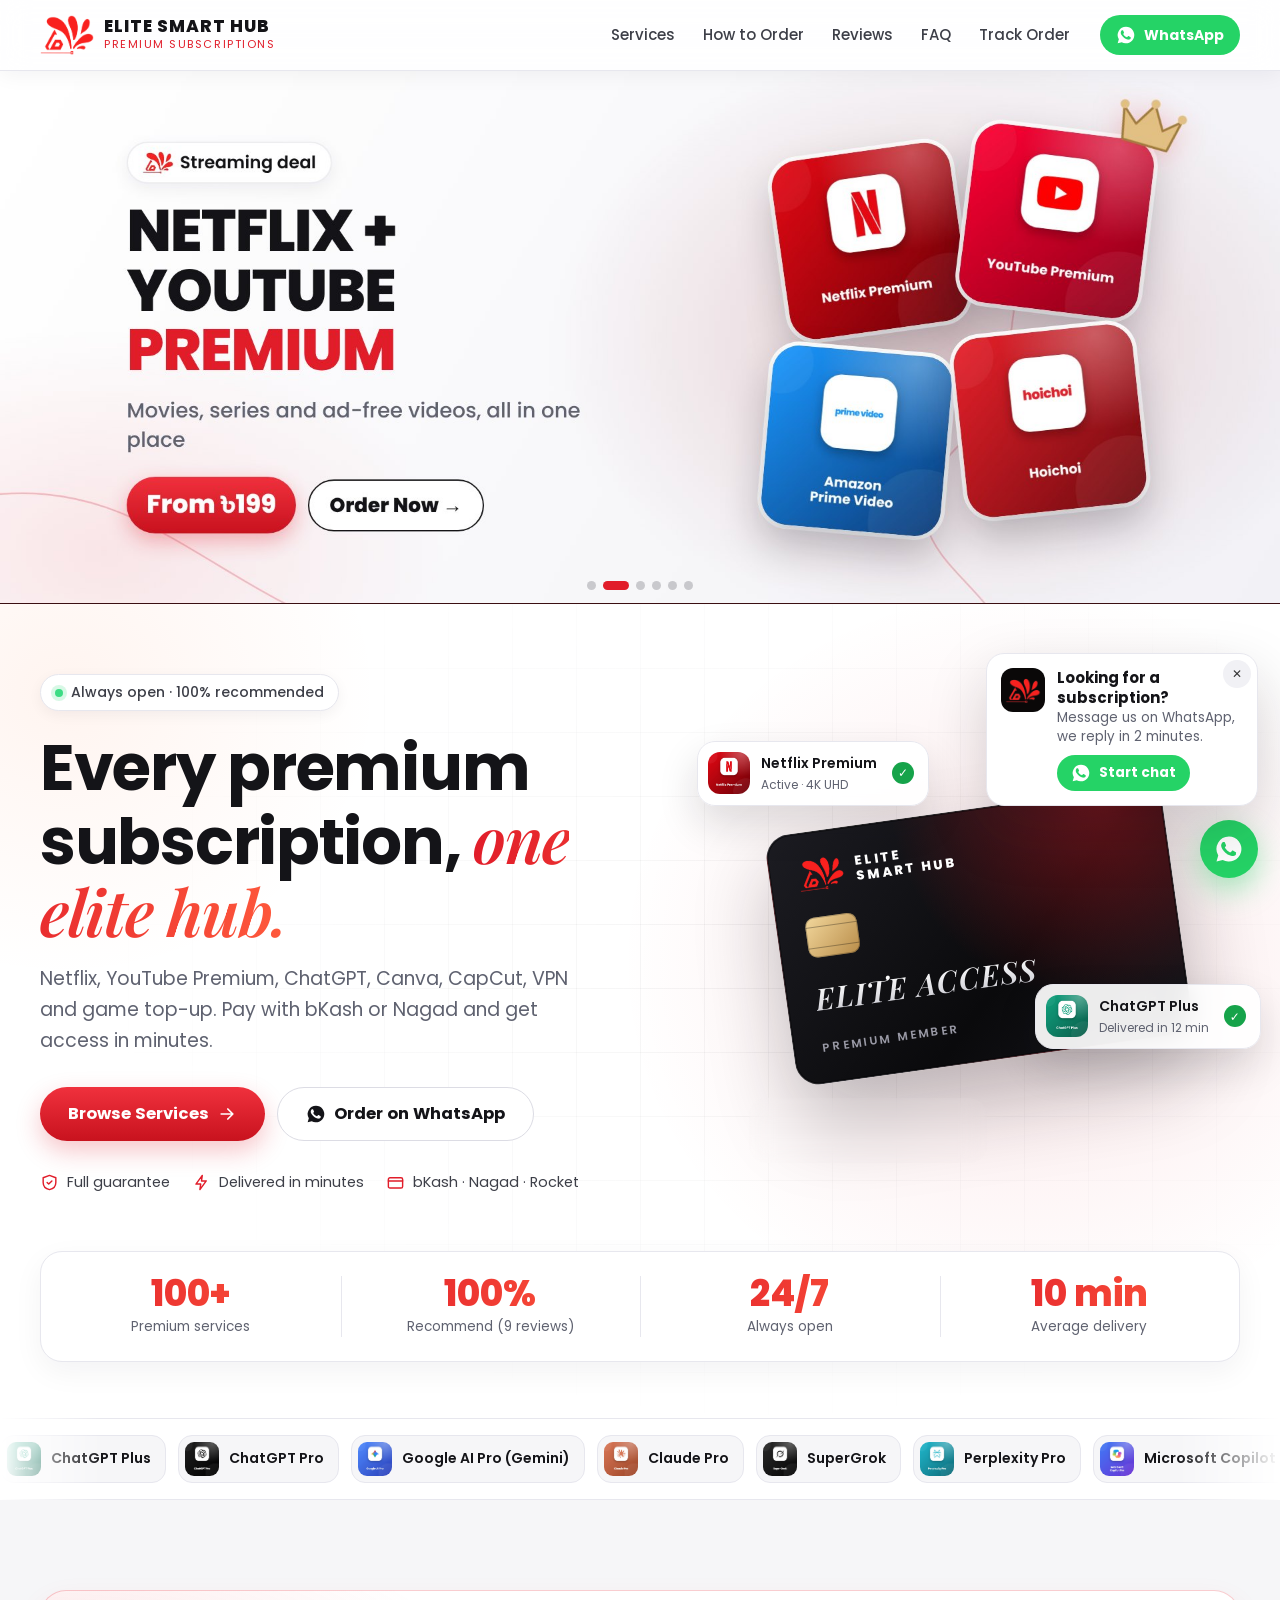
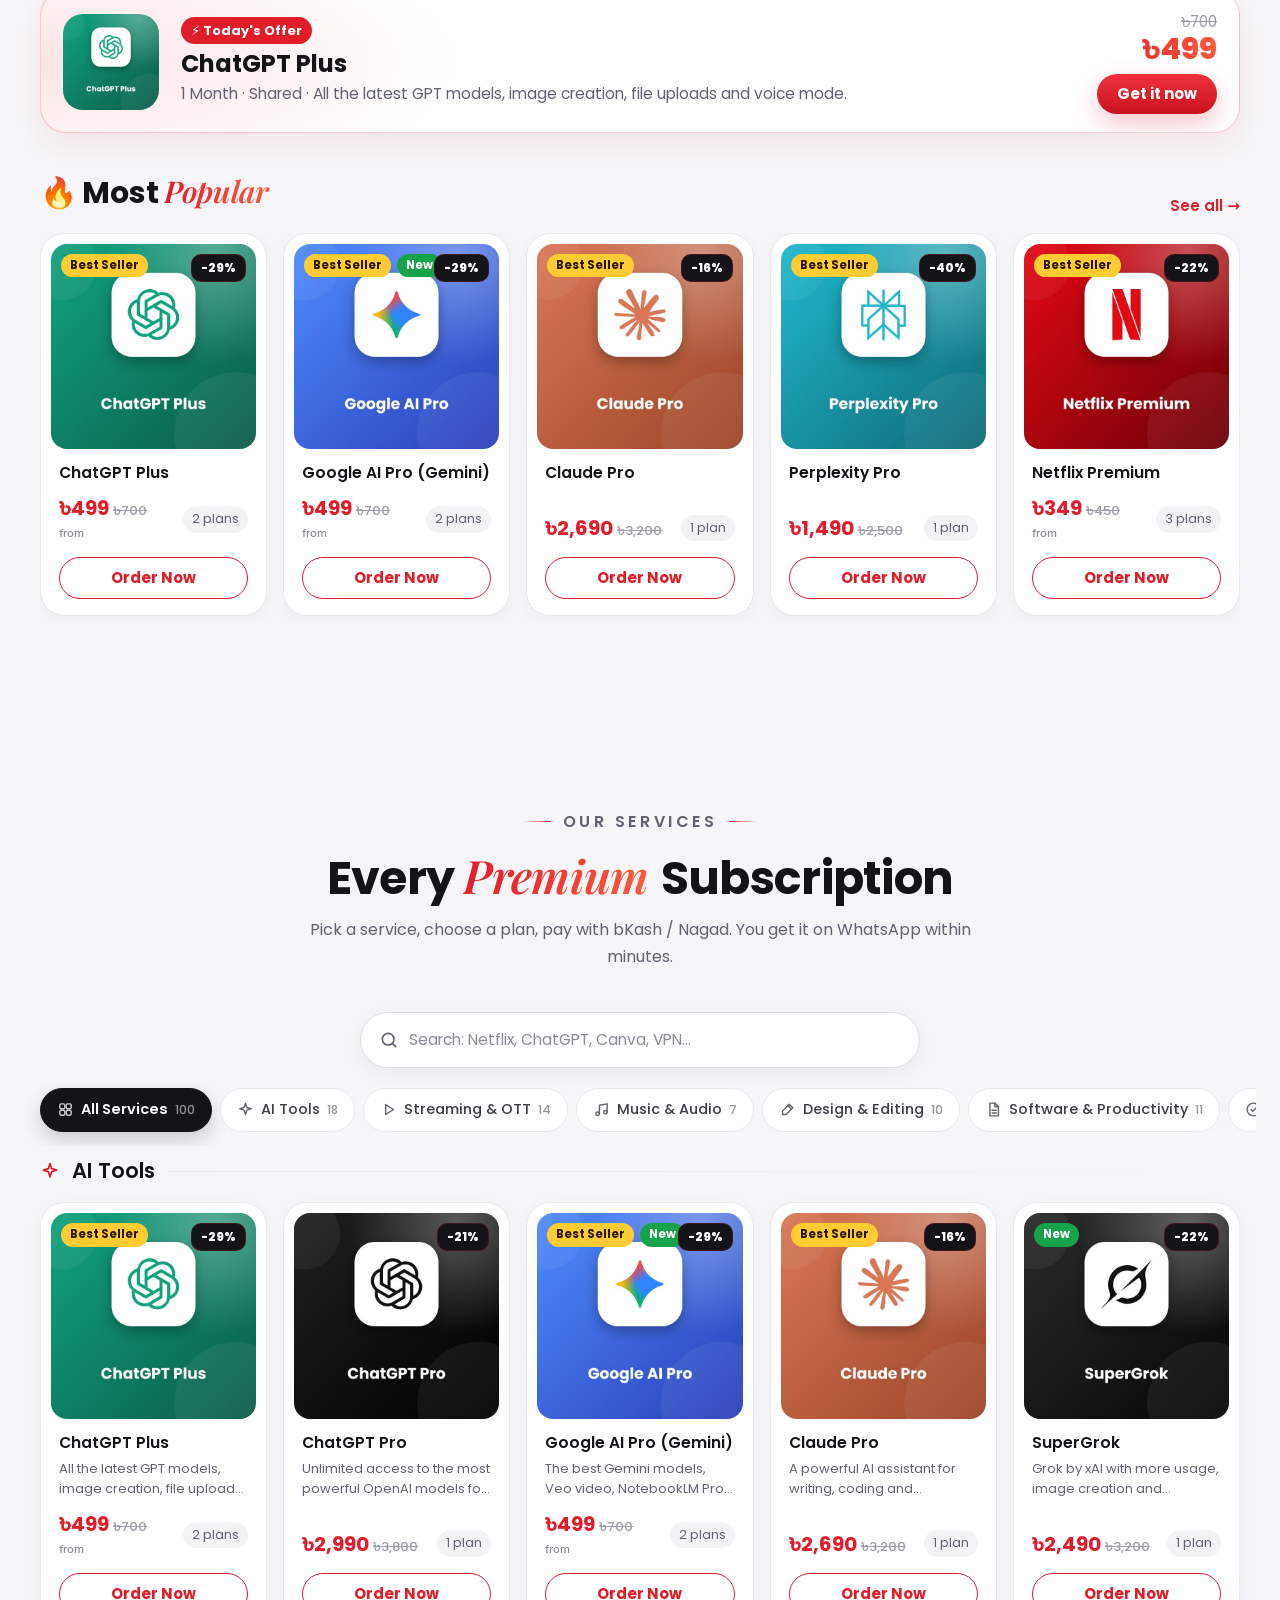
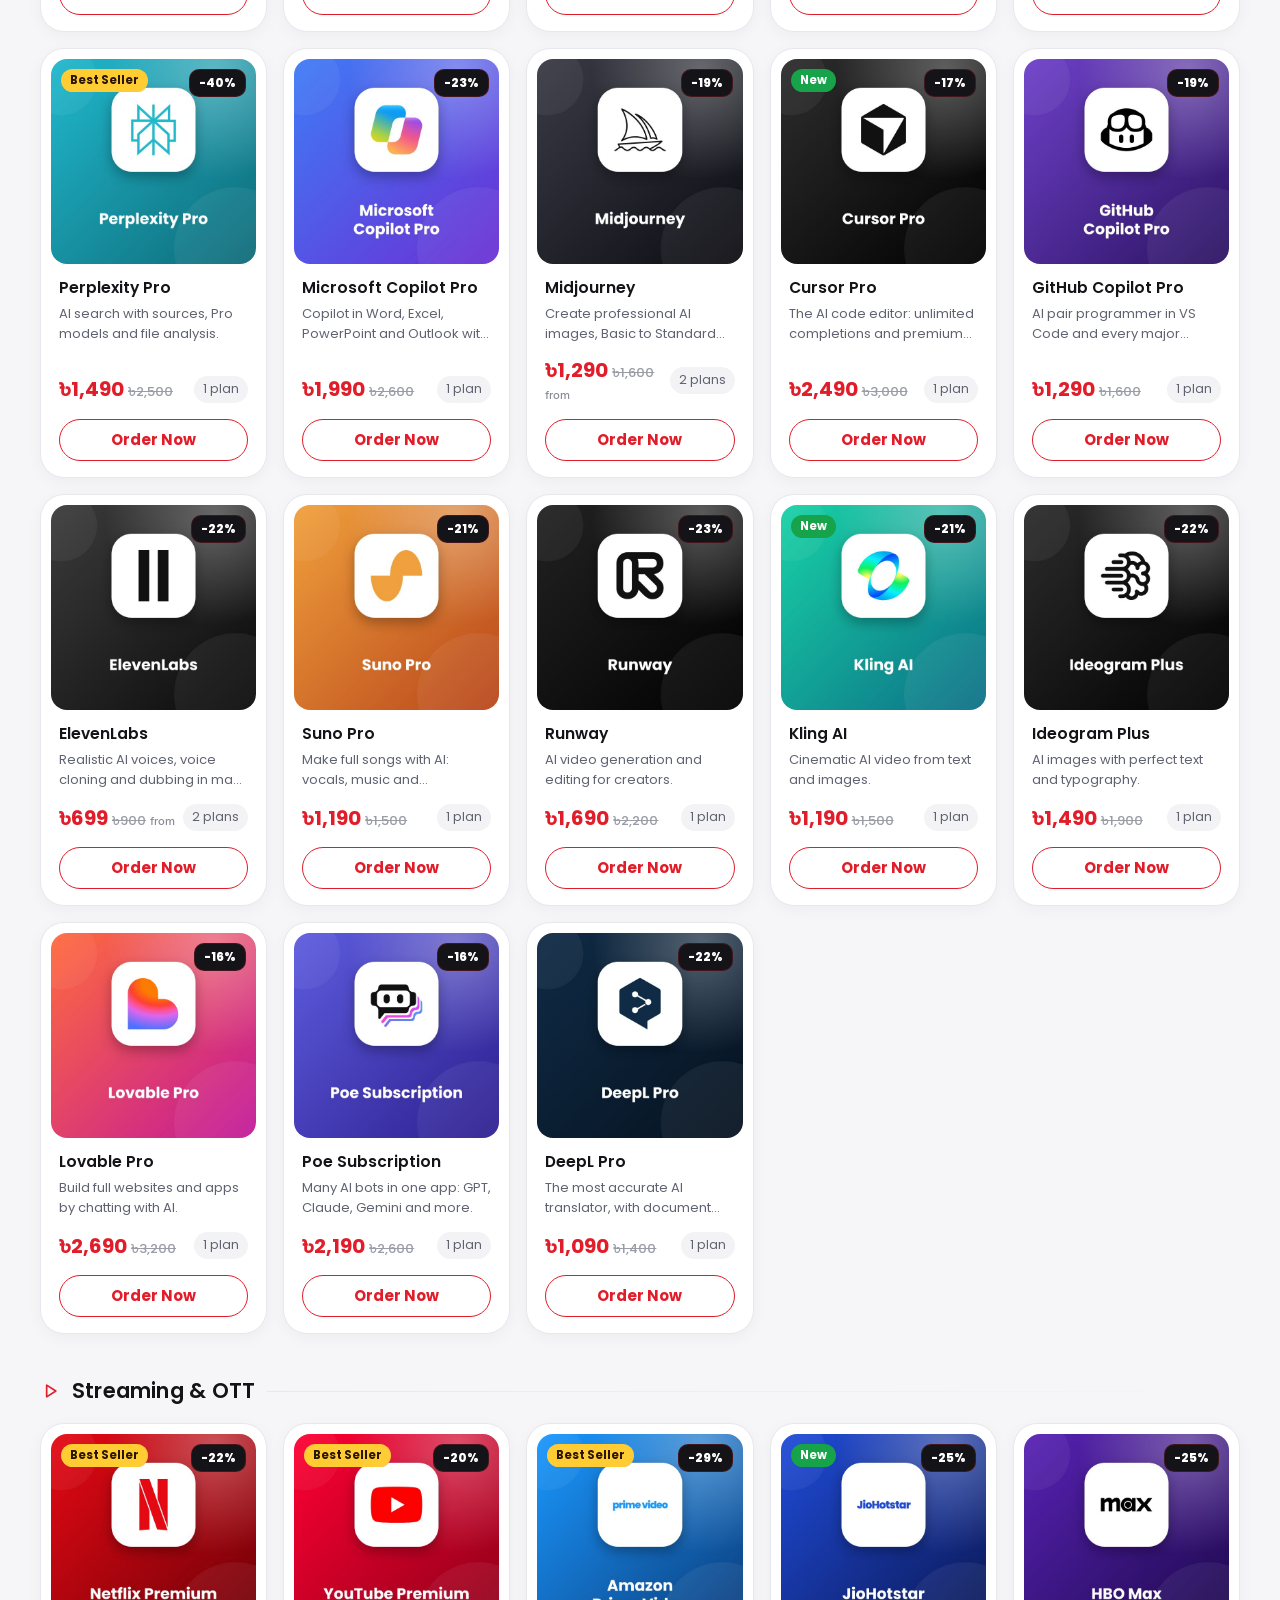
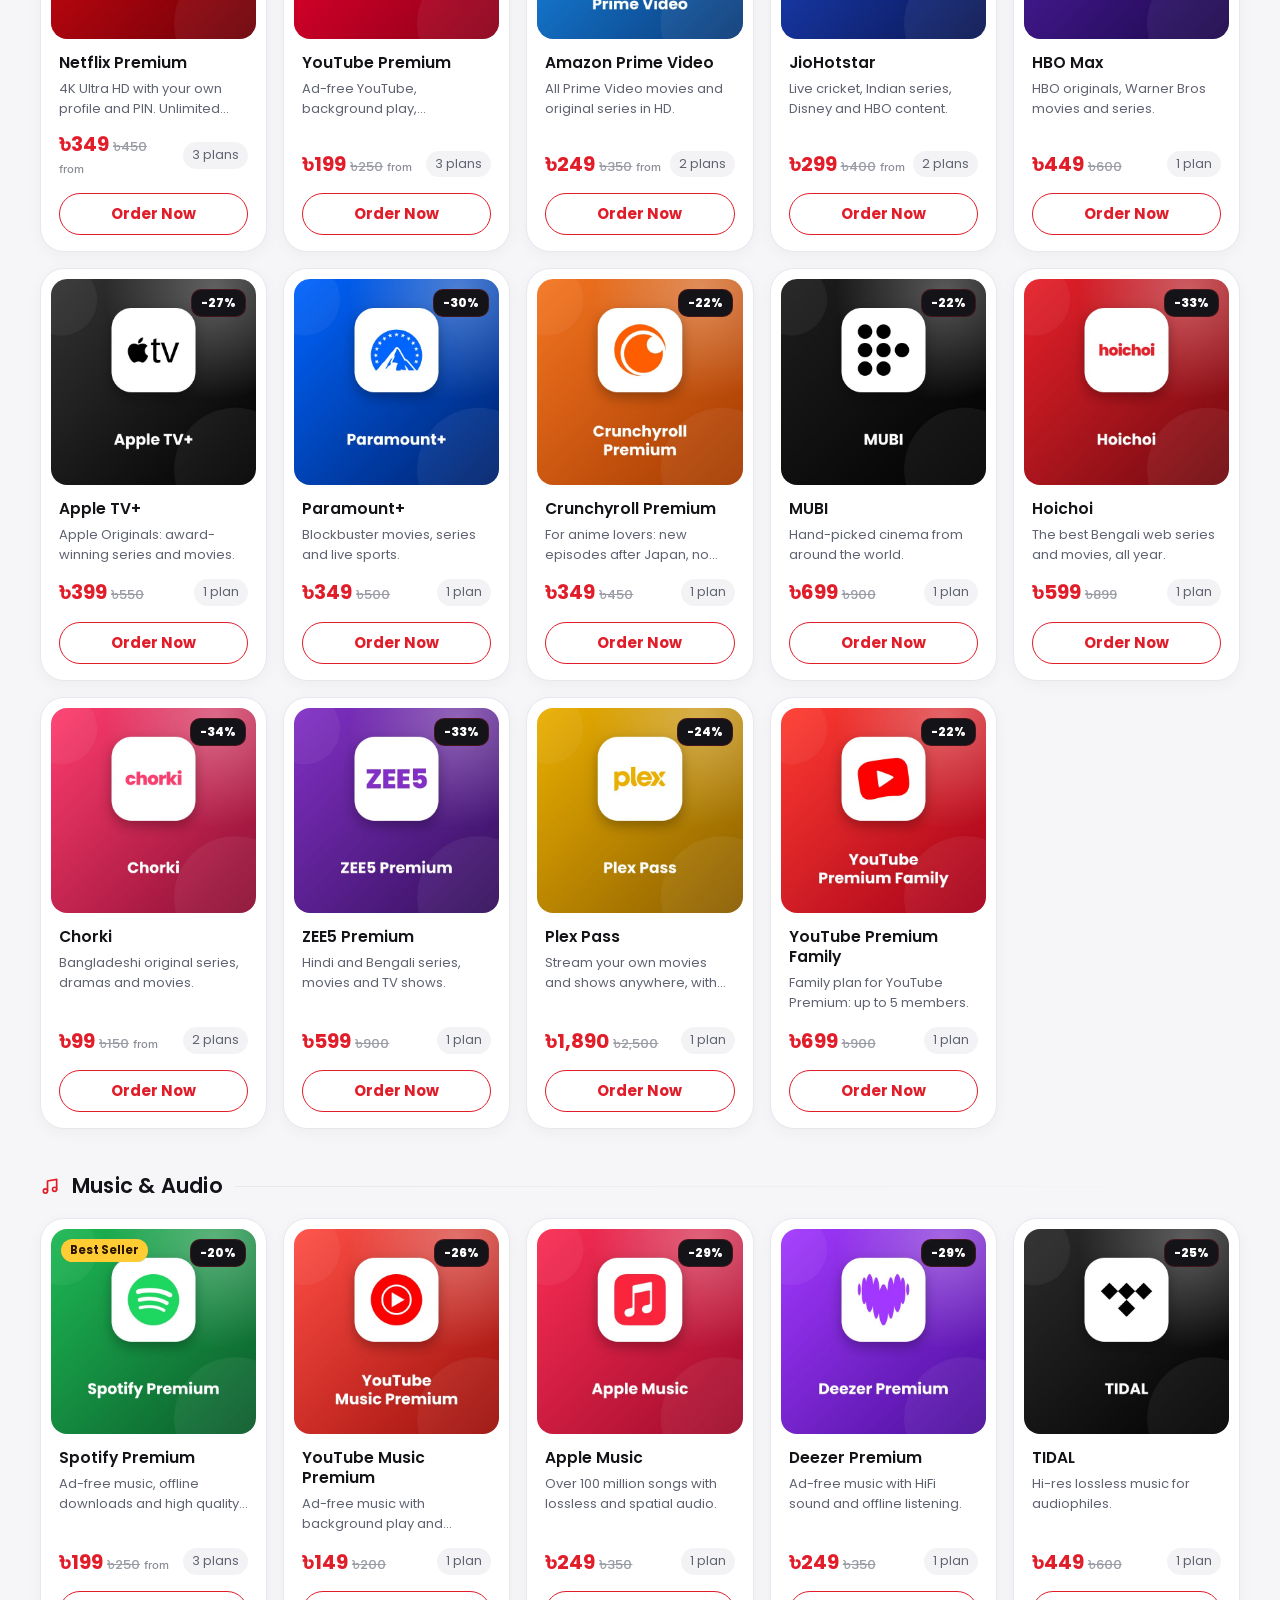
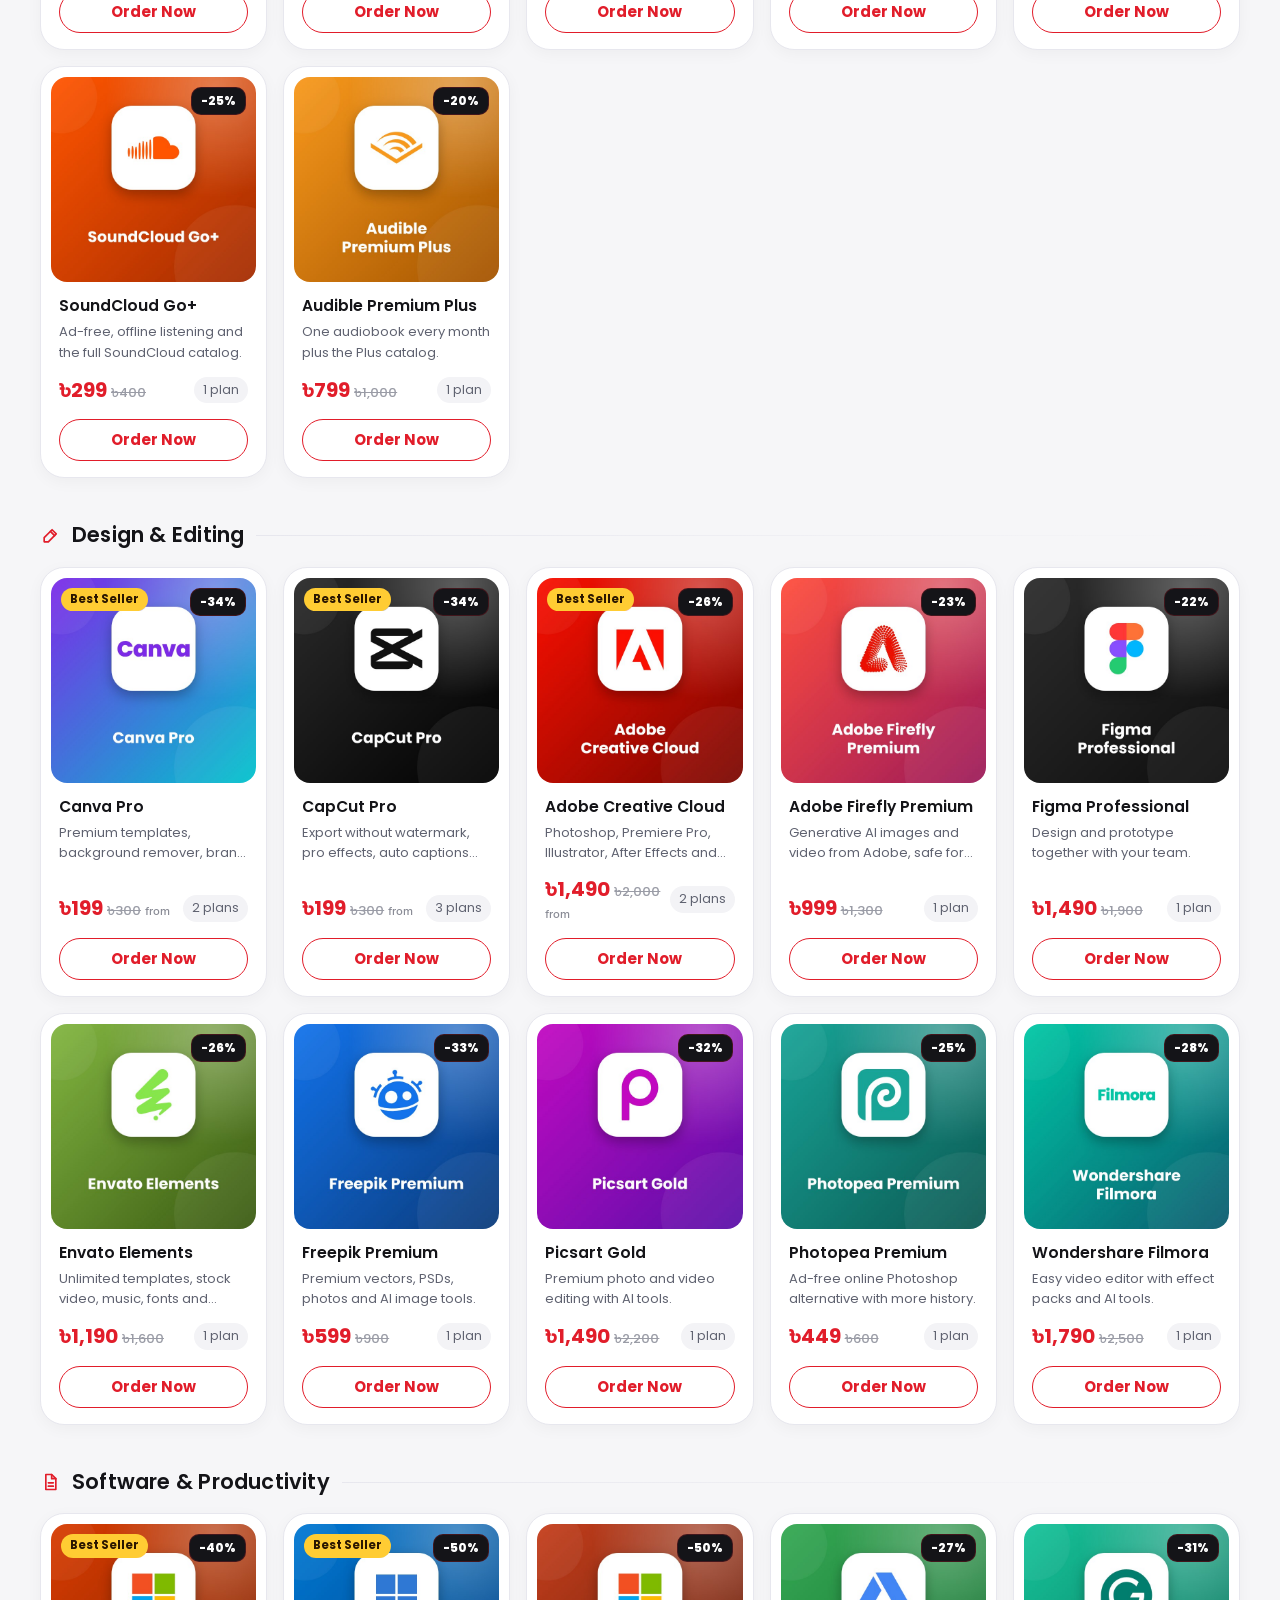
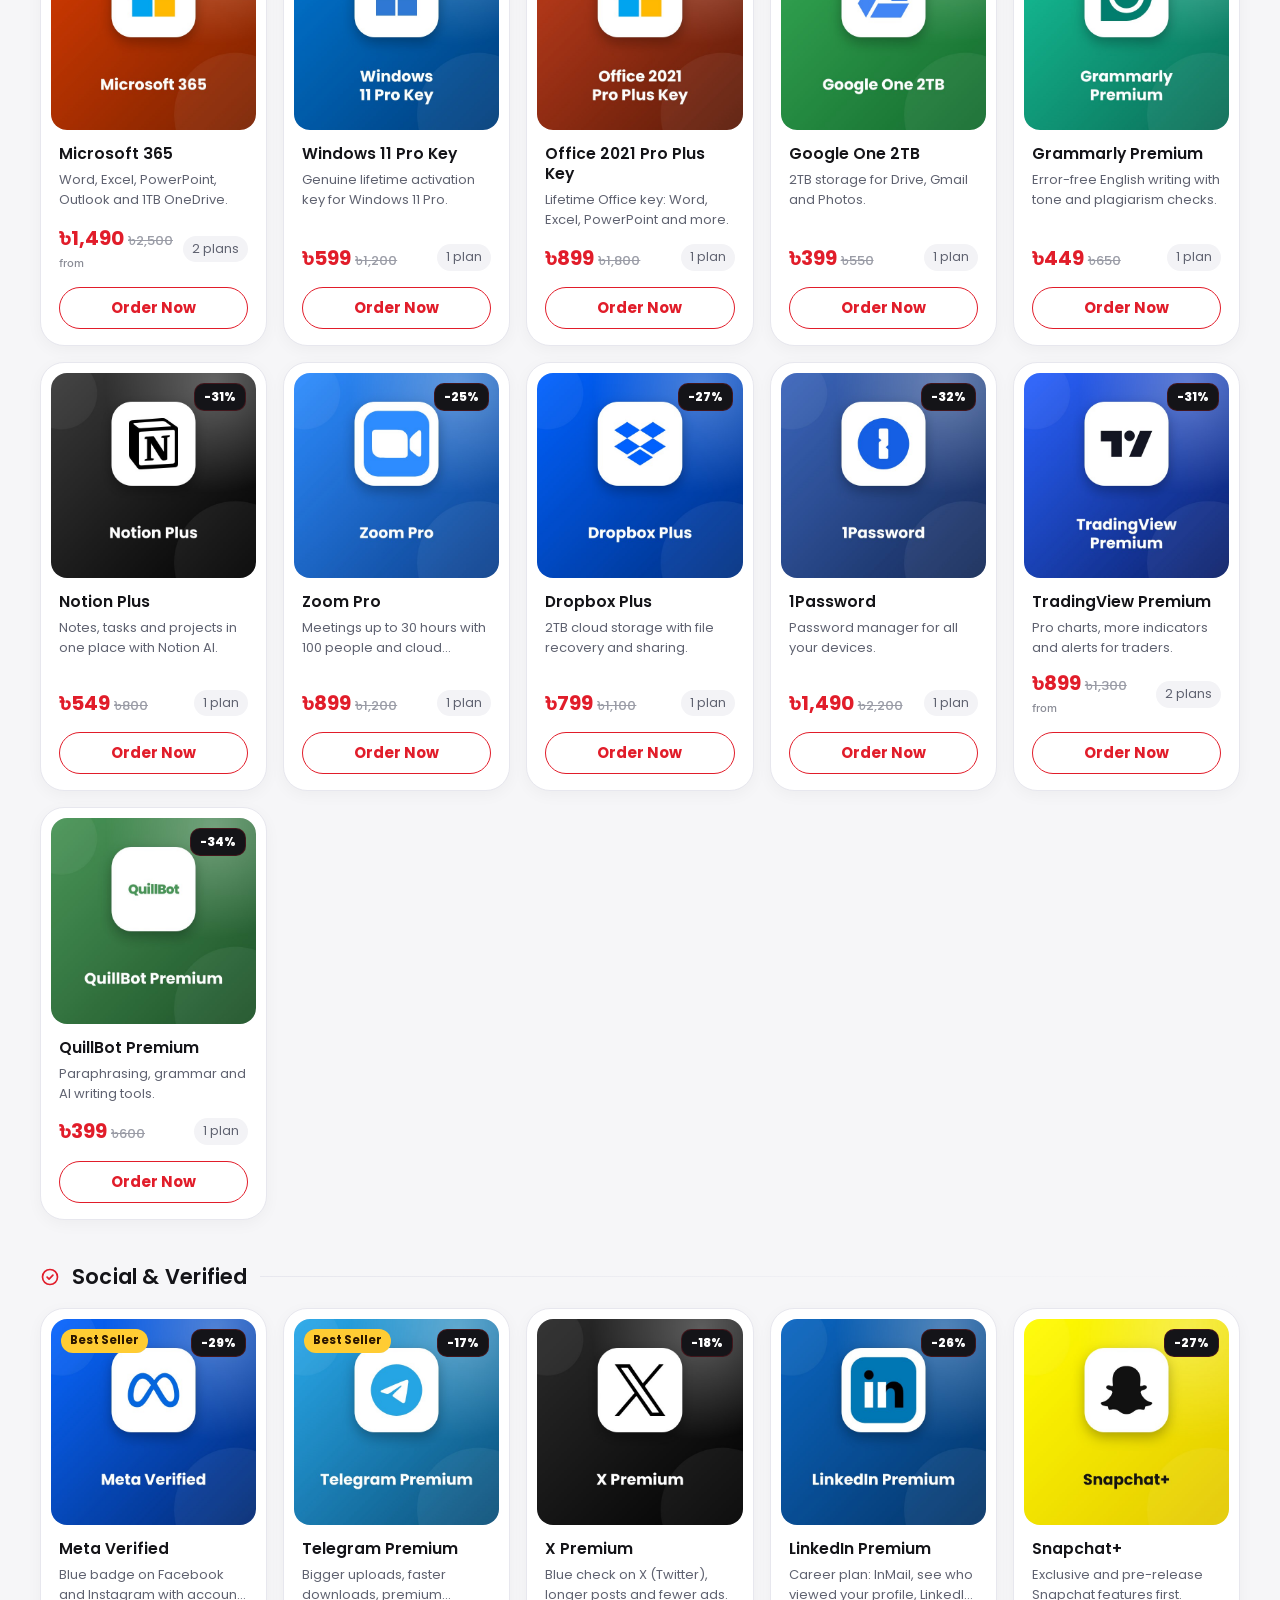
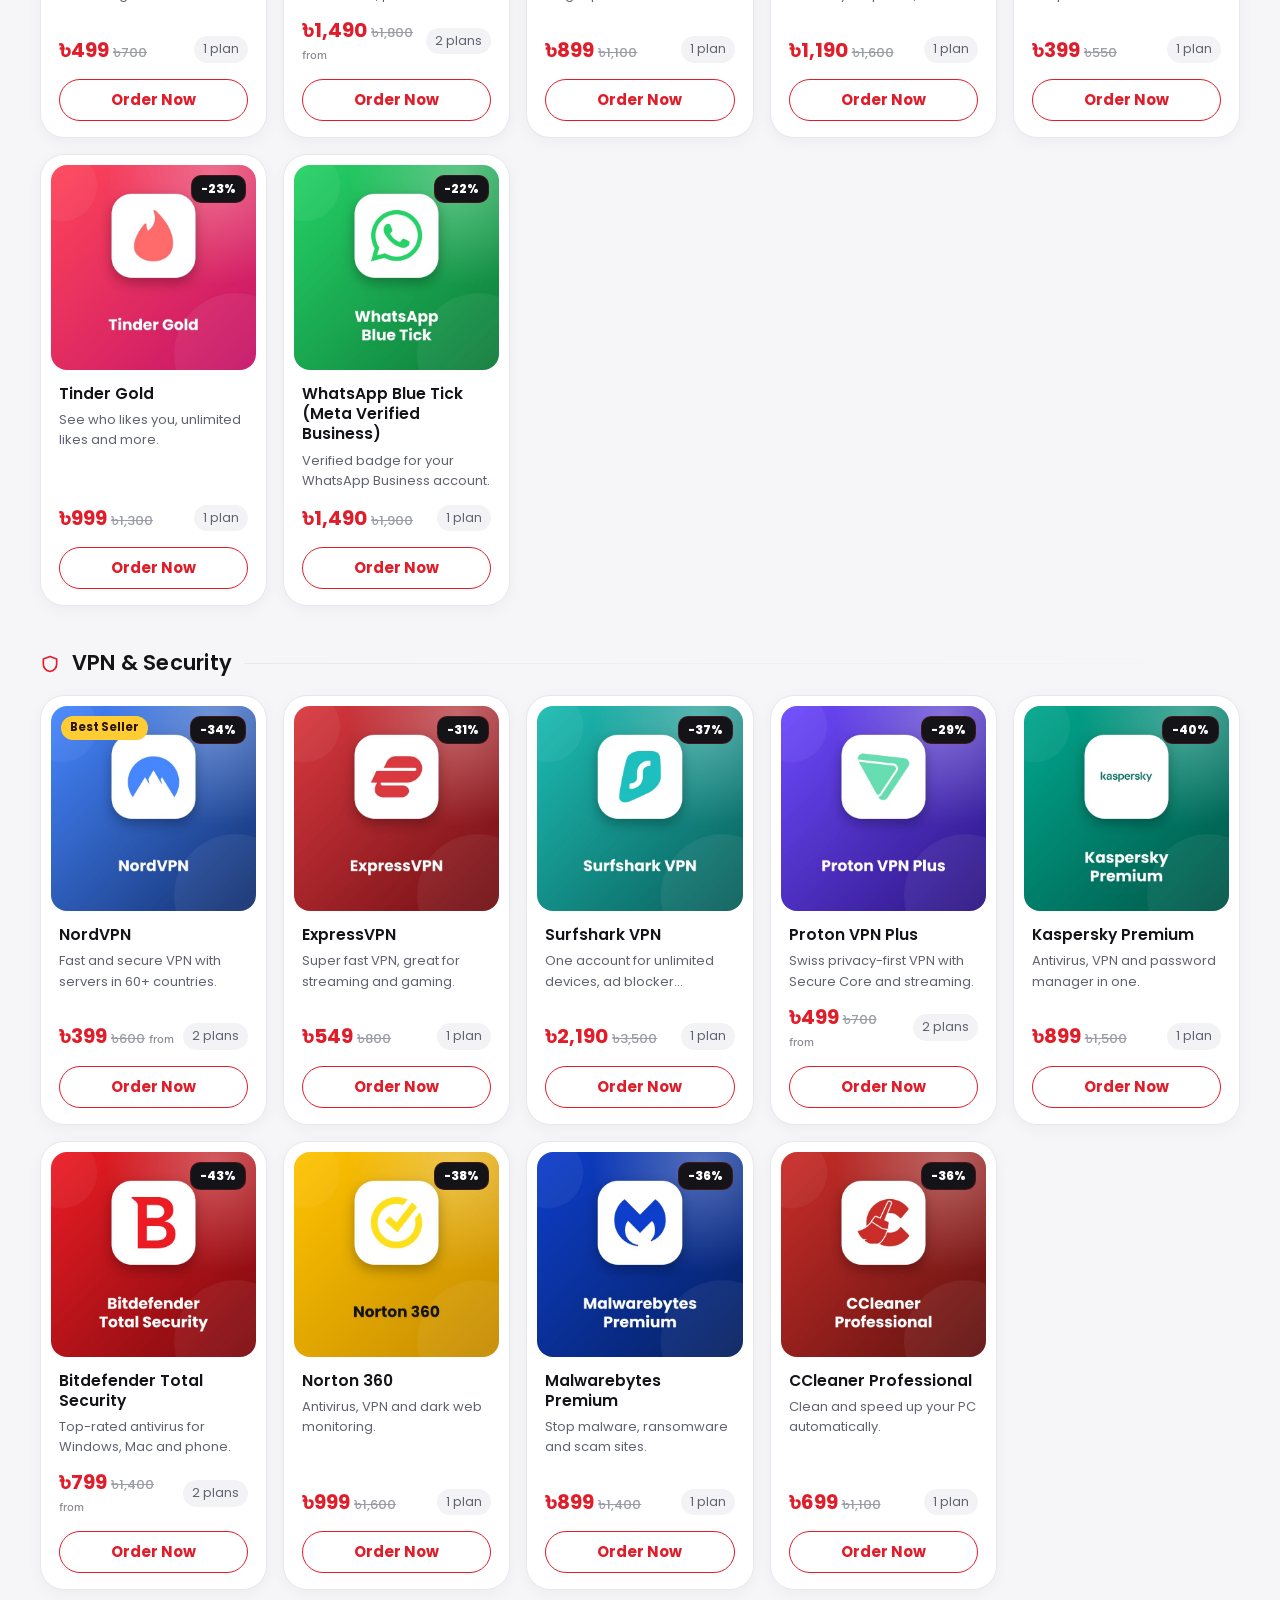
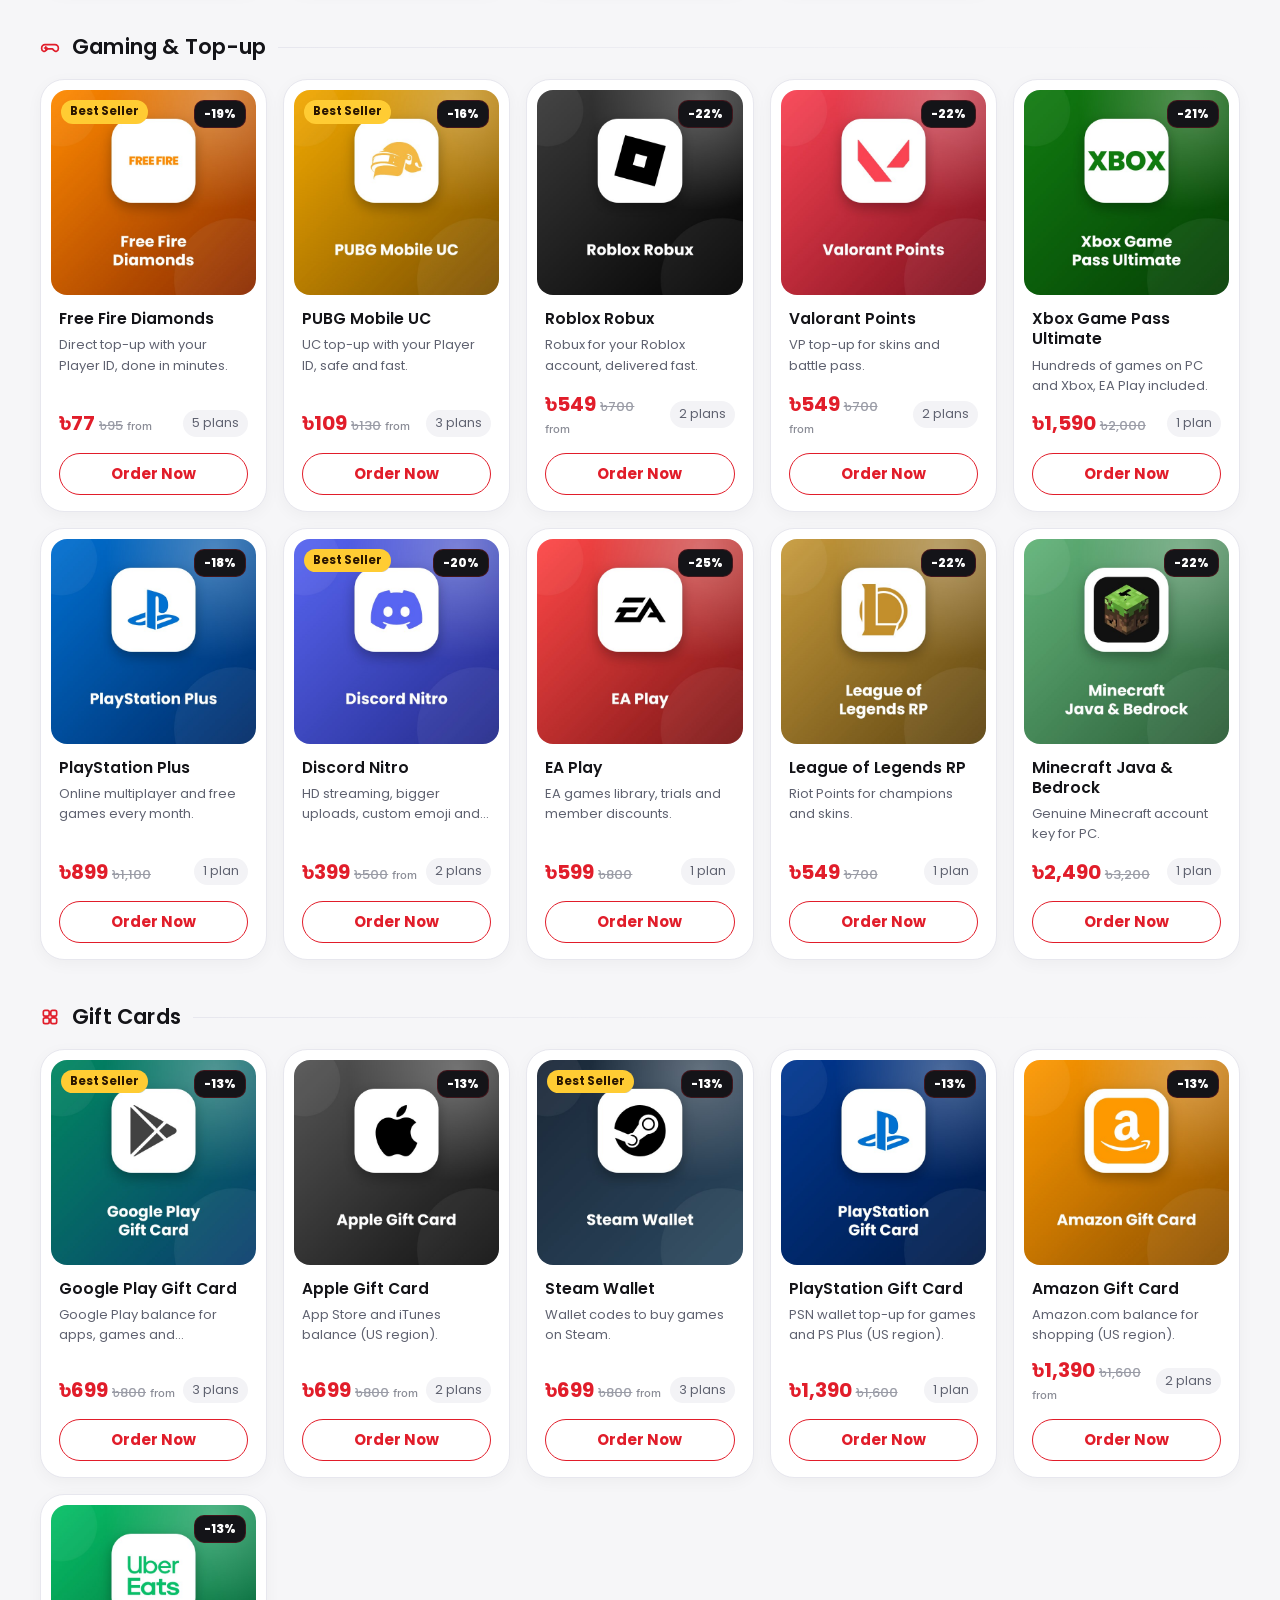
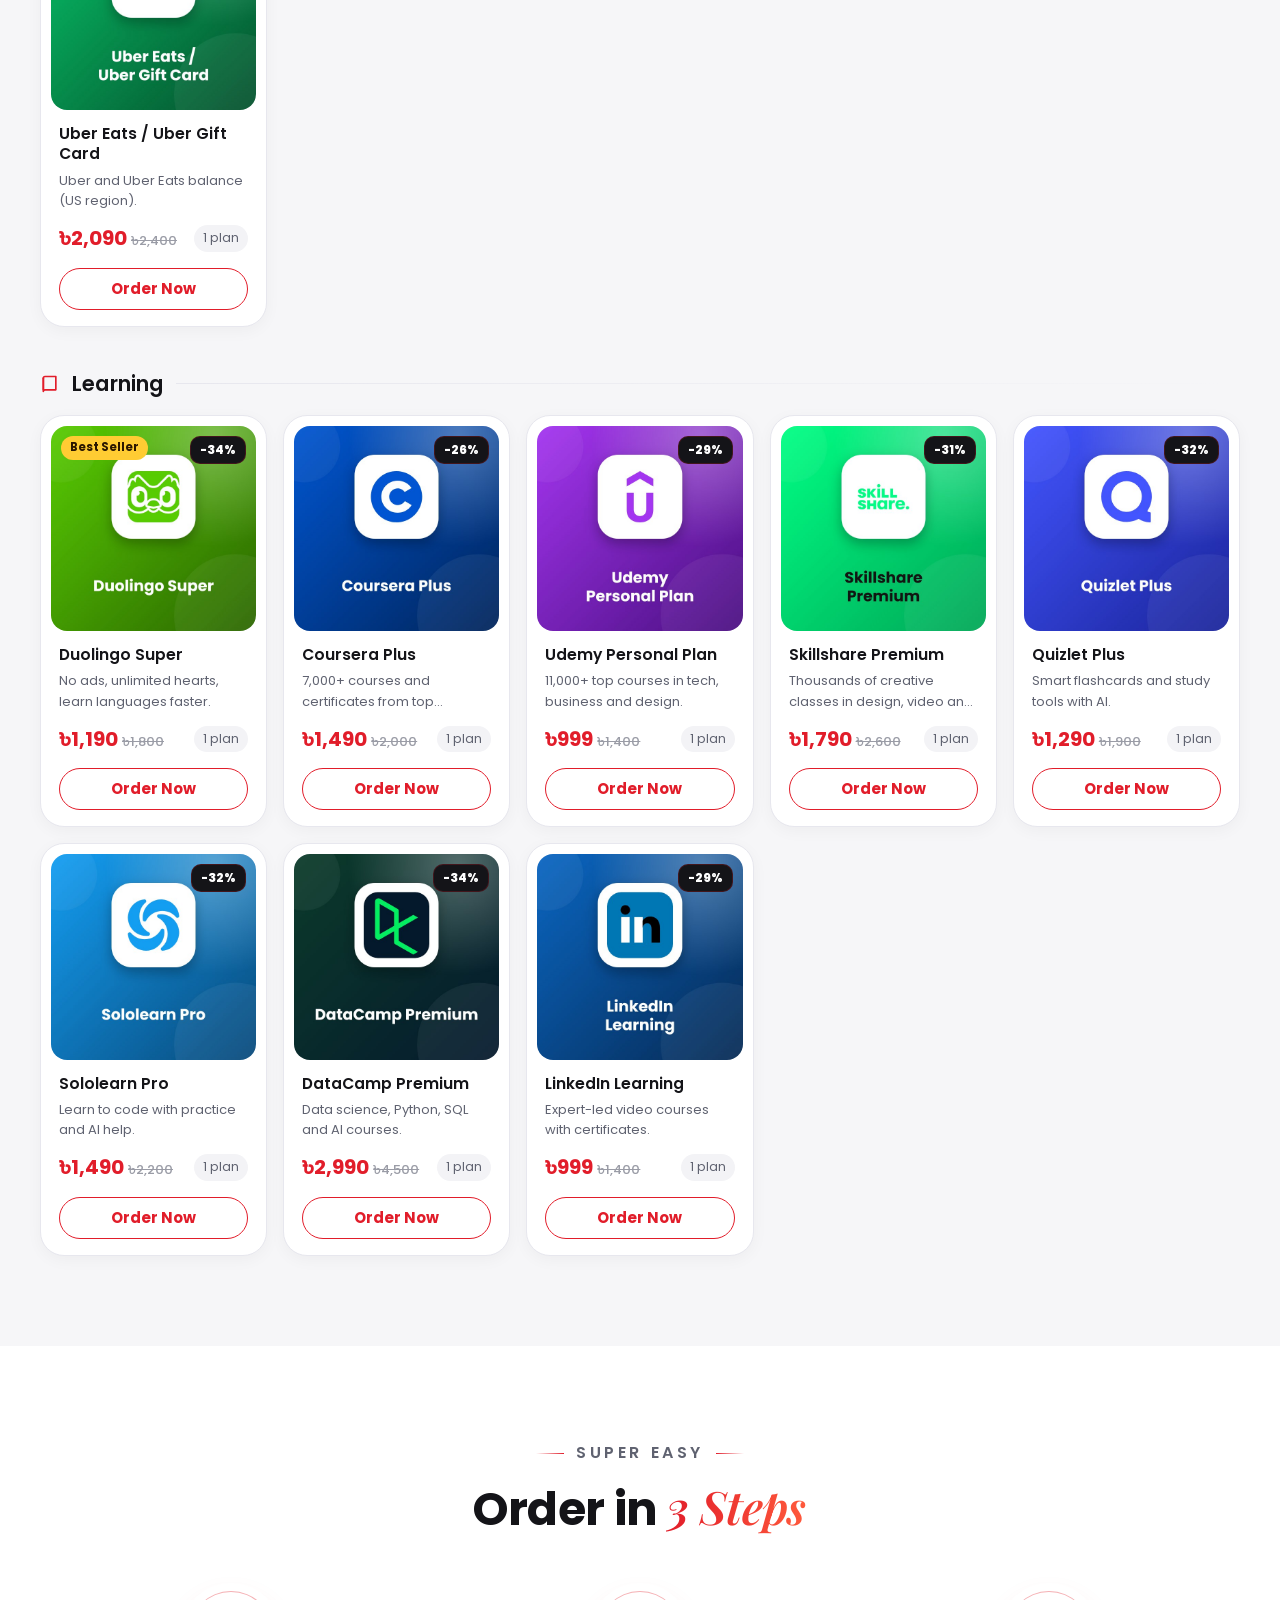
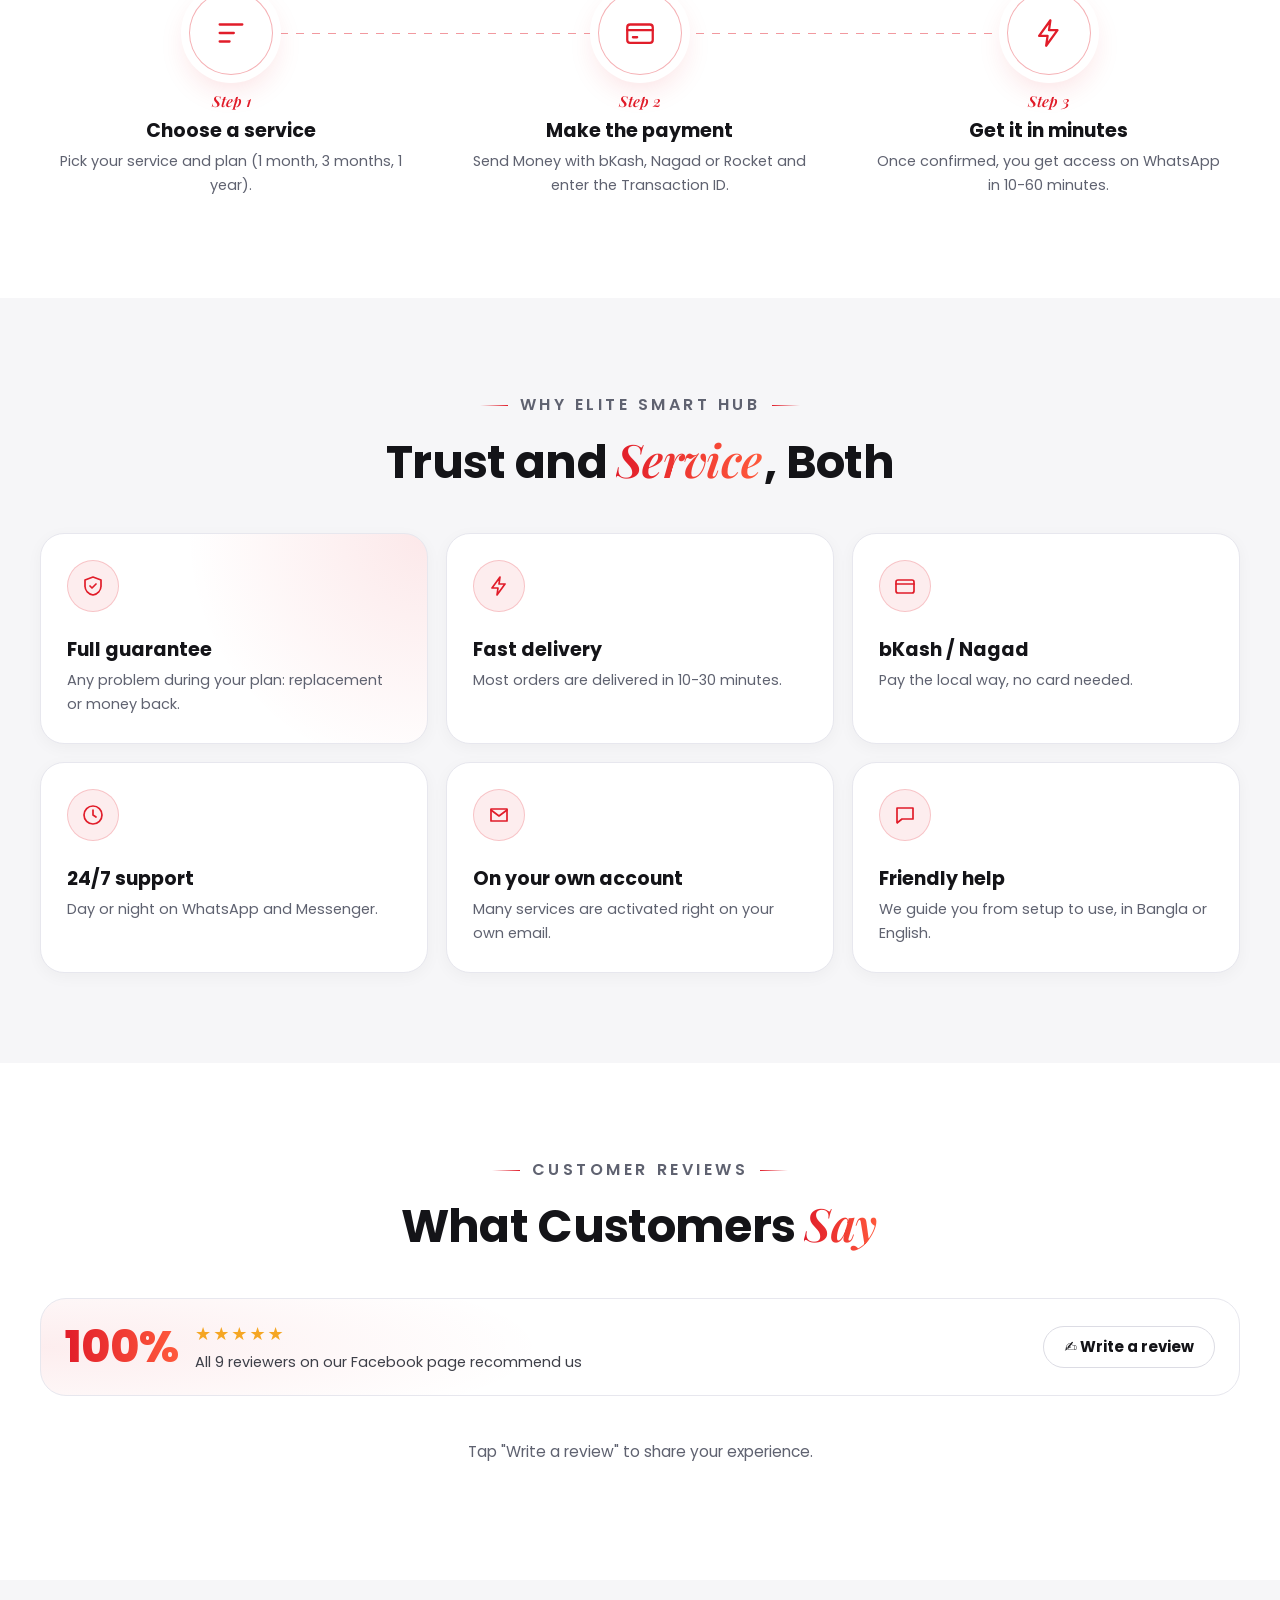
==== index.html @ 91096d70 "Cleaner logo edges on light background" ====
<!doctype html>
<html lang="en">
<head>
<meta charset="utf-8">
<meta name="viewport" content="width=device-width,initial-scale=1,viewport-fit=cover">
<title>Elite Smart Hub | Premium Subscriptions in Bangladesh</title>
<meta name="description" content="Netflix, YouTube Premium, Spotify, ChatGPT Plus, Canva Pro, CapCut Pro, VPN and game top-up in Bangladesh. Pay with bKash / Nagad, get it in minutes. Elite Smart Hub.">
<meta name="theme-color" content="#ffffff">
<link rel="canonical" href="./">
<meta property="og:type" content="website">
<meta property="og:title" content="Elite Smart Hub | Elite Access, Premium Experience">
<meta property="og:description" content="All premium subscriptions in one place. Pay with bKash / Nagad, delivered in minutes.">
<meta property="og:image" content="img/og.jpg">
<link rel="icon" href="favicon.png">
<link rel="apple-touch-icon" href="img/icon-192.png">
<link rel="manifest" href="manifest.json">
<link rel="preconnect" href="https://fonts.googleapis.com"><link rel="preconnect" href="https://fonts.gstatic.com" crossorigin>
<link href="https://fonts.googleapis.com/css2?family=Hind+Siliguri:wght@400;500;600;700&family=Lilita+One&family=Playfair+Display:ital,wght@1,600;1,700&family=Poppins:wght@400;500;600;700;800&display=swap" rel="stylesheet">
<link rel="stylesheet" href="assets/site.css?v=3.1">
<script type="application/ld+json">{"@context":"https://schema.org","@type":"Store","name":"Elite Smart Hub","image":"img/icon-512.png","email":"elitesmarthub@gmail.com","address":{"@type":"PostalAddress","addressLocality":"Dhaka","addressCountry":"BD"},"openingHours":"Mo-Su 00:00-23:59","priceRange":"৳৳"}</script>
</head>
<body>
<a class="skip" href="#services">Skip to services</a>

<header class="hd" id="top">
 <div class="wrap hd-in">
  <a class="logo" href="#top" aria-label="Elite Smart Hub"><img src="img/logo-mark.webp" alt="" width="54" height="39"><span><b>ELITE SMART HUB</b><small>Premium Subscriptions</small></span></a>
  <nav class="nav" aria-label="Menu"><a href="#services">Services</a><a href="#how">How to Order</a><a href="#reviews">Reviews</a><a href="#faq">FAQ</a><a href="#track">Track Order</a></nav>
  <button class="hd-search" type="button" aria-label="Search" onclick="focusSearch()"><svg viewBox="0 0 24 24"><circle cx="11" cy="11" r="7"/><path d="M20 20l-4-4"/></svg></button>
  <a class="btn wa hd-wa" data-wa="Hello Elite Smart Hub, I want to buy a subscription." target="_blank" rel="noopener"><svg viewBox="0 0 24 24" class="f"><use href="#i-wa"/></svg><span>WhatsApp</span></a>
 </div>
</header>

<main>
<section class="slider" id="slider" aria-roledescription="carousel" aria-label="Offers">
 <div class="wrap sl-wrap"><div class="sl-track" id="slTrack"><a class="sl" href="#services"><img src="img/slide-1.jpg" alt="Elite Access Premium Experience" width="1920" height="800" fetchpriority="high"></a></div>
  <button class="sl-btn prev" type="button" aria-label="Previous banner" onclick="slGo(-1)"><svg viewBox="0 0 24 24"><path d="M15 6l-6 6 6 6"/></svg></button><button class="sl-btn next" type="button" aria-label="Next banner" onclick="slGo(1)"><svg viewBox="0 0 24 24"><path d="M9 6l6 6-6 6"/></svg></button>
  <div class="sl-dots" id="slDots"></div></div>
</section>
<section class="hero">
 <div class="wrap hero-in">
  <div class="hero-txt">
   <p class="eyebrow"><span class="dot"></span> Always open · 100% recommended</p>
   <h1 class="h1b">Every premium subscription, <em>one elite hub.</em></h1>
   <p class="lead">Netflix, YouTube Premium, ChatGPT, Canva, CapCut, VPN and game top-up. Pay with bKash or Nagad and get access in minutes.</p>
   <div class="hero-cta"><a class="btn gold lg" href="#services">Browse Services <svg viewBox="0 0 24 24"><path d="M5 12h14M13 6l6 6-6 6"/></svg></a><a class="btn ghost lg" data-wa="Hello Elite Smart Hub, I want to buy a subscription." target="_blank" rel="noopener"><svg viewBox="0 0 24 24" class="f"><use href="#i-wa"/></svg> Order on WhatsApp</a></div>
   <ul class="h-trust"><li><svg viewBox="0 0 24 24"><path d="M12 3l8 3v6c0 4.5-3.4 8-8 9-4.6-1-8-4.5-8-9V6z"/><path d="M9 12l2 2 4-4"/></svg>Full guarantee</li><li><svg viewBox="0 0 24 24"><path d="M13 3L5 14h6l-1 7 8-11h-6z"/></svg>Delivered in minutes</li><li><svg viewBox="0 0 24 24"><rect x="3" y="6" width="18" height="13" rx="2"/><path d="M3 10h18"/></svg>bKash · Nagad · Rocket</li></ul>
  </div>
  <div class="hero-art" aria-hidden="true">
   <div class="ecard"><div class="ec-top"><img src="img/logo-mark.webp" alt="" width="54" height="39"><span>ELITE<br>SMART HUB</span></div><div class="ec-chip"></div><div class="ec-name">ELITE ACCESS</div><div class="ec-bot"><span>PREMIUM MEMBER</span><span>24/7</span></div></div>
   <div class="hchip c1"><img src="img/p/netflix.jpg" alt=""><span><b>Netflix Premium</b><small>Active · 4K UHD</small></span><i>✓</i></div>
   <div class="hchip c2"><img src="img/p/chatgpt.jpg" alt=""><span><b>ChatGPT Plus</b><small>Delivered in 12 min</small></span><i>✓</i></div>
   <div class="hchip c3"><img src="img/p/spotify.jpg" alt=""><span><b>Spotify Premium</b><small>On your own email</small></span><i>✓</i></div>
  </div>
 </div>
 <div class="wrap"><ul class="stats"><li><b id="stN">45+</b><span>Premium services</span></li><li><b>100%</b><span>Recommend (9 reviews)</span></li><li><b>24/7</b><span>Always open</span></li><li><b>10 min</b><span>Average delivery</span></li></ul></div>
 <div class="marq" aria-hidden="true"><div class="marq-t" id="marq"></div></div>
</section>

<section class="sec pop-sec" id="popular">
 <div class="wrap">
  <div class="deal" id="deal" hidden></div>
  <div class="row-h"><h2>🔥 Most <em>Popular</em></h2><a href="#services">See all →</a></div>
  <div class="hrow" id="popRow"></div>
 </div>
</section>

<section class="sec" id="services">
 <div class="wrap">
  <div class="sec-h"><p class="kick">Our Services</p><h2>Every <em>Premium</em> Subscription</h2><p>Pick a service, choose a plan, pay with bKash / Nagad. You get it on WhatsApp within minutes.</p></div>
  <div class="tools">
   <label class="search"><svg viewBox="0 0 24 24"><circle cx="11" cy="11" r="7"/><path d="M20 20l-4-4"/></svg><input id="q" type="search" placeholder="Search: Netflix, ChatGPT, Canva, VPN…" autocomplete="off"></label>
  </div>
  <div class="tabs" id="tabs" role="tablist"></div>
  <div id="grid"></div>
  <p class="empty" id="empty" hidden>Nothing found. <a data-wa="Hello, I am looking for this service:" target="_blank" rel="noopener">Ask us on WhatsApp</a> and we will arrange it.</p>
 </div>
</section>

<section class="sec alt" id="how">
 <div class="wrap">
  <div class="sec-h"><p class="kick">Super Easy</p><h2>Order in <em>3 Steps</em></h2></div>
  <ol class="steps">
   <li><i>1</i><svg viewBox="0 0 24 24"><path d="M4 6h16M4 12h10M4 18h7"/></svg><h3>Choose a service</h3><p>Pick your service and plan (1 month, 3 months, 1 year).</p></li>
   <li><i>2</i><svg viewBox="0 0 24 24"><rect x="3" y="6" width="18" height="13" rx="2"/><path d="M3 10h18M7 15h3"/></svg><h3>Make the payment</h3><p>Send Money with bKash, Nagad or Rocket and enter the Transaction ID.</p></li>
   <li><i>3</i><svg viewBox="0 0 24 24"><path d="M13 3L5 14h6l-1 7 8-11h-6z"/></svg><h3>Get it in minutes</h3><p>Once confirmed, you get access on WhatsApp in 10-60 minutes.</p></li>
  </ol>
 </div>
</section>

<section class="sec" id="why">
 <div class="wrap">
  <div class="sec-h"><p class="kick">Why Elite Smart Hub</p><h2>Trust and <em>Service</em>, Both</h2></div>
  <div class="why">
   <div><svg viewBox="0 0 24 24"><path d="M12 3l8 3v6c0 4.5-3.4 8-8 9-4.6-1-8-4.5-8-9V6z"/><path d="M9 12l2 2 4-4"/></svg><h3>Full guarantee</h3><p>Any problem during your plan: replacement or money back.</p></div>
   <div><svg viewBox="0 0 24 24"><path d="M13 3L5 14h6l-1 7 8-11h-6z"/></svg><h3>Fast delivery</h3><p>Most orders are delivered in 10-30 minutes.</p></div>
   <div><svg viewBox="0 0 24 24"><rect x="3" y="6" width="18" height="13" rx="2"/><path d="M3 10h18"/></svg><h3>bKash / Nagad</h3><p>Pay the local way, no card needed.</p></div>
   <div><svg viewBox="0 0 24 24"><circle cx="12" cy="12" r="9"/><path d="M12 7v5l3 2"/></svg><h3>24/7 support</h3><p>Day or night on WhatsApp and Messenger.</p></div>
   <div><svg viewBox="0 0 24 24"><path d="M4 6h16v12H4z"/><path d="M4 7l8 6 8-6"/></svg><h3>On your own account</h3><p>Many services are activated right on your own email.</p></div>
   <div><svg viewBox="0 0 24 24"><path d="M4 5h16v11H9l-5 4z"/></svg><h3>Friendly help</h3><p>We guide you from setup to use, in Bangla or English.</p></div>
  </div>
 </div>
</section>

<section class="sec alt" id="reviews">
 <div class="wrap">
  <div class="sec-h"><p class="kick">Customer Reviews</p><h2>What Customers <em>Say</em></h2></div>
  <div class="rv-top">
   <div class="rv-score"><b>100%</b><div><span class="stars">★★★★★</span><p>All 9 reviewers on our Facebook page recommend us</p><a class="fb-link" id="fbLink" target="_blank" rel="noopener" hidden>See reviews on Facebook →</a></div></div>
   <button class="btn ghost" type="button" onclick="openReview()">✍ Write a review</button>
  </div>
  <div class="rv-list" id="rvList"></div>
 </div>
</section>

<section class="sec" id="faq">
 <div class="wrap narrow">
  <div class="sec-h"><p class="kick">FAQ</p><h2>Common <em>Questions</em></h2></div>
  <div class="faq">
   <details open><summary>How soon will I get it after ordering?</summary><p>After your payment is verified we usually send access on WhatsApp in 10-30 minutes, at most within 1-2 hours. Game top-ups take 5-15 minutes.</p></details>
   <details><summary>How do I pay?</summary><p>Send Money to our bKash, Nagad or Rocket number and write the Transaction ID in the order form. You can also chat with us on WhatsApp first and pay after.</p></details>
   <details><summary>What if something goes wrong during my plan?</summary><p>You get full support for the whole plan. If there is a problem we fix it or give a replacement. If it cannot be fixed, we refund the remaining days.</p></details>
   <details><summary>Is it on my own email or a shared account?</summary><p>Each plan says it in its name. YouTube Premium, Spotify, Canva, ChatGPT Personal and others are usually activated on your own email. Some plans are on a shared account, where you get your own profile.</p></details>
   <details><summary>Can I get a service that is not listed?</summary><p>Yes, we sell almost every kind of subscription. If it is not listed, just ask us on WhatsApp or Messenger.</p></details>
  </div>
 </div>
</section>

<section class="sec alt" id="track">
 <div class="wrap narrow">
  <div class="sec-h"><p class="kick">Track Order</p><h2>Where Is My <em>Order</em>?</h2></div>
  <form class="track" id="trackForm"><input name="no" placeholder="Order number (e.g. ESH-A1B2C3)" required><input name="phone" inputmode="numeric" placeholder="Mobile number" required><button class="btn red">Track</button></form>
  <div class="track-res" id="trackRes" hidden></div>
 </div>
</section>

<section class="sec" id="contact">
 <div class="wrap">
  <div class="contact">
   <div><p class="kick">Contact</p><h2>Message Us <em>Anytime</em></h2><p class="mu">Orders, questions or help: we are here 24 hours a day.</p></div>
   <div class="c-list">
    <a data-wa="Hello Elite Smart Hub" target="_blank" rel="noopener"><svg viewBox="0 0 24 24" class="f"><use href="#i-wa"/></svg><span><b>WhatsApp</b><small id="cWa">Send a message</small></span></a>
    <a id="cMs" target="_blank" rel="noopener"><svg viewBox="0 0 24 24" class="f"><use href="#i-ms"/></svg><span><b>Messenger</b><small>Elite Smart Hub</small></span></a>
    <a id="cMail" href="mailto:elitesmarthub@gmail.com"><svg viewBox="0 0 24 24"><path d="M4 6h16v12H4z"/><path d="M4 7l8 6 8-6"/></svg><span><b>Email</b><small id="cMailT">elitesmarthub@gmail.com</small></span></a>
    <div><svg viewBox="0 0 24 24"><path d="M12 21s-7-6.2-7-11a7 7 0 0 1 14 0c0 4.8-7 11-7 11z"/><circle cx="12" cy="10" r="2.5"/></svg><span><b>Location</b><small id="cAddr">Dhaka, Bangladesh</small></span></div>
   </div>
  </div>
 </div>
</section>
</main>

<footer class="ft">
 <div class="wrap ft-in">
  <div class="ft-brand"><img src="img/logo-full.webp" alt="Elite Smart Hub" width="170" height="127" loading="lazy"><p>Your trusted place for premium digital subscriptions in Bangladesh. Elite Access, Premium Experience.</p></div>
  <div><h4>Services</h4><ul id="ftCats"></ul></div>
  <div><h4>Help</h4><ul><li><a href="#how">How to order</a></li><li><a href="#track">Track order</a></li><li><a href="#faq">FAQ</a></li><li><a href="#reviews">Reviews</a></li></ul></div>
  <div><h4>Payment</h4><div class="pays"><span class="pay bk">bKash</span><span class="pay ng">Nagad</span><span class="pay rk">Rocket</span></div><p class="mu sm" style="margin-top:10px">Always open · 24/7</p></div>
 </div>
 <div class="wrap disc"><p>Netflix, YouTube, Spotify, ChatGPT, Canva, CapCut and all other names and trademarks belong to their owners. Elite Smart Hub is an independent reseller and not an official partner of any brand.</p></div>
 <div class="wrap ft-bot"><span class="copy">© <span id="yr"></span> Elite Smart Hub. All rights reserved.</span><span class="sig"><span>Designed &amp; developed by</span><a href="https://www.linkedin.com/in/abid-islam-a926ab2b5/" target="_blank" rel="noopener author"><span class="sg-i sg-li"><svg width="9" height="9" viewBox="0 0 24 24" fill="currentColor" aria-hidden="true"><path d="M4.98 3.5a2.5 2.5 0 1 1 0 5 2.5 2.5 0 0 1 0-5zM3 9.5h4V21H3zM9.5 9.5h3.8v1.6h.06c.53-1 1.83-2.06 3.77-2.06 4.03 0 4.77 2.65 4.77 6.1V21h-4v-5.1c0-1.22-.02-2.78-1.7-2.78-1.7 0-1.96 1.33-1.96 2.7V21h-4z"/></svg></span>Abid Islam</a></span></div>
</footer>

<nav class="tabbar" aria-label="Bottom menu">
 <a href="#top"><svg viewBox="0 0 24 24"><path d="M4 11l8-7 8 7v9h-5v-6H9v6H4z"/></svg><span>Home</span></a>
 <a href="#services"><svg viewBox="0 0 24 24"><rect x="4" y="4" width="7" height="7" rx="2"/><rect x="13" y="4" width="7" height="7" rx="2"/><rect x="4" y="13" width="7" height="7" rx="2"/><rect x="13" y="13" width="7" height="7" rx="2"/></svg><span>Services</span></a>
 <a href="#track"><svg viewBox="0 0 24 24"><path d="M3 7l9-4 9 4-9 4z"/><path d="M3 7v10l9 4 9-4V7M12 11v10"/></svg><span>Track</span></a>
 <a class="tb-wa" data-wa="Hello Elite Smart Hub, I want to buy a subscription." target="_blank" rel="noopener"><svg viewBox="0 0 24 24" class="f"><use href="#i-wa"/></svg><span>WhatsApp</span></a>
</nav>

<a class="fwa" data-wa="Hello Elite Smart Hub, I want to buy a subscription." aria-label="WhatsApp"><svg viewBox="0 0 24 24" class="f"><use href="#i-wa"/></svg></a>
<div class="wapop" id="wapop" hidden><button class="x" type="button" aria-label="Close" onclick="closeWaPop()">✕</button><img src="img/icon-192.png" alt="" width="44" height="44"><div><b>Looking for a subscription?</b><p>Message us on WhatsApp, we reply in 2 minutes.</p><a class="btn wa" data-wa="Hello Elite Smart Hub, I want to buy a subscription." onclick="closeWaPop()"><svg viewBox="0 0 24 24" class="f"><use href="#i-wa"/></svg> Start chat</a></div></div>
<div class="sheet" id="sheet" hidden><div class="sheet-bg" onclick="closeSheet()"></div><div class="sheet-box" role="dialog" aria-modal="true" aria-labelledby="shTitle" id="sheetBox"></div></div>
<div class="toast" id="toast" role="status"></div>

<svg width="0" height="0" style="position:absolute" aria-hidden="true">
 <symbol id="i-wa" viewBox="0 0 24 24"><path d="M12 2a10 10 0 0 0-8.6 15.1L2 22l5-1.3A10 10 0 1 0 12 2zm5.6 14.1c-.2.7-1.4 1.3-2 1.4-.5.1-1.2.1-1.9-.1-.4-.1-1-.3-1.7-.6-3-1.3-4.9-4.3-5.1-4.5-.1-.2-1.2-1.6-1.2-3.1s.8-2.2 1-2.5c.3-.3.6-.4.8-.4h.6c.2 0 .4 0 .6.5l.9 2.1c.1.2.1.3 0 .5l-.3.5-.4.5c-.1.1-.3.3-.1.6.2.3.8 1.3 1.7 2.1 1.2 1 2.1 1.3 2.4 1.5.3.1.5.1.6-.1l.9-1.1c.2-.3.4-.2.7-.1l2 1c.3.1.5.2.5.3.1.1.1.7-.1 1.4z"/></symbol>
 <symbol id="i-ms" viewBox="0 0 24 24"><path d="M12 2C6.4 2 2 6.1 2 11.7c0 2.9 1.2 5.5 3.2 7.2V22l3-1.6c1.2.3 2.4.5 3.8.5 5.6 0 10-4.1 10-9.7S17.6 2 12 2zm1 13l-2.5-2.7L5.6 15l5.4-5.8 2.6 2.7L18.4 9z"/></symbol>
 <symbol id="i-crown" viewBox="0 0 64 48"><path d="M6 14l14 12L32 6l12 20 14-12-6 28H12z" fill="#e2c084" stroke="#a37c3c" stroke-width="2" stroke-linejoin="round"/><circle cx="6" cy="12" r="4" fill="#e2c084"/><circle cx="32" cy="5" r="4" fill="#e2c084"/><circle cx="58" cy="12" r="4" fill="#e2c084"/></symbol>
</svg>
<script src="assets/site.js?v=3.0"></script>
</body>
</html>
---- assets/site.css ----
/* Elite Smart Hub storefront */
[hidden]{display:none!important}
:root{--bg:#070707;--bg2:#0e0e0d;--card:#121110;--card2:#191714;--line:rgba(255,255,255,.08);--line2:rgba(226,192,132,.22);--ink:#f5f1ea;--mu:#aaa396;--red:#e2c084;--red2:#f3dcaa;--deep:#2a2214;--gold:#e2c084;--gold2:#c9a25c;--wa:#25D366;--r:20px;--fb:"Poppins","Hind Siliguri",system-ui,sans-serif;--fd:"Lilita One","Hind Siliguri",Impact,sans-serif}
*{box-sizing:border-box}html{scroll-behavior:smooth;scroll-padding-top:84px;-webkit-text-size-adjust:100%}
body{margin:0;background:var(--bg);color:var(--ink);font:15.5px/1.65 var(--fb);overflow-x:hidden}
body{font-family:"Poppins","Hind Siliguri",system-ui,sans-serif}
.en,.logo b,.price{font-family:var(--fb)}
a{color:inherit}img{max-width:100%;display:block}
svg{width:20px;height:20px;fill:none;stroke:currentColor;stroke-width:2;stroke-linecap:round;stroke-linejoin:round;flex:none}svg.f{fill:currentColor;stroke:none}
button,input,select,textarea{font:inherit;color:inherit}
.wrap{width:min(1200px,100% - 32px);margin:0 auto}.narrow{width:min(820px,100% - 32px)}
.skip{position:absolute;left:-999px}.skip:focus{left:12px;top:12px;z-index:99;background:#fff;color:#000;padding:8px 12px;border-radius:8px}
.mu{color:var(--mu)}.sm{font-size:13px}
/* buttons */
.btn{display:inline-flex;align-items:center;justify-content:center;gap:8px;border:0;border-radius:999px;padding:11px 20px;font-weight:700;font-size:15px;text-decoration:none;cursor:pointer;transition:transform .15s,box-shadow .2s,background .2s;white-space:nowrap;line-height:1.2}
.btn:active{transform:scale(.97)}.btn.lg{padding:15px 26px;font-size:16.5px}
.btn.gold{background:linear-gradient(180deg,#f3dcaa,#c9a25c);color:#2a1600;box-shadow:0 10px 30px rgba(201,162,92,.28)}.btn.gold:hover{box-shadow:0 14px 36px rgba(201,162,92,.42)}
.btn.red{background:linear-gradient(180deg,#f3dcaa,#c9a25c);color:#1a1206;box-shadow:0 10px 26px rgba(201,162,92,.3)}.btn.red:hover{box-shadow:0 14px 34px rgba(201,162,92,.45)}
.btn.ghost{background:rgba(255,255,255,.06);color:#fff;border:1px solid rgba(255,255,255,.16)}.btn.ghost:hover{background:rgba(255,255,255,.12)}
.btn.wa{background:var(--wa);color:#fff}.btn.wa:hover{background:#1fbe5b}
.btn[disabled]{opacity:.6;pointer-events:none}
/* header (stays still, no hide on scroll) */
.hd{position:sticky;top:0;z-index:50;background:rgba(10,6,6,.86);backdrop-filter:saturate(1.4) blur(14px);-webkit-backdrop-filter:saturate(1.4) blur(14px);border-bottom:1px solid var(--line)}
.hd-in{display:flex;align-items:center;gap:18px;height:70px}
.logo{display:flex;align-items:center;gap:10px;text-decoration:none;margin-right:auto}.logo img{width:54px;height:auto}
.logo b{display:block;font-weight:800;font-size:17px;letter-spacing:.06em;line-height:1.1}.logo small{display:block;color:var(--gold);font-size:11px;letter-spacing:.14em;text-transform:uppercase;font-family:var(--fb)}
.nav{display:flex;gap:4px}.nav a{text-decoration:none;color:#ddd6ca;font-weight:600;padding:8px 12px;border-radius:999px;font-size:15px}.nav a:hover,.nav a.on{color:#fff;background:rgba(255,255,255,.07)}
.hd-search{display:none;border:0;background:rgba(255,255,255,.07);width:42px;height:42px;border-radius:50%;place-items:center;cursor:pointer}
.hd-wa{padding:10px 16px;font-size:14px}
/* hero */
.hero{position:relative;overflow:hidden;background:radial-gradient(ellipse 70% 80% at 50% 30%,#8d0f12 0%,#4c0607 45%,#160404 80%,var(--bg) 100%);isolation:isolate}
.hero:after{content:"";position:absolute;inset:0;background:radial-gradient(circle at 50% 0,rgba(226,192,132,.12),transparent 40%);z-index:-1}
.hero-curves{position:absolute;inset:0;width:100%;height:100%;z-index:-1}.hero-curves path{fill:none;stroke:url(#none);stroke:#d4a017;stroke-width:3;opacity:.7;filter:drop-shadow(0 0 6px rgba(226,192,132,.6))}
.crown{position:absolute;width:clamp(48px,7vw,96px);height:auto;filter:drop-shadow(0 6px 18px rgba(226,192,132,.35));animation:bob 5s ease-in-out infinite}.crown.c1{left:7%;top:60px;transform:rotate(-18deg)}.crown.c2{right:7%;top:60px;transform:rotate(18deg);animation-delay:-2.5s}
@keyframes bob{50%{translate:0 -8px}}
.hero-in{text-align:center;position:relative}
.eyebrow{display:inline-flex;align-items:center;gap:8px;margin:0 0 18px;padding:6px 14px;border-radius:999px;background:rgba(0,0,0,.35);border:1px solid var(--line2);color:#f1dcb0;font-size:14px;font-weight:600}
.dot{width:8px;height:8px;border-radius:50%;background:#3ddc84;box-shadow:0 0 0 4px rgba(61,220,132,.2)}
.disp{font-family:var(--fd);font-weight:400;margin:0;line-height:.98;color:var(--gold);text-shadow:0 4px 0 #8a5a00,0 12px 40px rgba(0,0,0,.45);letter-spacing:.01em}
.disp span{display:block;font-size:clamp(40px,8.4vw,108px)}.disp span+span{font-size:clamp(32px,6.6vw,86px)}
.lead{margin:22px auto 0;max-width:680px;font-size:clamp(17px,2.2vw,21px);color:#fff;font-weight:500}.lead small{display:block;color:#ddd3c0;font-size:.78em;font-family:var(--fb);font-weight:400;margin-top:4px}
.hero-cta{display:flex;gap:12px;justify-content:center;flex-wrap:wrap;margin-top:28px}
.stats{list-style:none;padding:0;margin:40px auto 0;display:grid;grid-template-columns:repeat(4,1fr);gap:12px;max-width:860px}
.stats li{background:rgba(0,0,0,.32);border:1px solid var(--line2);border-radius:18px;padding:14px 10px;backdrop-filter:blur(6px)}
.stats b{display:block;font-size:24px;color:var(--gold);line-height:1.2;font-family:"Hind Siliguri",var(--fb)}.stats span{font-size:13.5px;color:#e2dccf}
.marq{margin-top:44px;padding:16px 0;overflow:hidden;background:rgba(0,0,0,.35);border-top:1px solid var(--line);mask-image:linear-gradient(90deg,transparent,#000 8%,#000 92%,transparent)}
.marq-t{display:flex;gap:12px;width:max-content;animation:mq 60s linear infinite}.marq:hover .marq-t{animation-play-state:paused}
.marq-t a{display:flex;align-items:center;gap:10px;padding:6px 14px 6px 6px;border-radius:14px;background:rgba(255,255,255,.05);border:1px solid var(--line);text-decoration:none;font-weight:600;font-size:14px;white-space:nowrap;font-family:var(--fb)}
.marq-t img{width:34px;height:34px;border-radius:9px}
@keyframes mq{to{transform:translateX(-50%)}}
@media (prefers-reduced-motion:reduce){.marq-t,.crown{animation:none}}
/* offers (admin banners) */
.offers{padding:34px 0 0}.ofs{display:grid;grid-auto-flow:column;grid-auto-columns:min(100%,720px);gap:14px;overflow-x:auto;scroll-snap-type:x mandatory;scrollbar-width:none}.ofs::-webkit-scrollbar{display:none}
.ofs a{scroll-snap-align:start;border-radius:var(--r);overflow:hidden;border:1px solid var(--line2);aspect-ratio:16/7;background:var(--card)}.ofs img{width:100%;height:100%;object-fit:cover}
/* sections */
.sec{padding:76px 0}.sec.alt{background:linear-gradient(180deg,var(--bg2),var(--bg))}
.sec-h{text-align:center;max-width:720px;margin:0 auto 34px}.sec-h h2,.contact h2{margin:4px 0 8px;font-size:clamp(26px,4vw,40px);line-height:1.25;font-weight:700}
.sec-h h2 em,.contact h2 em{font-style:normal;color:var(--gold)}.sec-h p{margin:0;color:var(--mu)}
.kick{margin:0;color:var(--red2);font-weight:700;font-size:14.5px}
/* tools + tabs */
.tools{display:flex;justify-content:center;margin-bottom:16px}
.search{display:flex;align-items:center;gap:10px;width:min(560px,100%);background:var(--card);border:1px solid var(--line);border-radius:999px;padding:0 18px;transition:.2s}.search:focus-within{border-color:var(--gold);box-shadow:0 0 0 4px rgba(226,192,132,.12)}
.search svg{color:var(--mu)}.search input{flex:1;border:0;background:none;outline:none;padding:14px 0;min-width:0}.search input::placeholder{color:#8d8679}
.tabs{display:flex;gap:8px;overflow-x:auto;padding:4px 2px 14px;scrollbar-width:none;justify-content:safe center;position:sticky;top:70px;z-index:20;background:linear-gradient(var(--bg) 80%,transparent);margin:0 -16px;padding-left:16px;padding-right:16px}.tabs::-webkit-scrollbar{display:none}
.tab{display:flex;align-items:center;gap:7px;border:1px solid var(--line);background:var(--card);border-radius:999px;padding:9px 16px;cursor:pointer;white-space:nowrap;font-weight:600;font-size:14.5px;color:#ddd6ca;transition:.15s;font-family:var(--fb)}
.tab svg{width:17px;height:17px}.tab small{opacity:.6;font-weight:500}.tab:hover{border-color:rgba(255,255,255,.2)}
.tab.on{background:linear-gradient(180deg,#f3dcaa,#c9a25c);border-color:transparent;color:#1a1206;box-shadow:0 8px 20px rgba(201,162,92,.3)}
/* grid + cards */
.cat-h{display:flex;align-items:center;gap:12px;margin:30px 0 14px;font-size:21px;font-weight:700;font-family:var(--fb)}.cat-h:first-child{margin-top:8px}.cat-h i{flex:1;height:1px;background:linear-gradient(90deg,var(--line2),transparent)}
.cat-h svg{color:var(--gold)}
.grid{display:grid;grid-template-columns:repeat(4,1fr);gap:18px}
.card{position:relative;display:flex;flex-direction:column;background:linear-gradient(180deg,var(--card2),var(--card));border:1px solid var(--line);border-radius:var(--r);overflow:hidden;transition:transform .2s,border-color .2s,box-shadow .2s;cursor:pointer}
.card:hover{transform:translateY(-4px);border-color:var(--line2);box-shadow:0 18px 40px rgba(0,0,0,.45)}
.card .art{position:relative;aspect-ratio:1/1;overflow:hidden;background:#000}.card .art img{width:100%;height:100%;object-fit:cover;transition:transform .4s}.card:hover .art img{transform:scale(1.04)}
.bdg{position:absolute;top:10px;left:10px;display:flex;gap:6px;flex-wrap:wrap}.bdg span{font:700 11.5px/1 var(--fb);padding:6px 9px;border-radius:999px;background:rgba(0,0,0,.6);backdrop-filter:blur(6px);color:#fff}
.bdg .bs{background:linear-gradient(180deg,#f3dcaa,#c9a25c);color:#2a1600}.bdg .nw{background:#16a34a}
.off{position:absolute;top:10px;right:10px;font:800 12px/1 var(--fb);padding:7px 9px;border-radius:10px;background:var(--red);color:#fff}
.card .bd{display:flex;flex-direction:column;gap:6px;padding:14px 16px 16px;flex:1}
.card h3{margin:0;font:700 17px/1.3 var(--fb)}
.card .sd{margin:0;color:var(--mu);font-size:14px;line-height:1.55;display:-webkit-box;-webkit-line-clamp:2;-webkit-box-orient:vertical;overflow:hidden}
.card .meta{display:flex;align-items:center;justify-content:space-between;gap:8px;margin-top:auto;padding-top:8px}
.price{font-weight:800;font-size:20px;color:var(--gold);line-height:1.1}.price small{font-size:12px;color:var(--mu);font-weight:500;font-family:"Hind Siliguri",var(--fb)}.price s{color:#857f73;font-size:13px;font-weight:500;margin-left:4px}
.plans{font-size:12.5px;color:#ddd6ca;background:rgba(255,255,255,.06);border:1px solid var(--line);padding:3px 9px;border-radius:999px;white-space:nowrap}
.card .btn{width:100%;margin-top:10px;padding:11px 14px}
.empty{text-align:center;color:var(--mu);padding:30px 0}.empty a{color:var(--gold);cursor:pointer}
/* steps / why */
.steps{list-style:none;padding:0;margin:0;display:grid;grid-template-columns:repeat(3,1fr);gap:18px;counter-reset:s}
.steps li{position:relative;background:var(--card);border:1px solid var(--line);border-radius:var(--r);padding:26px 22px}
.steps i{position:absolute;top:16px;right:18px;font:normal 44px/1 var(--fd);color:rgba(226,192,132,.16)}
.steps svg,.why svg{width:46px;height:46px;padding:11px;border-radius:14px;background:linear-gradient(180deg,#f3dcaa,#a37c3c);color:#1a1206;box-shadow:0 10px 24px rgba(201,162,92,.28)}
.steps h3,.why h3{margin:14px 0 4px;font-size:19px}.steps p,.why p{margin:0;color:var(--mu);font-size:14.5px}
.why{display:grid;grid-template-columns:repeat(3,1fr);gap:18px}.why>div{background:var(--card);border:1px solid var(--line);border-radius:var(--r);padding:22px}
.why svg{background:rgba(226,192,132,.1);color:var(--gold);box-shadow:none;border:1px solid var(--line2)}
/* reviews */
.rv-top{display:flex;align-items:center;justify-content:space-between;gap:16px;flex-wrap:wrap;background:linear-gradient(120deg,#1d1810,#0f0d09);border:1px solid var(--line2);border-radius:var(--r);padding:20px 24px;margin-bottom:18px}
.rv-score{display:flex;align-items:center;gap:16px}.rv-score>b{font:800 44px/1 var(--fb);color:var(--gold)}.rv-score p{margin:2px 0 0;color:#e2dccf;font-size:14.5px}
.stars{color:var(--gold);letter-spacing:2px;font-size:18px}.fb-link{color:#7fb2ff;font-size:14px;text-decoration:none;font-weight:600}
.rv-list{display:grid;grid-template-columns:repeat(3,1fr);gap:16px}
.rv{background:var(--card);border:1px solid var(--line);border-radius:var(--r);padding:20px}.rv p{margin:8px 0 12px;color:#e2dccf}.rv b{display:block}.rv small{color:var(--mu)}
.rv-empty{grid-column:1/-1;text-align:center;color:var(--mu);padding:10px}
/* faq */
.faq details{background:var(--card);border:1px solid var(--line);border-radius:16px;margin-bottom:10px;overflow:hidden}
.faq summary{cursor:pointer;list-style:none;padding:16px 20px;font-weight:600;font-size:16.5px;display:flex;justify-content:space-between;gap:12px}.faq summary::-webkit-details-marker{display:none}
.faq summary:after{content:"+";color:var(--gold);font:700 22px/1 var(--fb);transition:.2s}.faq details[open] summary:after{transform:rotate(45deg)}
.faq details p{margin:0;padding:0 20px 18px;color:var(--mu)}
/* track */
.track{display:grid;grid-template-columns:1fr 1fr auto;gap:10px}
.track input,.f input,.f select,.f textarea{width:100%;background:var(--card);border:1px solid var(--line);border-radius:14px;padding:13px 15px;outline:none;transition:.15s}
.track input:focus,.f input:focus,.f select:focus,.f textarea:focus{border-color:var(--gold);box-shadow:0 0 0 4px rgba(226,192,132,.1)}
.track-res{margin-top:14px;background:var(--card);border:1px solid var(--line2);border-radius:16px;padding:18px 20px}
.track-res .st{display:inline-block;padding:3px 10px;border-radius:999px;background:var(--gold);color:#2a1600;font-weight:700;font-size:13.5px}
/* contact */
.contact{display:grid;grid-template-columns:1fr 1.3fr;gap:30px;align-items:center;background:radial-gradient(circle at 0 0,#4a0809,var(--card) 60%);border:1px solid var(--line2);border-radius:28px;padding:36px}
.c-list{display:grid;grid-template-columns:1fr 1fr;gap:12px}
.c-list>*{display:flex;align-items:center;gap:12px;padding:14px;border-radius:16px;background:rgba(0,0,0,.3);border:1px solid var(--line);text-decoration:none;cursor:pointer;min-width:0}
.c-list svg{width:42px;height:42px;padding:10px;border-radius:12px;background:rgba(255,255,255,.07);flex:none}.c-list a:first-child svg{background:var(--wa);color:#fff}.c-list a:nth-child(2) svg{background:linear-gradient(135deg,#0a7cff,#a334fa);color:#fff}
.c-list span{min-width:0}.c-list b{display:block;font-size:15px}.c-list small{display:block;color:var(--mu);font-size:13px;overflow:hidden;text-overflow:ellipsis;white-space:nowrap}
/* footer */
.ft{background:#060303;border-top:1px solid var(--line);padding:56px 0 20px;margin-top:20px}
.ft-in{display:grid;grid-template-columns:1.5fr 1fr 1fr 1fr;gap:30px}.ft-brand img{width:170px;height:auto;margin-bottom:8px}.ft-brand p{color:var(--mu);font-size:14px;margin:0;max-width:330px}
.ft h4{margin:6px 0 12px;font-size:16px;color:var(--gold)}.ft ul{list-style:none;margin:0;padding:0;display:grid;gap:7px}.ft ul a{color:#d6cfc2;text-decoration:none;font-size:14.5px}.ft ul a:hover{color:#fff}
.pays{display:flex;gap:6px;flex-wrap:wrap}.pay{font:700 12.5px/1 var(--fb);padding:8px 11px;border-radius:9px;color:#fff}.pay.bk{background:#e2136e}.pay.ng{background:#f6921e}.pay.rk{background:#8c3494}
.disc{margin-top:30px;padding-top:18px;border-top:1px solid var(--line)}.disc p{margin:0;color:#8d8679;font-size:12.5px}
.ft-bot{display:flex;justify-content:space-between;gap:10px;flex-wrap:wrap;margin-top:12px;color:#8d8679;font-size:13px;font-family:var(--fb)}.ft-bot a{color:#d6cfc2}
/* phone tab bar */
.tabbar{display:none}
/* order sheet */
.sheet{position:fixed;inset:0;z-index:80;display:grid;place-items:center;padding:20px}
.sheet-bg{position:absolute;inset:0;background:rgba(0,0,0,.66);backdrop-filter:blur(4px);animation:fi .2s}
.sheet-box{position:relative;width:min(560px,100%);max-height:calc(100vh - 40px);overflow:auto;background:linear-gradient(180deg,#15130f,#0e0e0d);border:1px solid var(--line2);border-radius:26px;box-shadow:0 40px 90px rgba(0,0,0,.6);animation:up .25s cubic-bezier(.2,.8,.2,1);overscroll-behavior:contain}
@keyframes fi{from{opacity:0}}@keyframes up{from{transform:translateY(24px);opacity:0}}
.sh-h{display:flex;gap:14px;align-items:center;padding:18px 20px;border-bottom:1px solid var(--line);position:sticky;top:0;background:#1b0f0f;z-index:2}
.sh-h img{width:62px;height:62px;border-radius:14px}.sh-h h3{margin:0;font:700 19px/1.25 var(--fb)}.sh-h p{margin:2px 0 0;color:var(--mu);font-size:13.5px}
.x{margin-left:auto;align-self:flex-start;border:0;background:rgba(255,255,255,.07);width:38px;height:38px;border-radius:50%;cursor:pointer;display:grid;place-items:center;flex:none}
.sh-b{padding:18px 20px 22px;display:grid;gap:16px}
.lbl{font-weight:700;font-size:15px;margin:0 0 8px;display:block}
.pl{display:grid;gap:8px}
.pl label{display:flex;align-items:center;gap:12px;padding:12px 14px;border-radius:14px;border:1px solid var(--line);background:rgba(255,255,255,.03);cursor:pointer;transition:.15s}
.pl input{accent-color:var(--red);width:18px;height:18px;flex:none}.pl label:has(input:checked){border-color:var(--gold);background:rgba(226,192,132,.08)}
.pl span{flex:1;font-weight:600;min-width:0}.pl b{color:var(--gold);font-family:var(--fb);white-space:nowrap}.pl s{color:#857f73;font-size:12.5px;font-family:var(--fb);margin-right:6px}
.info{background:rgba(255,255,255,.03);border:1px solid var(--line);border-radius:14px;padding:12px 14px;font-size:14px;color:#ddd6ca;white-space:pre-line}
.f{display:grid;gap:12px}.f .r2{display:grid;grid-template-columns:1fr 1fr;gap:12px}.f label{display:grid;gap:5px;font-size:14px;font-weight:600}.f label i{font-style:normal;color:var(--mu);font-weight:400}
.f textarea{min-height:70px;resize:vertical}
.pm{display:grid;grid-template-columns:repeat(auto-fit,minmax(110px,1fr));gap:8px}
.pm label{display:flex;align-items:center;justify-content:center;gap:8px;padding:12px 8px;border:1px solid var(--line);border-radius:14px;cursor:pointer;font-weight:700;font-family:var(--fb);font-size:14px;background:rgba(255,255,255,.03);text-align:center}
.pm input{position:absolute;opacity:0;pointer-events:none}.pm label:has(input:checked){border-color:var(--gold);background:rgba(226,192,132,.1);color:var(--gold)}
.pm .c{width:10px;height:10px;border-radius:50%}
.paybox{background:linear-gradient(120deg,#1d1810,#0f0d09);border:1px solid var(--line2);border-radius:16px;padding:14px 16px;display:grid;gap:8px;font-size:14.5px}
.paybox .num{display:flex;align-items:center;gap:10px;font:800 20px/1 var(--fb);color:#fff;flex-wrap:wrap}.paybox .num button{font:600 13px/1 "Hind Siliguri",var(--fb);border:1px solid var(--line2);background:rgba(255,255,255,.06);border-radius:999px;padding:7px 12px;cursor:pointer;color:var(--gold)}
.tot{display:flex;justify-content:space-between;align-items:center;padding:14px 16px;border-radius:14px;background:rgba(226,192,132,.08);border:1px solid var(--line2);font-weight:700}.tot b{font:800 24px/1 var(--fb);color:var(--gold)}
.err{color:#ff7b74;font-size:14px;min-height:0;margin:0}
.ok{text-align:center;padding:26px 22px 28px;display:grid;gap:12px;justify-items:center}.ok .tick{width:72px;height:72px;border-radius:50%;background:linear-gradient(180deg,#3ddc84,#16a34a);display:grid;place-items:center;box-shadow:0 14px 34px rgba(22,163,74,.35)}.ok .tick svg{width:36px;height:36px;color:#fff;stroke-width:3}
.ok h3{margin:4px 0 0;font-size:22px}.ok p{margin:0;color:var(--mu)}.ok .no{font:800 22px/1 var(--fb);color:var(--gold);background:rgba(226,192,132,.08);border:1px dashed var(--line2);padding:10px 16px;border-radius:12px}
.hp{position:absolute;left:-9999px}
.toast{position:fixed;left:50%;bottom:90px;transform:translate(-50%,20px);background:#fff;color:#111;padding:10px 18px;border-radius:999px;font-weight:600;opacity:0;pointer-events:none;transition:.25s;z-index:99;font-size:14.5px;box-shadow:0 10px 30px rgba(0,0,0,.4)}.toast.on{opacity:1;transform:translate(-50%,0)}
/* entrance */
.rv-in{opacity:0;transform:translateY(16px);transition:opacity .6s,transform .6s}.rv-in.vis{opacity:1;transform:none}
/* responsive */
@media (max-width:1080px){.grid{grid-template-columns:repeat(3,1fr)}.nav a{padding:8px 9px;font-size:14.5px}}
@media (max-width:900px){.nav{display:none}.hd-search{display:grid}.ft-in{grid-template-columns:1fr 1fr}.contact{grid-template-columns:1fr;padding:26px}.rv-list{grid-template-columns:1fr 1fr}.why{grid-template-columns:1fr 1fr}}
@media (max-width:720px){
 body{padding-bottom:calc(66px + env(safe-area-inset-bottom))}
 .hd-in{height:62px;gap:10px}.logo img{width:44px}.logo b{font-size:14.5px}.logo small{font-size:9.5px}
 .hd-wa span{display:none}.hd-wa{width:42px;height:42px;padding:0}
 html{scroll-padding-top:70px}.tabs{top:62px;justify-content:flex-start}
 .crown.c1{left:3%;top:22px}.crown.c2{right:3%;top:22px}.hero-curves{opacity:.6}
 .stats{grid-template-columns:1fr 1fr;gap:8px;margin-top:30px}.stats b{font-size:20px}.stats li{padding:11px 8px}
 .hero-cta .btn{flex:1;min-width:0;padding:14px 14px;font-size:15.5px}
 .marq{margin-top:32px}
 .sec{padding:56px 0}.sec-h{margin-bottom:24px}
 .grid{grid-template-columns:1fr 1fr;gap:12px}
 .card .bd{padding:11px 12px 12px;gap:4px}.card h3{font-size:15px}.card .sd{display:none}.price{font-size:17px}.price s{display:none}
 .card .meta{flex-direction:column;align-items:flex-start;gap:4px}.plans{font-size:11.5px;padding:2px 8px}.card .btn{font-size:14px;padding:10px 8px;margin-top:8px}
 .bdg{top:8px;left:8px}.bdg span{font-size:10.5px;padding:5px 7px}.off{top:8px;right:8px;font-size:11px;padding:6px 7px}
 .steps,.why,.rv-list{grid-template-columns:1fr}.why{gap:10px}.why>div{display:grid;grid-template-columns:auto 1fr;column-gap:14px;padding:16px}.why svg{grid-row:span 2}.why h3{margin:0}
 .track{grid-template-columns:1fr}.c-list{grid-template-columns:1fr}
 .ft{padding:40px 0 18px}.ft-in{grid-template-columns:1fr 1fr;gap:22px}.ft-brand{grid-column:1/-1}
 .ft-bot{flex-direction:column}
 .tabbar{display:grid;grid-template-columns:repeat(4,1fr);position:fixed;left:0;right:0;bottom:0;z-index:60;background:rgba(14,8,8,.96);backdrop-filter:blur(14px);border-top:1px solid var(--line);padding:6px 6px calc(6px + env(safe-area-inset-bottom))}
 .tabbar a{display:grid;justify-items:center;gap:2px;text-decoration:none;color:#cdbdb8;font-size:12px;font-weight:600;padding:5px 0;border-radius:12px;cursor:pointer}.tabbar a.on{color:var(--gold)}
 .tabbar .tb-wa{color:#fff;background:var(--wa)}
 .sheet{place-items:end center;padding:0}.sheet-box{border-radius:24px 24px 0 0;max-height:92vh;animation:upm .3s cubic-bezier(.2,.8,.2,1)}
 @keyframes upm{from{transform:translateY(100%)}}
 .sh-h{padding:16px}.sh-h img{width:54px;height:54px}.sh-b{padding:16px 16px 24px}.f .r2{grid-template-columns:1fr}
 .toast{bottom:84px}
}
@media (max-width:360px){.grid{gap:9px}.card h3{font-size:14px}.logo small{display:none}}
/* ---- top banner slider ---- */
.slider{padding:18px 0 0;background:var(--bg)}
.sl-wrap{position:relative}
.sl-track{display:flex;overflow-x:auto;scroll-snap-type:x mandatory;scrollbar-width:none;border-radius:24px;aspect-ratio:2/1;background:#1a0808;box-shadow:0 24px 60px rgba(0,0,0,.5),0 0 0 1px var(--line2);scroll-behavior:smooth}
.sl-track::-webkit-scrollbar{display:none}
.sl{flex:0 0 100%;scroll-snap-align:start;scroll-snap-stop:always}.sl img{width:100%;height:100%;object-fit:cover}
.sl-btn{position:absolute;top:50%;transform:translateY(-50%);width:46px;height:46px;border-radius:50%;border:1px solid rgba(255,255,255,.2);background:rgba(0,0,0,.45);backdrop-filter:blur(6px);color:#fff;display:grid;place-items:center;cursor:pointer;opacity:0;transition:.2s}
.sl-wrap:hover .sl-btn{opacity:1}.sl-btn.prev{left:14px}.sl-btn.next{right:14px}
.sl-dots{position:absolute;left:0;right:0;bottom:12px;display:flex;justify-content:center;gap:7px;pointer-events:none}
.sl-dots button{pointer-events:auto;width:9px;height:9px;border-radius:99px;border:0;padding:0;background:rgba(255,255,255,.45);cursor:pointer;transition:.3s}.sl-dots button.on{width:26px;background:var(--gold)}
/* hero becomes a compact intro under the slider */
.hero{padding:46px 0 0;margin-top:22px}
.disp span{font-size:clamp(34px,6vw,76px)}.disp span+span{font-size:clamp(26px,4.6vw,58px)}
/* popular row + deal */
.pop-sec{padding:56px 0 10px}
.row-h{display:flex;align-items:flex-end;justify-content:space-between;gap:12px;margin-bottom:14px}.row-h h2{margin:0;font-size:clamp(22px,3vw,30px)}.row-h h2 em{font-style:normal;color:var(--gold)}.row-h a{color:var(--gold);text-decoration:none;font-weight:600;font-size:15px;white-space:nowrap}
.hrow{display:grid;grid-auto-flow:column;grid-auto-columns:calc((100% - 4*16px)/5);gap:16px;overflow-x:auto;scroll-snap-type:x mandatory;padding-bottom:8px;scrollbar-width:thin;scrollbar-color:#3a2020 transparent}
.hrow .card{scroll-snap-align:start}.hrow .card .sd{display:none}
.deal{display:grid;grid-template-columns:auto 1fr auto;gap:22px;align-items:center;background:linear-gradient(110deg,#2a2214,#100e0b 60%);border:1px solid var(--line2);border-radius:24px;padding:18px 22px;margin-bottom:34px;position:relative;overflow:hidden;cursor:pointer}
.deal:before{content:"";position:absolute;inset:-40% auto -40% -10%;width:40%;background:radial-gradient(circle,rgba(226,192,132,.18),transparent 70%)}
.deal img{width:96px;height:96px;border-radius:20px;position:relative}
.deal .tg{display:inline-block;background:var(--gold);color:#2a1600;font-weight:700;font-size:13px;padding:3px 10px;border-radius:99px}
.deal h3{margin:6px 0 2px;font:800 24px/1.2 var(--fb)}.deal p{margin:0;color:#ddd3c0}
.deal .pz{text-align:right}.deal .pz b{display:block;font:800 30px/1 var(--fb);color:var(--gold)}.deal .pz s{color:#9a8985;font-family:var(--fb)}
.deal .cd{font-family:var(--fb);font-size:13.5px;color:#f1dcb0;margin-top:4px}
.deal .btn{margin-top:10px}
/* floating WhatsApp (PC) + popup */
.fwa{position:fixed;right:22px;bottom:22px;z-index:55;width:58px;height:58px;border-radius:50%;background:var(--wa);color:#fff;display:grid;place-items:center;box-shadow:0 12px 30px rgba(37,211,102,.4);animation:pulse 2.6s infinite}
.fwa svg{width:30px;height:30px}
@keyframes pulse{0%{box-shadow:0 0 0 0 rgba(37,211,102,.5),0 12px 30px rgba(37,211,102,.4)}70%{box-shadow:0 0 0 16px rgba(37,211,102,0),0 12px 30px rgba(37,211,102,.4)}100%{box-shadow:0 0 0 0 rgba(37,211,102,0),0 12px 30px rgba(37,211,102,.4)}}
.wapop{position:fixed;right:22px;bottom:94px;z-index:56;width:272px;display:flex;gap:12px;align-items:flex-start;background:#fff;color:#1a1212;border-radius:18px;padding:14px;box-shadow:0 20px 50px rgba(0,0,0,.45);animation:up .3s}
.wapop img{border-radius:12px;flex:none}.wapop b{font-size:15px;display:block;line-height:1.3;padding-right:18px}.wapop p{margin:2px 0 8px;font-size:13.5px;color:#5a4d4a;line-height:1.4}.wapop .btn{padding:8px 14px;font-size:13.5px}
.wapop .x{position:absolute;right:6px;top:6px;width:28px;height:28px;background:#f1ecea;color:#333;font-size:12px}
@media (max-width:1080px){.hrow{grid-auto-columns:calc((100% - 3*16px)/4)}}
@media (max-width:900px){.hrow{grid-auto-columns:calc((100% - 2*16px)/3)}}
@media (max-width:720px){
 .slider{padding:12px 0 0}.sl-track{border-radius:16px}.sl-btn{display:none}.sl-dots{bottom:7px}.sl-dots button{width:7px;height:7px}.sl-dots button.on{width:18px}
 .hero{padding-top:34px;margin-top:16px}
 .pop-sec{padding:40px 0 0}.hrow{grid-auto-columns:44%;gap:12px;margin:0 -16px;padding:0 16px 8px;scroll-padding:0 16px}
 .deal{grid-template-columns:auto 1fr;gap:14px;padding:14px;margin-bottom:26px}.deal img{width:68px;height:68px;border-radius:14px}.deal h3{font-size:18px}.deal p{font-size:14px}
 .deal .pz{grid-column:1/-1;text-align:left;display:flex;align-items:center;gap:12px;flex-wrap:wrap}.deal .pz b{font-size:24px}.deal .btn{margin:0 0 0 auto}
 .fwa{display:none}.wapop{right:12px;left:12px;width:auto;bottom:calc(76px + env(safe-area-inset-bottom))}
}

/* compact intro (banner slider is the big hero now) */
.hero .crown{display:none}
.h1b{margin:0 auto;max-width:900px;font:800 clamp(26px,4.4vw,50px)/1.2 var(--fb);color:#fff;letter-spacing:-.01em}.h1b em{font-style:normal;color:var(--gold)}
.h1b small{display:block;font:400 clamp(14px,1.6vw,17px)/1.5 var(--fb);color:#ddd3c0;margin-top:6px;letter-spacing:.02em}
.hero .lead{font-size:clamp(16px,2vw,19px);color:#f0dcd6;margin-top:14px}
.hero-cta{margin-top:22px}.stats{margin-top:30px}
@media (max-width:720px){.hero .lead{font-size:15.5px}}

.sl-dots{position:static;margin-top:12px}.sl-dots button{background:rgba(255,255,255,.25)}
@media (max-width:720px){.sl-dots{margin-top:9px}.h1b{font-size:27px}.hero{padding-top:28px}.eyebrow{font-size:13px;margin-bottom:14px}}
/* full-width banner (owner Nov 25: banner fills the whole screen width) */
.slider{padding:0}
.sl-wrap{width:100%;max-width:none;margin:0}
.sl-track{border-radius:0;aspect-ratio:12/5;box-shadow:none;border-bottom:1px solid var(--line2)}
.sl-btn.prev{left:22px}.sl-btn.next{right:22px}
.sl-dots{position:absolute;bottom:14px;margin:0}.sl-dots button{background:rgba(255,255,255,.45)}
@media (max-width:720px){.slider{padding:0}.sl-track{border-radius:0}.sl-dots{bottom:7px}}
/* ===== Theme: black + champagne gold (owner Nov 25: red looked cheap) ===== */
:root{--bg:#070707;--bg2:#0d0d0d;--card:#121212;--card2:#181715;--line:rgba(255,255,255,.07);--line2:rgba(217,178,106,.28);--ink:#f4f1ea;--mu:#a29c92;--gold:#e2c084;--gold2:#c9a25c;--red:#c9a25c;--red2:#e2c084}
body{background:var(--bg)}
.hd{background:rgba(7,7,7,.88)}
.btn.red,.btn.gold{background:linear-gradient(180deg,#f3dcaa 0%,#d9b26a 55%,#b88d45 100%);color:#1a1307;box-shadow:0 10px 26px rgba(201,162,92,.22)}
.btn.red:hover,.btn.gold:hover{box-shadow:0 14px 34px rgba(201,162,92,.36)}
.btn.ghost{border-color:rgba(226,192,132,.35);color:#f1dfba}
.hero{background:radial-gradient(ellipse 60% 70% at 50% 0%,rgba(226,192,132,.14),transparent 70%),linear-gradient(180deg,#0b0a08,var(--bg))}
.hero:after{display:none}
.hero-curves path{stroke:#c9a25c;opacity:.35;filter:none}
.eyebrow{background:rgba(255,255,255,.03);border-color:var(--line2);color:#e9d6b0}
.h1b em,.sec-h h2 em,.contact h2 em,.row-h h2 em{color:var(--gold)}
.stats li{background:rgba(255,255,255,.025);border-color:var(--line2)}.stats b{color:var(--gold)}
.marq{background:rgba(255,255,255,.02)}
.kick{color:var(--gold2);letter-spacing:.12em;text-transform:uppercase;font-size:12.5px}
.tab.on{background:linear-gradient(180deg,#f3dcaa,#c9a25c);color:#1a1307;box-shadow:0 8px 20px rgba(201,162,92,.22)}
.tab svg{opacity:.8}
.card{background:linear-gradient(180deg,#171614,#0f0f0e)}
.card:hover{border-color:rgba(226,192,132,.45)}
.off{background:#111;border:1px solid var(--line2);color:var(--gold)}
.bdg .bs{background:linear-gradient(180deg,#f3dcaa,#c9a25c);color:#1a1307}
.price{color:var(--gold)}
.cat-h svg{color:var(--gold)}
.steps svg{background:linear-gradient(180deg,#f3dcaa,#b88d45);color:#1a1307;box-shadow:0 10px 24px rgba(201,162,92,.2)}
.steps i{color:rgba(226,192,132,.14)}
.deal{background:linear-gradient(110deg,#1b1711,#0e0e0d 60%);border-color:var(--line2)}
.deal:before{background:radial-gradient(circle,rgba(226,192,132,.16),transparent 70%)}
.deal .tg{background:linear-gradient(180deg,#f3dcaa,#c9a25c);color:#1a1307}
.rv-top{background:linear-gradient(120deg,#1b1711,#0f0f0e)}.rv-score>b,.stars{color:var(--gold)}
.contact{background:radial-gradient(circle at 0 0,#1d1912,var(--card) 60%)}
.ft{background:#040404}.ft h4{color:var(--gold)}
.sheet-box{background:linear-gradient(180deg,#151412,#0c0c0b)}.sh-h{background:#141311}
.pl input{accent-color:#c9a25c}
.paybox{background:linear-gradient(120deg,#1b1711,#0f0f0e)}
.track input:focus,.f input:focus,.f select:focus,.f textarea:focus,.search:focus-within{border-color:var(--gold);box-shadow:0 0 0 4px rgba(226,192,132,.1)}
.tabbar{background:rgba(8,8,8,.96)}.tabbar a.on{color:var(--gold)}
.sl-track{background:#0b0b0b}.sl-dots button.on{background:var(--gold)}
.err{color:#ff8a80}

/* footer credit: black + champagne gold */
.ft-bot{position:relative;padding-top:18px;margin-top:18px;border-top:0;align-items:center}
.ft-bot:before{content:"";position:absolute;left:0;right:0;top:0;height:1px;background:linear-gradient(90deg,transparent,rgba(226,192,132,.55),transparent)}
.ft-bot>span:first-child{color:#8d8679}
.sig{display:inline-flex;align-items:center;flex-wrap:wrap;gap:6px;padding:8px 16px;border-radius:99px;background:rgba(226,192,132,.06);border:1px solid rgba(226,192,132,.22);color:#a9a191}
.sig-l{color:#a9a191}.sig .amp{color:#c9a25c}
.ft-bot .sig a{font-weight:600;text-decoration:none;background:linear-gradient(180deg,#fbe7bd,#c9a25c);-webkit-background-clip:text;background-clip:text;color:transparent;background-size:100% 100%;position:relative}
.ft-bot .sig a:after{content:"";position:absolute;left:0;right:0;bottom:-2px;height:1px;background:#e2c084;transform:scaleX(0);transform-origin:left;transition:transform .25s}
.ft-bot .sig a:hover:after{transform:scaleX(1)}
@media(max-width:720px){.ft-bot{text-align:center;align-items:center}.sig{justify-content:center}}
.hero{margin-top:0!important}.slider{background:var(--bg)}

/* =========================================================
   DESIGN 2.0 — black + champagne gold, luxury layout
   ========================================================= */
:root{--bg:#070707;--bg2:#0c0b0a;--card:#11100e;--card2:#171511;--line:rgba(255,255,255,.07);--line2:rgba(226,192,132,.24);--gold:#e2c084;--gold2:#c9a25c;--ink:#f5f1ea;--mu:#a59e91;--serif:"Playfair Display",Georgia,serif;--r:22px}
body{background:var(--bg);color:var(--ink)}
::selection{background:rgba(226,192,132,.35)}
.gtxt,.h1b em,.sec-h h2 em,.row-h h2 em,.contact h2 em{font-family:var(--serif);font-style:italic;font-weight:600;background:linear-gradient(180deg,#fbe7bd,#d4ad6a 60%,#b88d45);-webkit-background-clip:text;background-clip:text;color:transparent;padding-right:.06em}

/* header */
.hd{background:rgba(7,7,7,.72);border-bottom:1px solid rgba(226,192,132,.12)}
.hd:after{content:"";position:absolute;left:0;right:0;bottom:-1px;height:1px;background:linear-gradient(90deg,transparent,rgba(226,192,132,.5),transparent)}
.logo b{background:linear-gradient(180deg,#fff,#e9dcc4);-webkit-background-clip:text;background-clip:text;color:transparent}
.nav a{color:#cfc7b8;font-weight:500;position:relative;background:none!important}
.nav a:after{content:"";position:absolute;left:14px;right:14px;bottom:3px;height:1.5px;background:var(--gold);transform:scaleX(0);transition:transform .25s}
.nav a:hover,.nav a.on{color:#fff}.nav a:hover:after,.nav a.on:after{transform:scaleX(1)}

/* hero: split layout */
.hero{margin-top:0!important;padding:70px 0 0;background:radial-gradient(ellipse 50% 60% at 78% 40%,rgba(226,192,132,.12),transparent 70%),radial-gradient(ellipse 40% 50% at 10% 10%,rgba(226,192,132,.05),transparent 70%),var(--bg)}
.hero:before{content:"";position:absolute;inset:0;background-image:linear-gradient(rgba(226,192,132,.045) 1px,transparent 1px),linear-gradient(90deg,rgba(226,192,132,.045) 1px,transparent 1px);background-size:64px 64px;mask-image:radial-gradient(ellipse 70% 70% at 60% 40%,#000,transparent 75%);-webkit-mask-image:radial-gradient(ellipse 70% 70% at 60% 40%,#000,transparent 75%);z-index:-1}
.hero-curves,.hero .crown{display:none}
.hero-in{display:grid;grid-template-columns:1.1fr .9fr;gap:40px;align-items:center;text-align:left}
.eyebrow{margin:0 0 22px;background:rgba(226,192,132,.06);color:#e9d6b0;font-weight:500}
.h1b{margin:0;max-width:none;font:700 clamp(34px,5.2vw,64px)/1.08 var(--fb);letter-spacing:-.02em;color:#fff}
.h1b em{display:inline}
.lead{margin:22px 0 0;max-width:560px;font-size:clamp(16px,1.6vw,19px);color:#bdb6a8;font-weight:400;line-height:1.65}
.hero-cta{justify-content:flex-start;margin-top:30px}
.btn.lg{padding:16px 28px}
.btn.ghost{background:rgba(255,255,255,.02);border:1px solid rgba(226,192,132,.4);color:#f1dfba}.btn.ghost:hover{background:rgba(226,192,132,.08)}
.h-trust{list-style:none;padding:0;margin:30px 0 0;display:flex;flex-wrap:wrap;gap:10px 22px;color:#bdb6a8;font-size:14.5px}
.h-trust li{display:flex;align-items:center;gap:8px}.h-trust svg{width:19px;height:19px;color:var(--gold);fill:none;stroke:currentColor;stroke-width:1.8;stroke-linecap:round;stroke-linejoin:round}
.hero-art{position:relative;height:440px}
.ecard{position:absolute;left:50%;top:50%;width:min(400px,92%);aspect-ratio:1.586;transform:translate(-50%,-50%) rotate(-8deg);border-radius:24px;padding:26px 28px;display:flex;flex-direction:column;justify-content:space-between;background:radial-gradient(circle at 85% 0%,rgba(226,192,132,.28),transparent 45%),linear-gradient(135deg,#1d1b17 0%,#0b0a09 55%,#16140f 100%);border:1px solid rgba(226,192,132,.45);box-shadow:0 40px 80px rgba(0,0,0,.7),0 0 0 1px rgba(0,0,0,.6) inset,0 0 60px rgba(226,192,132,.12);overflow:hidden;animation:float 7s ease-in-out infinite}
.ecard:before{content:"";position:absolute;inset:0;background:linear-gradient(115deg,transparent 30%,rgba(255,240,210,.14) 45%,transparent 60%);transform:translateX(-100%);animation:sheen 6s ease-in-out infinite}
.ec-top{display:flex;align-items:center;gap:12px}.ec-top img{width:46px;height:auto}.ec-top span{font:800 13px/1.15 var(--fb);letter-spacing:.18em;color:#e9d6b0}
.ec-chip{width:52px;height:40px;border-radius:9px;background:linear-gradient(135deg,#f3dcaa,#b88d45);box-shadow:inset 0 0 0 1px rgba(0,0,0,.25);position:relative}
.ec-chip:before{content:"";position:absolute;inset:9px 0;border-top:1px solid rgba(0,0,0,.3);border-bottom:1px solid rgba(0,0,0,.3)}
.ec-name{font:600 italic clamp(22px,2.4vw,30px)/1 var(--serif);background:linear-gradient(180deg,#fbe7bd,#c9a25c);-webkit-background-clip:text;background-clip:text;color:transparent;letter-spacing:.04em}
.ec-bot{display:flex;justify-content:space-between;font:600 11.5px var(--fb);letter-spacing:.22em;color:#a59e91}
.hchip{position:absolute;display:flex;align-items:center;gap:11px;padding:10px 14px 10px 10px;border-radius:18px;background:rgba(20,19,17,.82);backdrop-filter:blur(12px);-webkit-backdrop-filter:blur(12px);border:1px solid rgba(226,192,132,.22);box-shadow:0 18px 40px rgba(0,0,0,.55);animation:float 6s ease-in-out infinite}
.hchip img{width:42px;height:42px;border-radius:12px}.hchip b{display:block;font-size:14px;font-weight:600}.hchip small{display:block;font-size:12px;color:#a59e91}
.hchip i{font-style:normal;width:22px;height:22px;border-radius:50%;display:grid;place-items:center;background:linear-gradient(180deg,#f3dcaa,#c9a25c);color:#1a1307;font-size:12px;font-weight:800;margin-left:4px}
.hchip.c1{left:-4%;top:6%;animation-delay:-1s}.hchip.c2{right:-2%;top:44%;animation-delay:-3s}.hchip.c3{left:4%;bottom:2%;animation-delay:-4.5s}
@keyframes float{0%,100%{translate:0 0}50%{translate:0 -10px}}
@keyframes sheen{0%,60%{transform:translateX(-100%)}100%{transform:translateX(100%)}}
.stats{margin:56px 0 0;max-width:none;grid-template-columns:repeat(4,1fr);gap:0;border:1px solid var(--line2);border-radius:22px;background:linear-gradient(180deg,rgba(226,192,132,.05),rgba(226,192,132,.01));overflow:hidden}
.stats li{background:none!important;border:0!important;border-radius:0;padding:22px 12px;text-align:center;backdrop-filter:none;position:relative}
.stats li+li:before{content:"";position:absolute;left:0;top:22%;bottom:22%;width:1px;background:var(--line2)}
.stats b{font:600 italic clamp(26px,3vw,36px)/1.1 var(--serif);background:linear-gradient(180deg,#fbe7bd,#c9a25c);-webkit-background-clip:text;background-clip:text;color:transparent}
.stats span{color:#a59e91;font-size:13.5px}
.marq{margin-top:56px;border-top:1px solid var(--line);border-bottom:1px solid var(--line);background:rgba(255,255,255,.015)}

/* section heads */
.sec{padding:90px 0}.sec.alt{background:linear-gradient(180deg,#0b0a09,var(--bg))}
.sec-h{margin-bottom:42px}
.kick{display:inline-flex;align-items:center;gap:12px;color:var(--gold);letter-spacing:.22em;font-size:12px;font-weight:600}
.kick:before,.kick:after{content:"";width:28px;height:1px;background:linear-gradient(90deg,transparent,var(--gold))}.kick:after{transform:scaleX(-1)}
.sec-h h2,.contact h2{font-size:clamp(28px,4.2vw,46px);font-weight:700;letter-spacing:-.015em;margin:12px 0 10px}
.sec-h p{color:var(--mu);font-size:16px}
.row-h h2{font-weight:700;letter-spacing:-.01em}

/* tabs + search */
.search{border-radius:999px!important;background:#0f0e0c!important;border:1px solid var(--line2)!important}
.tab{background:transparent;border:1px solid var(--line);color:#bdb6a8;font-weight:500}
.tab:hover{border-color:var(--line2);color:#fff}
.tab.on{background:linear-gradient(180deg,#f3dcaa,#c9a25c);color:#1a1307;font-weight:600}
.cat-h{font-weight:600;letter-spacing:.01em;margin-top:40px}

/* cards */
.grid{gap:20px}
.card{background:linear-gradient(180deg,#14120f,#0d0c0b)!important;border:1px solid var(--line);border-radius:24px;padding:10px;transition:transform .25s,border-color .25s,box-shadow .25s}
.card:before{content:"";position:absolute;inset:0;border-radius:inherit;padding:1px;background:linear-gradient(160deg,rgba(226,192,132,.6),transparent 40%,transparent 60%,rgba(226,192,132,.35));-webkit-mask:linear-gradient(#000 0 0) content-box,linear-gradient(#000 0 0);-webkit-mask-composite:xor;mask-composite:exclude;opacity:0;transition:opacity .25s;pointer-events:none}
.card:hover{transform:translateY(-6px);border-color:transparent;box-shadow:0 24px 50px rgba(0,0,0,.6),0 0 40px rgba(226,192,132,.08)}.card:hover:before{opacity:1}
.card .art{border-radius:16px;aspect-ratio:4/3.4}
.card .bd{padding:14px 8px 6px}
.card h3{font-weight:600;font-size:16.5px}
.card .price{font-weight:700}
.card .btn.red{background:transparent;color:#f1dfba;border:1px solid rgba(226,192,132,.45);box-shadow:none}
.card:hover .btn.red,.card .btn.red:hover{background:linear-gradient(180deg,#f3dcaa,#c9a25c);color:#1a1307;border-color:transparent}

/* deal */
.deal{border-radius:26px;background:radial-gradient(ellipse 50% 120% at 0% 50%,rgba(226,192,132,.16),transparent 70%),linear-gradient(110deg,#16130e,#0c0b0a 60%)!important}
.deal h3{font-weight:700}.deal .pz b{font-family:var(--serif);font-style:italic;font-weight:700;background:linear-gradient(180deg,#fbe7bd,#c9a25c);-webkit-background-clip:text;background-clip:text;color:transparent}

/* steps: timeline */
.steps{gap:26px;position:relative}
.steps:before{content:"";position:absolute;left:12%;right:12%;top:52px;height:1px;background:repeating-linear-gradient(90deg,rgba(226,192,132,.5) 0 8px,transparent 8px 16px)}
.steps li{background:transparent;border:0;text-align:center;padding:10px 18px}
.steps svg{width:84px;height:84px;padding:24px;border-radius:50%;background:radial-gradient(circle at 30% 25%,#2a2419,#0e0d0b)!important;color:var(--gold)!important;border:1px solid rgba(226,192,132,.5);box-shadow:0 0 0 8px var(--bg),0 0 40px rgba(226,192,132,.15)!important;position:relative;fill:none;stroke:currentColor;stroke-width:1.6}
.steps i{position:static;display:block;margin:16px 0 0;font:600 italic 15px var(--serif);color:var(--gold)!important}
.steps i:before{content:"Step "}
.steps h3{margin-top:4px}

/* why: bento */
.why>div{background:linear-gradient(180deg,#13110e,#0d0c0b);border:1px solid var(--line);border-radius:24px;padding:26px;transition:border-color .25s,transform .25s}
.why>div:hover{border-color:var(--line2);transform:translateY(-3px)}
.why>div:first-child{background:radial-gradient(circle at 100% 0,rgba(226,192,132,.16),transparent 55%),linear-gradient(180deg,#17140f,#0d0c0b);border-color:var(--line2)}
.why svg{border-radius:50%!important;fill:none;stroke:currentColor;stroke-width:1.7}

/* reviews, faq, track */
.rv-top{background:radial-gradient(ellipse 60% 140% at 0 50%,rgba(226,192,132,.12),transparent 70%),#0f0e0c!important;border-radius:26px}
.rv-score b{font-family:var(--serif);font-style:italic;background:linear-gradient(180deg,#fbe7bd,#c9a25c);-webkit-background-clip:text;background-clip:text;color:transparent}
.stars{color:var(--gold)}
.faq details{background:#0f0e0c;border-color:var(--line);border-radius:18px;transition:border-color .2s}
.faq details[open]{border-color:var(--line2);background:linear-gradient(180deg,#14120f,#0f0e0c)}
.faq summary{font-weight:500}
.track input{border-radius:999px;background:#0f0e0c}
.track .btn{border-radius:999px}

/* contact */
.contact{background:radial-gradient(ellipse 50% 90% at 0 0,rgba(226,192,132,.14),transparent 70%),linear-gradient(180deg,#14120f,#0c0b0a)!important;border-radius:32px;padding:44px}
.c-list a,.c-list>div{background:rgba(255,255,255,.02)!important;border:1px solid var(--line)!important;border-radius:18px!important;transition:border-color .2s}
.c-list a:hover{border-color:var(--line2)!important}

/* footer */
.ft{background:#050505;border-top:1px solid rgba(226,192,132,.15);position:relative}
.ft:before{content:"";position:absolute;left:0;right:0;top:-1px;height:1px;background:linear-gradient(90deg,transparent,rgba(226,192,132,.6),transparent)}
.ft h4{font:600 italic 18px var(--serif);color:var(--gold)}
.pay{border-radius:10px}

/* slider dots gold */
.sl-dots button.on{background:var(--gold)!important}

/* responsive */
@media(max-width:980px){
 .hero-in{grid-template-columns:1fr;gap:10px}
 .hero-art{height:360px;max-width:520px;width:100%;margin:0 auto}
 .stats{grid-template-columns:repeat(2,1fr)}
 .stats li:nth-child(3):before{display:none}
 .stats li:nth-child(n+3){border-top:1px solid var(--line2)!important}
}
@media(max-width:720px){
 .hero{padding-top:34px}
 .hero-in{text-align:left}
 .h1b{font-size:34px}
 .lead{font-size:15.5px;margin-top:16px}
 .hero-cta{margin-top:22px}.hero-cta .btn{flex:1;padding:14px 16px;font-size:15px}
 .h-trust{gap:8px 16px;font-size:13px;margin-top:20px}
 .hero-art{height:290px;margin-top:10px}
 .ecard{width:80%;padding:18px 20px;border-radius:18px}
 .ec-chip{width:40px;height:30px}.ec-bot{font-size:9.5px}
 .hchip{padding:7px 10px 7px 7px;border-radius:14px;gap:8px}.hchip img{width:32px;height:32px;border-radius:9px}.hchip b{font-size:12.5px}.hchip small{font-size:11px}.hchip i{width:18px;height:18px;font-size:10px}
 .hchip.c1{left:0;top:2%}.hchip.c2{right:0;top:46%}.hchip.c3{left:2%;bottom:0}
 .stats{margin-top:30px}.stats li{padding:16px 8px}
 .marq{margin-top:34px}
 .sec{padding:60px 0}
 .sec-h{margin-bottom:28px}
 .card{padding:7px;border-radius:20px}.card .art{border-radius:14px}.card .bd{padding:10px 5px 4px}
 .steps:before{display:none}
 .steps li{display:grid;grid-template-columns:auto 1fr;column-gap:16px;text-align:left;align-items:center;padding:6px 0}
 .steps svg{grid-row:span 3;width:64px;height:64px;padding:18px;box-shadow:0 0 30px rgba(226,192,132,.12)!important}
 .steps i{margin:0}
 .contact{padding:26px 20px;border-radius:26px}
}
@media (prefers-reduced-motion:reduce){.ecard,.hchip,.ecard:before{animation:none}}
@media(max-width:720px){.hero-cta{flex-direction:column}.hero-cta .btn{width:100%;flex:none}.eyebrow{font-size:12.5px}}
.card .art{aspect-ratio:1/1}
.hchip.c2{top:auto;bottom:24%;right:-4%}
.hchip.c3{left:6%;bottom:-2%}
@media(max-width:720px){.hchip.c2{bottom:28%;right:0}.hchip.c3{bottom:0}}
.steps li{display:flex;flex-direction:column;align-items:center}
.steps li svg{order:0}.steps li i{order:1}.steps li h3{order:2}.steps li p{order:3}
.why svg{width:52px!important;height:52px!important;padding:13px!important}
.wapop{background:linear-gradient(180deg,#16140f,#0d0c0b)!important;color:var(--ink)!important;border:1px solid var(--line2)!important;box-shadow:0 24px 60px rgba(0,0,0,.7)!important}
.wapop p{color:var(--mu)!important}.wapop .x{background:rgba(255,255,255,.06)!important;color:#ddd!important}
@media(max-width:720px){.steps li{display:grid;align-items:center}.steps li svg{grid-row:1/span 3;grid-column:1}.steps li i,.steps li h3,.steps li p{grid-column:2}}
@media(max-width:720px){.hero-art{height:250px}.hchip.c2{display:none}.hchip.c1{left:0;top:0}.hchip.c3{left:auto;right:0;bottom:2%}.ecard{width:78%}.stats span{font-size:12px}}

/* footer credit (standard across all owner sites) */
.ft-bot{flex-direction:column;align-items:center;justify-content:center;gap:0;text-align:center;padding-top:0;margin-top:18px}
.ft-bot:before{display:none}
.ft-bot .copy{display:block;width:100%;padding:14px 0;border-top:1px solid var(--line);border-bottom:1px solid var(--line);color:#8d8679;font-size:13px}
.ft-bot .sig{display:inline-flex;align-items:center;justify-content:center;flex-wrap:wrap;gap:6px 10px;padding:16px 0 4px;background:none;border:0;border-radius:0;color:#8d8679;font-size:13px}
.ft-bot .sig a{display:inline-flex;align-items:center;gap:6px;font-weight:600;color:#f1e6d0!important;background:none!important;-webkit-text-fill-color:currentColor;text-decoration:none}
.ft-bot .sig a:after{display:none}.ft-bot .sig a:hover{color:var(--gold)!important}
.sig .sg-i{width:15px;height:15px;border-radius:3px;display:grid;place-items:center;flex-shrink:0;color:#fff;font:700 9.5px/1 system-ui,sans-serif}
.sig .sg-li{background:#0a66c2}.sig .sg-bx{background:linear-gradient(135deg,#ff8a3d,#f04e23)}
.sig .sg-i svg{width:9px!important;height:9px!important;fill:currentColor;stroke:none}@media(max-width:720px){.ft-bot .sig{font-size:11.5px;gap:4px 7px}.ft-bot .sig a{gap:4px}}

/* =========================================================
   DESIGN 3.0 — LIGHT theme matched to the logo (red + black on white)
   owner Nov 26: not forced dark; what looks best; like reference shops
   ========================================================= */
:root{--bg:#f6f6f8;--bg2:#ffffff;--card:#ffffff;--card2:#ffffff;--line:#e7e7ee;--line2:rgba(225,29,42,.22);--ink:#141418;--mu:#5f6270;--red:#e11d2a;--red2:#e11d2a;--gold:#e11d2a;--gold2:#b3121a;--deep:#b3121a}
html,body{background:var(--bg)!important;color:var(--ink)!important}
::selection{background:rgba(225,29,42,.18)}
.gtxt,.h1b em,.sec-h h2 em,.row-h h2 em,.contact h2 em{background:linear-gradient(90deg,#e11d2a,#ff5a3c)!important;-webkit-background-clip:text!important;background-clip:text!important;color:transparent!important}

/* buttons */
.btn.red,.btn.gold{background:linear-gradient(180deg,#f0313d,#c8121e)!important;color:#fff!important;box-shadow:0 10px 24px rgba(225,29,42,.25)!important;border:0!important}
.btn.red:hover,.btn.gold:hover{box-shadow:0 14px 30px rgba(225,29,42,.35)!important}
.btn.ghost{background:#fff!important;border:1px solid #dcdce4!important;color:var(--ink)!important}
.btn.ghost:hover{border-color:#e11d2a!important;color:#e11d2a!important}

/* header */
.hd{background:rgba(255,255,255,.9)!important;border-bottom:1px solid var(--line)!important;box-shadow:0 4px 20px rgba(20,20,30,.05)}
.hd:after{display:none}
.logo b{background:none!important;-webkit-text-fill-color:#141418;color:#141418!important}.logo small{color:#e11d2a!important}
.nav a{color:#3d3f48!important}.nav a:hover,.nav a.on{color:#e11d2a!important}.nav a:after{background:#e11d2a}
.hd-search{background:#f1f1f5!important;color:#141418}
.hd-search svg{stroke:#141418}

/* slider */
.slider{background:#0b0b0d!important}
.sl-dots button{background:rgba(255,255,255,.45)!important}.sl-dots button.on{background:#e11d2a!important}

/* hero */
.hero{background:radial-gradient(ellipse 45% 60% at 80% 40%,rgba(225,29,42,.10),transparent 70%),radial-gradient(ellipse 35% 45% at 5% 10%,rgba(255,120,60,.08),transparent 70%),#fff!important}
.hero:before{background-image:linear-gradient(rgba(20,20,30,.05) 1px,transparent 1px),linear-gradient(90deg,rgba(20,20,30,.05) 1px,transparent 1px)}
.eyebrow{background:#fff!important;border:1px solid var(--line)!important;color:#3d3f48!important;box-shadow:0 4px 14px rgba(20,20,30,.05)}
.h1b{color:#141418!important}.lead{color:#5f6270!important}
.h-trust{color:#3d3f48}.h-trust svg{color:#e11d2a}
.ecard{background:radial-gradient(circle at 85% 0%,rgba(225,29,42,.45),transparent 50%),linear-gradient(135deg,#1c1c22 0%,#0a0a0c 60%,#17171c 100%)!important;border:1px solid rgba(255,255,255,.12)!important;box-shadow:0 40px 80px rgba(20,20,30,.28),0 0 0 1px rgba(0,0,0,.5) inset!important}
.ec-name{background:linear-gradient(180deg,#fff,#cfcfd6)!important;-webkit-background-clip:text!important;background-clip:text!important}
.ec-top span{color:#fff}.ec-bot{color:#9a9aa6}
.ec-chip{background:linear-gradient(135deg,#f2d79c,#b98d4a)!important}
.hchip{background:rgba(255,255,255,.92)!important;border:1px solid var(--line)!important;box-shadow:0 18px 40px rgba(20,20,30,.14)!important;color:#141418}
.hchip small{color:#5f6270!important}
.hchip i{background:#16a34a!important;color:#fff!important}
.stats{background:#fff!important;border:1px solid var(--line)!important;box-shadow:0 10px 30px rgba(20,20,30,.05)}
.stats li+li:before{background:var(--line)!important}
.stats b{background:linear-gradient(90deg,#e11d2a,#ff5a3c)!important;-webkit-background-clip:text!important;background-clip:text!important;font-family:var(--fb)!important;font-style:normal!important;font-weight:800!important}
.stats span{color:#5f6270!important}
@media(max-width:980px){.stats li:nth-child(n+3){border-top:1px solid var(--line)!important}}
.marq{background:#fff!important;border-color:var(--line)!important}
.marq-t a{background:#f6f6f8!important;color:#141418!important;border:1px solid var(--line)}

/* sections */
.sec{background:var(--bg)}.sec.alt{background:#fff!important}
.kick{color:#e11d2a!important}.kick:before,.kick:after{background:linear-gradient(90deg,transparent,#e11d2a)!important}
.sec-h h2,.contact h2,.row-h h2,.cat-h{color:#141418!important}.sec-h p{color:#5f6270!important}
.row-h a{color:#e11d2a!important}
.cat-h svg{color:#e11d2a!important}.cat-h i{background:linear-gradient(90deg,#e7e7ee,transparent)!important}

/* search + tabs */
.search{background:#fff!important;border:1px solid #dcdce4!important;box-shadow:0 6px 20px rgba(20,20,30,.05)}
.search input{color:#141418}.search input::placeholder{color:#8a8c96!important}
.tabs{background:linear-gradient(var(--bg) 80%,transparent)!important}
.tab{background:#fff!important;border:1px solid var(--line)!important;color:#3d3f48!important}
.tab:hover{border-color:#e11d2a!important;color:#e11d2a!important}
.tab.on{background:#141418!important;color:#fff!important;border-color:#141418!important;box-shadow:0 8px 18px rgba(20,20,30,.18)!important}
.tab small{opacity:.55}

/* cards */
.card{background:#fff!important;border:1px solid var(--line)!important;box-shadow:0 4px 16px rgba(20,20,30,.04)}
.card:before{background:linear-gradient(160deg,rgba(225,29,42,.7),transparent 40%,transparent 60%,rgba(225,29,42,.35))!important}
.card:hover{box-shadow:0 20px 40px rgba(20,20,30,.12)!important}
.card .art{background:#eee!important}
.card h3{color:#141418!important}.card .sd{color:#5f6270!important}
.card .price{color:#e11d2a!important}.card .price s{color:#9a9ca6!important}.card .price small{color:#8a8c96!important}
.plans{background:#f3f3f6!important;color:#5f6270!important;border:0!important}
.card .btn.red{background:#fff!important;color:#e11d2a!important;border:1.5px solid #e11d2a!important;box-shadow:none!important}
.card:hover .btn.red,.card .btn.red:hover{background:linear-gradient(180deg,#f0313d,#c8121e)!important;color:#fff!important;border-color:transparent!important}
.off{background:#141418!important;color:#fff!important}
.bdg .bs{background:#ffcc33!important;color:#2a1600!important}.bdg .nw{background:#16a34a!important;color:#fff!important}

/* deal */
.deal{background:radial-gradient(ellipse 50% 140% at 0% 50%,rgba(225,29,42,.12),transparent 70%),#fff!important;border:1px solid var(--line2)!important;box-shadow:0 12px 30px rgba(225,29,42,.08)}
.deal:before{display:none}
.deal h3{color:#141418!important}.deal p{color:#5f6270!important}
.deal .tg{background:#e11d2a!important;color:#fff!important}
.deal .pz b{background:linear-gradient(90deg,#e11d2a,#ff5a3c)!important;-webkit-background-clip:text!important;background-clip:text!important;font-family:var(--fb)!important;font-style:normal!important;font-weight:800!important}
.deal .pz s{color:#9a9ca6!important}.deal .cd{color:#b3121a!important}

/* steps + why */
.steps:before{background:repeating-linear-gradient(90deg,rgba(225,29,42,.45) 0 8px,transparent 8px 16px)!important}
.steps svg{background:#fff!important;color:#e11d2a!important;border:1.5px solid rgba(225,29,42,.35)!important;box-shadow:0 0 0 8px #fff,0 12px 30px rgba(225,29,42,.15)!important}
.steps i{color:#e11d2a!important}
.steps h3,.why h3{color:#141418}.steps p,.why p{color:#5f6270!important}
.why>div{background:#fff!important;border:1px solid var(--line)!important;box-shadow:0 4px 16px rgba(20,20,30,.04)}
.why>div:hover{border-color:rgba(225,29,42,.35)!important}
.why>div:first-child{background:radial-gradient(circle at 100% 0,rgba(225,29,42,.10),transparent 55%),#fff!important}
.why svg{background:rgba(225,29,42,.08)!important;color:#e11d2a!important;border:1px solid rgba(225,29,42,.2)!important}

/* reviews / faq / track */
.rv-top{background:radial-gradient(ellipse 60% 140% at 0 50%,rgba(225,29,42,.08),transparent 70%),#fff!important;border:1px solid var(--line)!important}
.rv-score b{background:linear-gradient(90deg,#e11d2a,#ff5a3c)!important;-webkit-background-clip:text!important;background-clip:text!important;font-family:var(--fb)!important;font-style:normal!important;font-weight:800!important}
.rv-score p{color:#3d3f48!important}.stars{color:#f5a623!important}
.rv{background:#fff!important;border:1px solid var(--line)!important}.rv p{color:#3d3f48!important}
.rv-empty,.empty{color:#5f6270!important}
.faq details{background:#fff!important;border:1px solid var(--line)!important}
.faq details[open]{background:#fff!important;border-color:rgba(225,29,42,.35)!important;box-shadow:0 10px 26px rgba(20,20,30,.06)}
.faq summary{color:#141418}.faq summary:after{color:#e11d2a!important}.faq details p{color:#5f6270!important}
.track input,.f input,.f select,.f textarea{background:#fff!important;border:1px solid #dcdce4!important;color:#141418!important}
.track input:focus,.f input:focus,.f select:focus,.f textarea:focus,.search:focus-within{border-color:#e11d2a!important;box-shadow:0 0 0 4px rgba(225,29,42,.1)!important}
.track-res{background:#fff!important;color:#141418;border:1px solid var(--line)}

/* contact */
.contact{background:radial-gradient(ellipse 50% 90% at 0 0,rgba(225,29,42,.09),transparent 70%),#fff!important;border:1px solid var(--line)!important;box-shadow:0 14px 40px rgba(20,20,30,.06)}
.contact .mu{color:#5f6270!important}
.c-list a,.c-list>div{background:#f8f8fb!important;border:1px solid var(--line)!important;color:#141418!important}
.c-list a:hover{border-color:rgba(225,29,42,.4)!important}
.c-list small{color:#5f6270!important}
.c-list a:nth-child(3) svg,.c-list>div svg{background:#fff!important;color:#e11d2a!important;border:1px solid var(--line)}

/* footer: dark band for contrast */
.ft{background:#0e0e11!important;color:#e9e9ee;border-top:3px solid #e11d2a!important}
.ft:before{display:none}
.ft h4{color:#fff!important;font-family:var(--fb)!important;font-style:normal!important;font-weight:700!important}
.ft p,.ft .mu{color:#a5a7b2!important}.ft ul a{color:#c9cad3!important}.ft ul a:hover{color:#fff!important}
.disc{border-top-color:rgba(255,255,255,.08)!important}.disc p{color:#8a8c96!important}
.ft-bot .copy{border-color:rgba(255,255,255,.08)!important;color:#8a8c96!important}
.ft-bot .sig{color:#8a8c96!important}.ft-bot .sig a{color:#fff!important}

/* phone tab bar, floating, popup */
.tabbar{background:rgba(255,255,255,.97)!important;border-top:1px solid var(--line)!important;box-shadow:0 -6px 20px rgba(20,20,30,.06)}
.tabbar a{color:#5f6270!important}.tabbar a.on{color:#e11d2a!important}.tabbar .tb-wa{color:#fff!important}
.wapop{background:#fff!important;color:#141418!important;border:1px solid var(--line)!important;box-shadow:0 24px 60px rgba(20,20,30,.18)!important}
.wapop p{color:#5f6270!important}.wapop .x{background:#f1f1f5!important;color:#333!important}
.toast{background:#141418!important;color:#fff!important}

/* order sheet */
.sheet-bg{background:rgba(15,15,20,.55)!important}
.sheet-box{background:#fff!important;color:#141418!important;border:1px solid var(--line)!important}
.sh-h{background:#fff!important;border-bottom-color:var(--line)!important}.sh-h p{color:#5f6270!important}
.x{background:#f1f1f5!important;color:#141418!important}
.lbl,.f label>span{color:#141418!important}
.pl label,.pm label{background:#fff!important;border:1px solid #dcdce4!important;color:#141418!important}
.pl label:has(input:checked),.pm label:has(input:checked){border-color:#e11d2a!important;background:rgba(225,29,42,.05)!important;box-shadow:0 0 0 3px rgba(225,29,42,.1)}
.pl b{color:#e11d2a!important}.pl s{color:#9a9ca6!important}
.info{background:#f6f6f8!important;color:#3d3f48!important;border:1px solid var(--line)!important}
.paybox{background:#fff6f6!important;border:1px solid rgba(225,29,42,.25)!important;color:#141418!important}
.paybox .num{color:#141418!important}.paybox .num button{background:#141418!important;color:#fff!important}
.tot{color:#141418!important}.tot b{color:#e11d2a!important}
.ok{color:#141418}.ok .no{color:#e11d2a!important}.err{color:#c8121e!important}
.hp{color:#5f6270}
.pl input{accent-color:#e11d2a!important}
.slider{background:#fff!important}.sl-dots button{background:rgba(20,20,30,.2)!important}.sl-dots button.on{background:#e11d2a!important}
@media(min-width:1100px){.grid{grid-template-columns:repeat(5,1fr)!important;gap:16px!important}.card h3{font-size:15.5px}.card .sd{font-size:13px}}
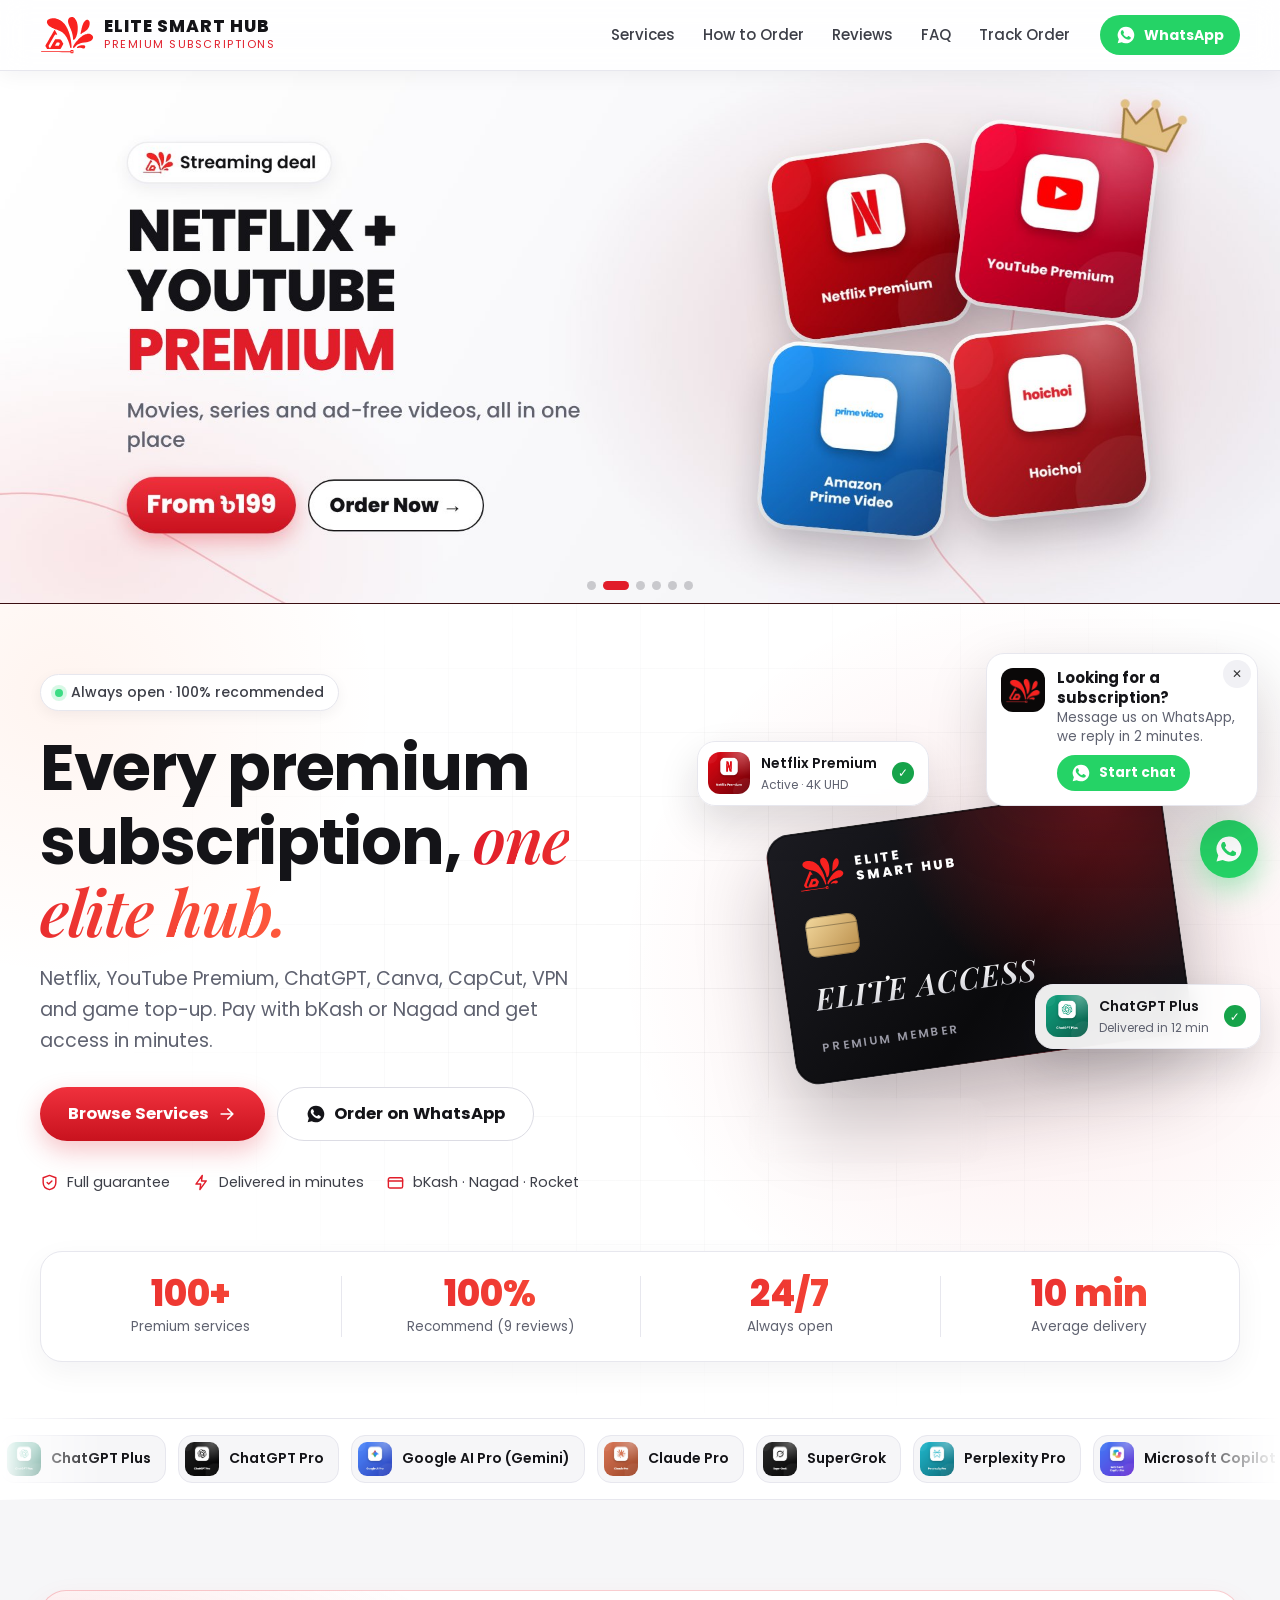
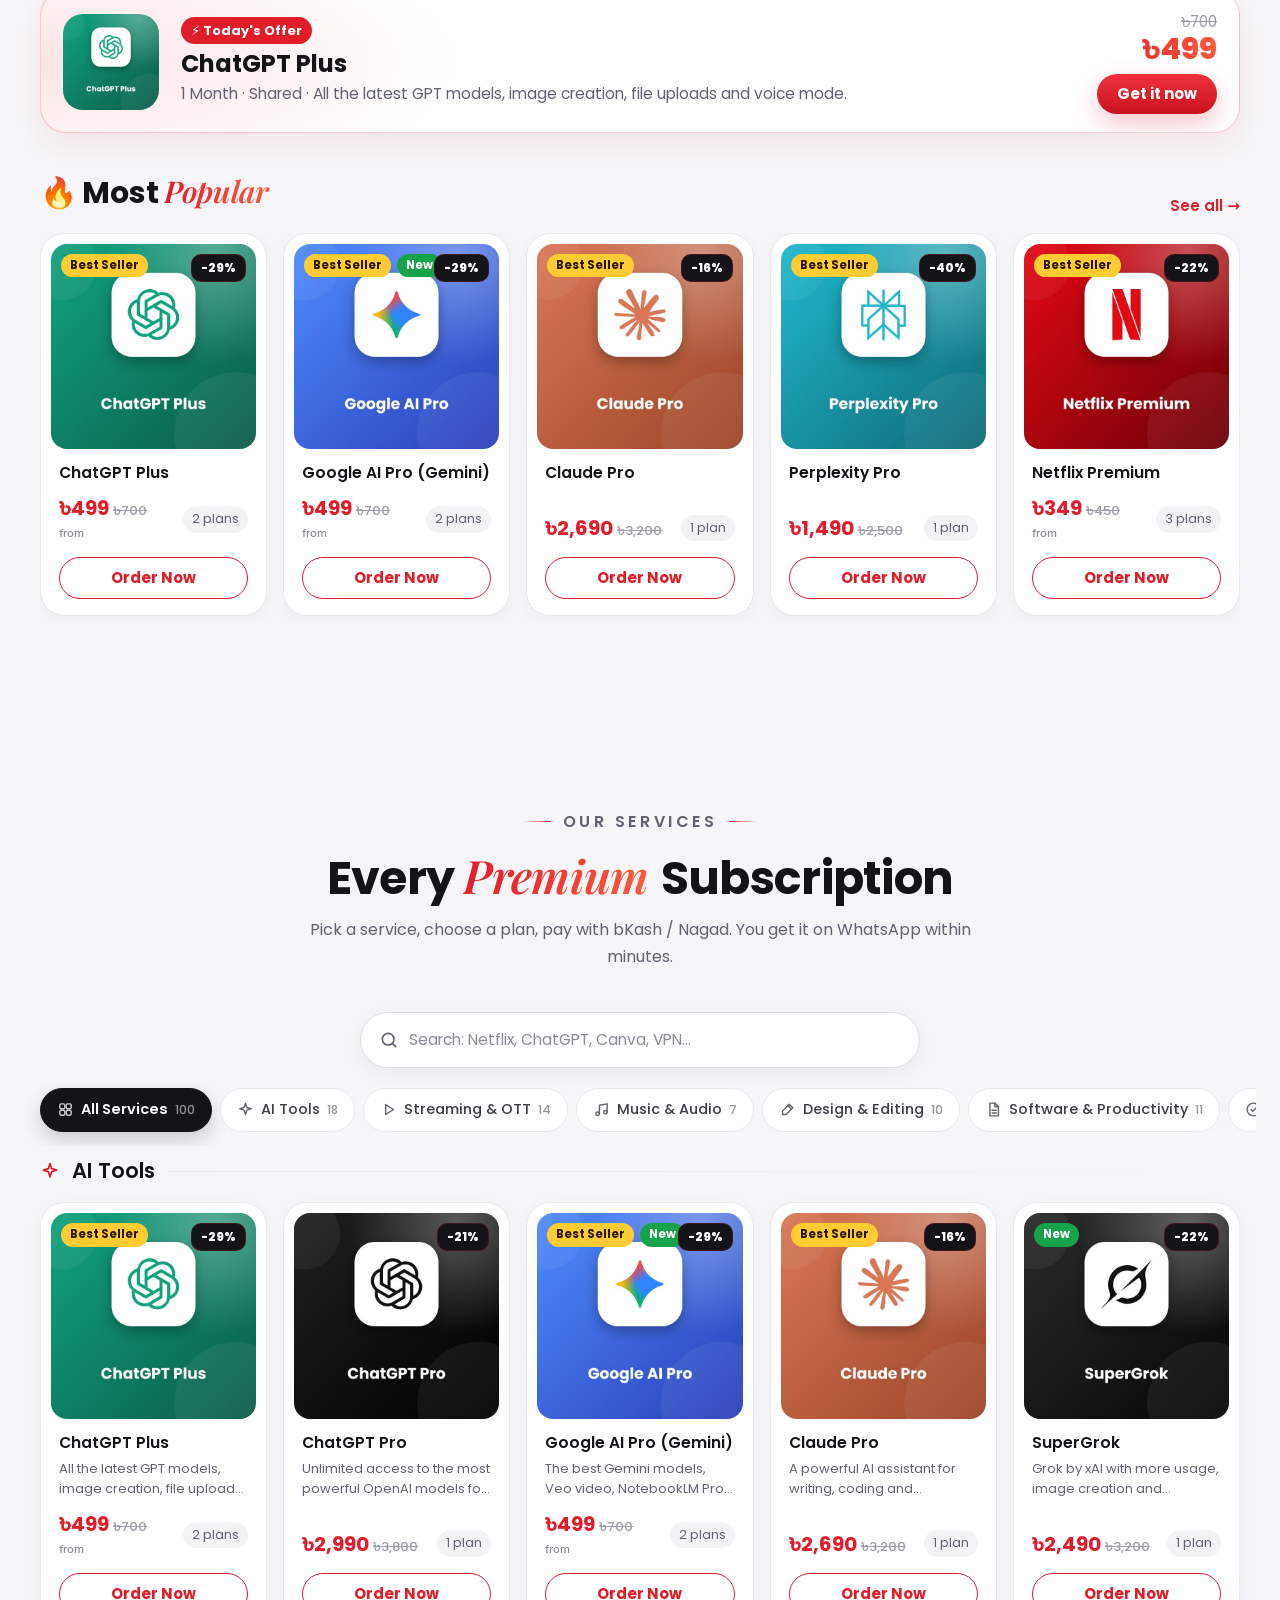
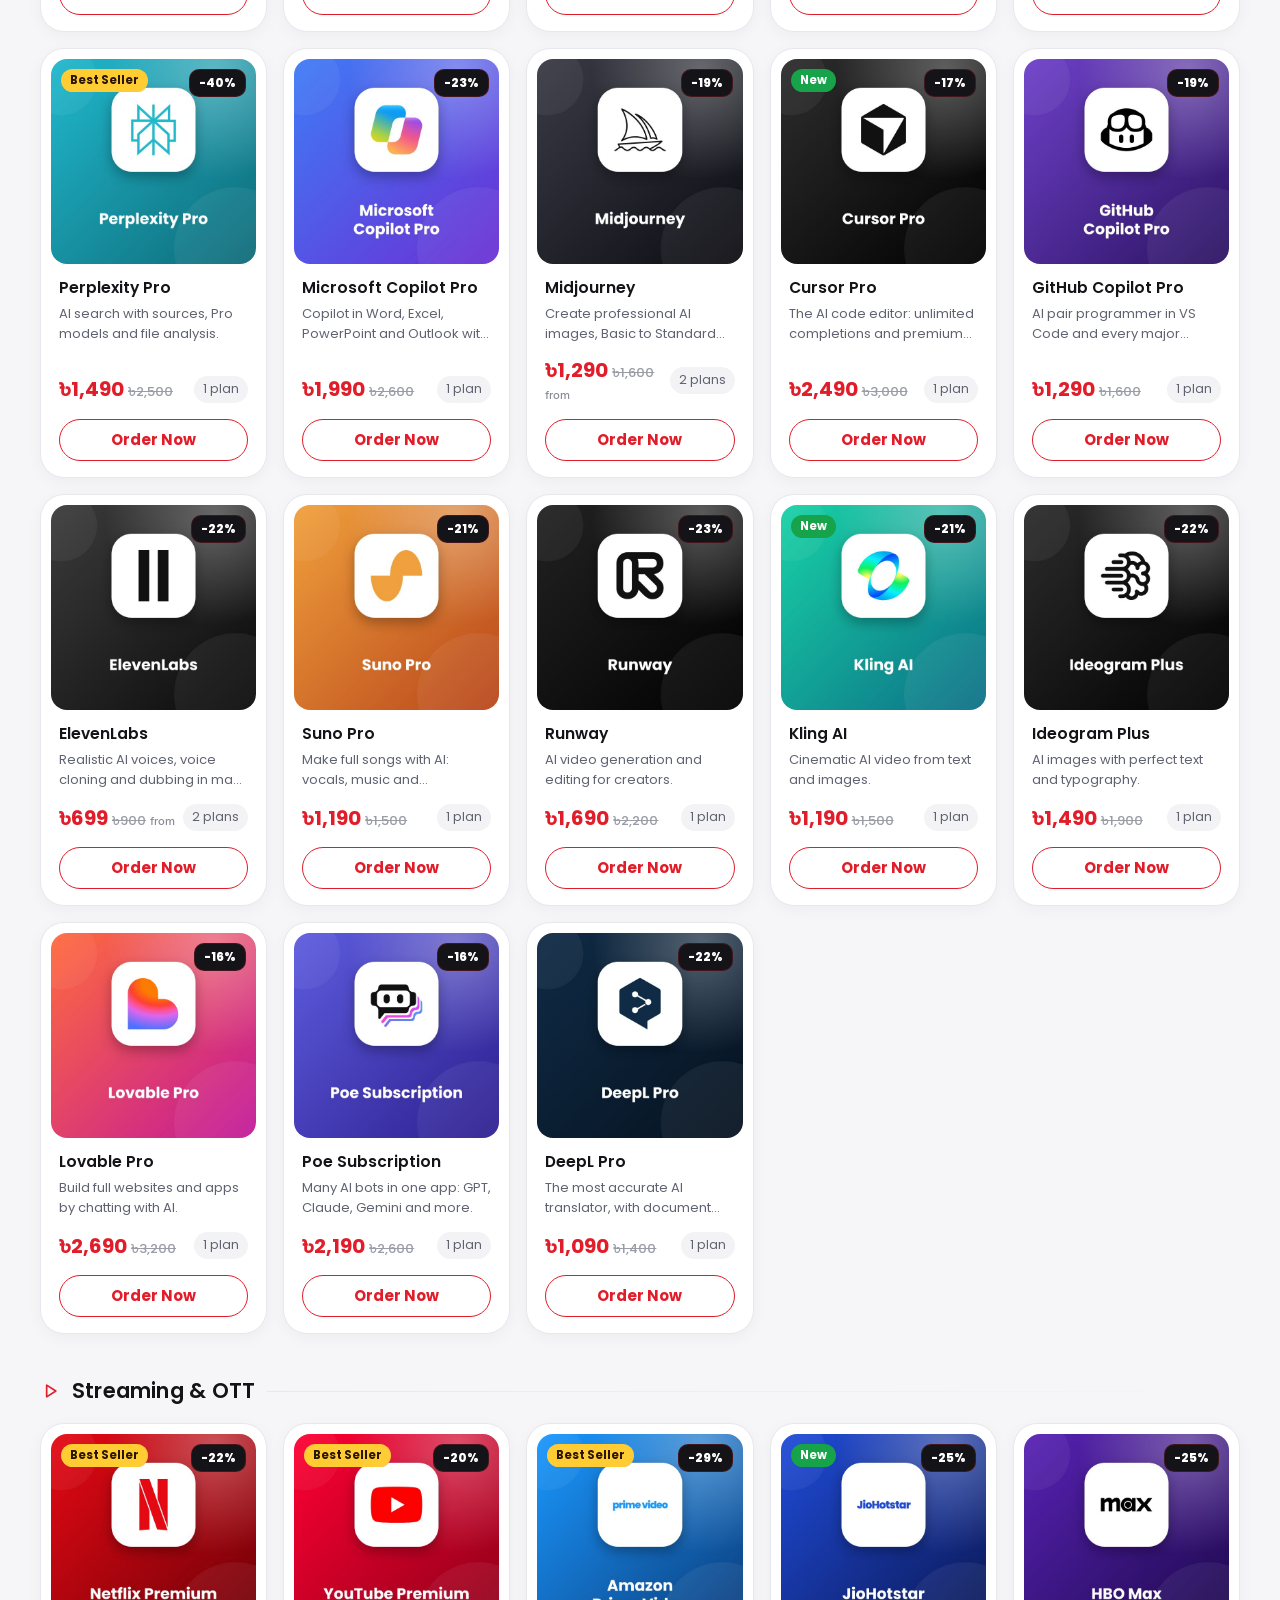
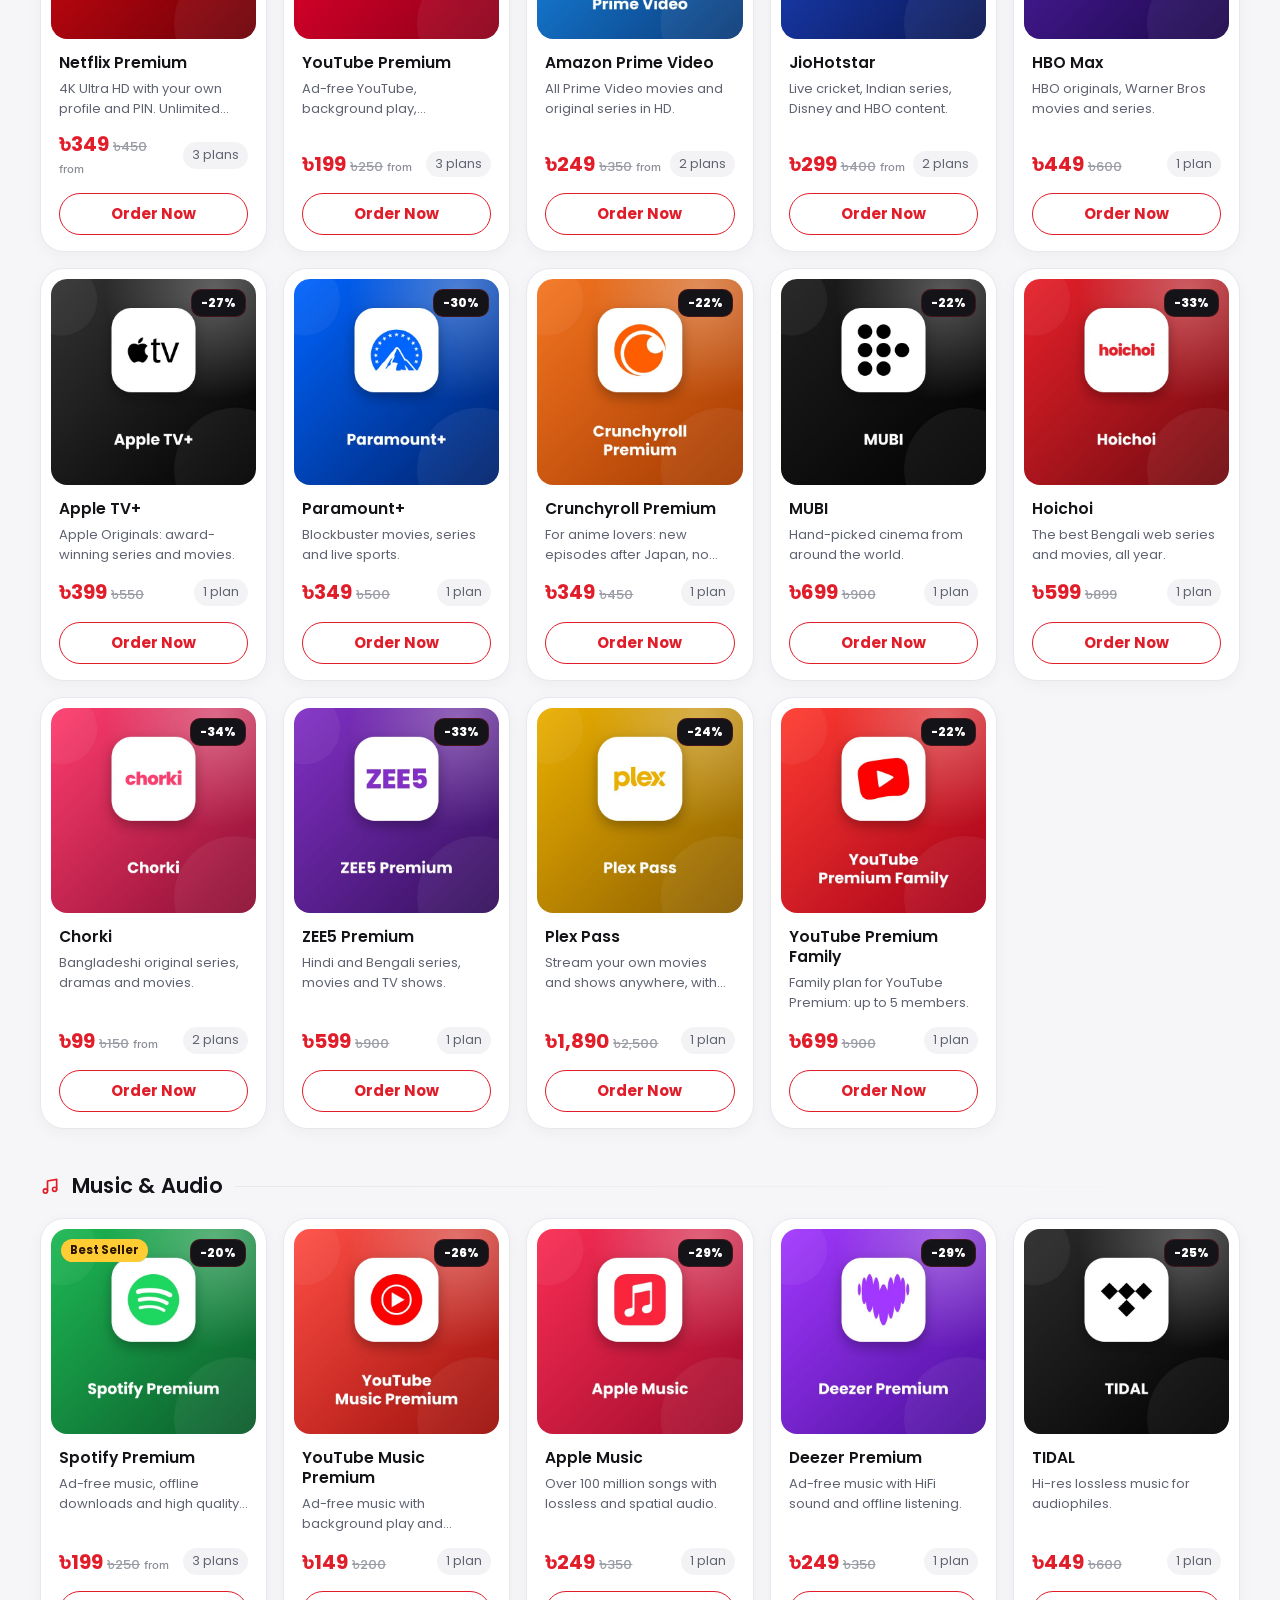
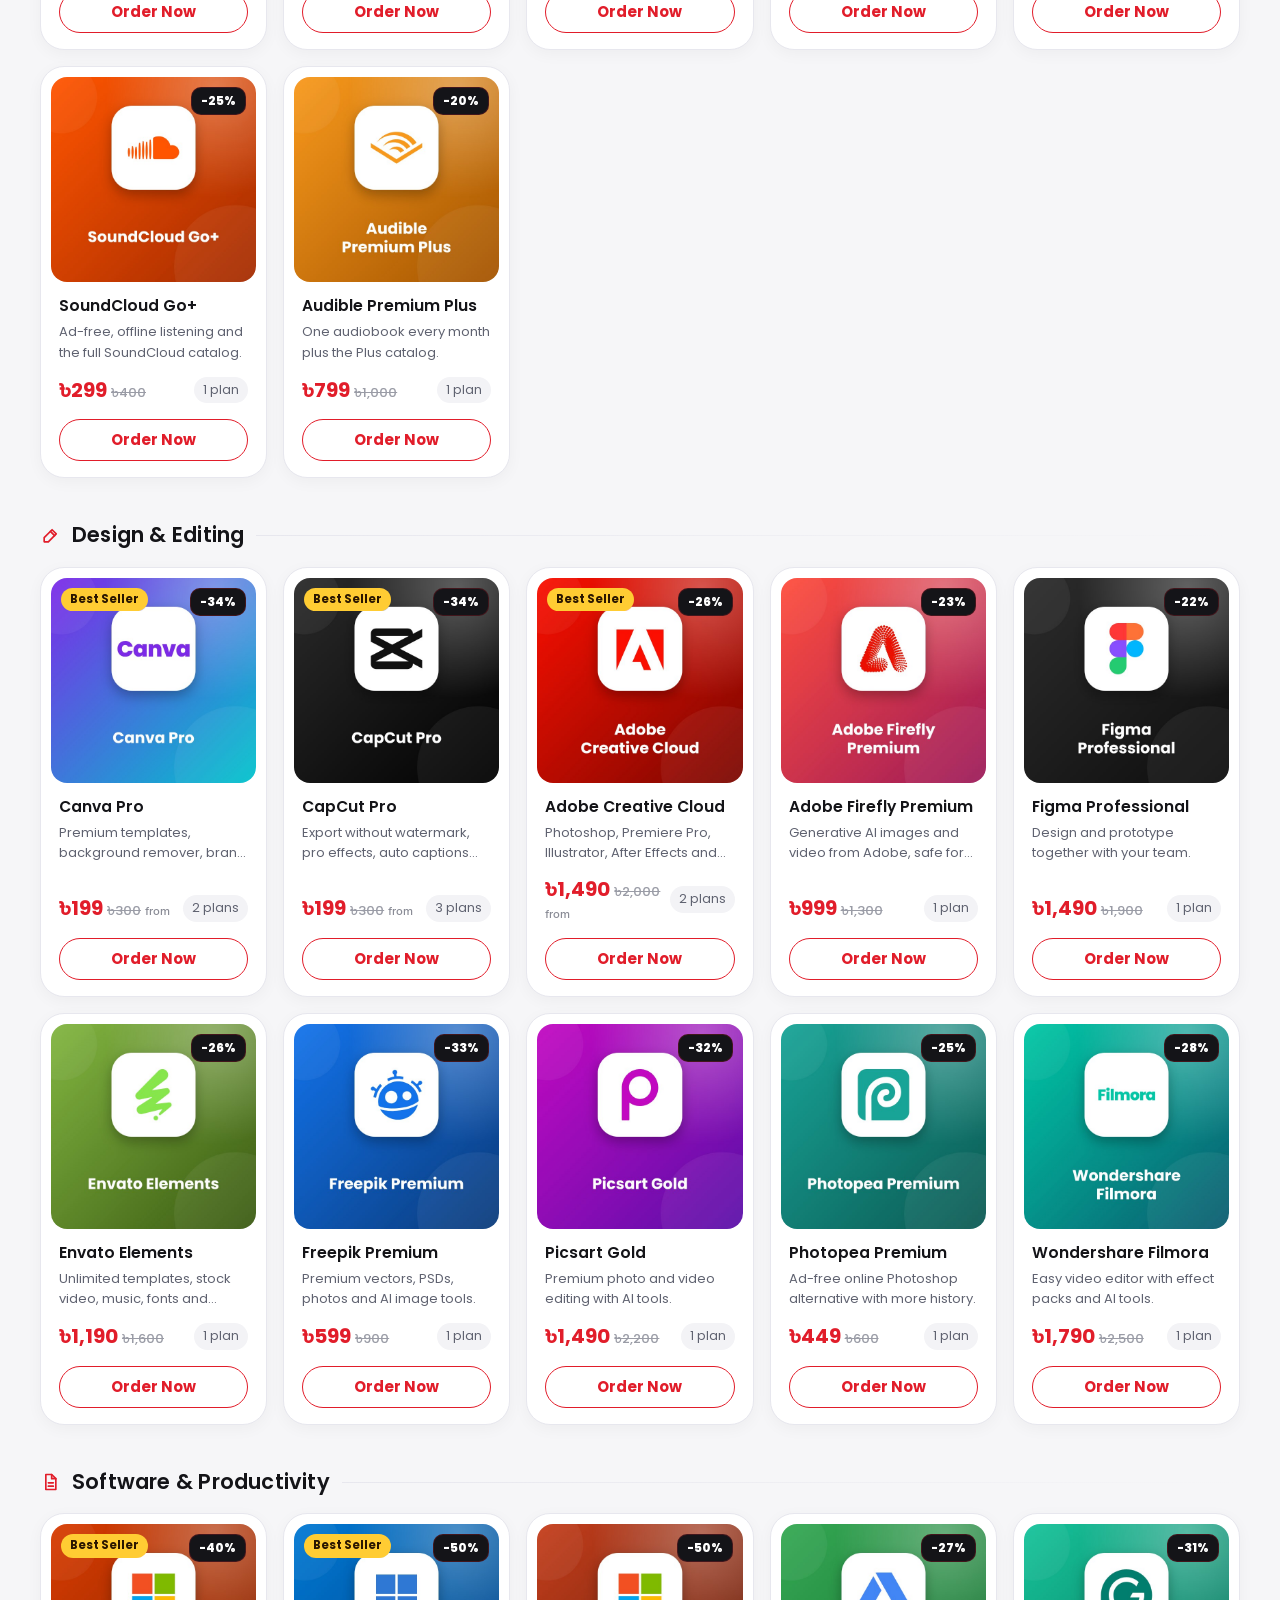
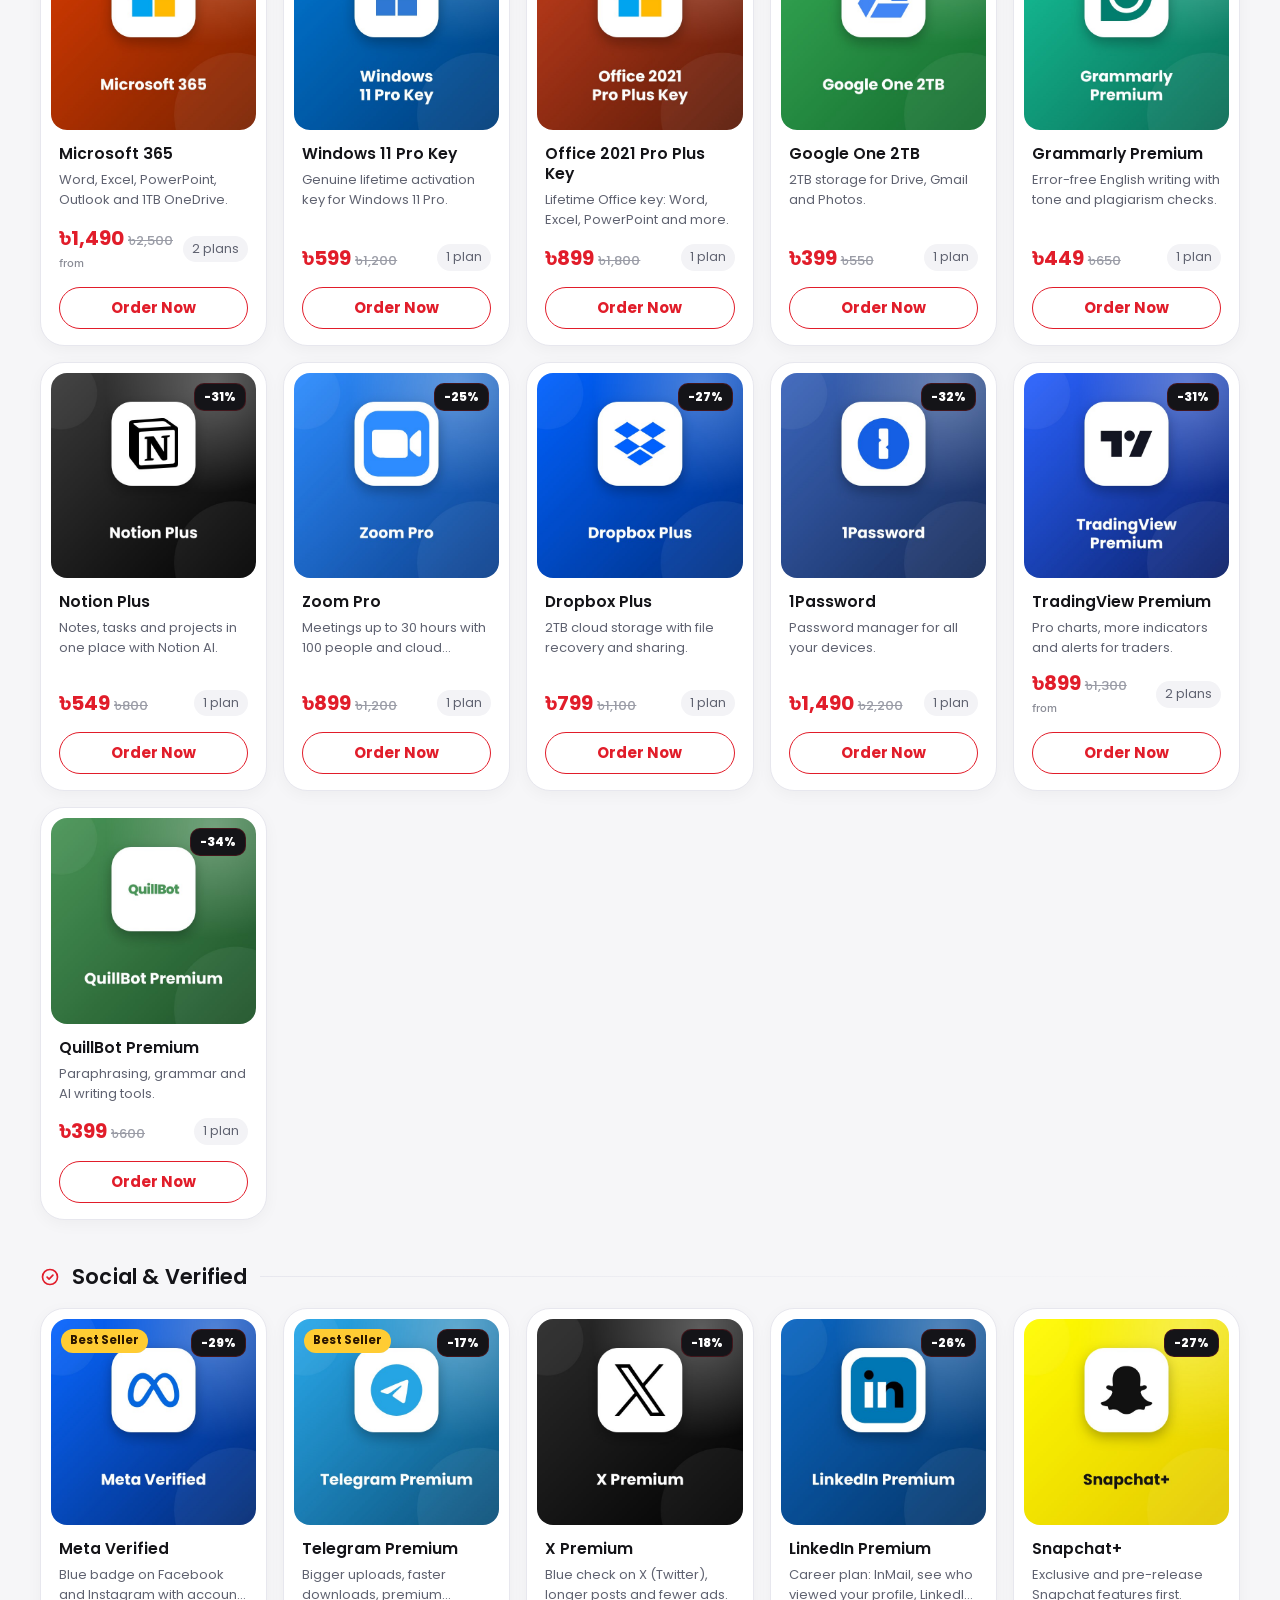
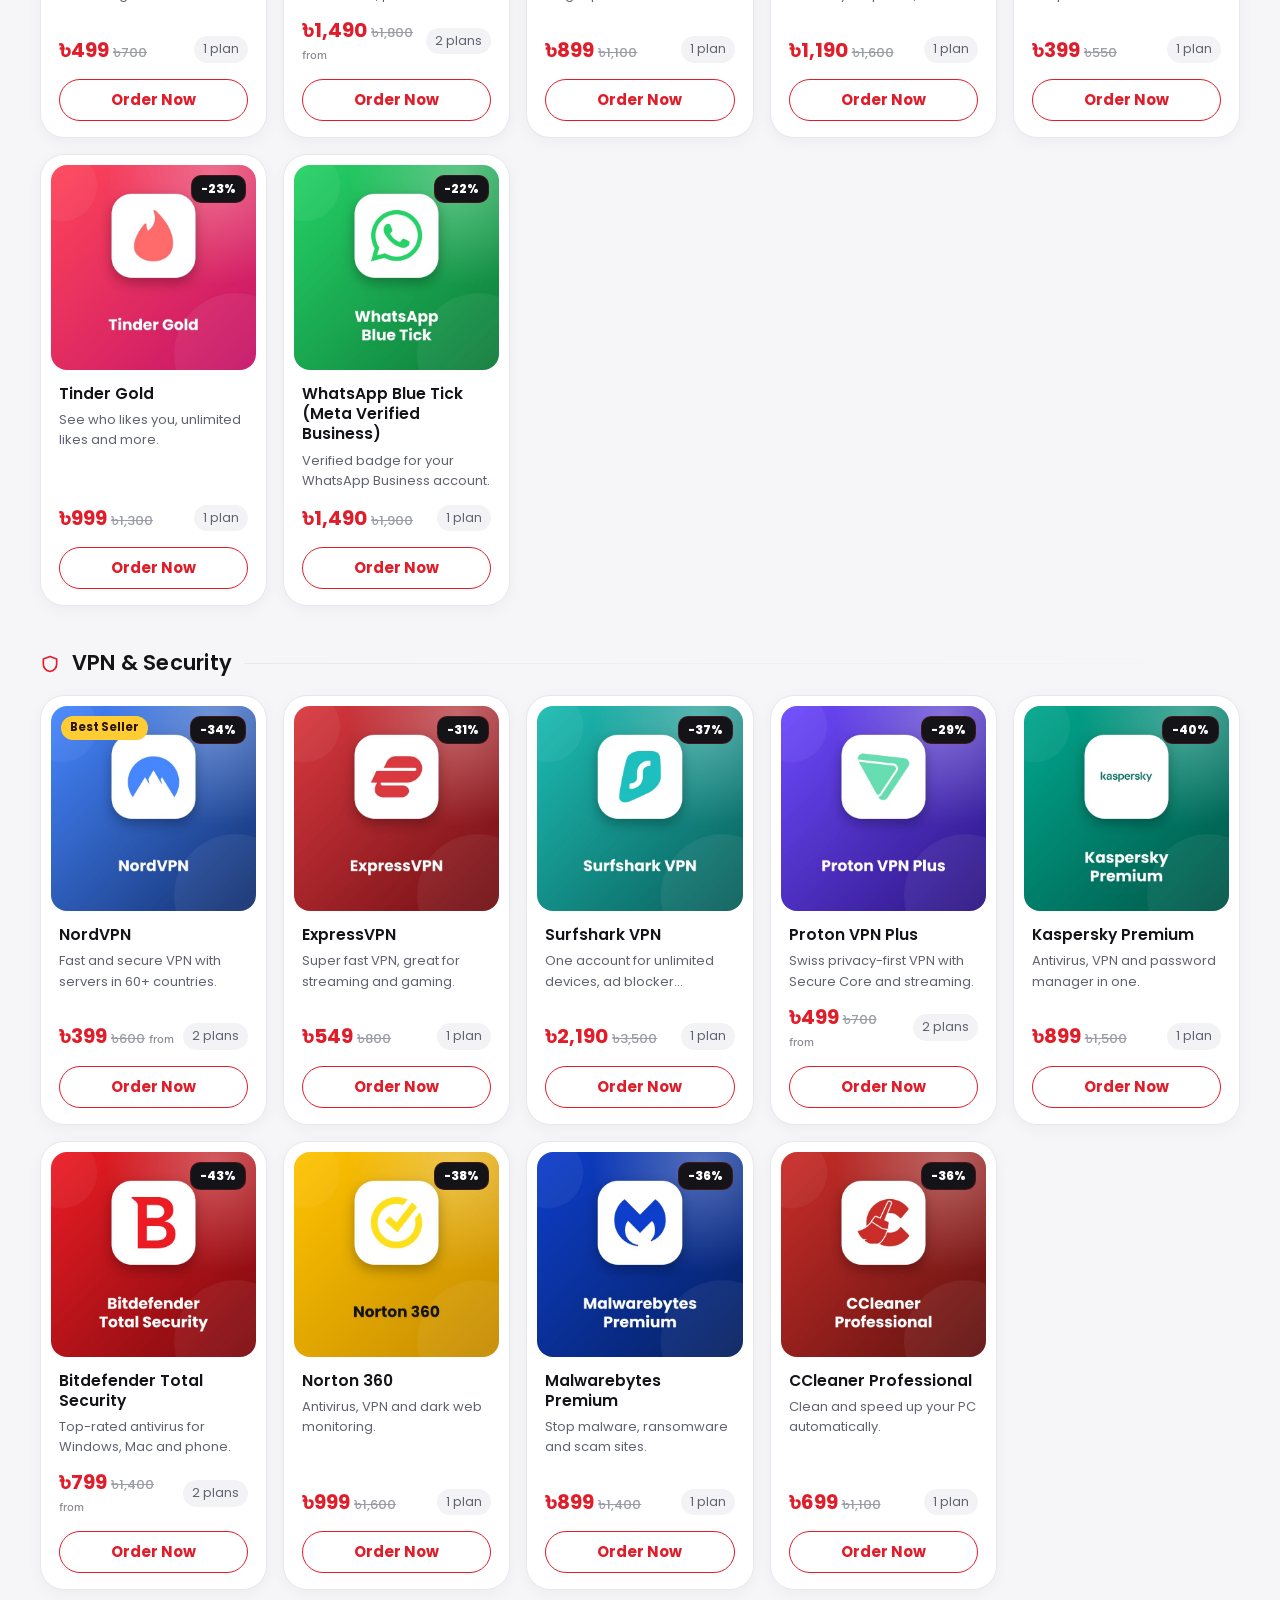
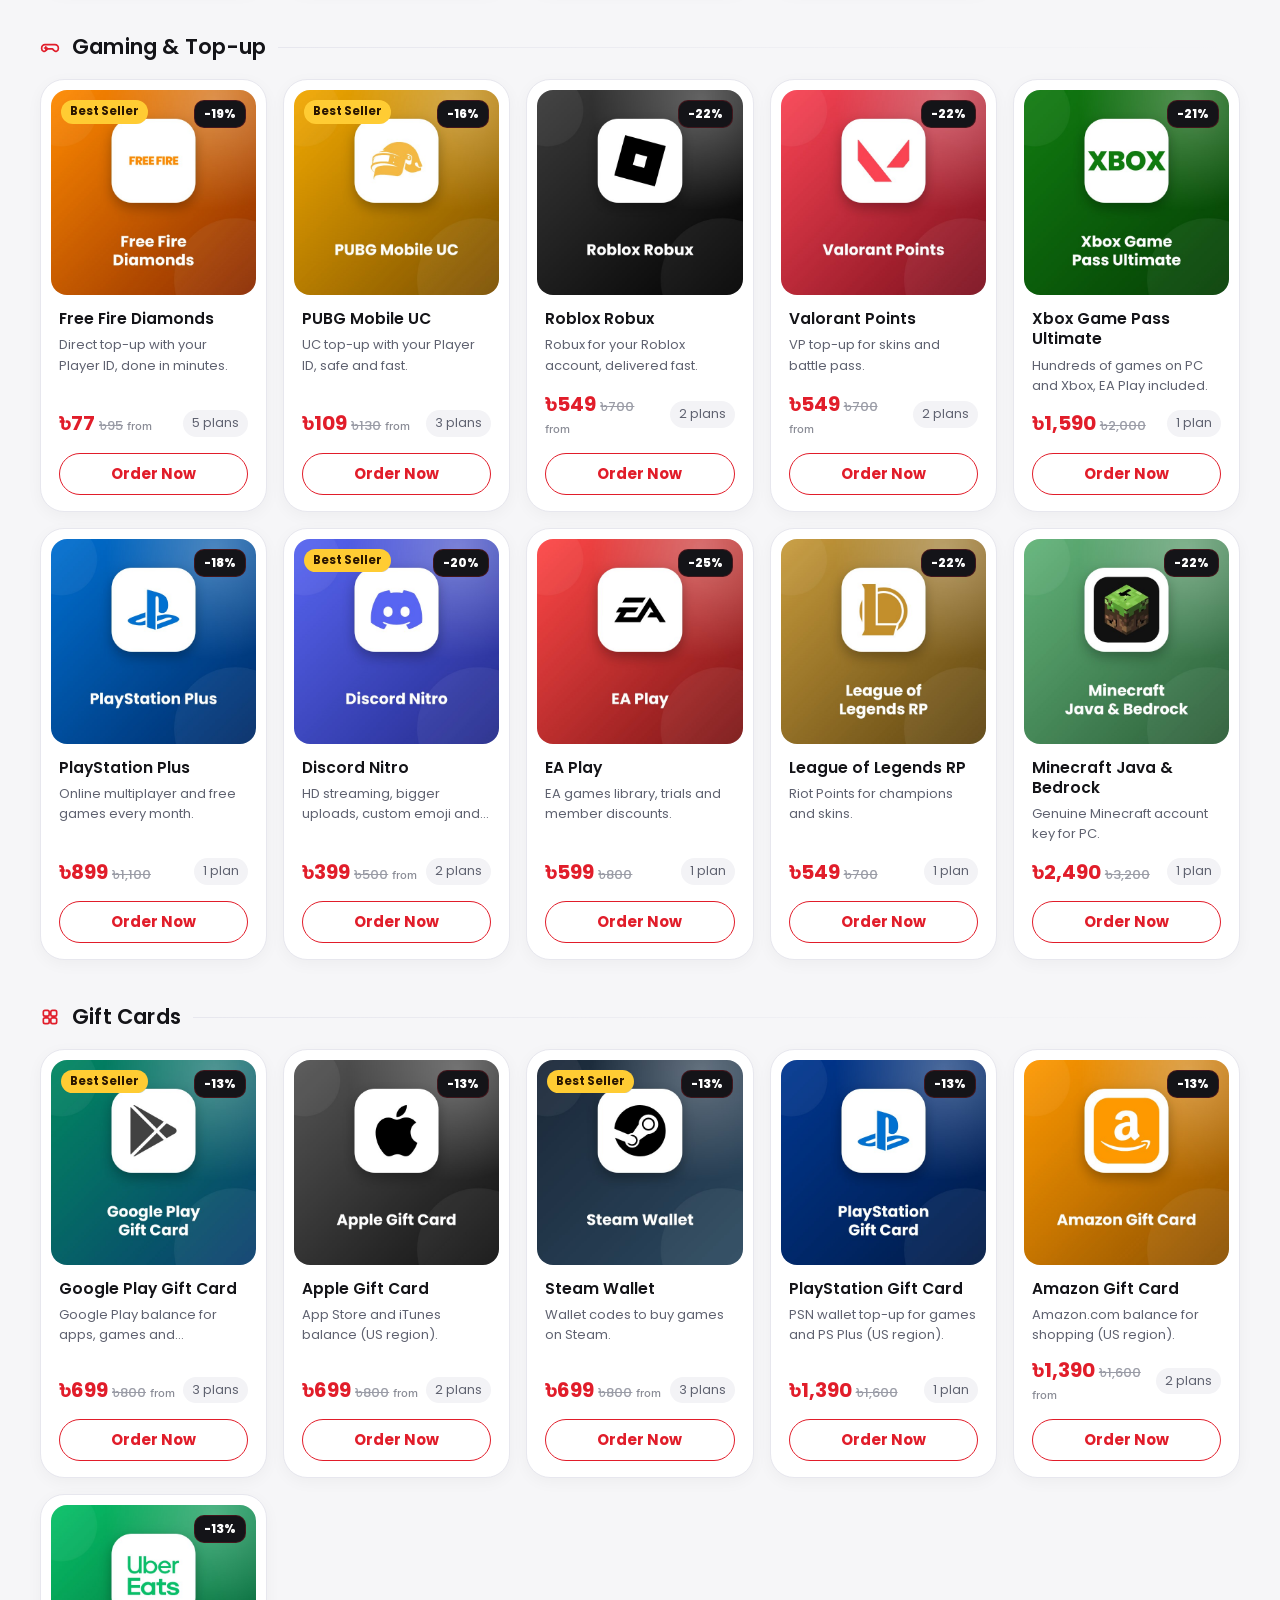
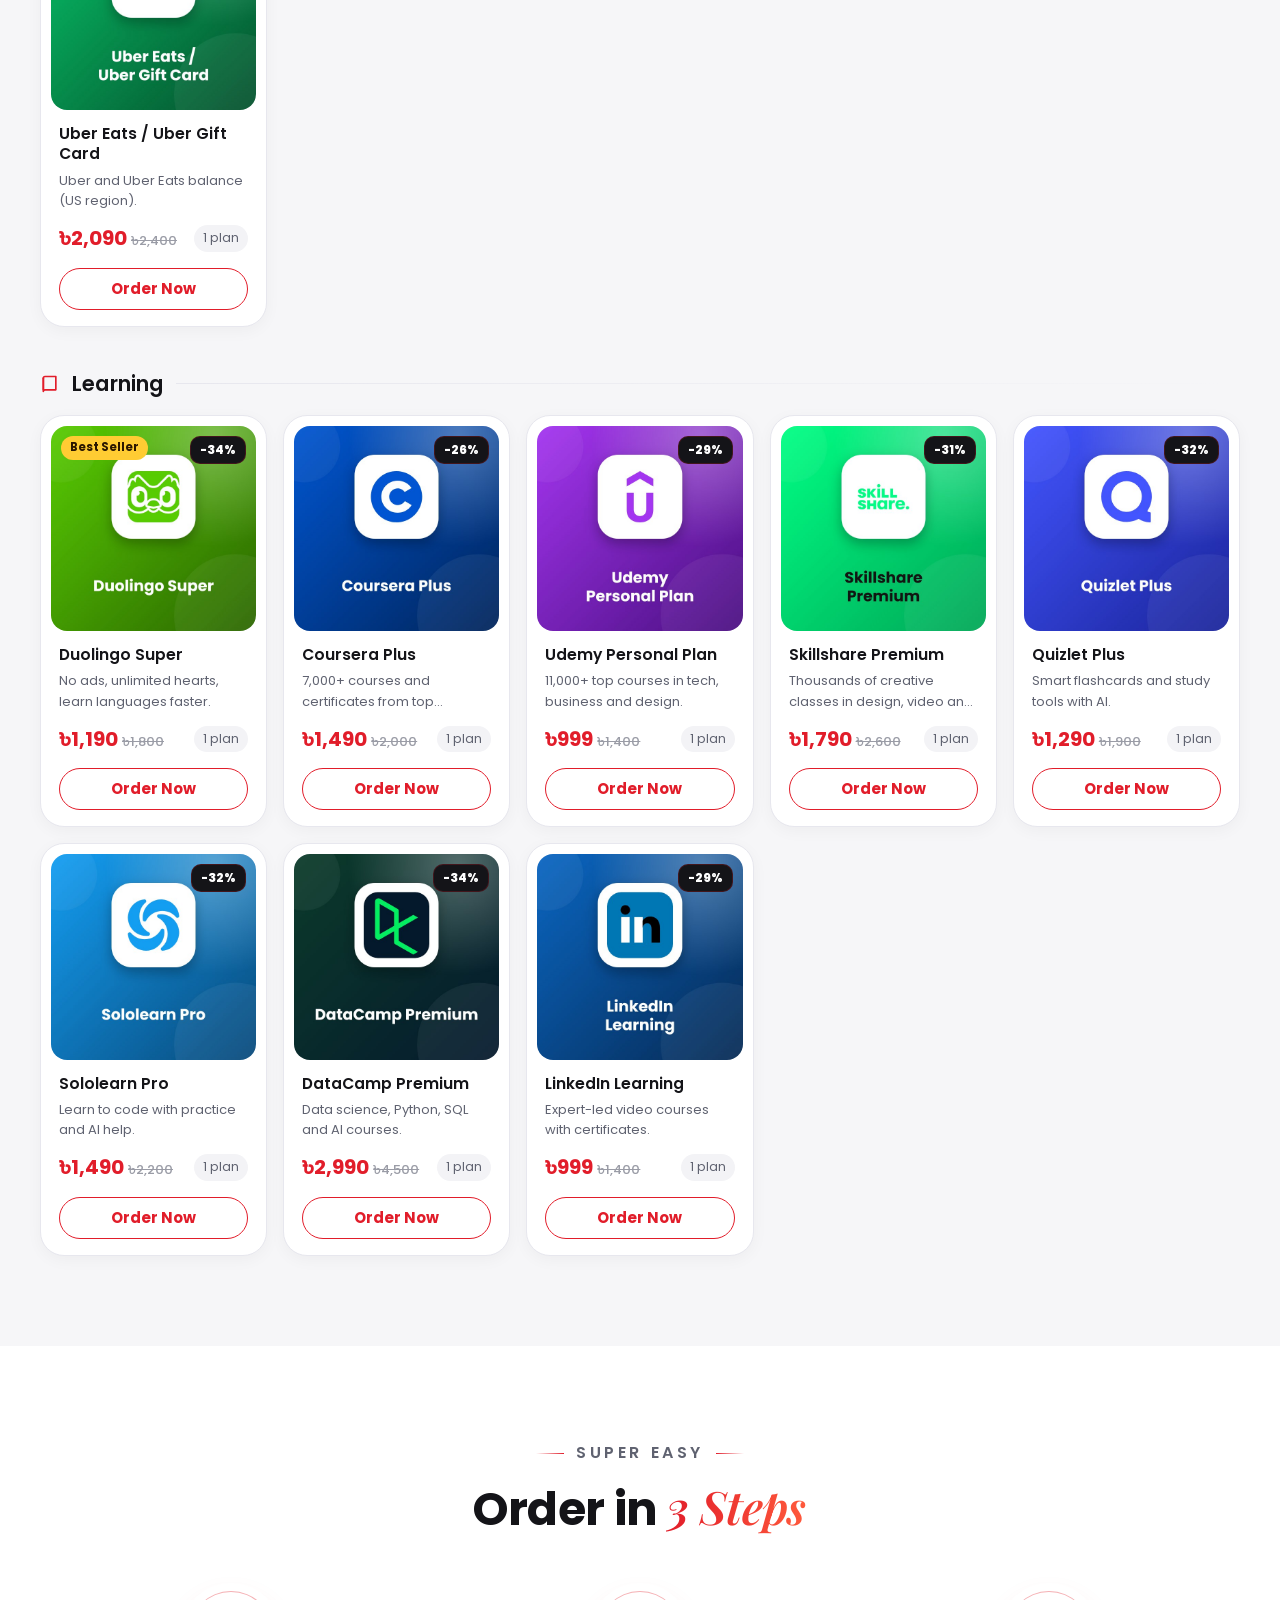
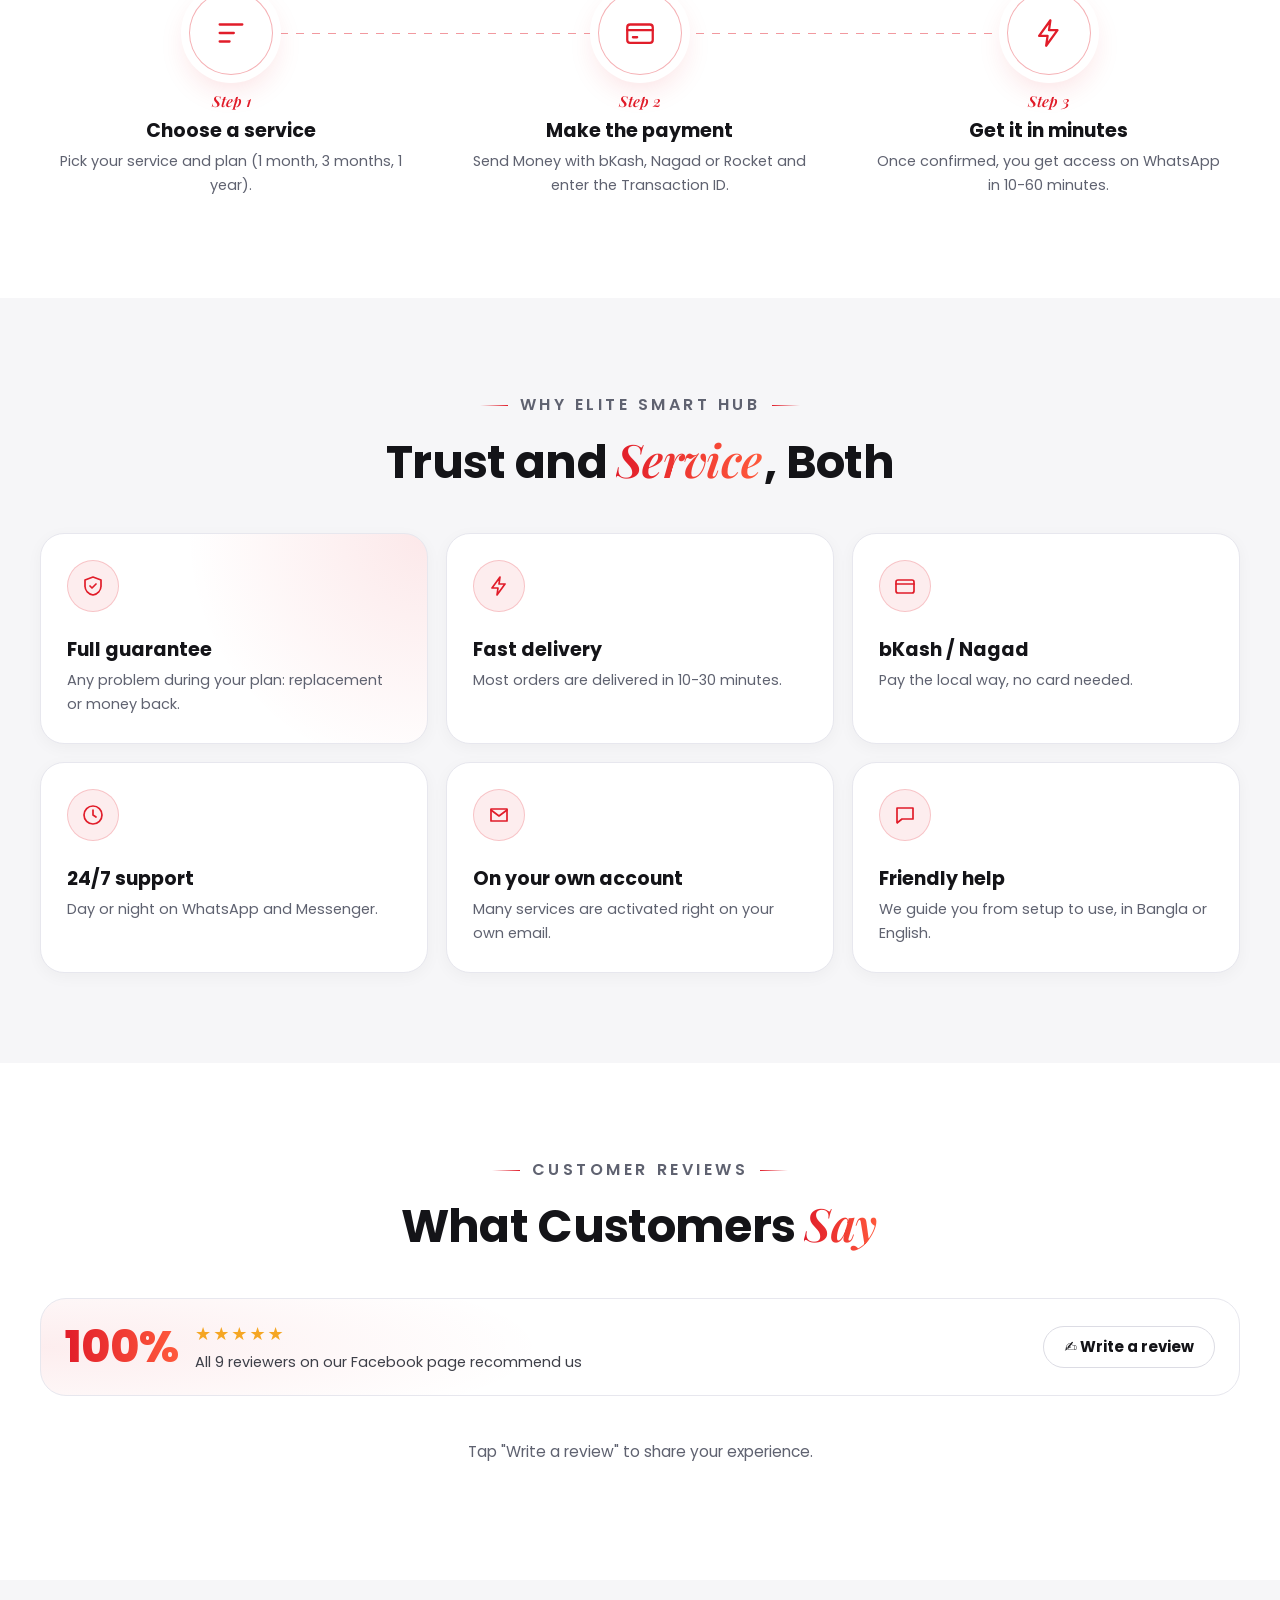
==== commit 5c174430: "Sharp vector logo mark" ====
--- a/index.html
+++ b/index.html
@@ -24,7 +24,7 @@
 
 <header class="hd" id="top">
  <div class="wrap hd-in">
-  <a class="logo" href="#top" aria-label="Elite Smart Hub"><img src="img/logo-mark.webp" alt="" width="54" height="39"><span><b>ELITE SMART HUB</b><small>Premium Subscriptions</small></span></a>
+  <a class="logo" href="#top" aria-label="Elite Smart Hub"><img src="img/logo-mark.svg" alt="" width="54" height="39"><span><b>ELITE SMART HUB</b><small>Premium Subscriptions</small></span></a>
   <nav class="nav" aria-label="Menu"><a href="#services">Services</a><a href="#how">How to Order</a><a href="#reviews">Reviews</a><a href="#faq">FAQ</a><a href="#track">Track Order</a></nav>
   <button class="hd-search" type="button" aria-label="Search" onclick="focusSearch()"><svg viewBox="0 0 24 24"><circle cx="11" cy="11" r="7"/><path d="M20 20l-4-4"/></svg></button>
   <a class="btn wa hd-wa" data-wa="Hello Elite Smart Hub, I want to buy a subscription." target="_blank" rel="noopener"><svg viewBox="0 0 24 24" class="f"><use href="#i-wa"/></svg><span>WhatsApp</span></a>
@@ -47,7 +47,7 @@
    <ul class="h-trust"><li><svg viewBox="0 0 24 24"><path d="M12 3l8 3v6c0 4.5-3.4 8-8 9-4.6-1-8-4.5-8-9V6z"/><path d="M9 12l2 2 4-4"/></svg>Full guarantee</li><li><svg viewBox="0 0 24 24"><path d="M13 3L5 14h6l-1 7 8-11h-6z"/></svg>Delivered in minutes</li><li><svg viewBox="0 0 24 24"><rect x="3" y="6" width="18" height="13" rx="2"/><path d="M3 10h18"/></svg>bKash · Nagad · Rocket</li></ul>
   </div>
   <div class="hero-art" aria-hidden="true">
-   <div class="ecard"><div class="ec-top"><img src="img/logo-mark.webp" alt="" width="54" height="39"><span>ELITE<br>SMART HUB</span></div><div class="ec-chip"></div><div class="ec-name">ELITE ACCESS</div><div class="ec-bot"><span>PREMIUM MEMBER</span><span>24/7</span></div></div>
+   <div class="ecard"><div class="ec-top"><img src="img/logo-mark.svg" alt="" width="54" height="39"><span>ELITE<br>SMART HUB</span></div><div class="ec-chip"></div><div class="ec-name">ELITE ACCESS</div><div class="ec-bot"><span>PREMIUM MEMBER</span><span>24/7</span></div></div>
    <div class="hchip c1"><img src="img/p/netflix.jpg" alt=""><span><b>Netflix Premium</b><small>Active · 4K UHD</small></span><i>✓</i></div>
    <div class="hchip c2"><img src="img/p/chatgpt.jpg" alt=""><span><b>ChatGPT Plus</b><small>Delivered in 12 min</small></span><i>✓</i></div>
    <div class="hchip c3"><img src="img/p/spotify.jpg" alt=""><span><b>Spotify Premium</b><small>On your own email</small></span><i>✓</i></div>
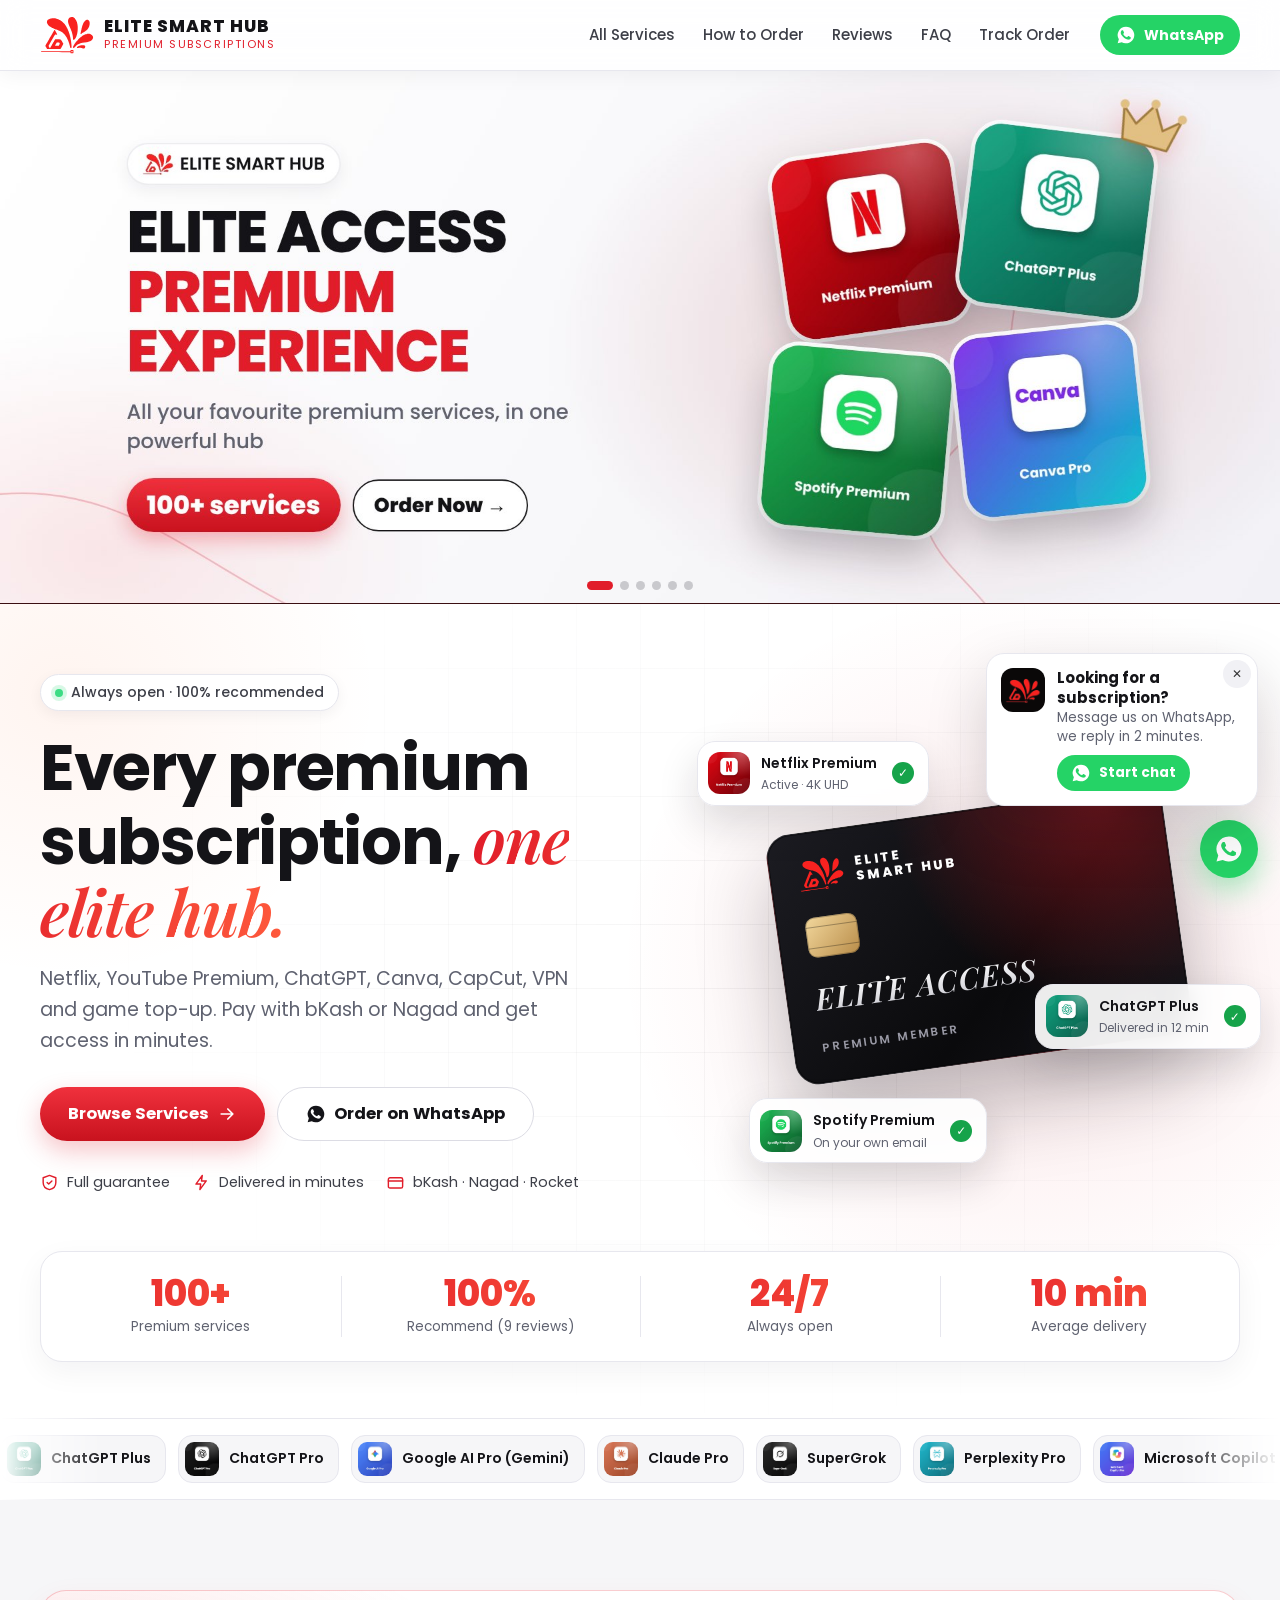
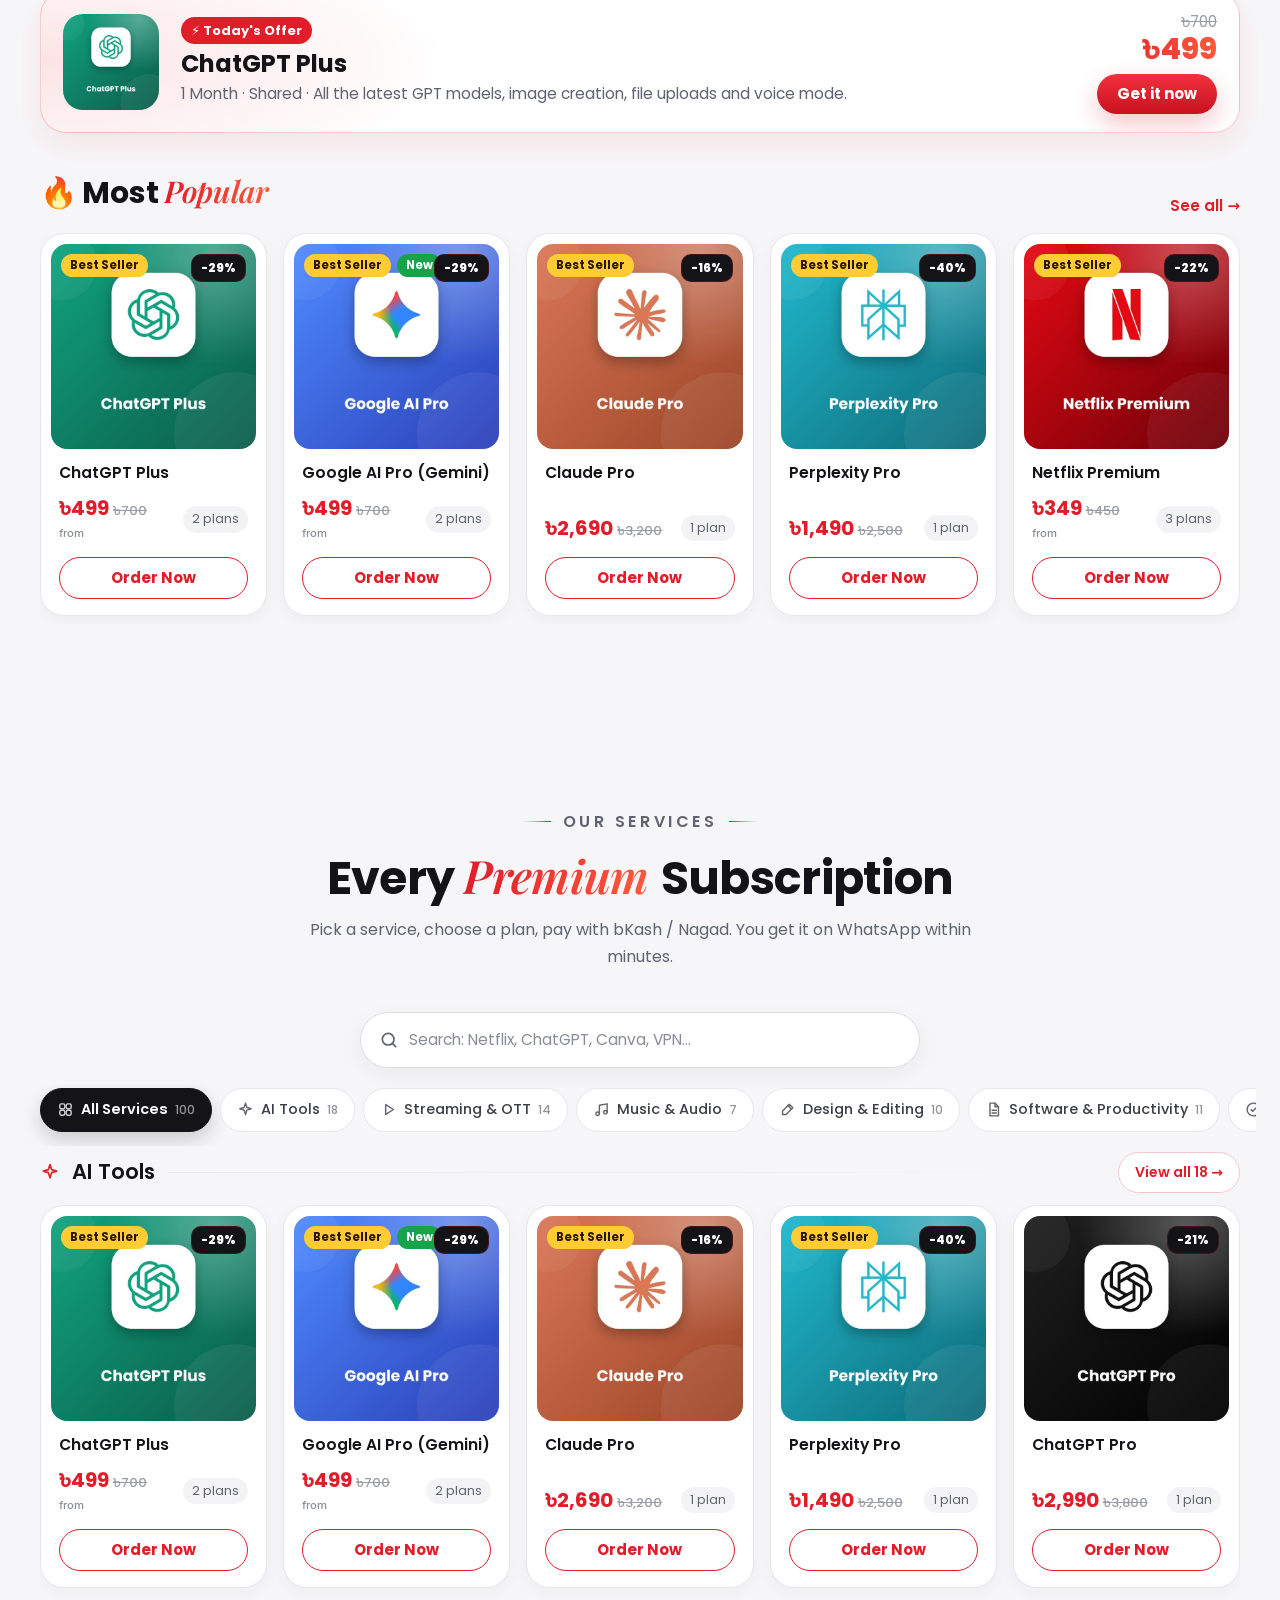
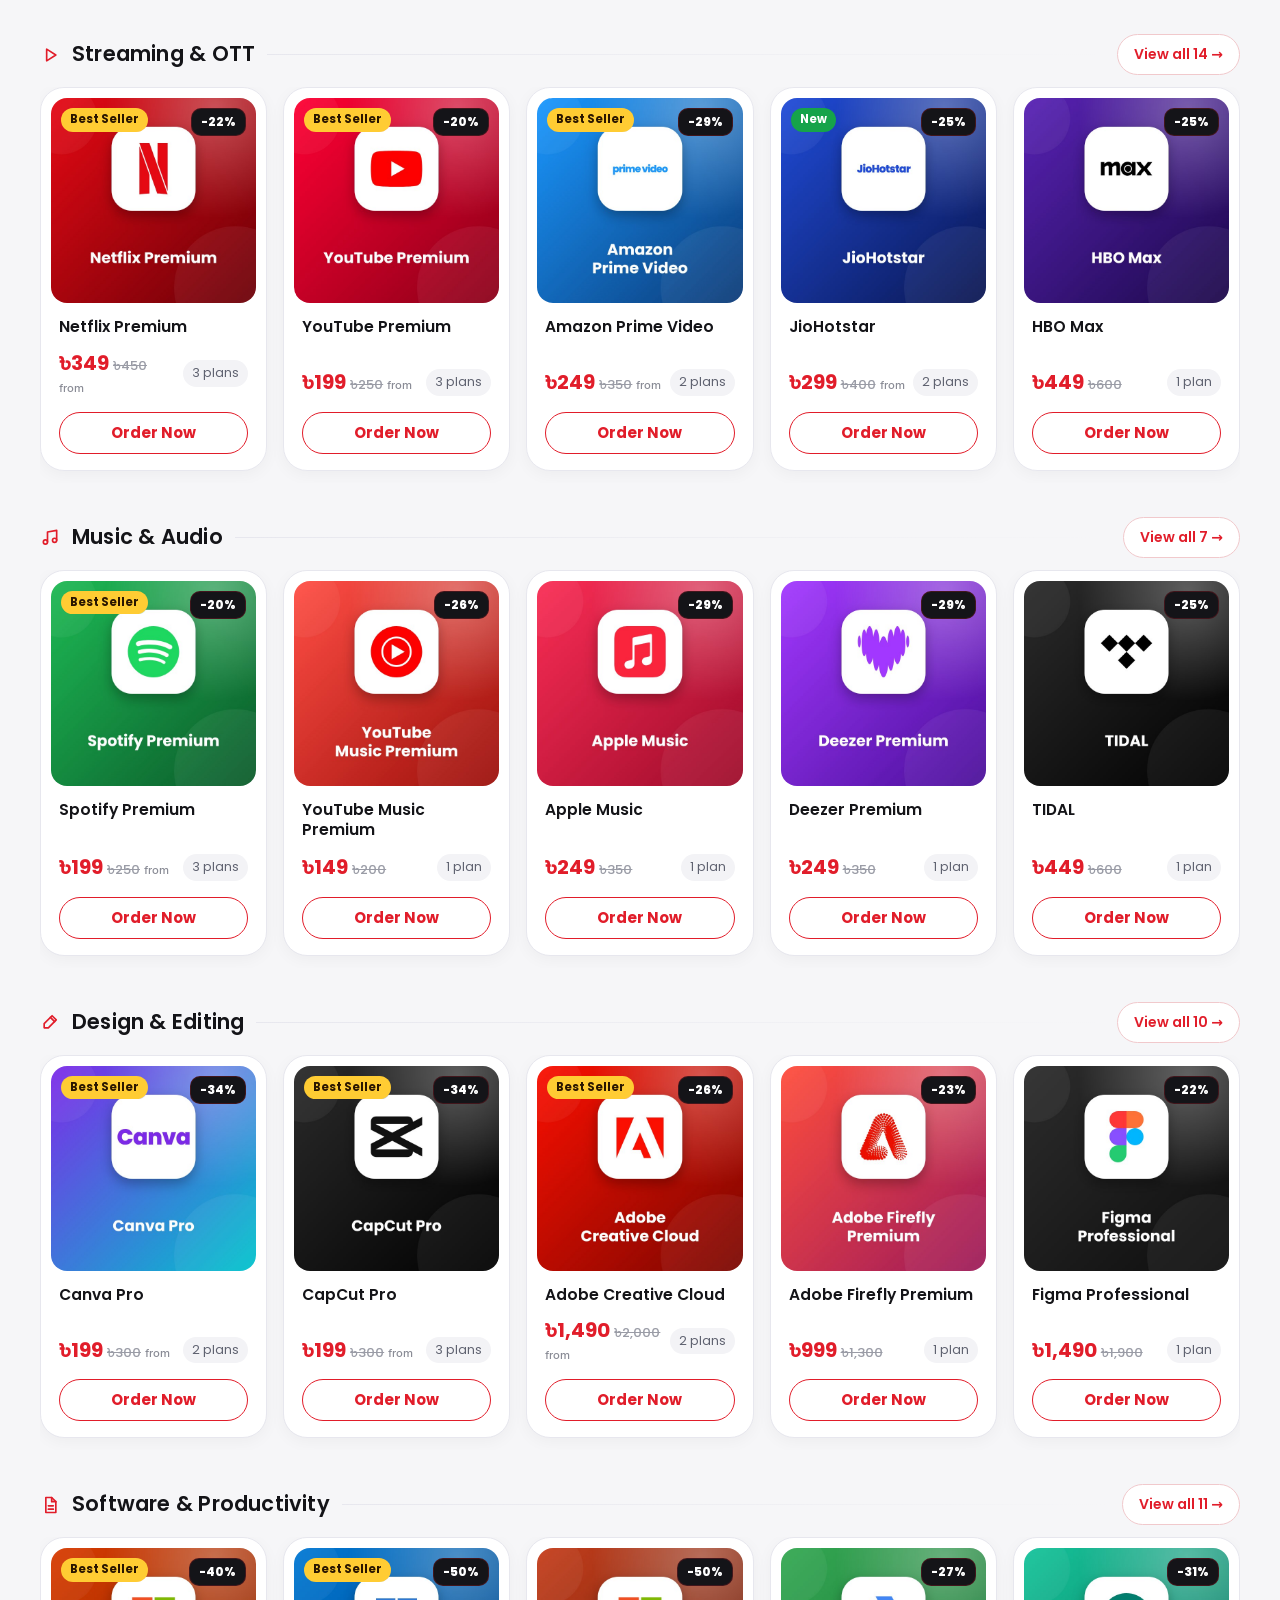
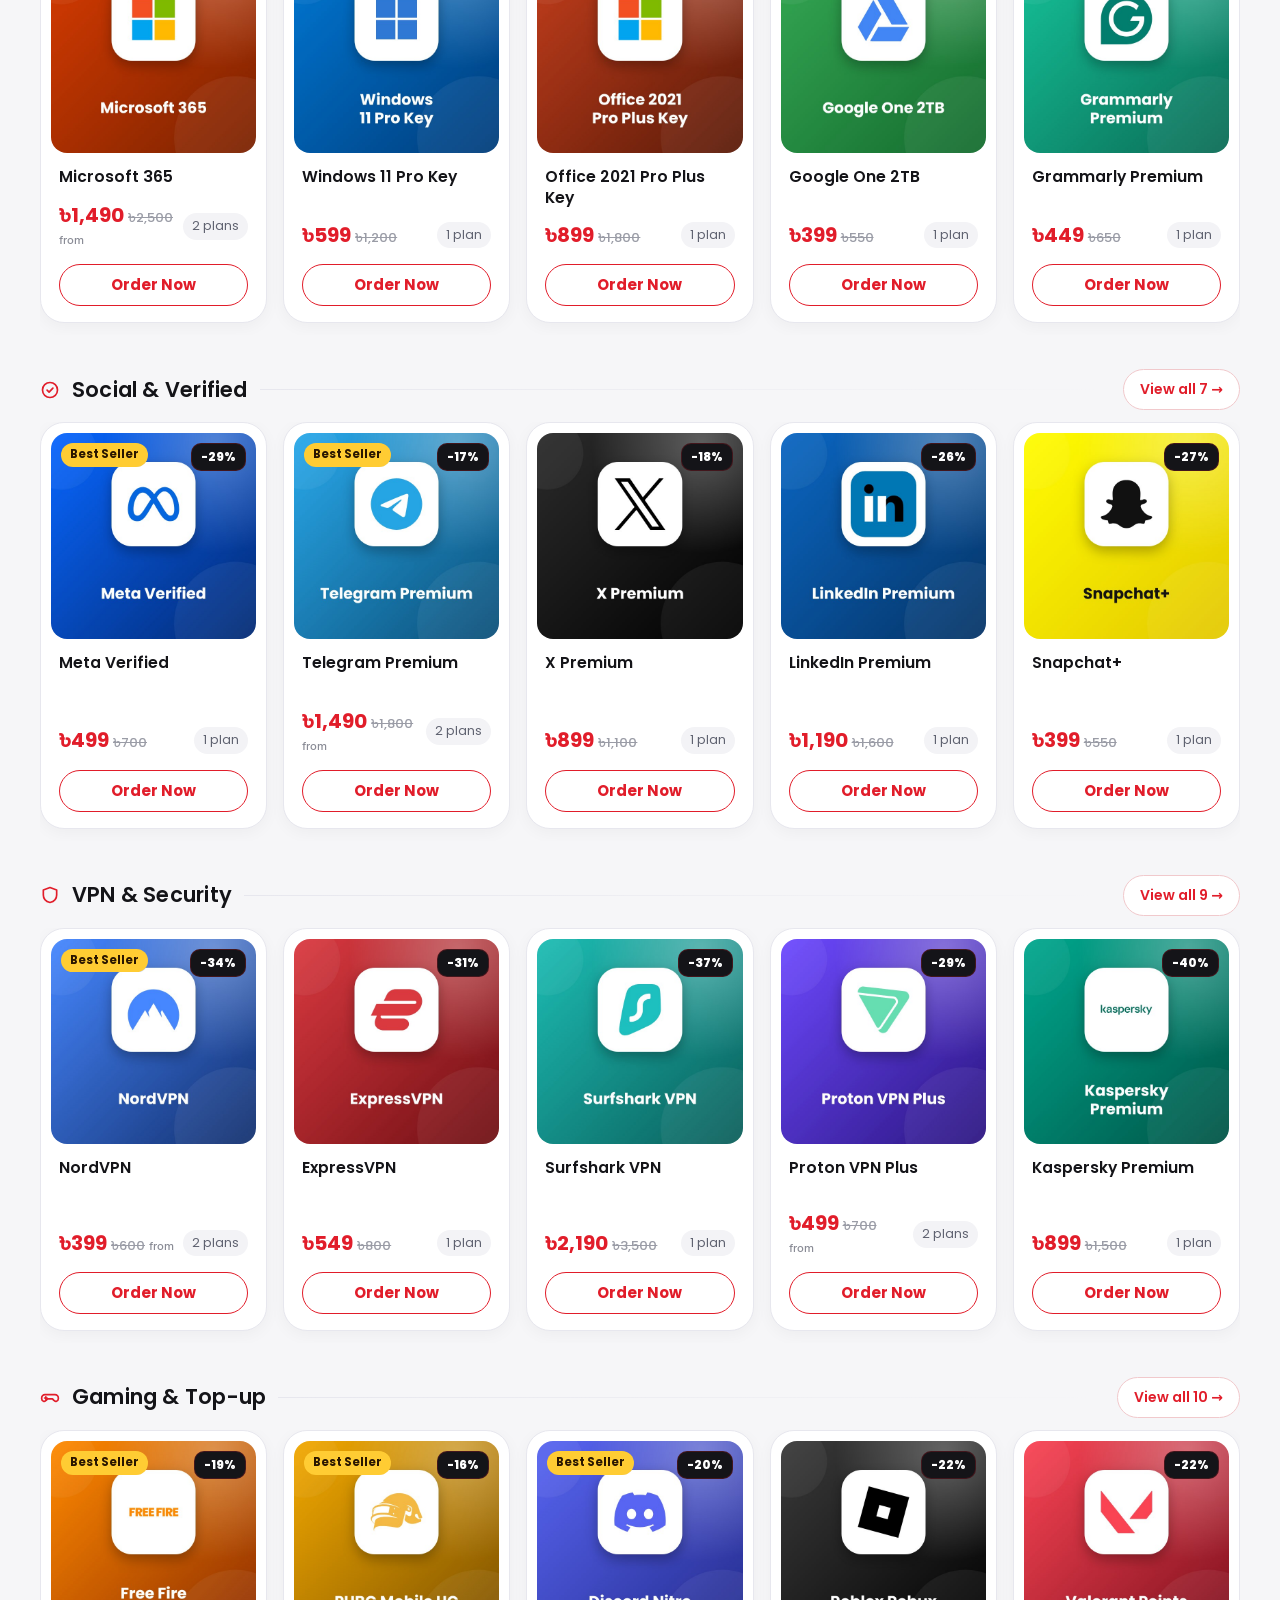
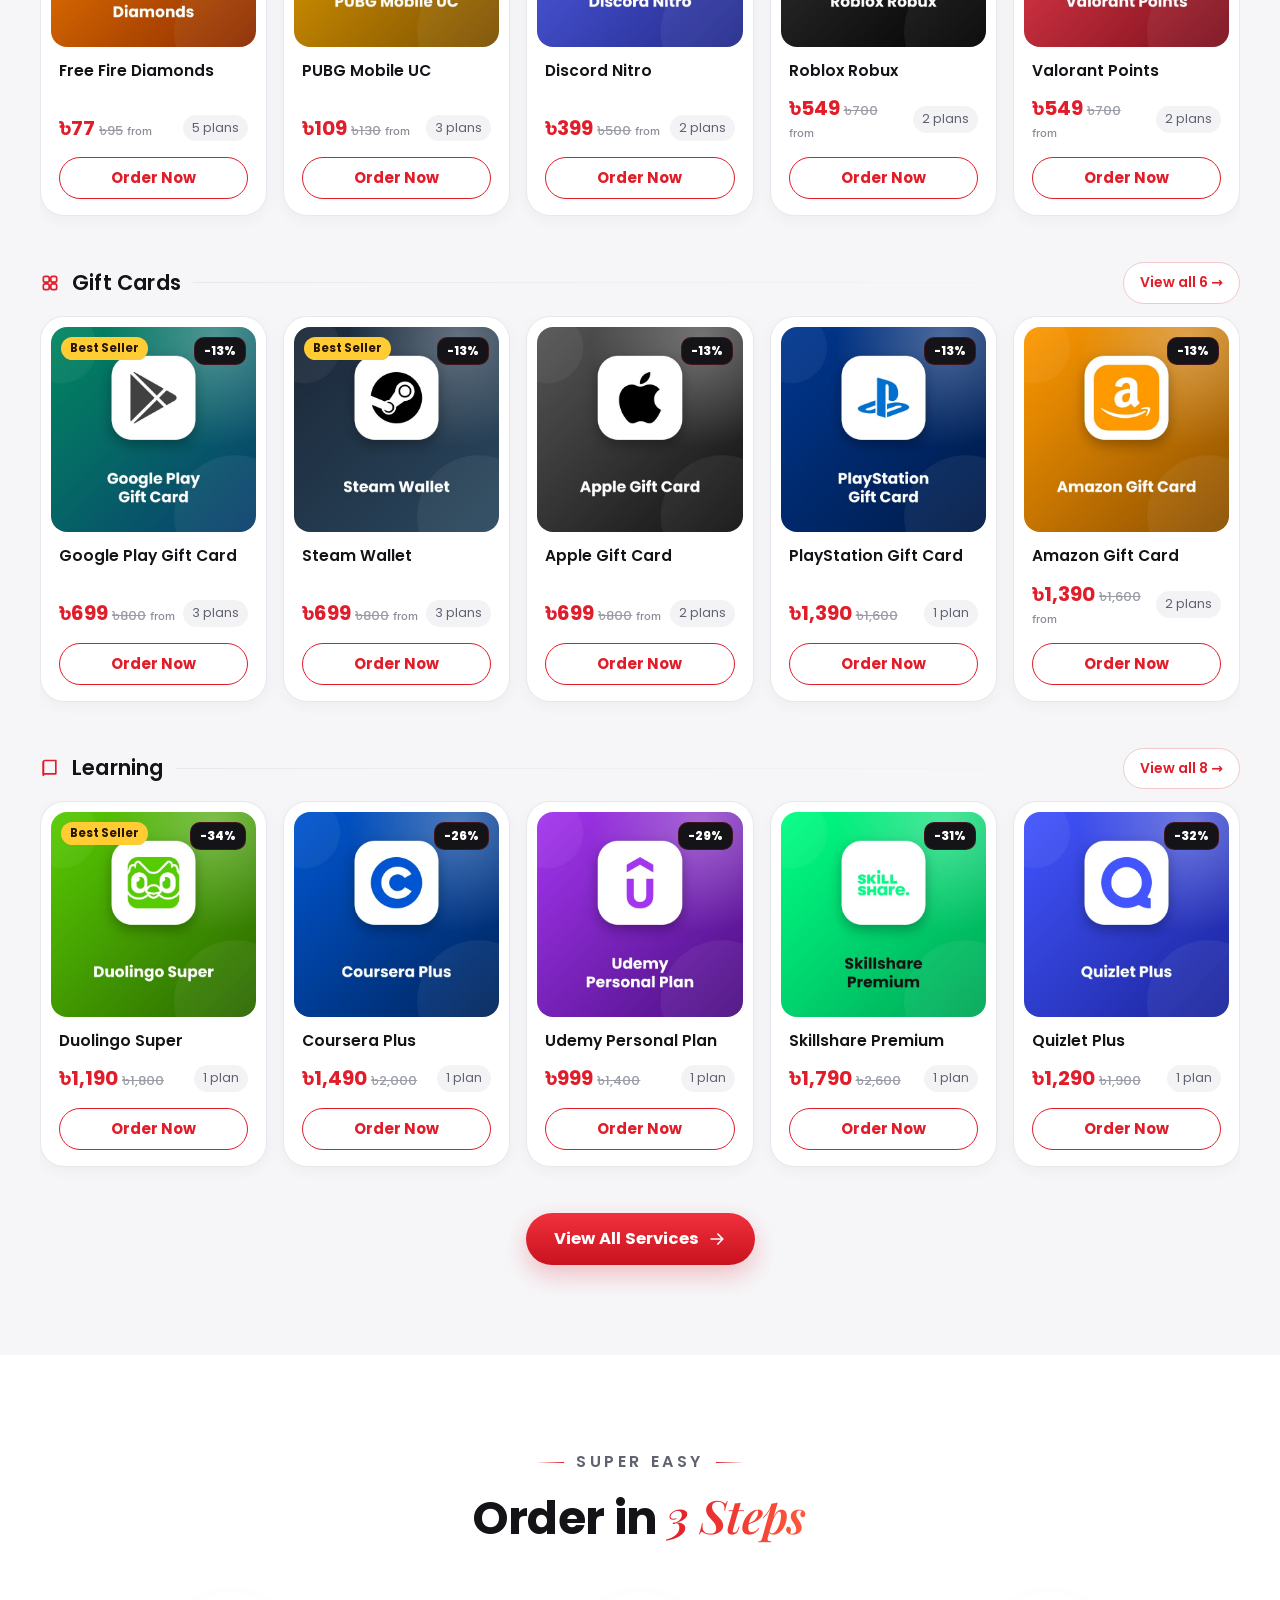
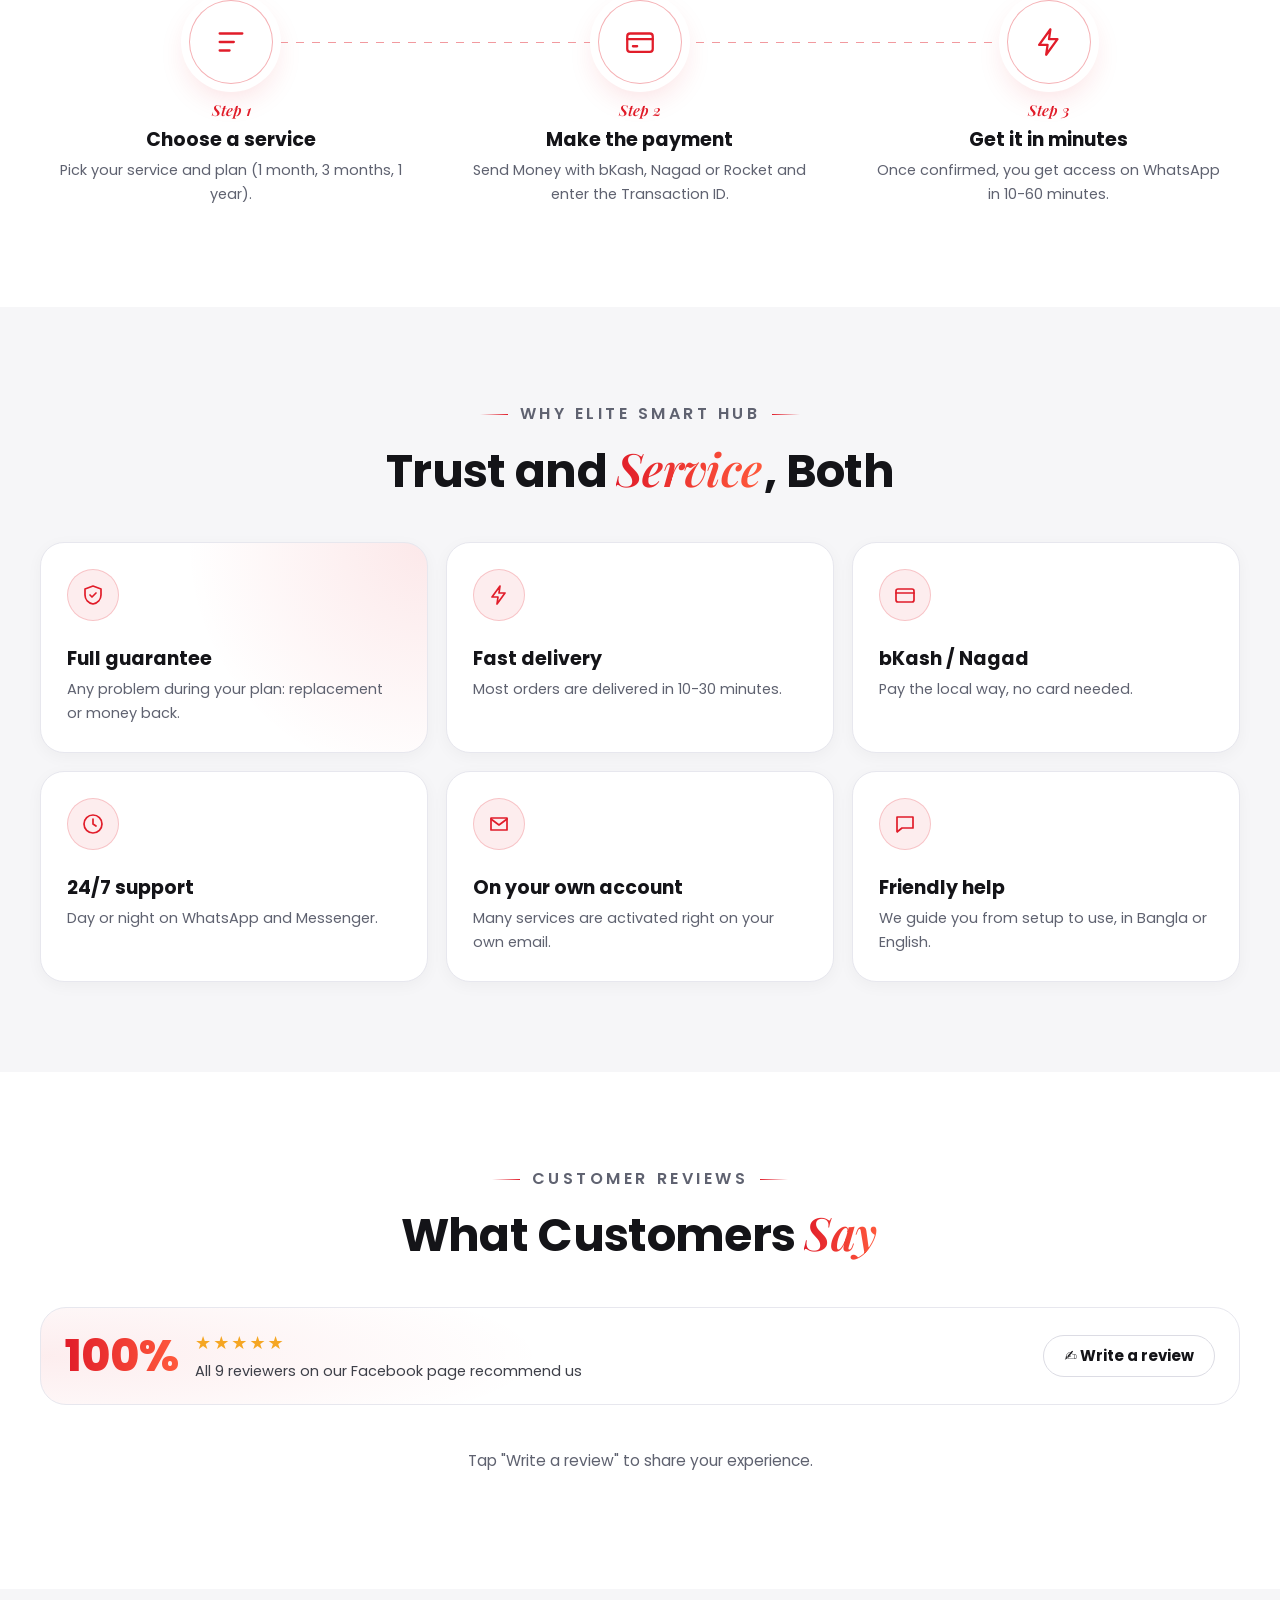
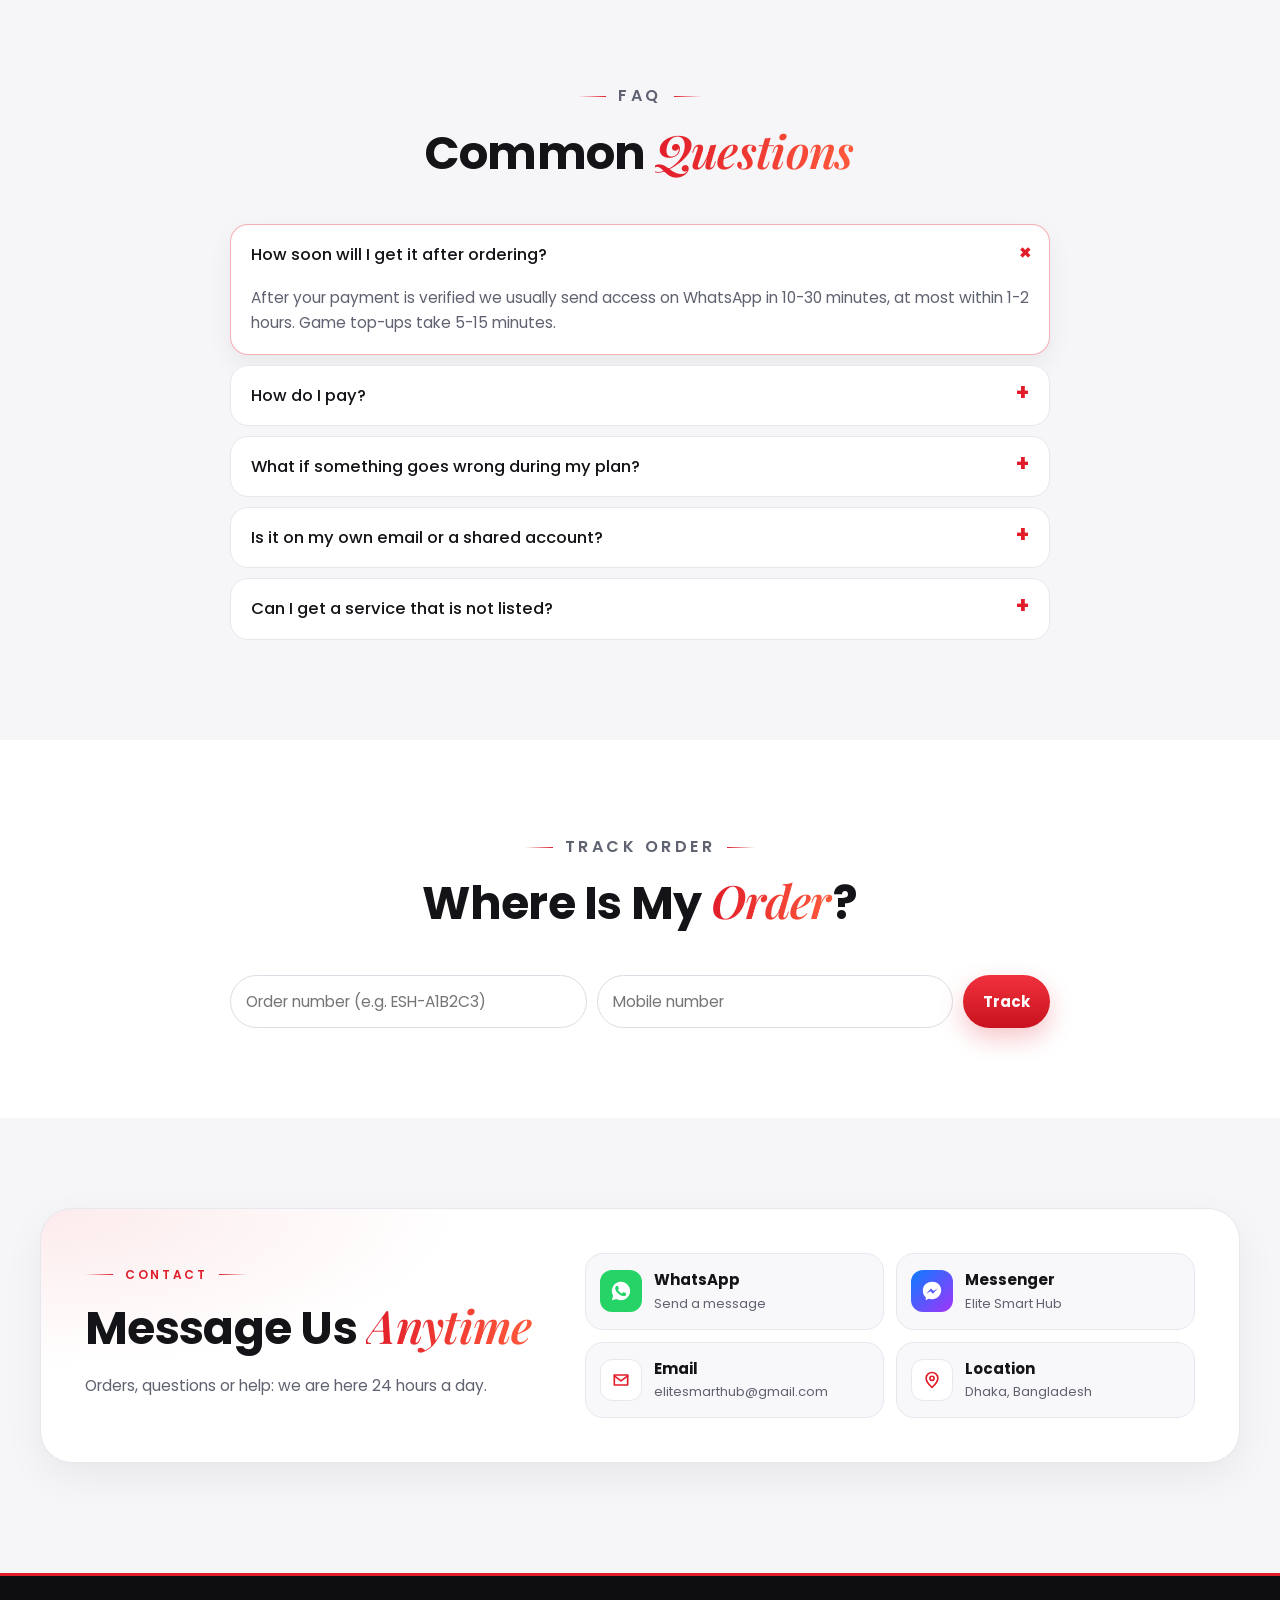
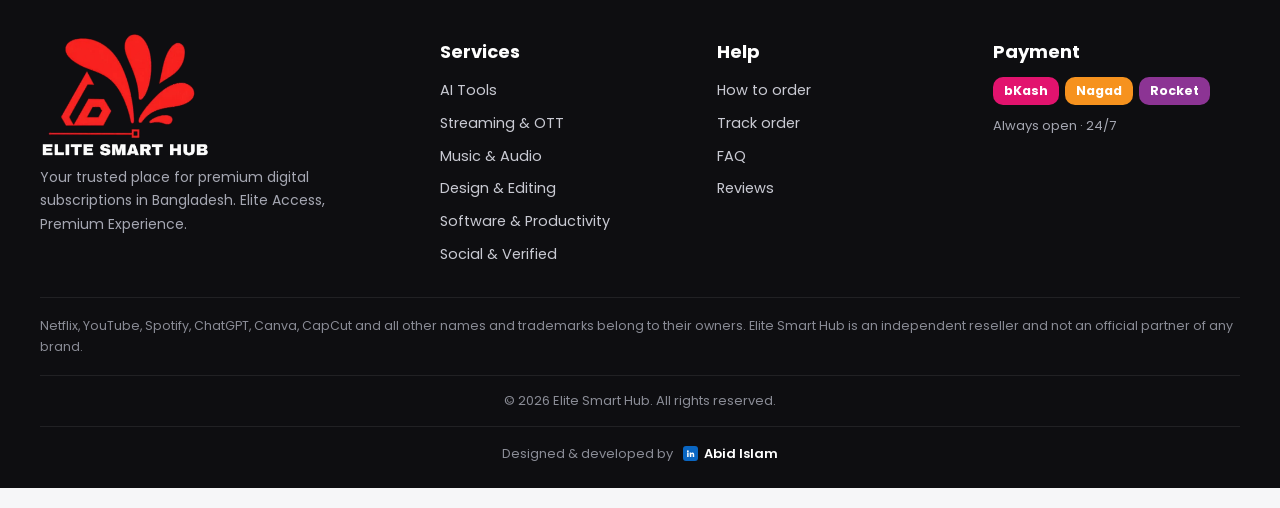
==== commit 87f29b1d: "Home shows a few of each category; separate All Services page" ====
--- a/index.html
+++ b/index.html
@@ -16,16 +16,16 @@
 <link rel="manifest" href="manifest.json">
 <link rel="preconnect" href="https://fonts.googleapis.com"><link rel="preconnect" href="https://fonts.gstatic.com" crossorigin>
 <link href="https://fonts.googleapis.com/css2?family=Hind+Siliguri:wght@400;500;600;700&family=Lilita+One&family=Playfair+Display:ital,wght@1,600;1,700&family=Poppins:wght@400;500;600;700;800&display=swap" rel="stylesheet">
-<link rel="stylesheet" href="assets/site.css?v=3.1">
+<link rel="stylesheet" href="assets/site.css?v=3.2">
 <script type="application/ld+json">{"@context":"https://schema.org","@type":"Store","name":"Elite Smart Hub","image":"img/icon-512.png","email":"elitesmarthub@gmail.com","address":{"@type":"PostalAddress","addressLocality":"Dhaka","addressCountry":"BD"},"openingHours":"Mo-Su 00:00-23:59","priceRange":"৳৳"}</script>
 </head>
-<body>
+<body data-page="home">
 <a class="skip" href="#services">Skip to services</a>
 
 <header class="hd" id="top">
  <div class="wrap hd-in">
   <a class="logo" href="#top" aria-label="Elite Smart Hub"><img src="img/logo-mark.svg" alt="" width="54" height="39"><span><b>ELITE SMART HUB</b><small>Premium Subscriptions</small></span></a>
-  <nav class="nav" aria-label="Menu"><a href="#services">Services</a><a href="#how">How to Order</a><a href="#reviews">Reviews</a><a href="#faq">FAQ</a><a href="#track">Track Order</a></nav>
+  <nav class="nav" aria-label="Menu"><a href="services.html">All Services</a><a href="#how">How to Order</a><a href="#reviews">Reviews</a><a href="#faq">FAQ</a><a href="#track">Track Order</a></nav>
   <button class="hd-search" type="button" aria-label="Search" onclick="focusSearch()"><svg viewBox="0 0 24 24"><circle cx="11" cy="11" r="7"/><path d="M20 20l-4-4"/></svg></button>
   <a class="btn wa hd-wa" data-wa="Hello Elite Smart Hub, I want to buy a subscription." target="_blank" rel="noopener"><svg viewBox="0 0 24 24" class="f"><use href="#i-wa"/></svg><span>WhatsApp</span></a>
  </div>
@@ -74,6 +74,7 @@
   <div class="tabs" id="tabs" role="tablist"></div>
   <div id="grid"></div>
   <p class="empty" id="empty" hidden>Nothing found. <a data-wa="Hello, I am looking for this service:" target="_blank" rel="noopener">Ask us on WhatsApp</a> and we will arrange it.</p>
+  <div class="view-all"><a class="btn red lg" href="services.html">View All Services <svg viewBox="0 0 24 24"><path d="M5 12h14M13 6l6 6-6 6"/></svg></a></div>
  </div>
 </section>
 
@@ -162,7 +163,7 @@
 
 <nav class="tabbar" aria-label="Bottom menu">
  <a href="#top"><svg viewBox="0 0 24 24"><path d="M4 11l8-7 8 7v9h-5v-6H9v6H4z"/></svg><span>Home</span></a>
- <a href="#services"><svg viewBox="0 0 24 24"><rect x="4" y="4" width="7" height="7" rx="2"/><rect x="13" y="4" width="7" height="7" rx="2"/><rect x="4" y="13" width="7" height="7" rx="2"/><rect x="13" y="13" width="7" height="7" rx="2"/></svg><span>Services</span></a>
+ <a href="services.html"><svg viewBox="0 0 24 24"><rect x="4" y="4" width="7" height="7" rx="2"/><rect x="13" y="4" width="7" height="7" rx="2"/><rect x="4" y="13" width="7" height="7" rx="2"/><rect x="13" y="13" width="7" height="7" rx="2"/></svg><span>Services</span></a>
  <a href="#track"><svg viewBox="0 0 24 24"><path d="M3 7l9-4 9 4-9 4z"/><path d="M3 7v10l9 4 9-4V7M12 11v10"/></svg><span>Track</span></a>
  <a class="tb-wa" data-wa="Hello Elite Smart Hub, I want to buy a subscription." target="_blank" rel="noopener"><svg viewBox="0 0 24 24" class="f"><use href="#i-wa"/></svg><span>WhatsApp</span></a>
 </nav>
@@ -177,6 +178,6 @@
  <symbol id="i-ms" viewBox="0 0 24 24"><path d="M12 2C6.4 2 2 6.1 2 11.7c0 2.9 1.2 5.5 3.2 7.2V22l3-1.6c1.2.3 2.4.5 3.8.5 5.6 0 10-4.1 10-9.7S17.6 2 12 2zm1 13l-2.5-2.7L5.6 15l5.4-5.8 2.6 2.7L18.4 9z"/></symbol>
  <symbol id="i-crown" viewBox="0 0 64 48"><path d="M6 14l14 12L32 6l12 20 14-12-6 28H12z" fill="#e2c084" stroke="#a37c3c" stroke-width="2" stroke-linejoin="round"/><circle cx="6" cy="12" r="4" fill="#e2c084"/><circle cx="32" cy="5" r="4" fill="#e2c084"/><circle cx="58" cy="12" r="4" fill="#e2c084"/></symbol>
 </svg>
-<script src="assets/site.js?v=3.0"></script>
+<script src="assets/site.js?v=3.2"></script>
 </body>
 </html>
--- a/assets/site.css
+++ b/assets/site.css
@@ -625,3 +625,21 @@
 .pl input{accent-color:#e11d2a!important}
 .slider{background:#fff!important}.sl-dots button{background:rgba(20,20,30,.2)!important}.sl-dots button.on{background:#e11d2a!important}
 @media(min-width:1100px){.grid{grid-template-columns:repeat(5,1fr)!important;gap:16px!important}.card h3{font-size:15.5px}.card .sd{font-size:13px}}
+/* home: category rows (a few of each) + separate All Services page */
+body[data-page="home"] .tabs{position:static;background:none!important}
+.cat-row{display:flex;align-items:center;gap:14px;margin:34px 0 12px}
+.cat-row:first-child{margin-top:6px}
+.cat-row .cat-h{flex:1;margin:0!important}
+.see-all{flex:none;display:inline-flex;align-items:center;gap:6px;padding:8px 16px;border-radius:999px;border:1px solid #f1c9cc;background:#fff;color:#e11d2a;font-weight:600;font-size:14px;text-decoration:none;transition:.15s}
+.see-all:hover{background:#e11d2a;color:#fff;border-color:#e11d2a}
+#grid .hrow{grid-auto-columns:calc((100% - 4*16px)/5);padding-bottom:12px;scrollbar-color:#d9d9e2 transparent}
+#grid .hrow .card .sd{display:none}
+.view-all{text-align:center;margin-top:34px}
+.crumb{padding:22px 0 0;font-size:14px;color:#5f6270}.crumb a{color:#5f6270;text-decoration:none}.crumb a:hover{color:#e11d2a}.crumb span{margin:0 6px;color:#b5b7c0}.crumb b{color:#141418;font-weight:600}
+.shop-sec{padding-top:26px}
+.pg-h{margin:12px 0 10px;font-size:clamp(28px,4.2vw,46px);font-weight:700;letter-spacing:-.015em;line-height:1.2;color:#141418}
+.pg-h em{font-family:var(--serif);font-style:italic;font-weight:600;background:linear-gradient(90deg,#e11d2a,#ff5a3c);-webkit-background-clip:text;background-clip:text;color:transparent}
+body[data-page="shop"] .tabs{top:70px;background:var(--bg)!important;padding-top:10px}
+@media(max-width:1080px){#grid .hrow{grid-auto-columns:calc((100% - 3*16px)/4)}}
+@media(max-width:900px){#grid .hrow{grid-auto-columns:calc((100% - 2*16px)/3)}}
+@media(max-width:720px){#grid .hrow{grid-auto-columns:44%;gap:12px;margin:0 -16px;padding:0 16px 10px;scroll-padding:0 16px}.cat-row{margin-top:26px}.see-all{padding:6px 12px;font-size:13px}.cat-row .cat-h{font-size:18px}}
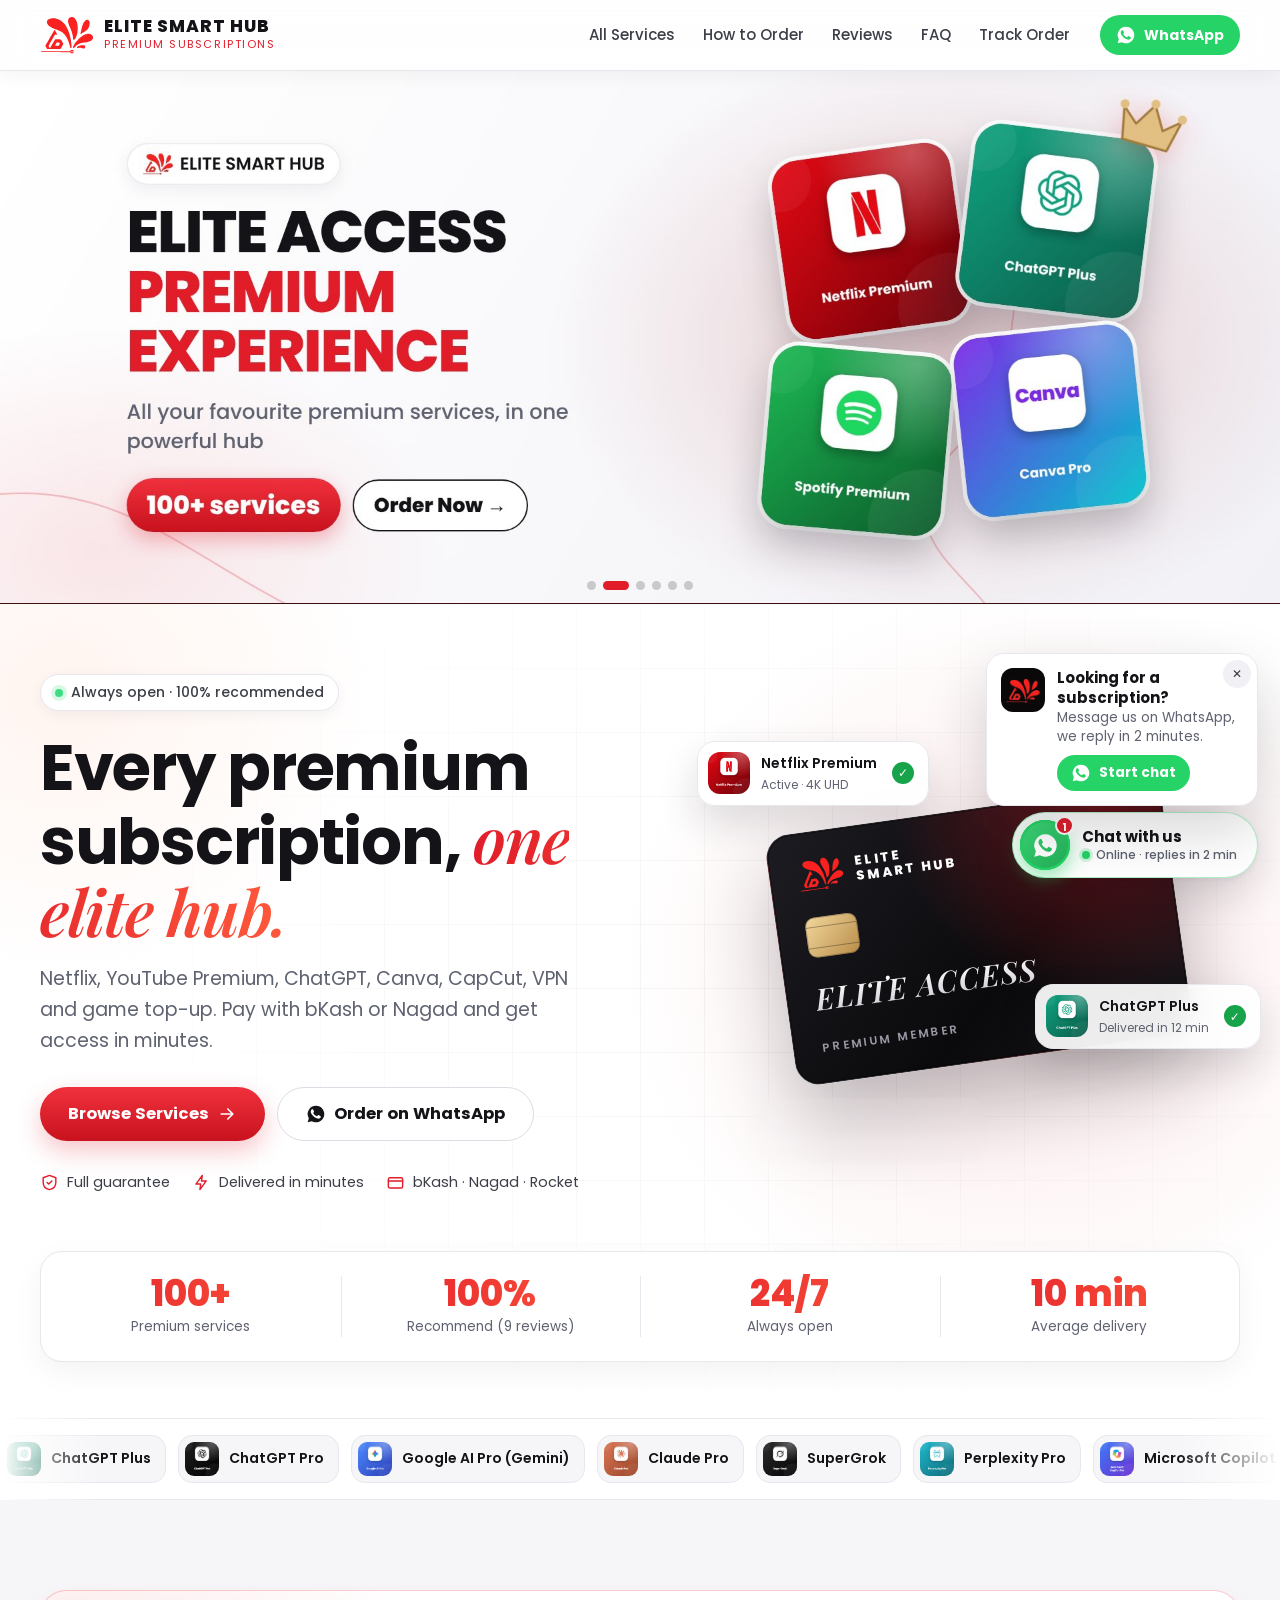
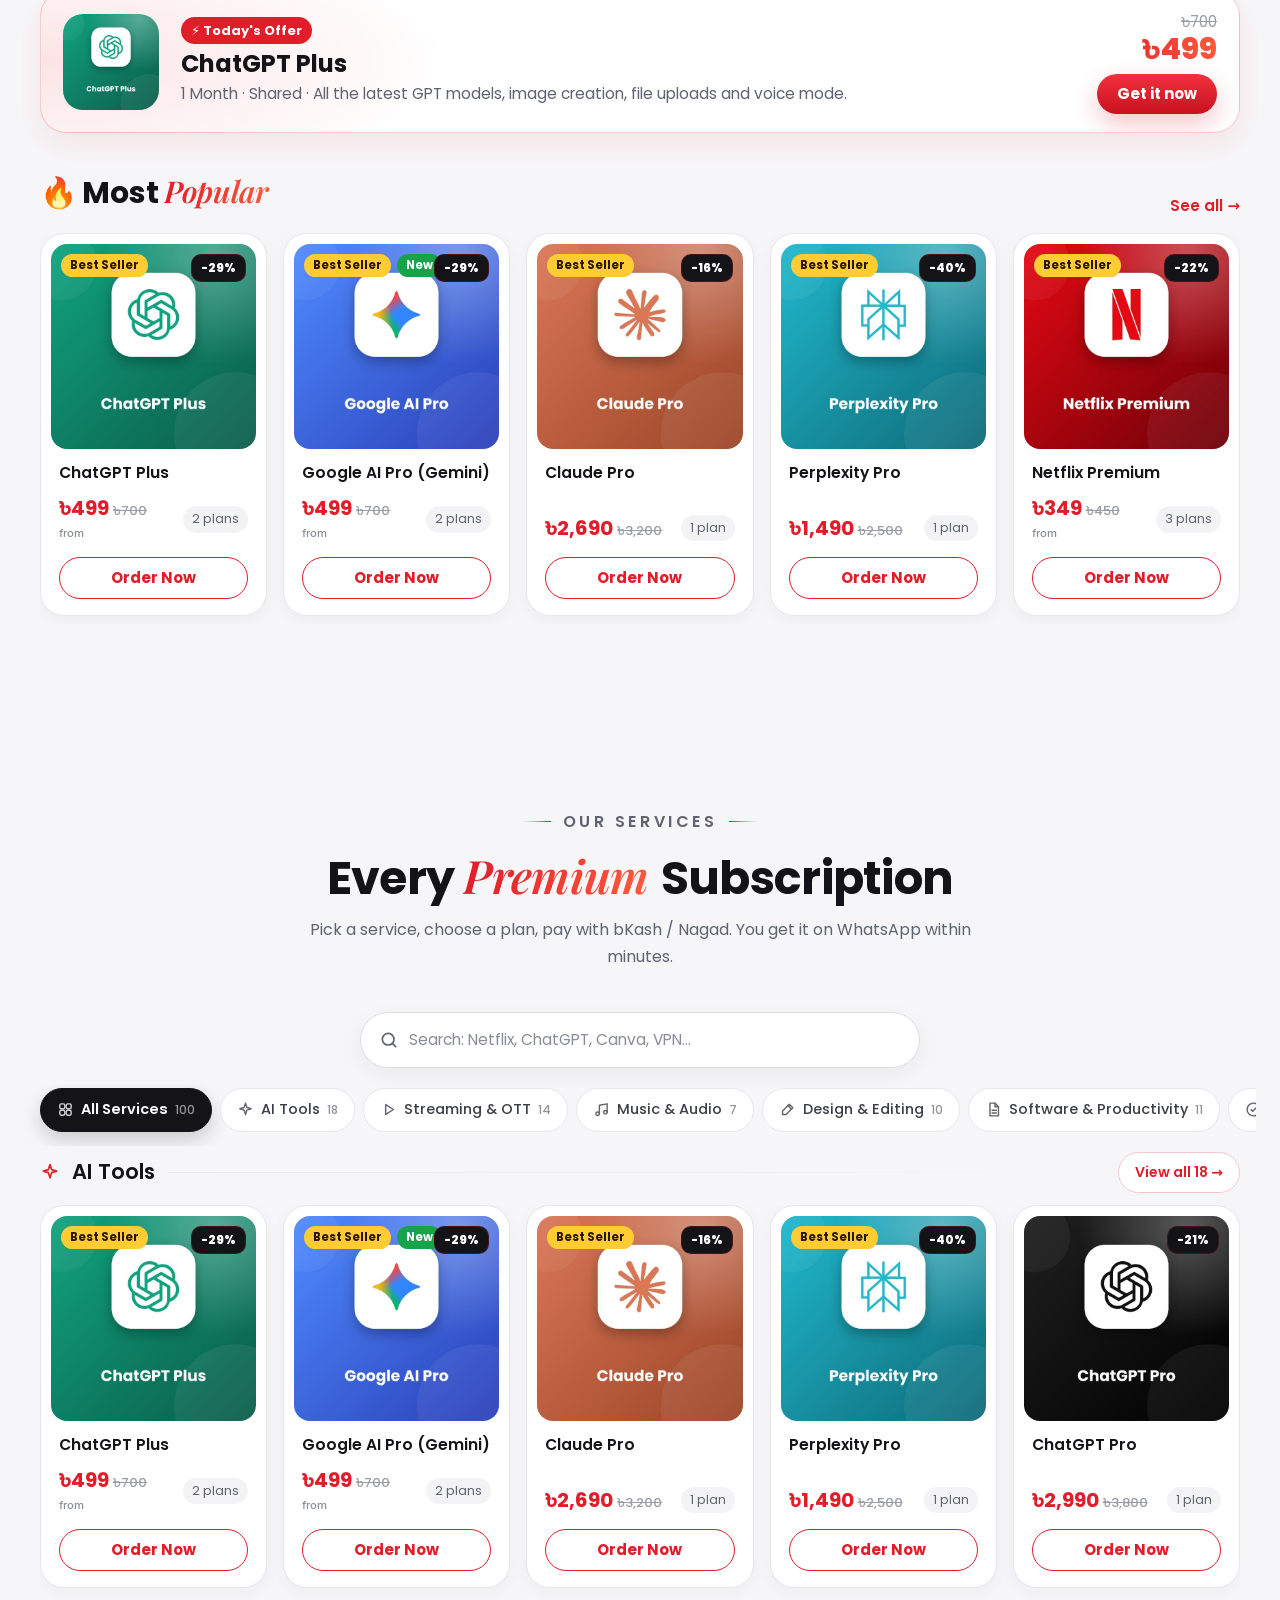
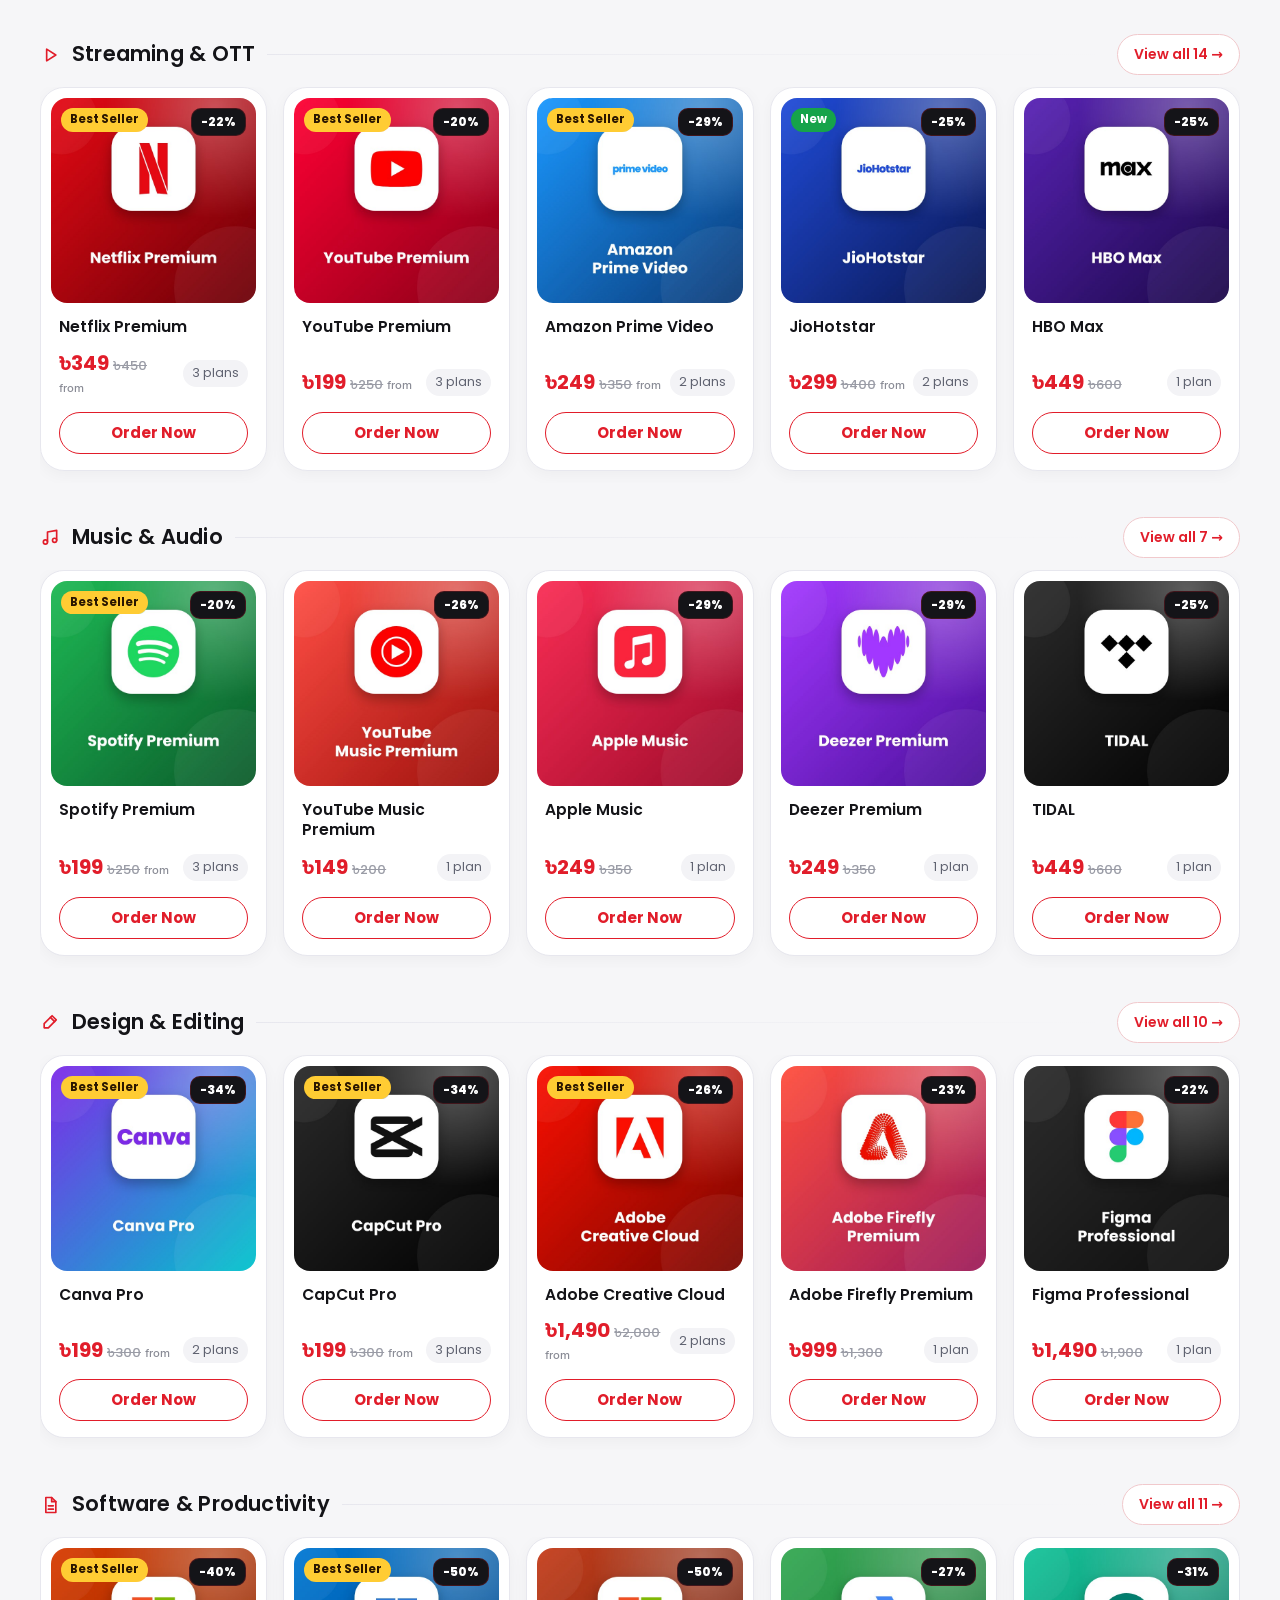
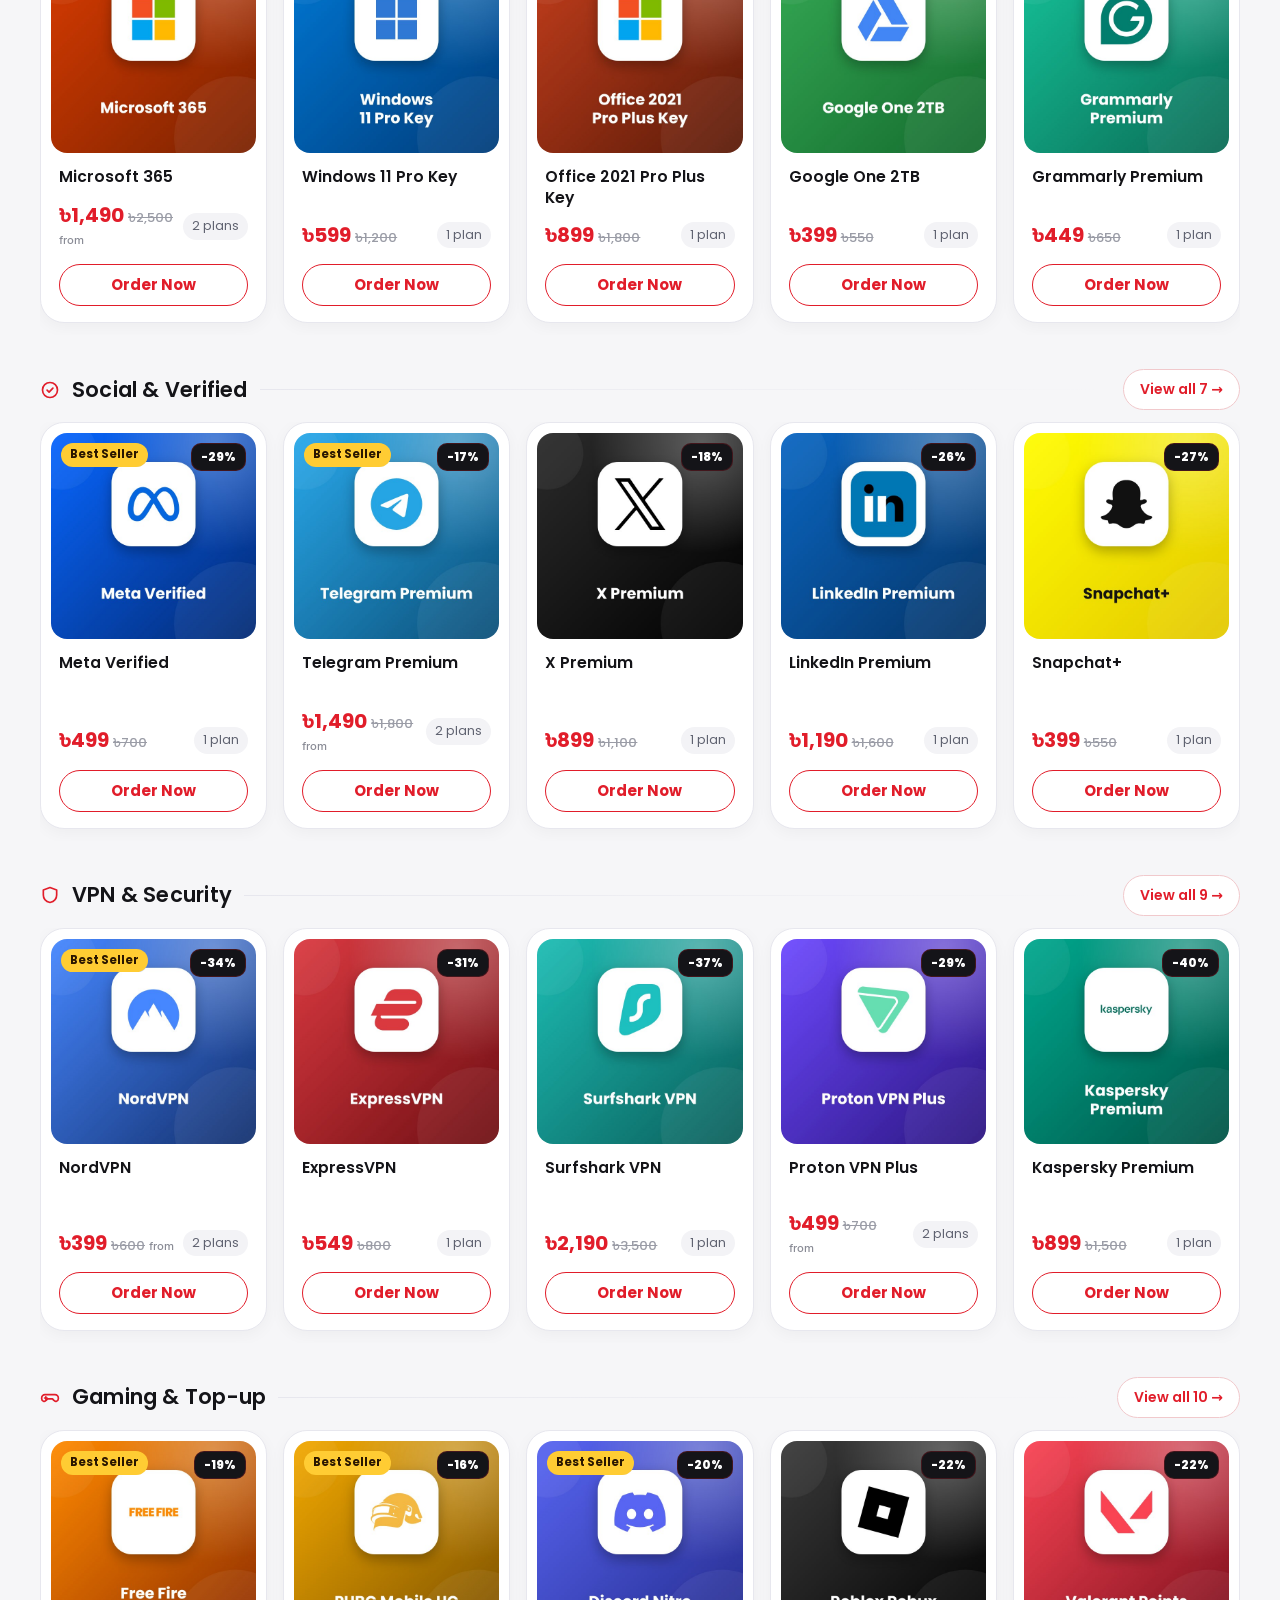
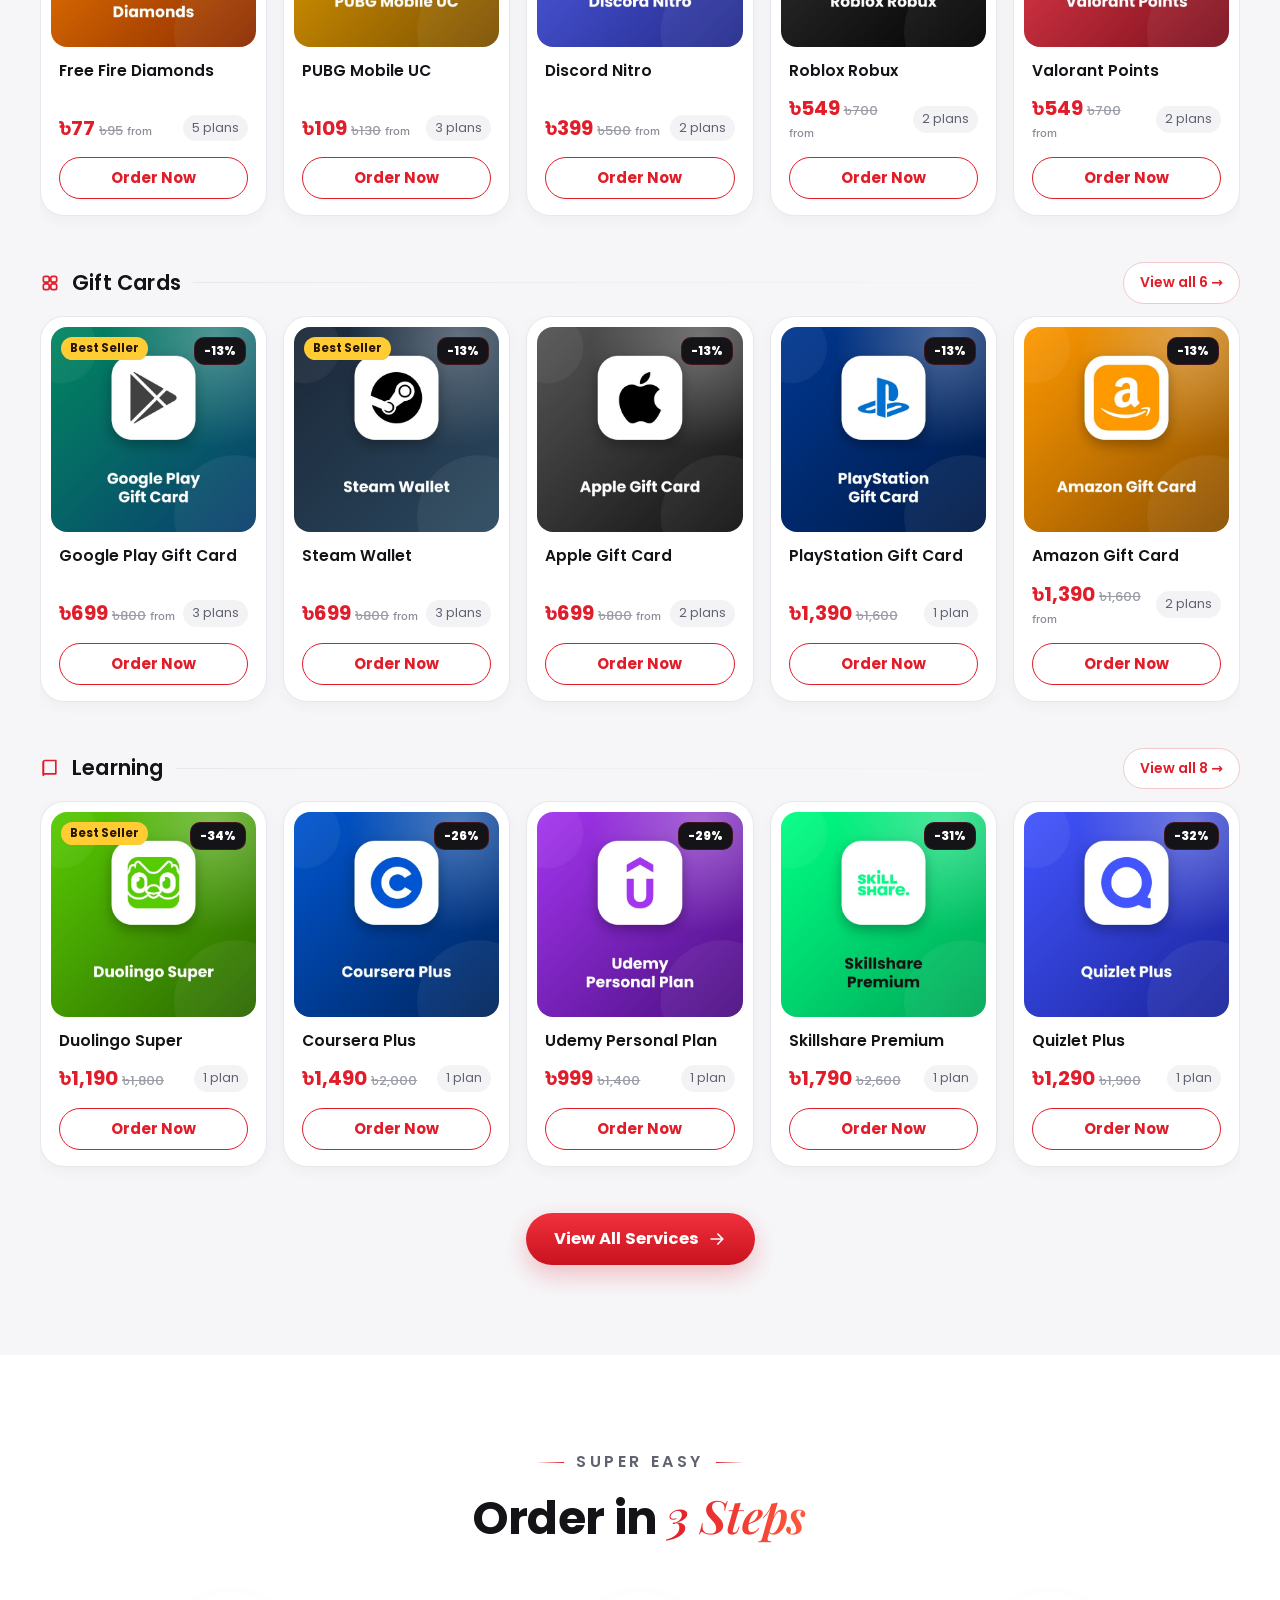
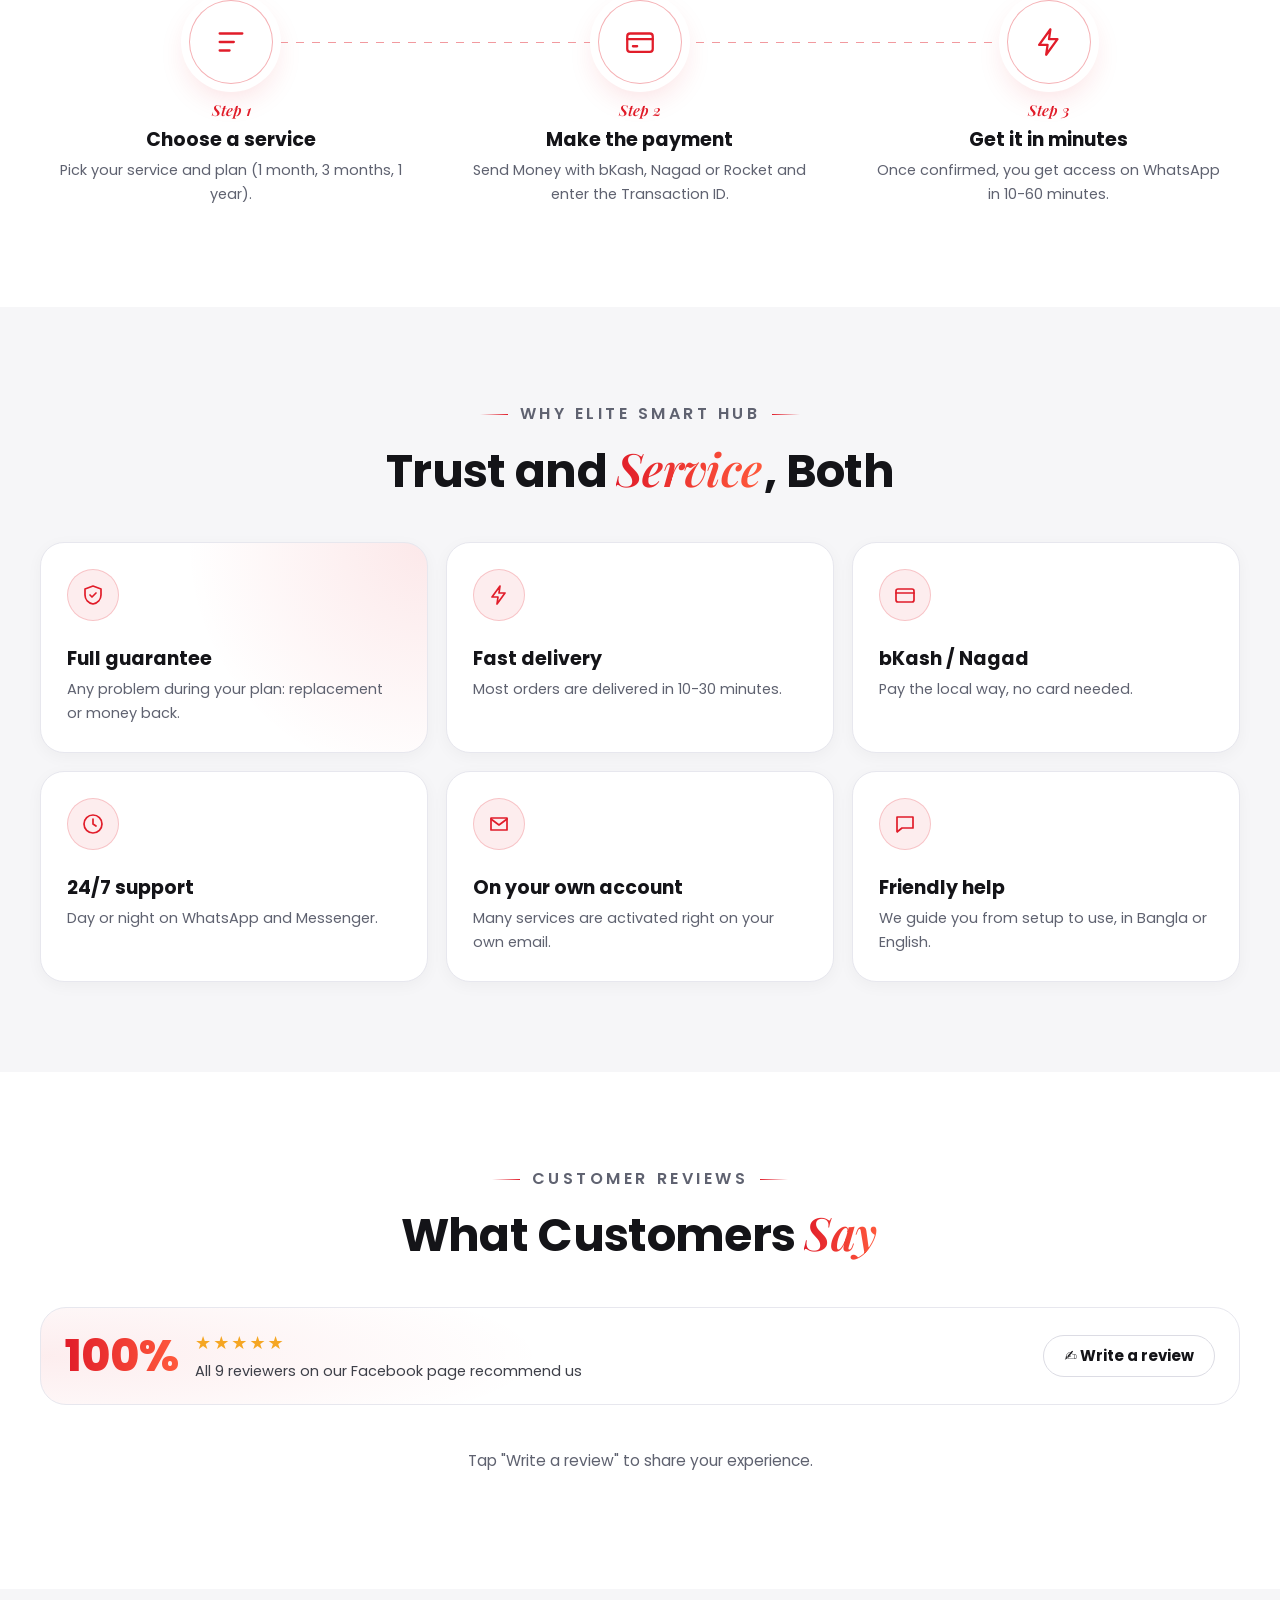
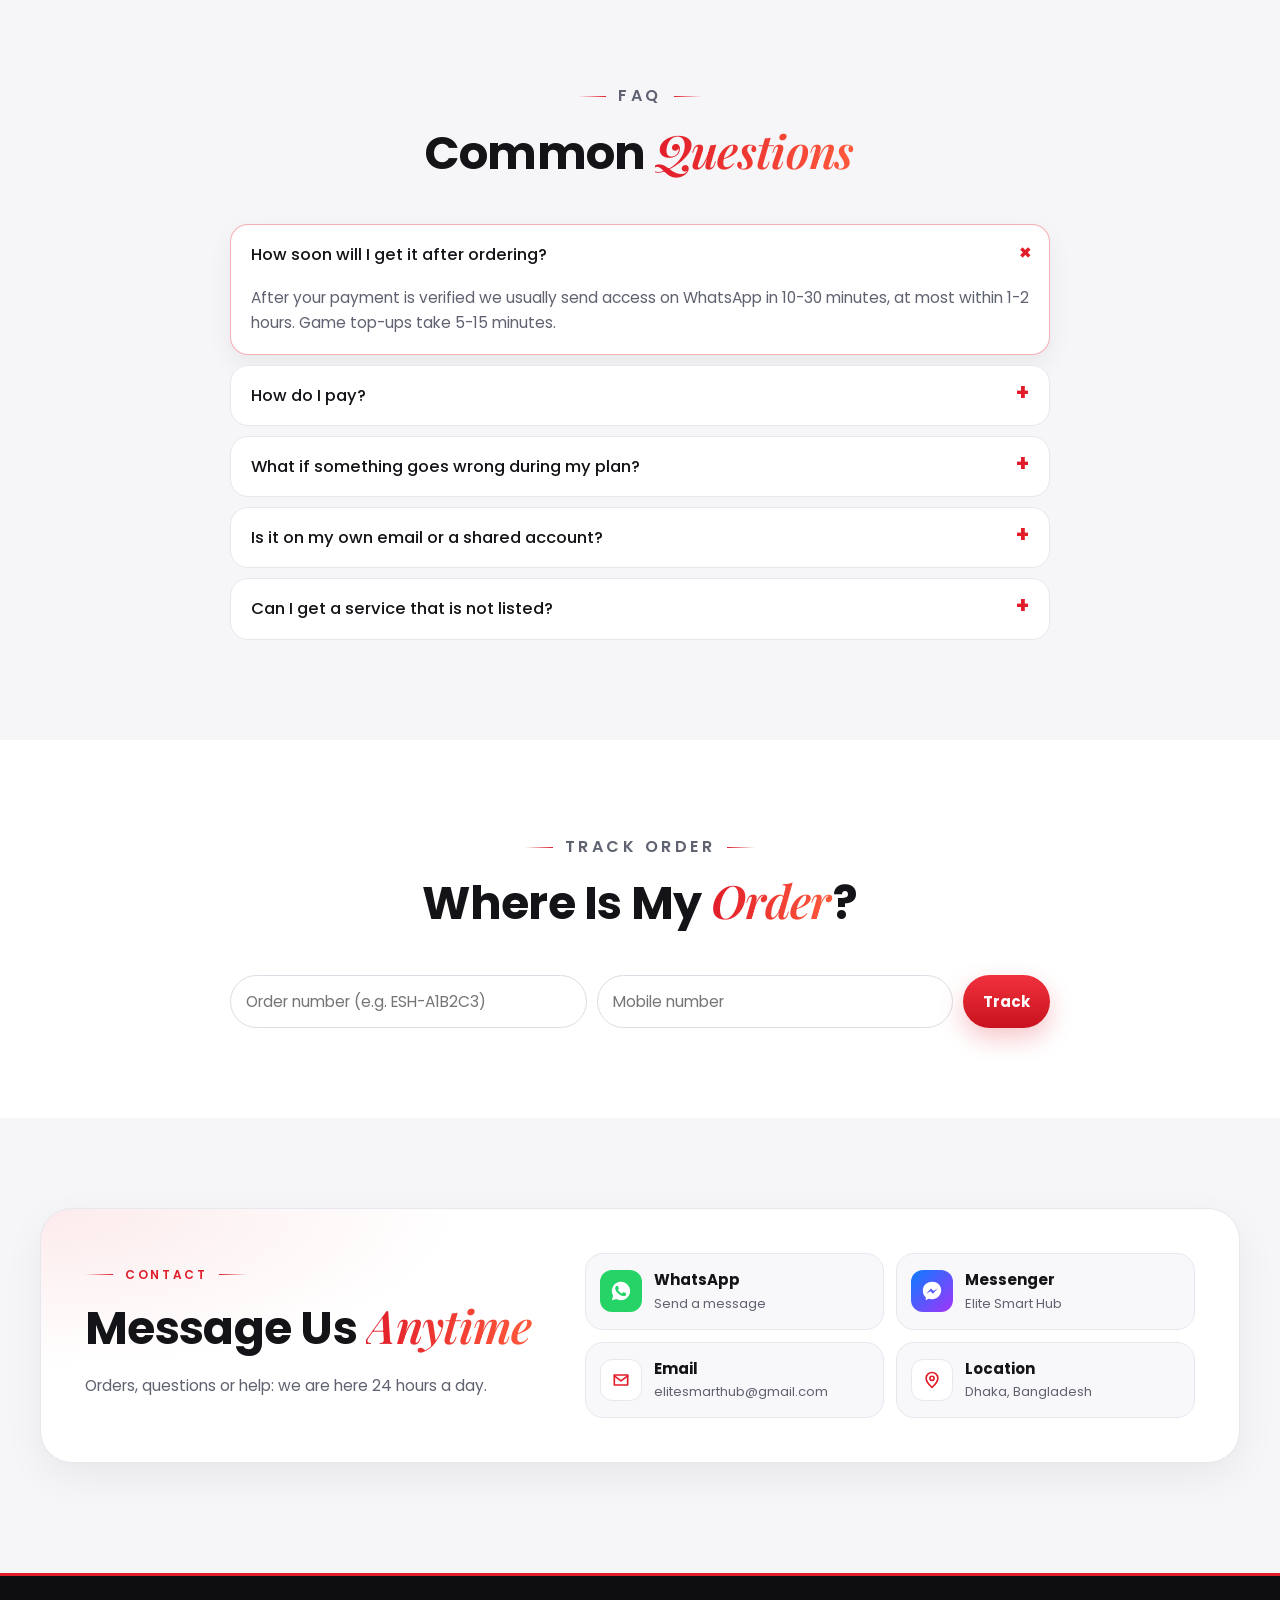
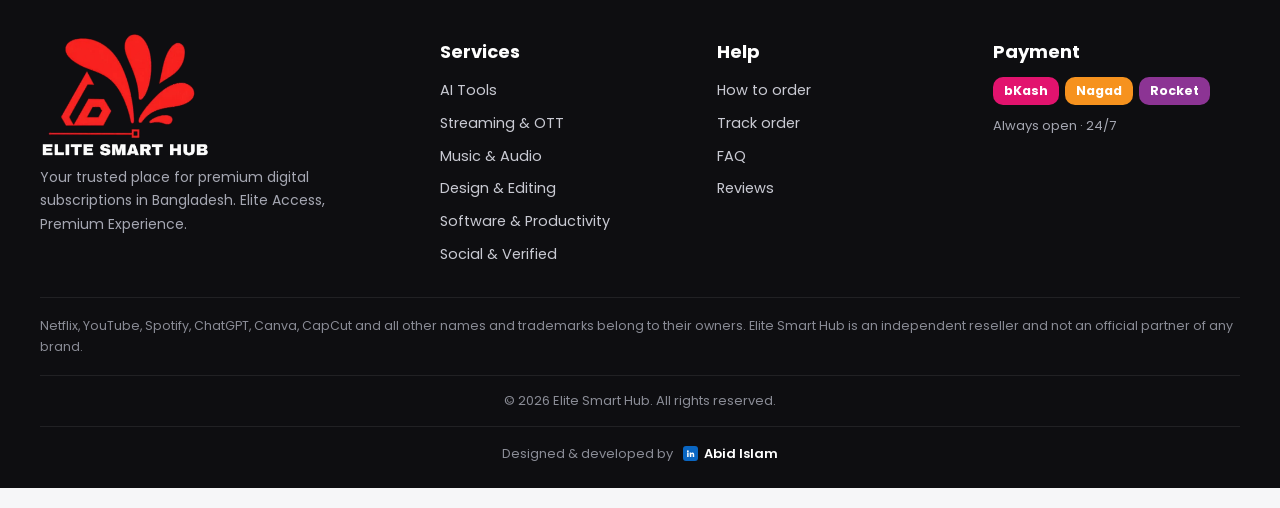
==== commit 9af8f747: "WhatsApp chat pill with live pulse and badge" ====
--- a/index.html
+++ b/index.html
@@ -16,7 +16,7 @@
 <link rel="manifest" href="manifest.json">
 <link rel="preconnect" href="https://fonts.googleapis.com"><link rel="preconnect" href="https://fonts.gstatic.com" crossorigin>
 <link href="https://fonts.googleapis.com/css2?family=Hind+Siliguri:wght@400;500;600;700&family=Lilita+One&family=Playfair+Display:ital,wght@1,600;1,700&family=Poppins:wght@400;500;600;700;800&display=swap" rel="stylesheet">
-<link rel="stylesheet" href="assets/site.css?v=3.2">
+<link rel="stylesheet" href="assets/site.css?v=3.3">
 <script type="application/ld+json">{"@context":"https://schema.org","@type":"Store","name":"Elite Smart Hub","image":"img/icon-512.png","email":"elitesmarthub@gmail.com","address":{"@type":"PostalAddress","addressLocality":"Dhaka","addressCountry":"BD"},"openingHours":"Mo-Su 00:00-23:59","priceRange":"৳৳"}</script>
 </head>
 <body data-page="home">
@@ -165,10 +165,10 @@
  <a href="#top"><svg viewBox="0 0 24 24"><path d="M4 11l8-7 8 7v9h-5v-6H9v6H4z"/></svg><span>Home</span></a>
  <a href="services.html"><svg viewBox="0 0 24 24"><rect x="4" y="4" width="7" height="7" rx="2"/><rect x="13" y="4" width="7" height="7" rx="2"/><rect x="4" y="13" width="7" height="7" rx="2"/><rect x="13" y="13" width="7" height="7" rx="2"/></svg><span>Services</span></a>
  <a href="#track"><svg viewBox="0 0 24 24"><path d="M3 7l9-4 9 4-9 4z"/><path d="M3 7v10l9 4 9-4V7M12 11v10"/></svg><span>Track</span></a>
- <a class="tb-wa" data-wa="Hello Elite Smart Hub, I want to buy a subscription." target="_blank" rel="noopener"><svg viewBox="0 0 24 24" class="f"><use href="#i-wa"/></svg><span>WhatsApp</span></a>
+ <a class="tb-wa" data-wa="Hello Elite Smart Hub, I want to buy a subscription." target="_blank" rel="noopener"><span class="tbw-ic"><svg viewBox="0 0 24 24" class="f"><use href="#i-wa"/></svg><i class="fwa-b">1</i></span><span>WhatsApp</span></a>
 </nav>
 
-<a class="fwa" data-wa="Hello Elite Smart Hub, I want to buy a subscription." aria-label="WhatsApp"><svg viewBox="0 0 24 24" class="f"><use href="#i-wa"/></svg></a>
+<a class="fwa" data-wa="Hello Elite Smart Hub, I want to buy a subscription." aria-label="Chat on WhatsApp"><span class="fwa-ic"><svg viewBox="0 0 24 24" class="f"><use href="#i-wa"/></svg><i class="fwa-b">1</i></span><span class="fwa-t"><b>Chat with us</b><small><i class="fwa-dot"></i>Online · replies in 2 min</small></span></a>
 <div class="wapop" id="wapop" hidden><button class="x" type="button" aria-label="Close" onclick="closeWaPop()">✕</button><img src="img/icon-192.png" alt="" width="44" height="44"><div><b>Looking for a subscription?</b><p>Message us on WhatsApp, we reply in 2 minutes.</p><a class="btn wa" data-wa="Hello Elite Smart Hub, I want to buy a subscription." onclick="closeWaPop()"><svg viewBox="0 0 24 24" class="f"><use href="#i-wa"/></svg> Start chat</a></div></div>
 <div class="sheet" id="sheet" hidden><div class="sheet-bg" onclick="closeSheet()"></div><div class="sheet-box" role="dialog" aria-modal="true" aria-labelledby="shTitle" id="sheetBox"></div></div>
 <div class="toast" id="toast" role="status"></div>
--- a/assets/site.css
+++ b/assets/site.css
@@ -643,3 +643,29 @@
 @media(max-width:1080px){#grid .hrow{grid-auto-columns:calc((100% - 3*16px)/4)}}
 @media(max-width:900px){#grid .hrow{grid-auto-columns:calc((100% - 2*16px)/3)}}
 @media(max-width:720px){#grid .hrow{grid-auto-columns:44%;gap:12px;margin:0 -16px;padding:0 16px 10px;scroll-padding:0 16px}.cat-row{margin-top:26px}.see-all{padding:6px 12px;font-size:13px}.cat-row .cat-h{font-size:18px}}
+/* ===== WhatsApp chat pill 3.3 ===== */
+.fwa{width:auto!important;height:auto!important;border-radius:999px!important;background:#fff!important;color:#141418!important;display:flex!important;align-items:center;gap:12px;padding:7px 20px 7px 7px;border:1px solid rgba(37,211,102,.35);box-shadow:0 16px 40px rgba(20,20,30,.16),0 2px 6px rgba(20,20,30,.06)!important;animation:none!important;text-decoration:none;cursor:pointer;transition:transform .2s,box-shadow .2s}
+.fwa:hover{transform:translateY(-3px);box-shadow:0 22px 50px rgba(37,211,102,.28),0 2px 6px rgba(20,20,30,.06)!important}
+.fwa-ic,.tbw-ic{position:relative;display:grid;place-items:center;border-radius:50%;background:linear-gradient(145deg,#3ee07a,#1faa54);color:#fff;flex:none}
+.fwa-ic{width:50px;height:50px;box-shadow:0 8px 18px rgba(37,211,102,.45)}
+.fwa-ic svg{width:27px!important;height:27px!important;position:relative;z-index:1}
+.fwa-ic::before,.fwa-ic::after,.tbw-ic::before{content:"";position:absolute;inset:0;border-radius:50%;border:2px solid #25d366;animation:waRing 2.4s ease-out infinite}
+.fwa-ic::after{animation-delay:1.2s}
+@keyframes waRing{0%{transform:scale(1);opacity:.75}100%{transform:scale(1.7);opacity:0}}
+.fwa-b{position:absolute;top:-4px;right:-4px;z-index:2;min-width:19px;height:19px;padding:0 5px;border-radius:99px;background:#e11d2a;color:#fff;font:700 11px/19px Poppins,system-ui,sans-serif;font-style:normal;text-align:center;border:2px solid #fff;animation:waBadge 3s ease-in-out infinite}
+@keyframes waBadge{0%,80%,100%{transform:scale(1)}88%{transform:scale(1.25)}}
+.fwa-t{display:grid;line-height:1.2;text-align:left}
+.fwa-t b{font-size:15px;font-weight:700;color:#141418}
+.fwa-t small{display:flex;align-items:center;gap:6px;font-size:12px;color:#5f6270;font-weight:500;margin-top:2px}
+.fwa-dot{width:8px;height:8px;border-radius:50%;background:#25d366;box-shadow:0 0 0 3px rgba(37,211,102,.22);animation:waDot 1.6s ease-in-out infinite;font-style:normal}
+@keyframes waDot{50%{opacity:.35}}
+@media (min-width:721px) and (max-width:1000px){.fwa{padding:6px}.fwa-t{display:none}}
+@media (max-width:720px){
+ .fwa{display:none!important}
+ .tabbar .tb-wa{background:none!important;color:#1faa54!important;overflow:visible}
+ .tabbar .tb-wa .tbw-ic{width:46px;height:46px;margin-top:-22px;border:4px solid #fff;box-shadow:0 8px 18px rgba(37,211,102,.45)}
+ .tabbar .tb-wa .tbw-ic svg{width:24px;height:24px;position:relative;z-index:1}
+ .tabbar .tb-wa .fwa-b{top:-5px;right:-7px}
+ .tabbar .tb-wa>span:last-child{font-weight:700}
+}
+@media (prefers-reduced-motion:reduce){.fwa-ic::before,.fwa-ic::after,.tbw-ic::before,.fwa-b,.fwa-dot{animation:none}}
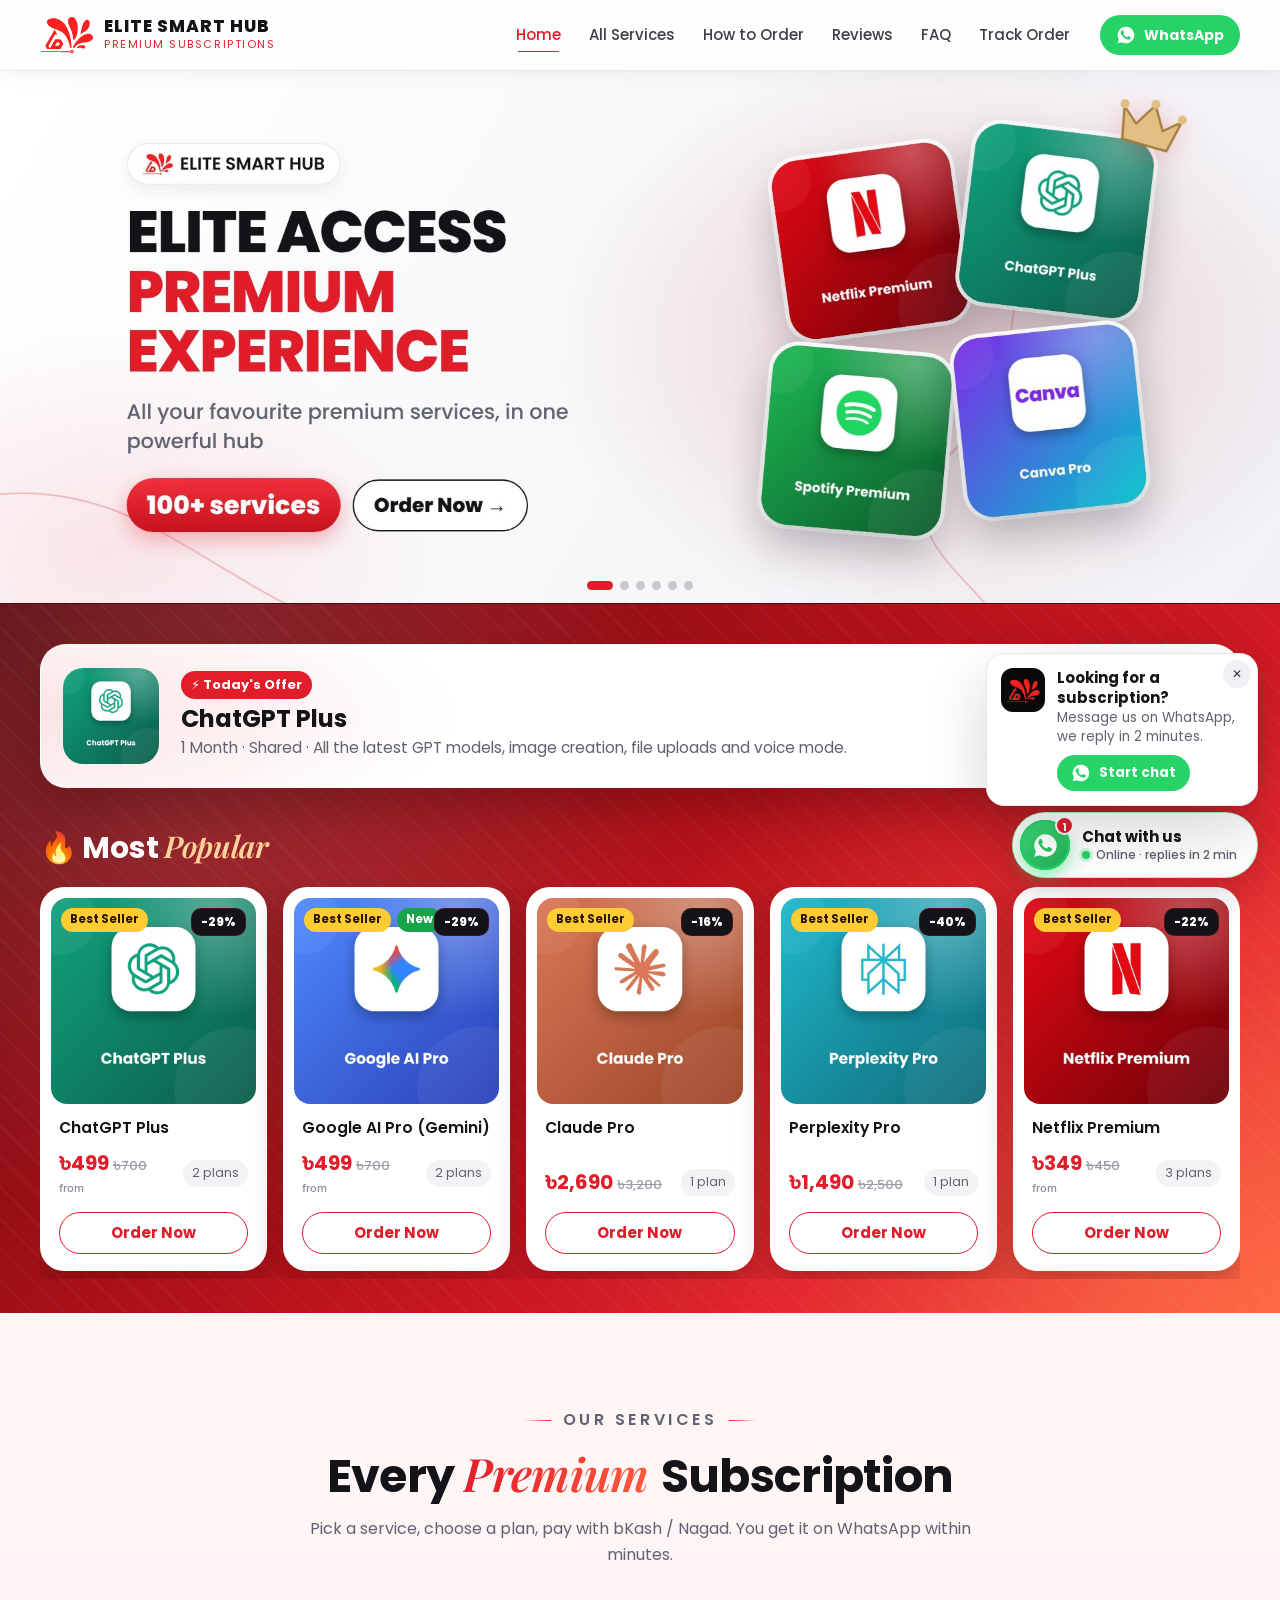
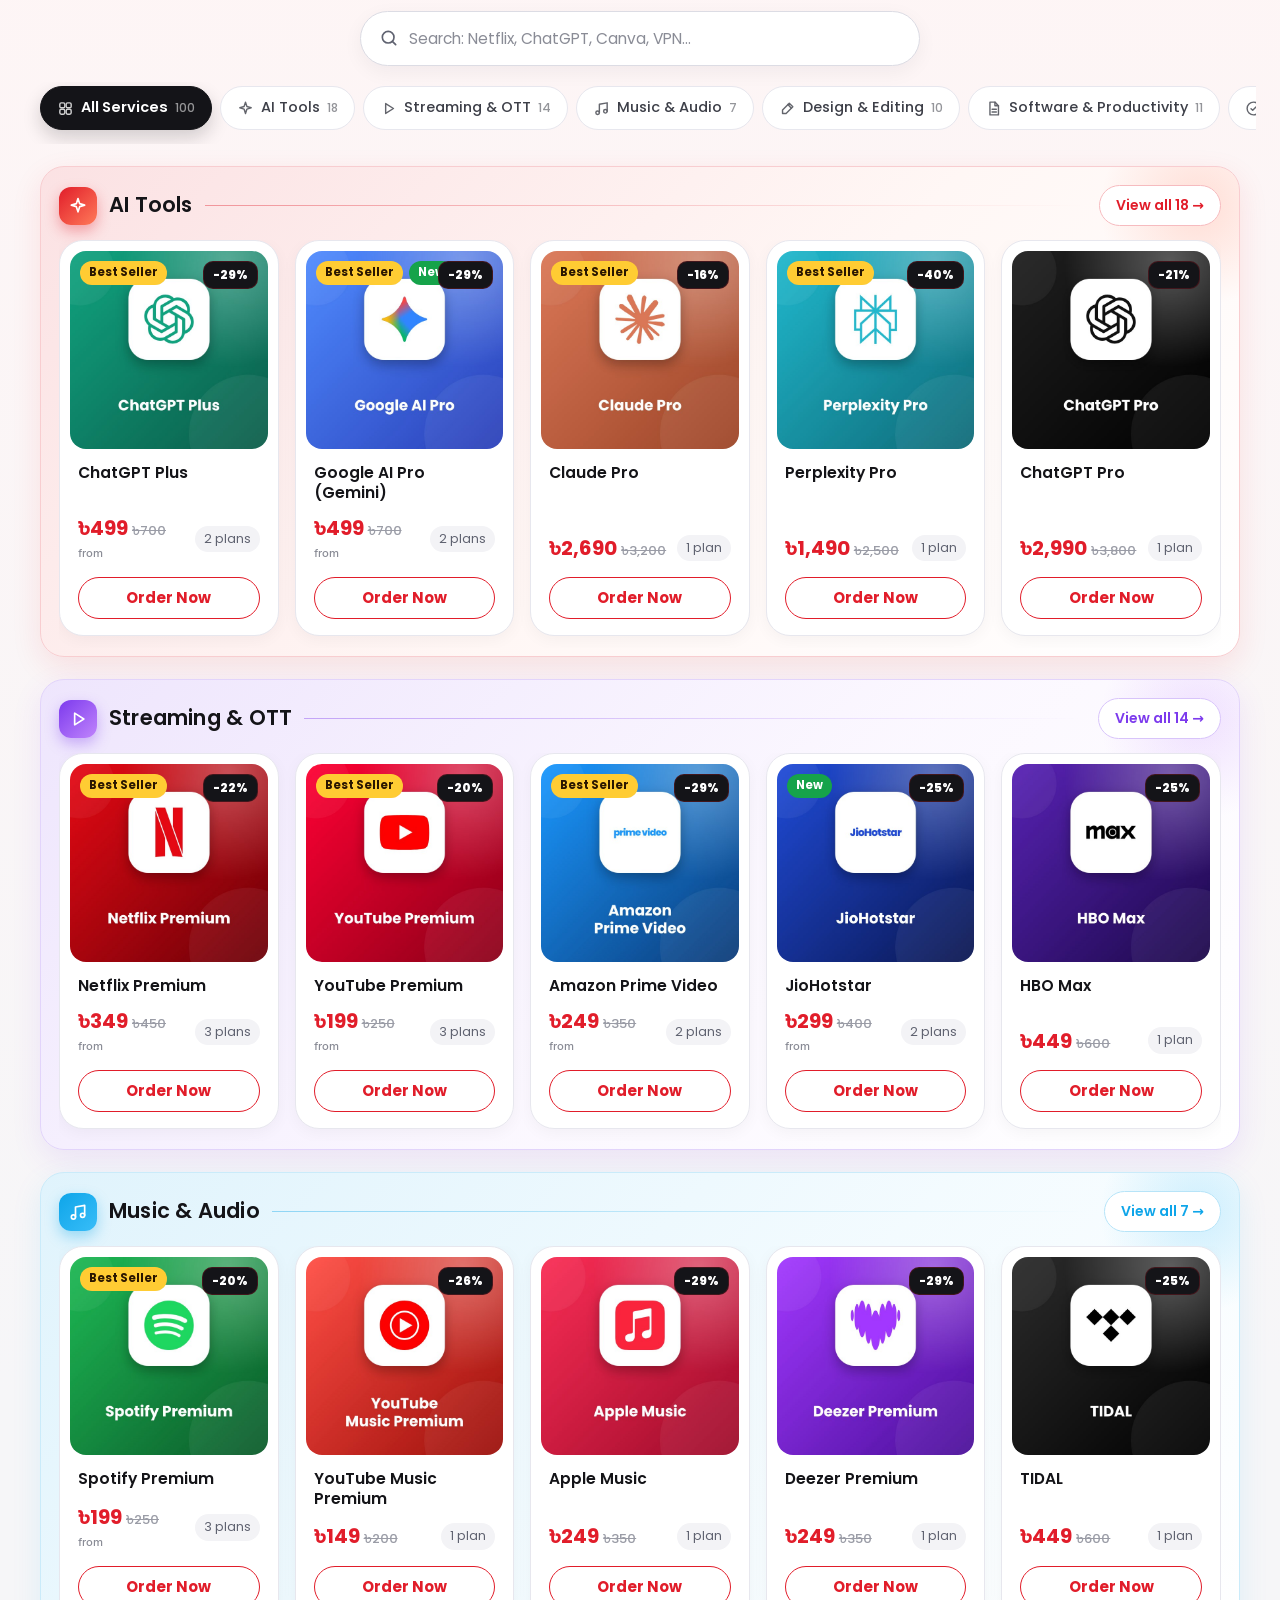
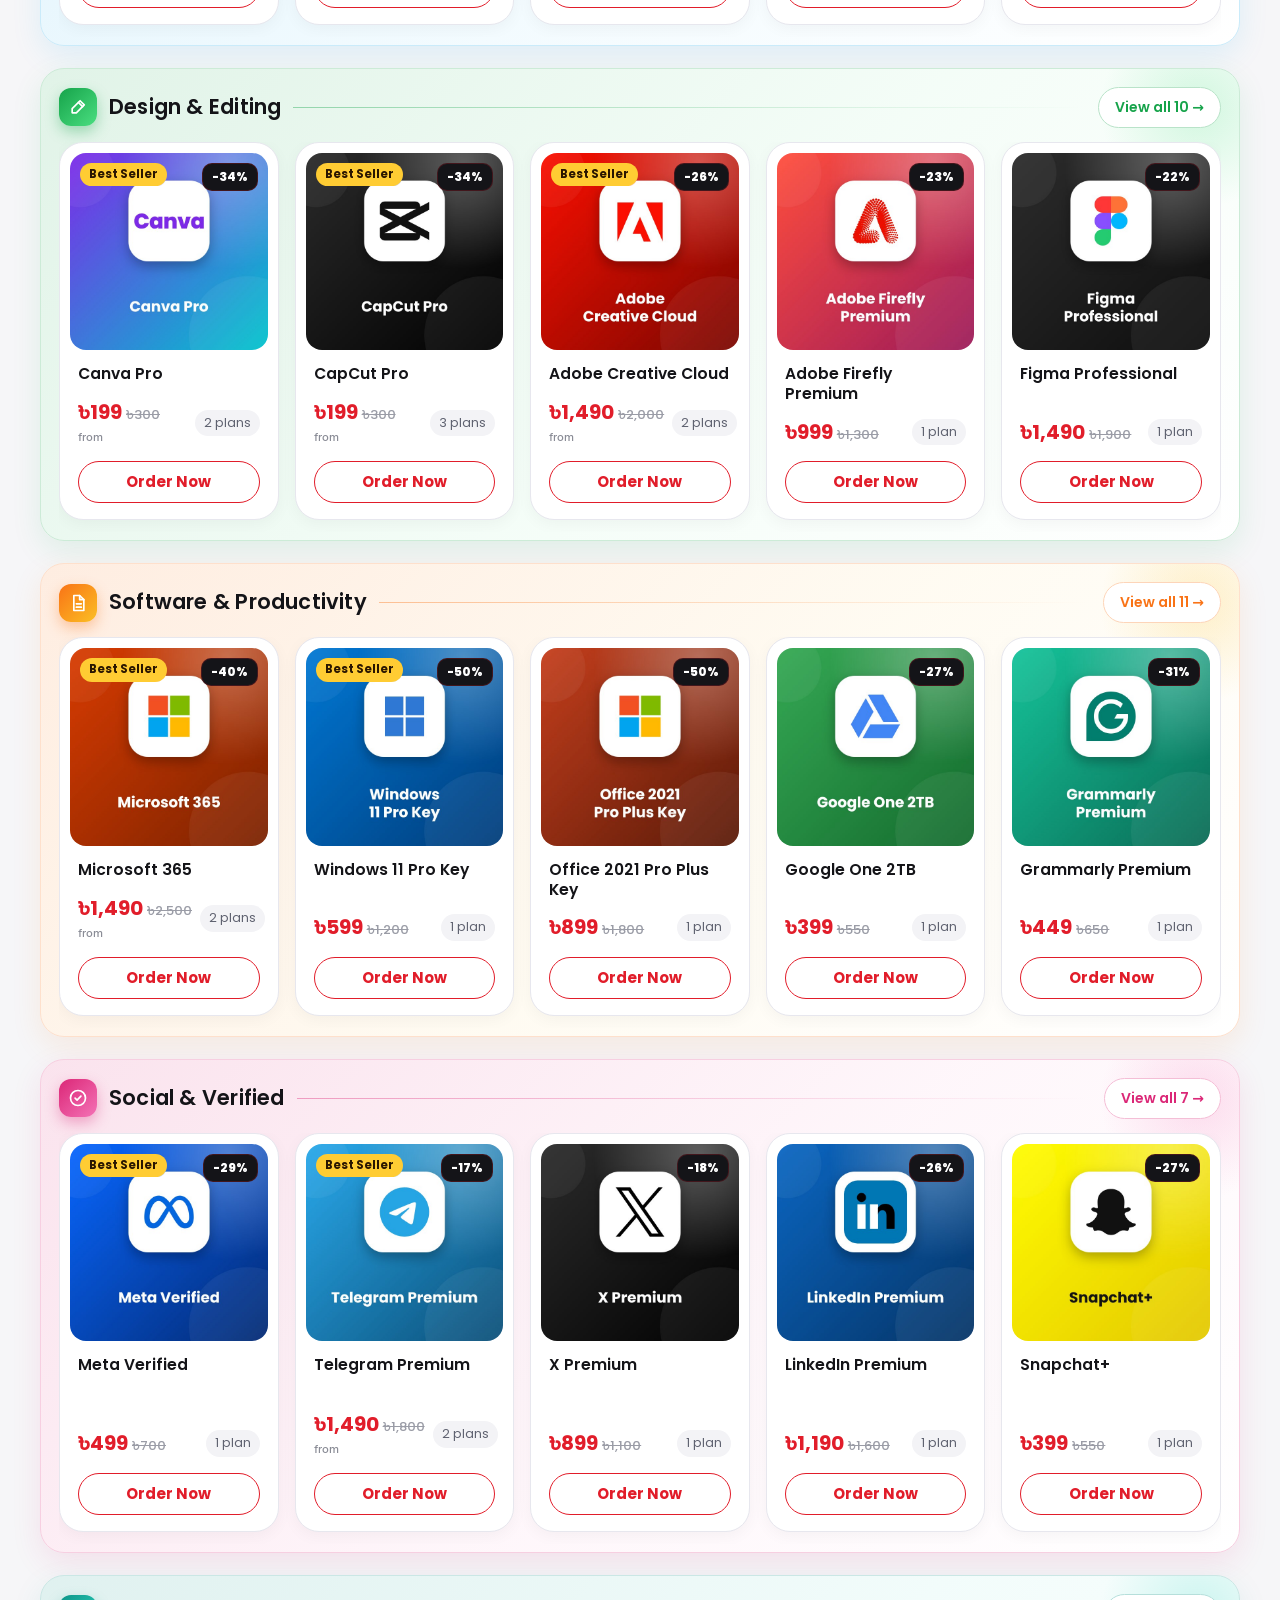
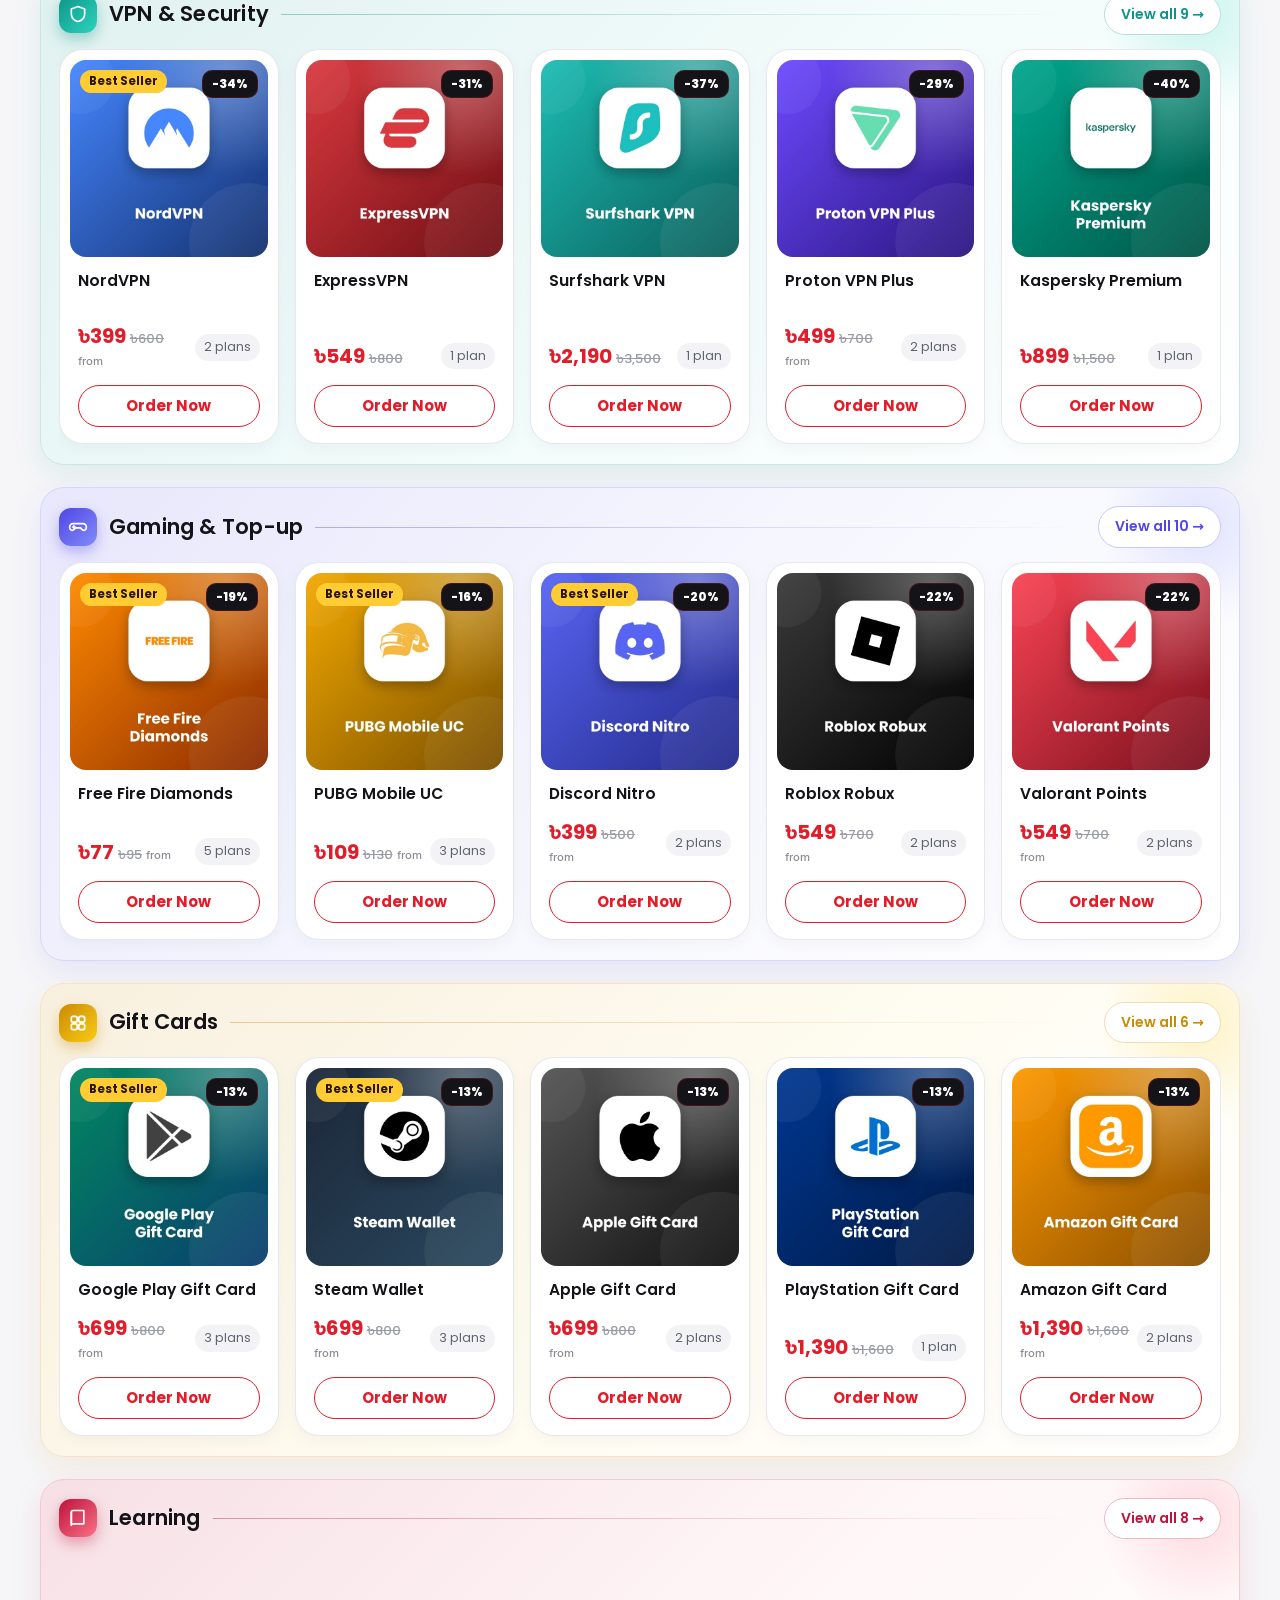
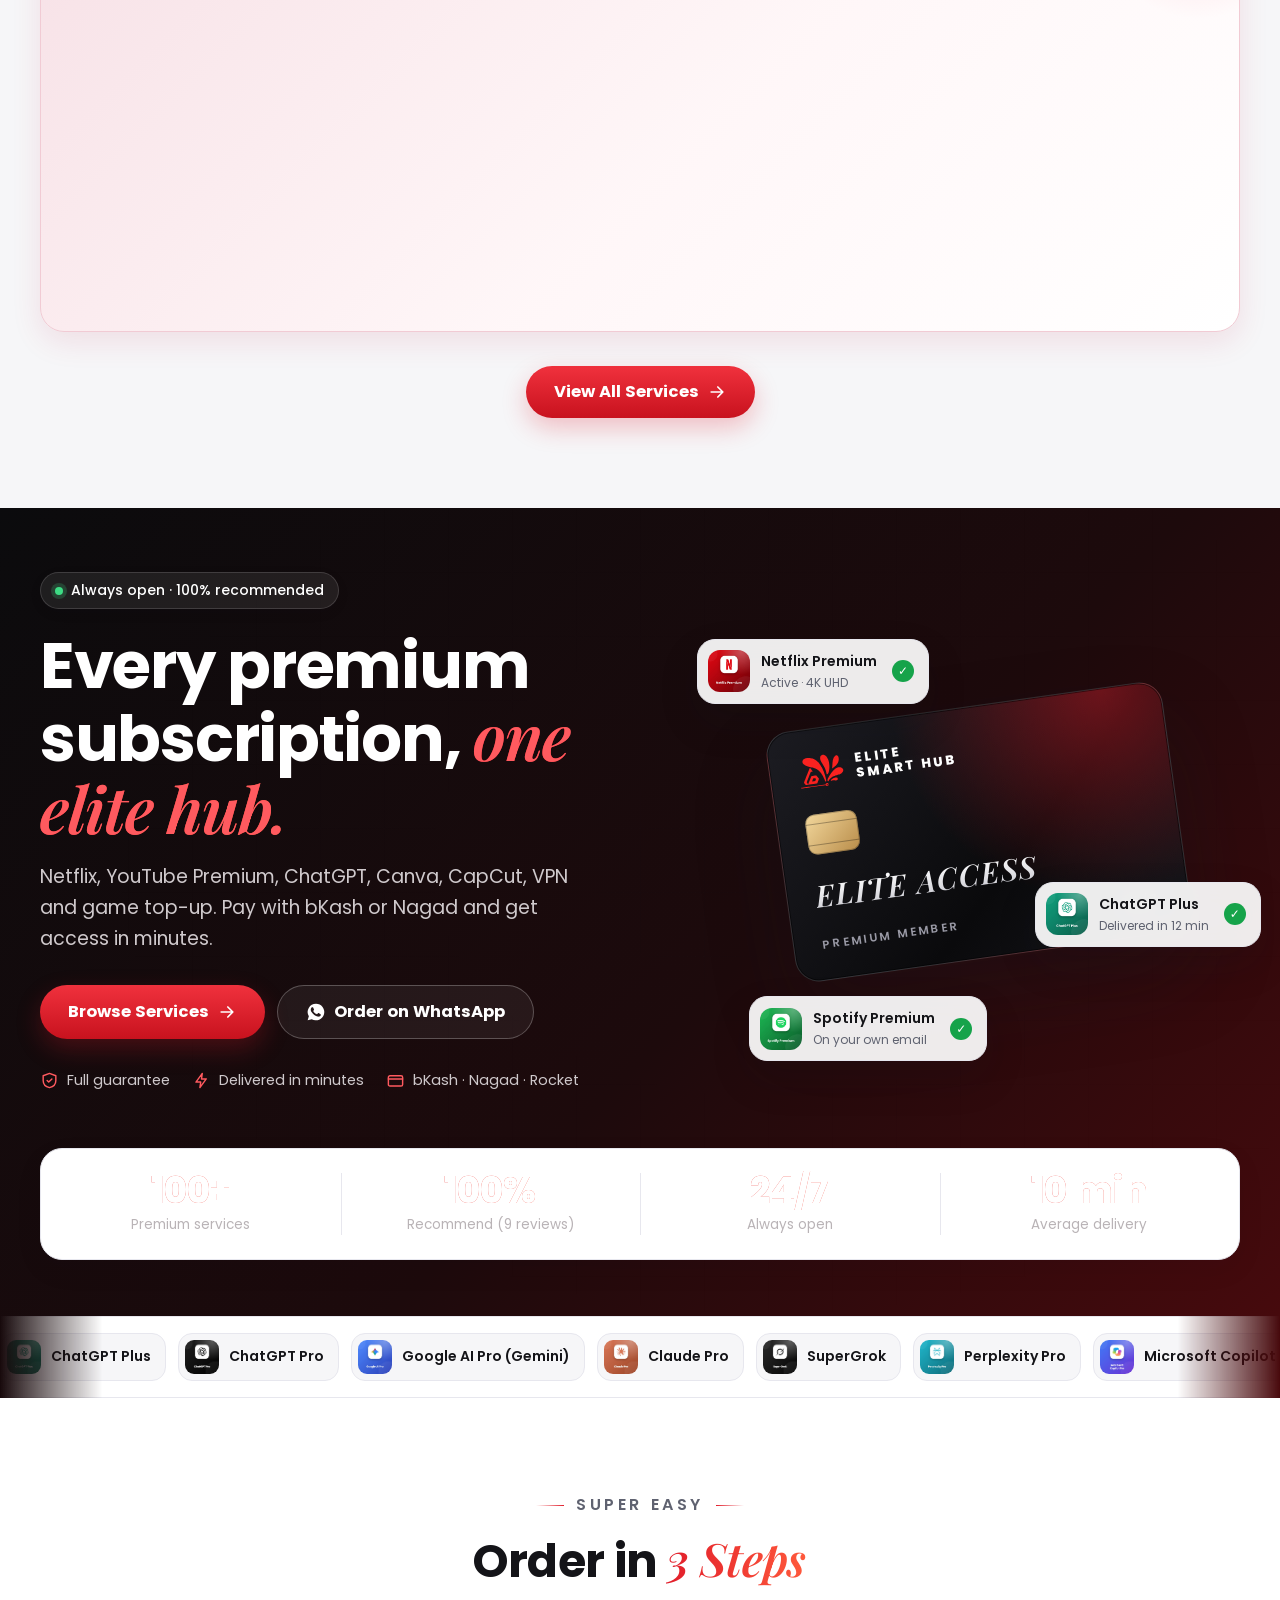
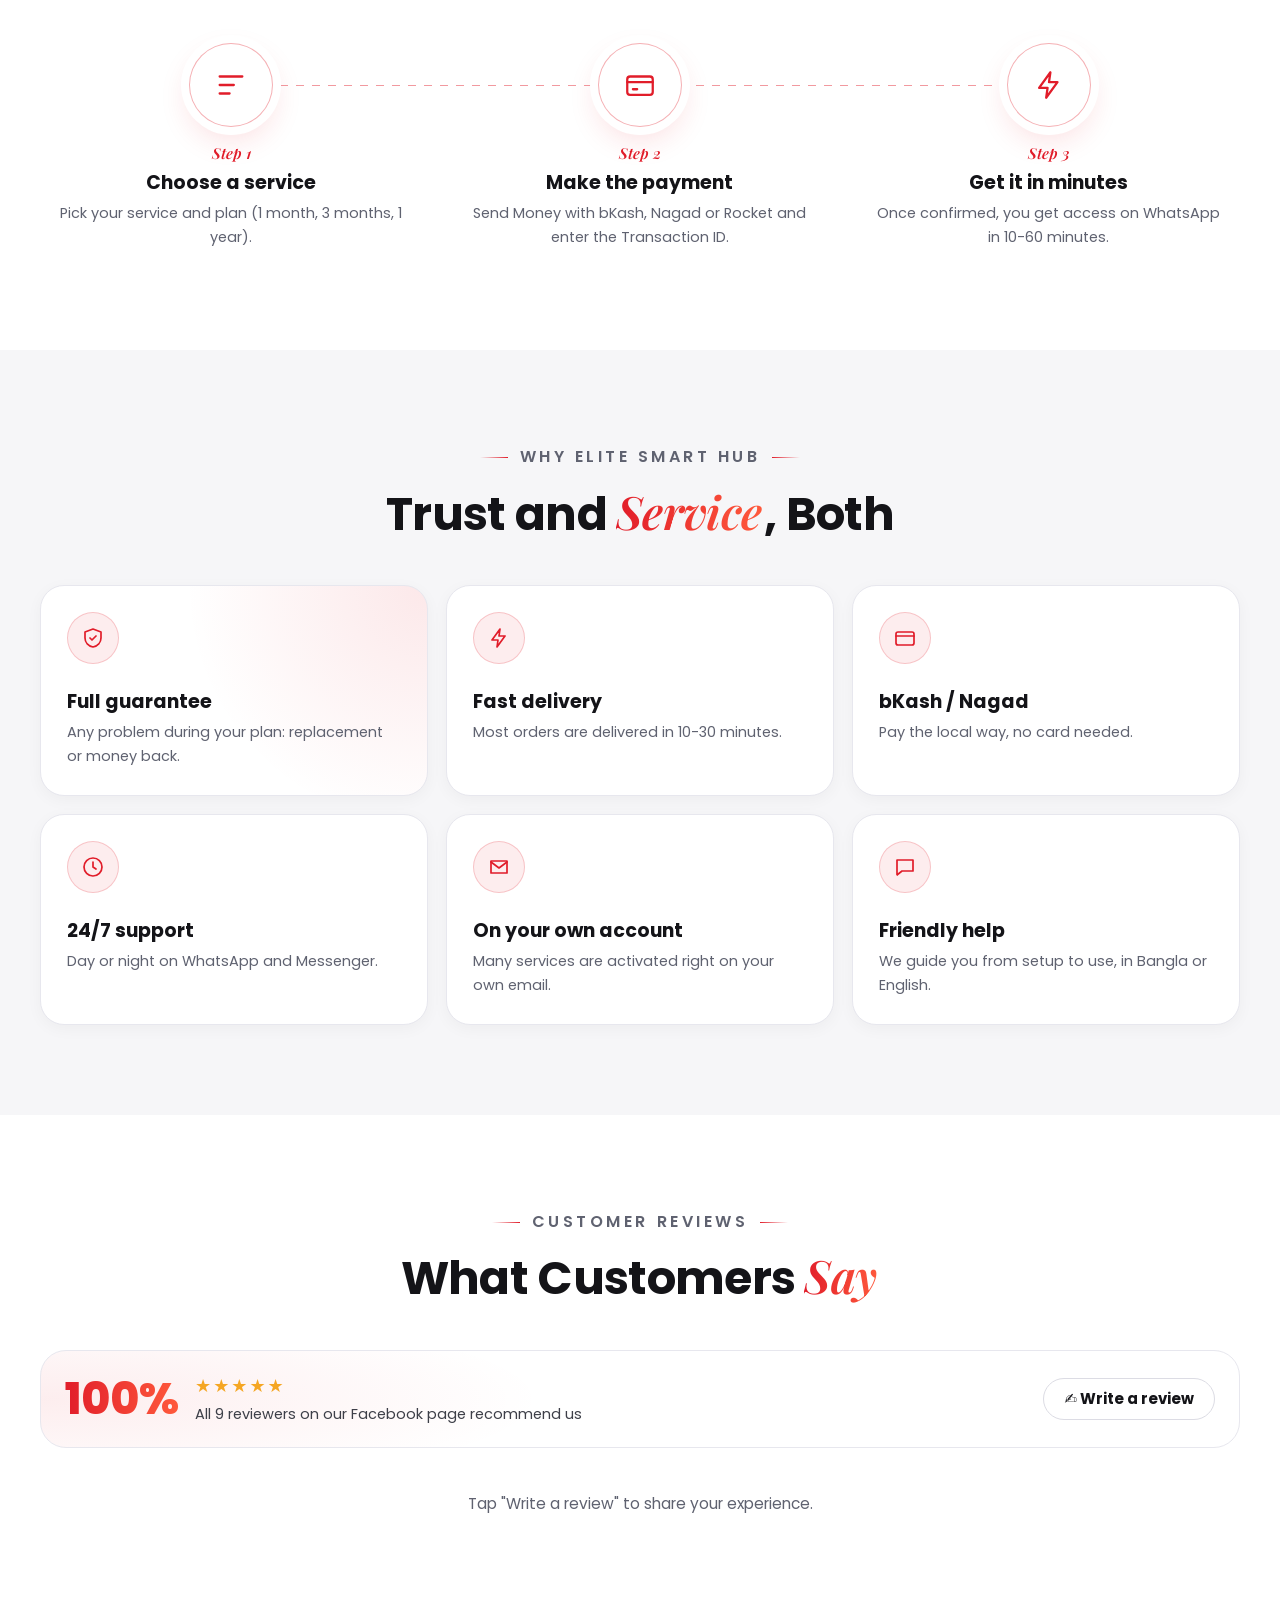
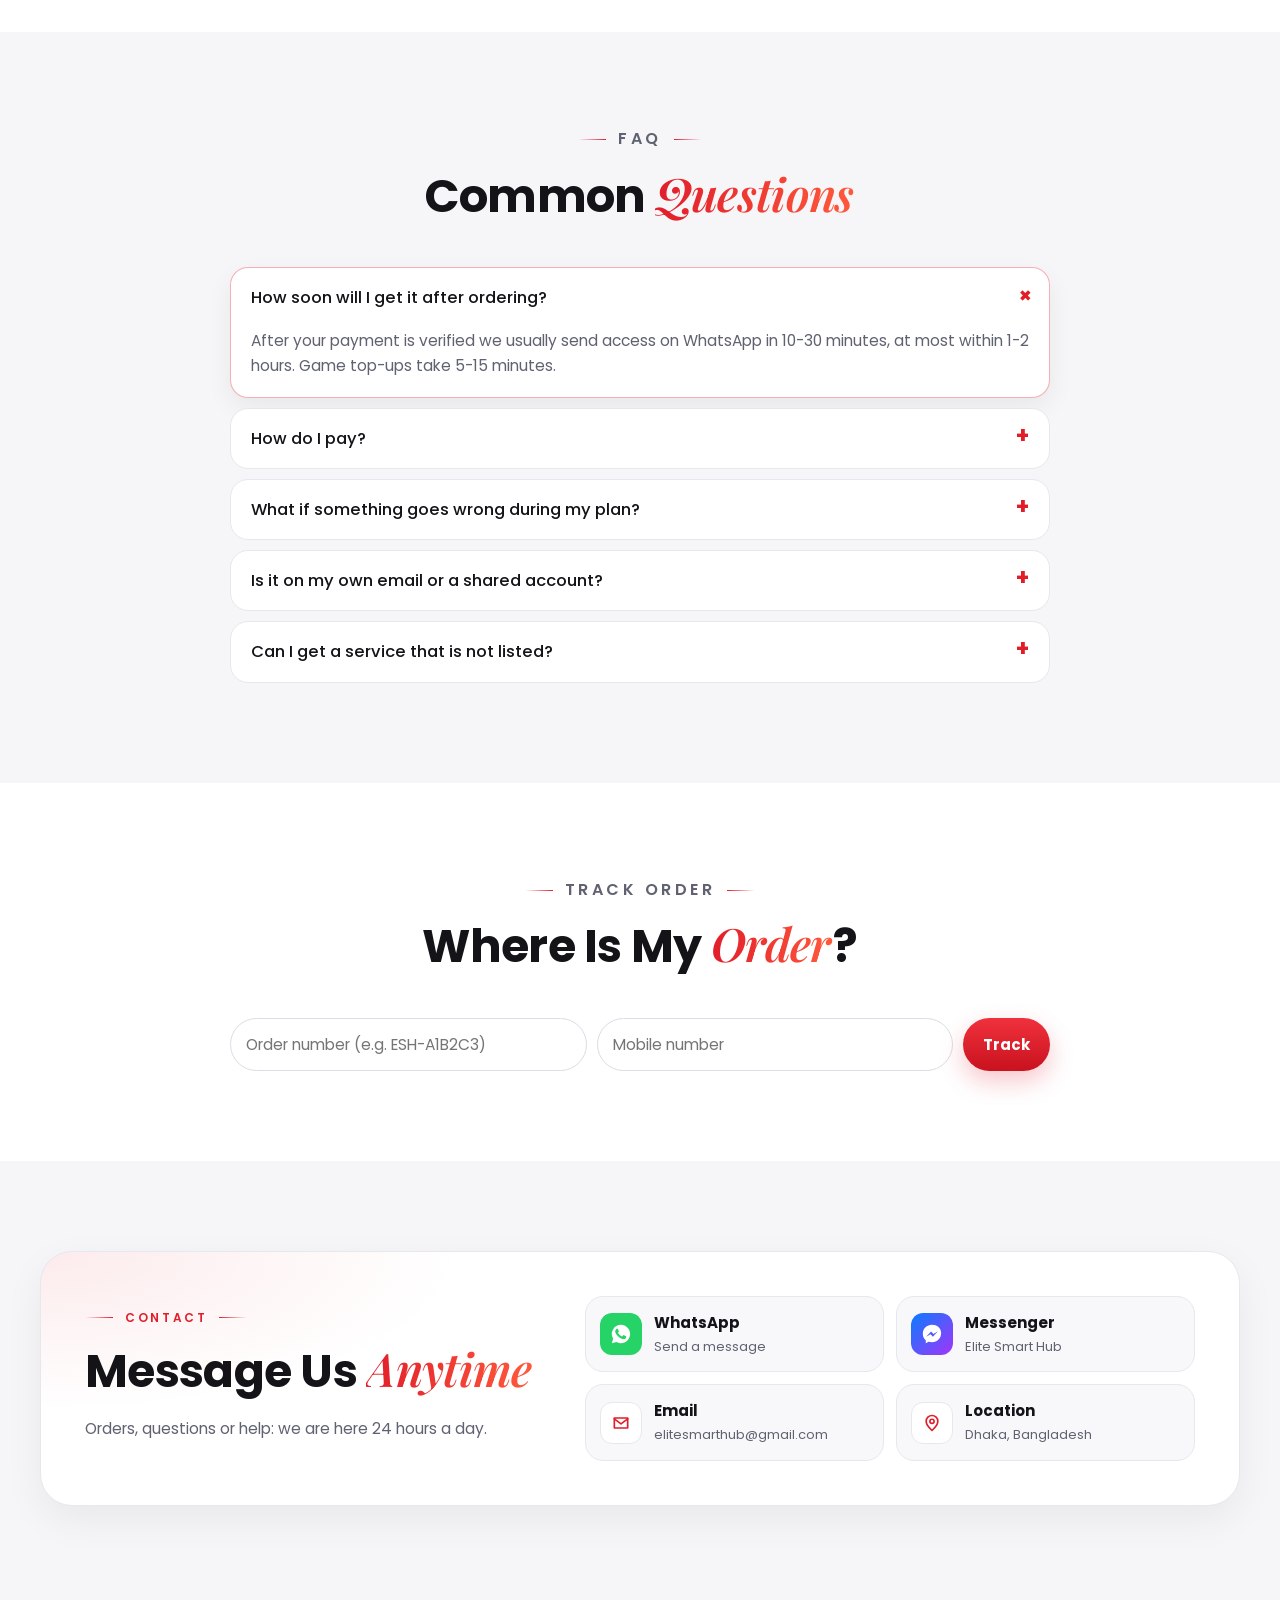
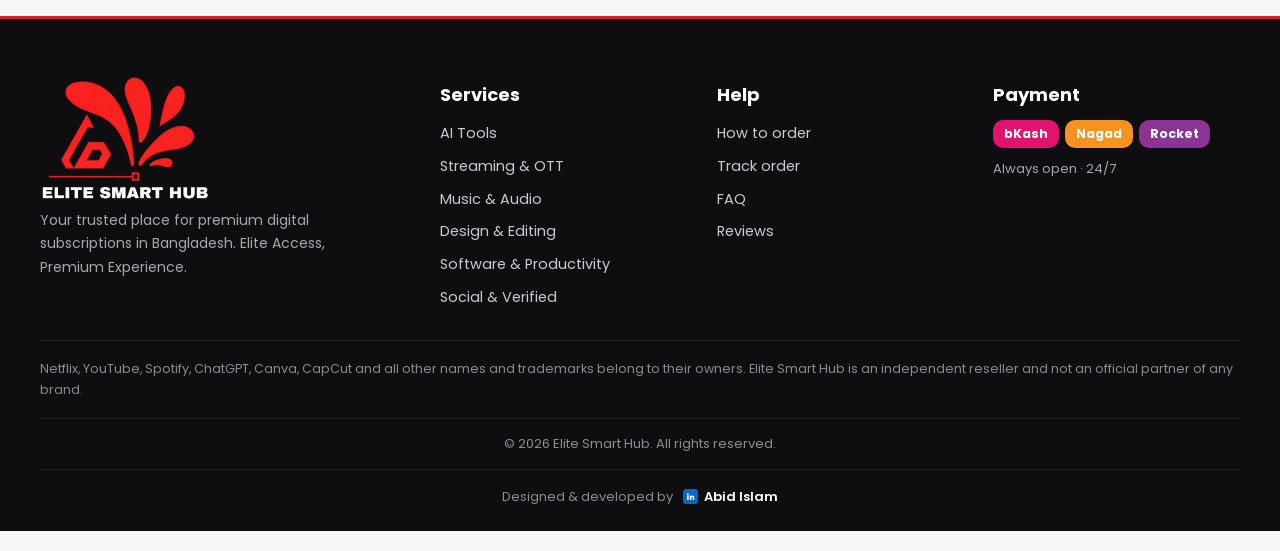
==== commit fe06a43a: "Home link in menu, products right after banner, colourful sections" ====
--- a/index.html
+++ b/index.html
@@ -16,7 +16,7 @@
 <link rel="manifest" href="manifest.json">
 <link rel="preconnect" href="https://fonts.googleapis.com"><link rel="preconnect" href="https://fonts.gstatic.com" crossorigin>
 <link href="https://fonts.googleapis.com/css2?family=Hind+Siliguri:wght@400;500;600;700&family=Lilita+One&family=Playfair+Display:ital,wght@1,600;1,700&family=Poppins:wght@400;500;600;700;800&display=swap" rel="stylesheet">
-<link rel="stylesheet" href="assets/site.css?v=3.3">
+<link rel="stylesheet" href="assets/site.css?v=3.5">
 <script type="application/ld+json">{"@context":"https://schema.org","@type":"Store","name":"Elite Smart Hub","image":"img/icon-512.png","email":"elitesmarthub@gmail.com","address":{"@type":"PostalAddress","addressLocality":"Dhaka","addressCountry":"BD"},"openingHours":"Mo-Su 00:00-23:59","priceRange":"৳৳"}</script>
 </head>
 <body data-page="home">
@@ -25,7 +25,7 @@
 <header class="hd" id="top">
  <div class="wrap hd-in">
   <a class="logo" href="#top" aria-label="Elite Smart Hub"><img src="img/logo-mark.svg" alt="" width="54" height="39"><span><b>ELITE SMART HUB</b><small>Premium Subscriptions</small></span></a>
-  <nav class="nav" aria-label="Menu"><a href="services.html">All Services</a><a href="#how">How to Order</a><a href="#reviews">Reviews</a><a href="#faq">FAQ</a><a href="#track">Track Order</a></nav>
+  <nav class="nav" aria-label="Menu"><a href="#top" class="on">Home</a><a href="services.html">All Services</a><a href="#how">How to Order</a><a href="#reviews">Reviews</a><a href="#faq">FAQ</a><a href="#track">Track Order</a></nav>
   <button class="hd-search" type="button" aria-label="Search" onclick="focusSearch()"><svg viewBox="0 0 24 24"><circle cx="11" cy="11" r="7"/><path d="M20 20l-4-4"/></svg></button>
   <a class="btn wa hd-wa" data-wa="Hello Elite Smart Hub, I want to buy a subscription." target="_blank" rel="noopener"><svg viewBox="0 0 24 24" class="f"><use href="#i-wa"/></svg><span>WhatsApp</span></a>
  </div>
@@ -37,25 +37,7 @@
   <button class="sl-btn prev" type="button" aria-label="Previous banner" onclick="slGo(-1)"><svg viewBox="0 0 24 24"><path d="M15 6l-6 6 6 6"/></svg></button><button class="sl-btn next" type="button" aria-label="Next banner" onclick="slGo(1)"><svg viewBox="0 0 24 24"><path d="M9 6l6 6-6 6"/></svg></button>
   <div class="sl-dots" id="slDots"></div></div>
 </section>
-<section class="hero">
- <div class="wrap hero-in">
-  <div class="hero-txt">
-   <p class="eyebrow"><span class="dot"></span> Always open · 100% recommended</p>
-   <h1 class="h1b">Every premium subscription, <em>one elite hub.</em></h1>
-   <p class="lead">Netflix, YouTube Premium, ChatGPT, Canva, CapCut, VPN and game top-up. Pay with bKash or Nagad and get access in minutes.</p>
-   <div class="hero-cta"><a class="btn gold lg" href="#services">Browse Services <svg viewBox="0 0 24 24"><path d="M5 12h14M13 6l6 6-6 6"/></svg></a><a class="btn ghost lg" data-wa="Hello Elite Smart Hub, I want to buy a subscription." target="_blank" rel="noopener"><svg viewBox="0 0 24 24" class="f"><use href="#i-wa"/></svg> Order on WhatsApp</a></div>
-   <ul class="h-trust"><li><svg viewBox="0 0 24 24"><path d="M12 3l8 3v6c0 4.5-3.4 8-8 9-4.6-1-8-4.5-8-9V6z"/><path d="M9 12l2 2 4-4"/></svg>Full guarantee</li><li><svg viewBox="0 0 24 24"><path d="M13 3L5 14h6l-1 7 8-11h-6z"/></svg>Delivered in minutes</li><li><svg viewBox="0 0 24 24"><rect x="3" y="6" width="18" height="13" rx="2"/><path d="M3 10h18"/></svg>bKash · Nagad · Rocket</li></ul>
-  </div>
-  <div class="hero-art" aria-hidden="true">
-   <div class="ecard"><div class="ec-top"><img src="img/logo-mark.svg" alt="" width="54" height="39"><span>ELITE<br>SMART HUB</span></div><div class="ec-chip"></div><div class="ec-name">ELITE ACCESS</div><div class="ec-bot"><span>PREMIUM MEMBER</span><span>24/7</span></div></div>
-   <div class="hchip c1"><img src="img/p/netflix.jpg" alt=""><span><b>Netflix Premium</b><small>Active · 4K UHD</small></span><i>✓</i></div>
-   <div class="hchip c2"><img src="img/p/chatgpt.jpg" alt=""><span><b>ChatGPT Plus</b><small>Delivered in 12 min</small></span><i>✓</i></div>
-   <div class="hchip c3"><img src="img/p/spotify.jpg" alt=""><span><b>Spotify Premium</b><small>On your own email</small></span><i>✓</i></div>
-  </div>
- </div>
- <div class="wrap"><ul class="stats"><li><b id="stN">45+</b><span>Premium services</span></li><li><b>100%</b><span>Recommend (9 reviews)</span></li><li><b>24/7</b><span>Always open</span></li><li><b>10 min</b><span>Average delivery</span></li></ul></div>
- <div class="marq" aria-hidden="true"><div class="marq-t" id="marq"></div></div>
-</section>
+
 
 <section class="sec pop-sec" id="popular">
  <div class="wrap">
@@ -76,6 +58,26 @@
   <p class="empty" id="empty" hidden>Nothing found. <a data-wa="Hello, I am looking for this service:" target="_blank" rel="noopener">Ask us on WhatsApp</a> and we will arrange it.</p>
   <div class="view-all"><a class="btn red lg" href="services.html">View All Services <svg viewBox="0 0 24 24"><path d="M5 12h14M13 6l6 6-6 6"/></svg></a></div>
  </div>
+</section>
+
+<section class="hero hero-band">
+ <div class="wrap hero-in">
+  <div class="hero-txt">
+   <p class="eyebrow"><span class="dot"></span> Always open · 100% recommended</p>
+   <h1 class="h1b">Every premium subscription, <em>one elite hub.</em></h1>
+   <p class="lead">Netflix, YouTube Premium, ChatGPT, Canva, CapCut, VPN and game top-up. Pay with bKash or Nagad and get access in minutes.</p>
+   <div class="hero-cta"><a class="btn gold lg" href="services.html">Browse Services <svg viewBox="0 0 24 24"><path d="M5 12h14M13 6l6 6-6 6"/></svg></a><a class="btn ghost lg" data-wa="Hello Elite Smart Hub, I want to buy a subscription." target="_blank" rel="noopener"><svg viewBox="0 0 24 24" class="f"><use href="#i-wa"/></svg> Order on WhatsApp</a></div>
+   <ul class="h-trust"><li><svg viewBox="0 0 24 24"><path d="M12 3l8 3v6c0 4.5-3.4 8-8 9-4.6-1-8-4.5-8-9V6z"/><path d="M9 12l2 2 4-4"/></svg>Full guarantee</li><li><svg viewBox="0 0 24 24"><path d="M13 3L5 14h6l-1 7 8-11h-6z"/></svg>Delivered in minutes</li><li><svg viewBox="0 0 24 24"><rect x="3" y="6" width="18" height="13" rx="2"/><path d="M3 10h18"/></svg>bKash · Nagad · Rocket</li></ul>
+  </div>
+  <div class="hero-art" aria-hidden="true">
+   <div class="ecard"><div class="ec-top"><img src="img/logo-mark.svg" alt="" width="54" height="39"><span>ELITE<br>SMART HUB</span></div><div class="ec-chip"></div><div class="ec-name">ELITE ACCESS</div><div class="ec-bot"><span>PREMIUM MEMBER</span><span>24/7</span></div></div>
+   <div class="hchip c1"><img src="img/p/netflix.jpg" alt=""><span><b>Netflix Premium</b><small>Active · 4K UHD</small></span><i>✓</i></div>
+   <div class="hchip c2"><img src="img/p/chatgpt.jpg" alt=""><span><b>ChatGPT Plus</b><small>Delivered in 12 min</small></span><i>✓</i></div>
+   <div class="hchip c3"><img src="img/p/spotify.jpg" alt=""><span><b>Spotify Premium</b><small>On your own email</small></span><i>✓</i></div>
+  </div>
+ </div>
+ <div class="wrap"><ul class="stats"><li><b id="stN">45+</b><span>Premium services</span></li><li><b>100%</b><span>Recommend (9 reviews)</span></li><li><b>24/7</b><span>Always open</span></li><li><b>10 min</b><span>Average delivery</span></li></ul></div>
+ <div class="marq" aria-hidden="true"><div class="marq-t" id="marq"></div></div>
 </section>
 
 <section class="sec alt" id="how">
@@ -178,6 +180,6 @@
  <symbol id="i-ms" viewBox="0 0 24 24"><path d="M12 2C6.4 2 2 6.1 2 11.7c0 2.9 1.2 5.5 3.2 7.2V22l3-1.6c1.2.3 2.4.5 3.8.5 5.6 0 10-4.1 10-9.7S17.6 2 12 2zm1 13l-2.5-2.7L5.6 15l5.4-5.8 2.6 2.7L18.4 9z"/></symbol>
  <symbol id="i-crown" viewBox="0 0 64 48"><path d="M6 14l14 12L32 6l12 20 14-12-6 28H12z" fill="#e2c084" stroke="#a37c3c" stroke-width="2" stroke-linejoin="round"/><circle cx="6" cy="12" r="4" fill="#e2c084"/><circle cx="32" cy="5" r="4" fill="#e2c084"/><circle cx="58" cy="12" r="4" fill="#e2c084"/></symbol>
 </svg>
-<script src="assets/site.js?v=3.2"></script>
+<script src="assets/site.js?v=3.3"></script>
 </body>
 </html>
--- a/assets/site.css
+++ b/assets/site.css
@@ -669,3 +669,33 @@
  .tabbar .tb-wa>span:last-child{font-weight:700}
 }
 @media (prefers-reduced-motion:reduce){.fwa-ic::before,.fwa-ic::after,.tbw-ic::before,.fwa-b,.fwa-dot{animation:none}}
+/* tablet: keep menu visible (Home etc.) */
+@media (min-width:721px) and (max-width:900px){.nav{display:flex!important;gap:0}.nav a{padding:8px 7px!important;font-size:13.5px!important;white-space:nowrap}.hd-search{display:none!important}.logo small{display:none}.logo b{white-space:nowrap;font-size:15px}.hd-wa span{display:none}.hd-wa{padding:10px 12px!important}}
+@media (min-width:1001px){.nav a{white-space:nowrap}}
+/* ===== COLOUR PASS 3.4 (owner: "pura sada sada") ===== */
+body{background:radial-gradient(900px 500px at 100% 0,rgba(225,29,42,.07),transparent 70%),radial-gradient(700px 500px at 0 40%,rgba(124,58,237,.05),transparent 70%),var(--bg)!important}
+.pop-sec{position:relative;padding:40px 0 34px!important;background:linear-gradient(135deg,#5c070d 0%,#b3121a 45%,#e11d2a 75%,#ff5a3c 100%)!important;overflow:hidden}
+.pop-sec::before{content:"";position:absolute;inset:0;background:radial-gradient(circle at 15% 20%,rgba(255,255,255,.14),transparent 40%),radial-gradient(circle at 90% 90%,rgba(255,200,120,.18),transparent 45%),repeating-linear-gradient(45deg,rgba(255,255,255,.035) 0 2px,transparent 2px 22px);pointer-events:none}
+.pop-sec .wrap{position:relative}
+.pop-sec .row-h h2{color:#fff!important}.pop-sec .row-h h2 em{color:#ffd6a0!important}
+.pop-sec .row-h a{color:#fff!important;background:rgba(255,255,255,.16);padding:7px 14px;border-radius:999px;text-decoration:none;font-weight:600}
+.pop-sec .deal{box-shadow:0 20px 50px rgba(60,0,5,.35)!important;border-color:transparent!important}
+.pop-sec .card{box-shadow:0 14px 34px rgba(60,0,5,.28)!important;border-color:transparent!important}
+body[data-page="home"] #services{background:linear-gradient(180deg,#fff5f5 0%,#f6f6f8 30%)!important}
+.cat-blk{position:relative;margin:22px 0 0;padding:18px 18px 8px;border-radius:24px;background:linear-gradient(135deg,color-mix(in srgb,var(--c1) 13%,#fff) 0%,color-mix(in srgb,var(--c2) 6%,#fff) 55%,#fff 100%);border:1px solid color-mix(in srgb,var(--c1) 22%,#fff);box-shadow:0 10px 30px color-mix(in srgb,var(--c1) 10%,transparent);overflow:hidden}
+.cat-blk::after{content:"";position:absolute;right:-60px;top:-60px;width:200px;height:200px;border-radius:50%;background:radial-gradient(circle,color-mix(in srgb,var(--c2) 22%,transparent),transparent 70%);pointer-events:none}
+.cat-blk .cat-row{margin:0 0 14px!important;position:relative;z-index:1}
+.cat-blk .cat-h svg{width:20px;height:20px;padding:9px;box-sizing:content-box;border-radius:12px;color:#fff!important;stroke:#fff;background:linear-gradient(135deg,var(--c1),var(--c2));box-shadow:0 6px 14px color-mix(in srgb,var(--c1) 35%,transparent)}
+.cat-blk .cat-h i{background:linear-gradient(90deg,color-mix(in srgb,var(--c1) 40%,transparent),transparent)!important}
+.cat-blk .see-all{color:var(--c1);border-color:color-mix(in srgb,var(--c1) 30%,#fff)}
+.cat-blk .see-all:hover{background:var(--c1);border-color:var(--c1);color:#fff}
+.cat-blk .hrow{position:relative;z-index:1}
+.hero-band{background:linear-gradient(135deg,#0b0b0d 0%,#1d0a0c 55%,#4a0a0d 100%)!important;color:#fff;padding:64px 0 0!important}
+.hero-band .h1b,.hero-band h1{color:#fff!important}.hero-band .h1b em{color:#ff5a5f!important}
+.hero-band .lead,.hero-band .h-trust li{color:#cfc9cc!important}
+.hero-band .eyebrow{background:rgba(255,255,255,.08)!important;color:#fff!important;border-color:rgba(255,255,255,.14)!important}
+.hero-band .btn.ghost{background:rgba(255,255,255,.06)!important;color:#fff!important;border-color:rgba(255,255,255,.25)!important}
+.hero-band .stats li{background:rgba(255,255,255,.05)!important;border-color:rgba(255,255,255,.1)!important}
+.hero-band .stats b{color:#fff!important}.hero-band .stats span{color:#b9b3b6!important}
+.hero-band .h-trust svg{color:#ff5a5f!important}
+@media(max-width:720px){.cat-blk{margin:16px -6px 0;padding:14px 12px 6px;border-radius:20px}.cat-blk #grid .hrow,.cat-blk .hrow{margin:0 -12px!important;padding:0 12px 10px!important}.pop-sec{padding:28px 0 24px!important}.hero-band{padding:44px 0 0!important}}
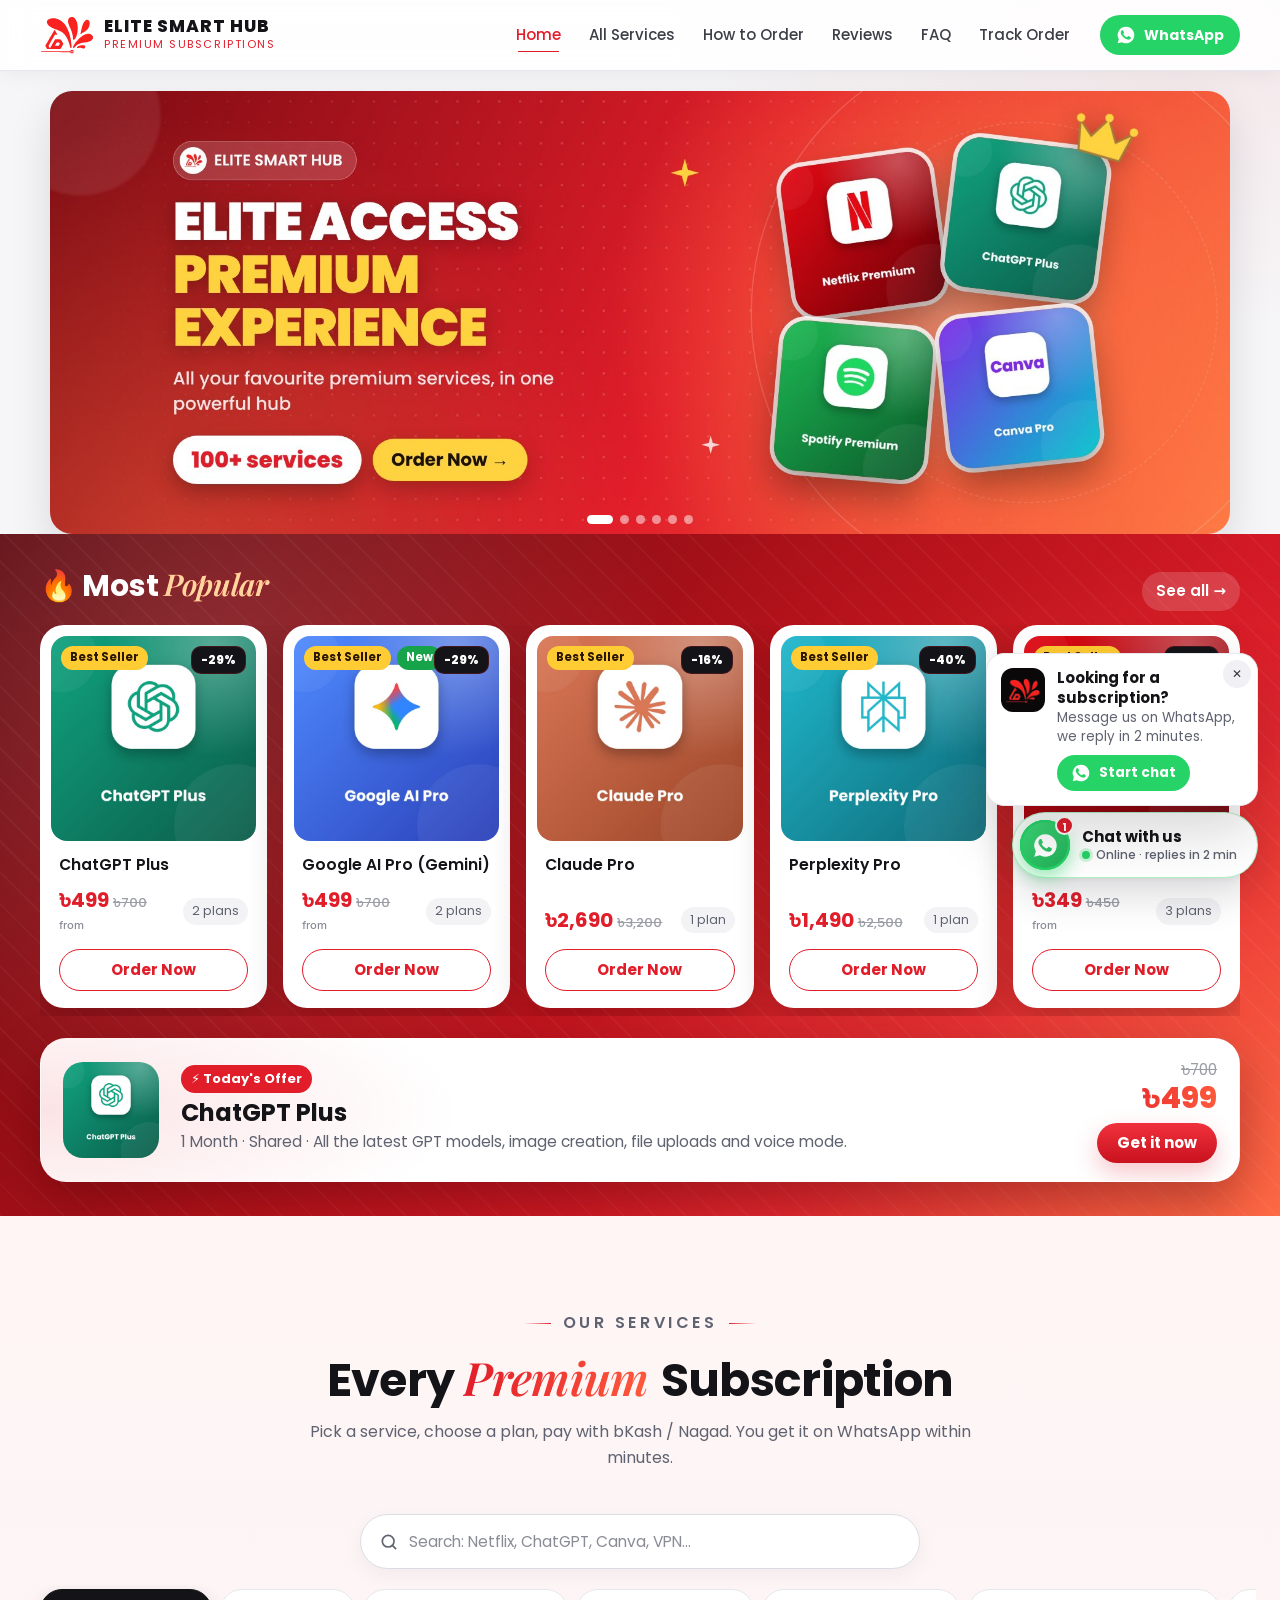
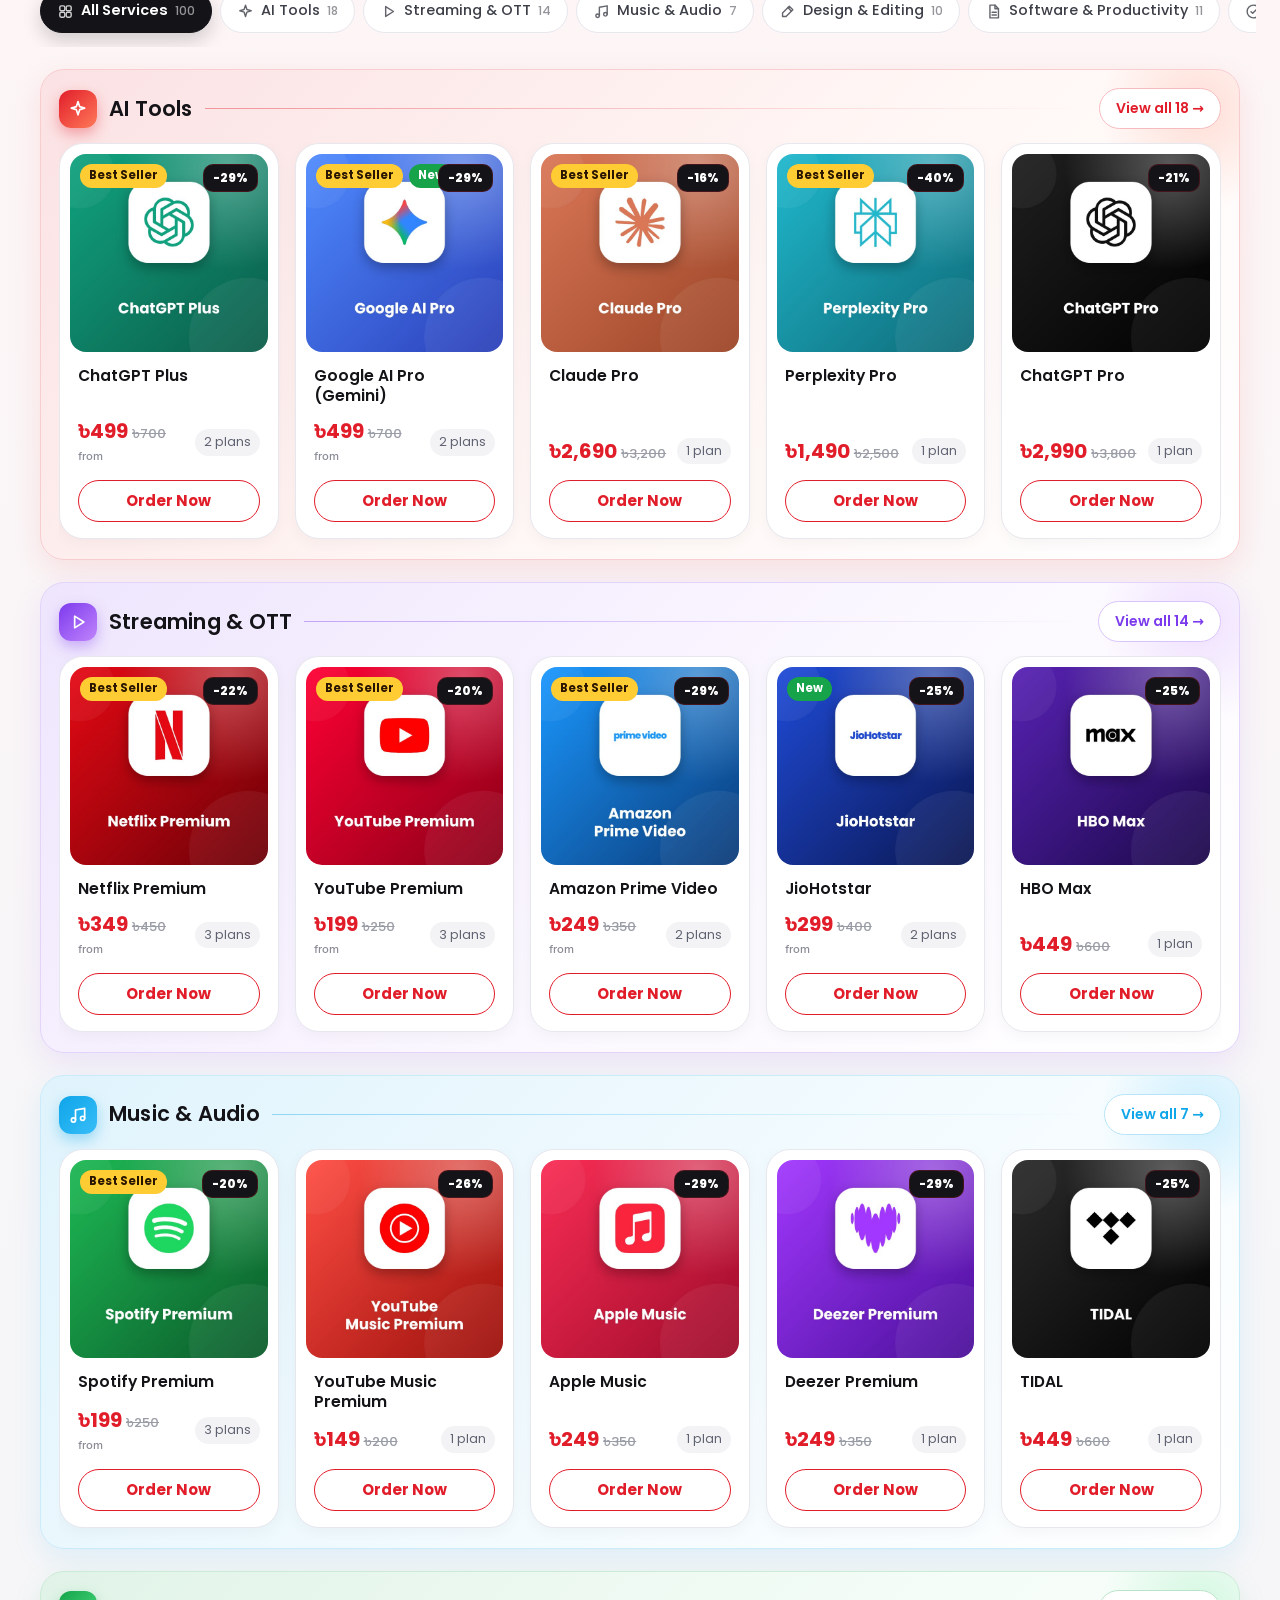
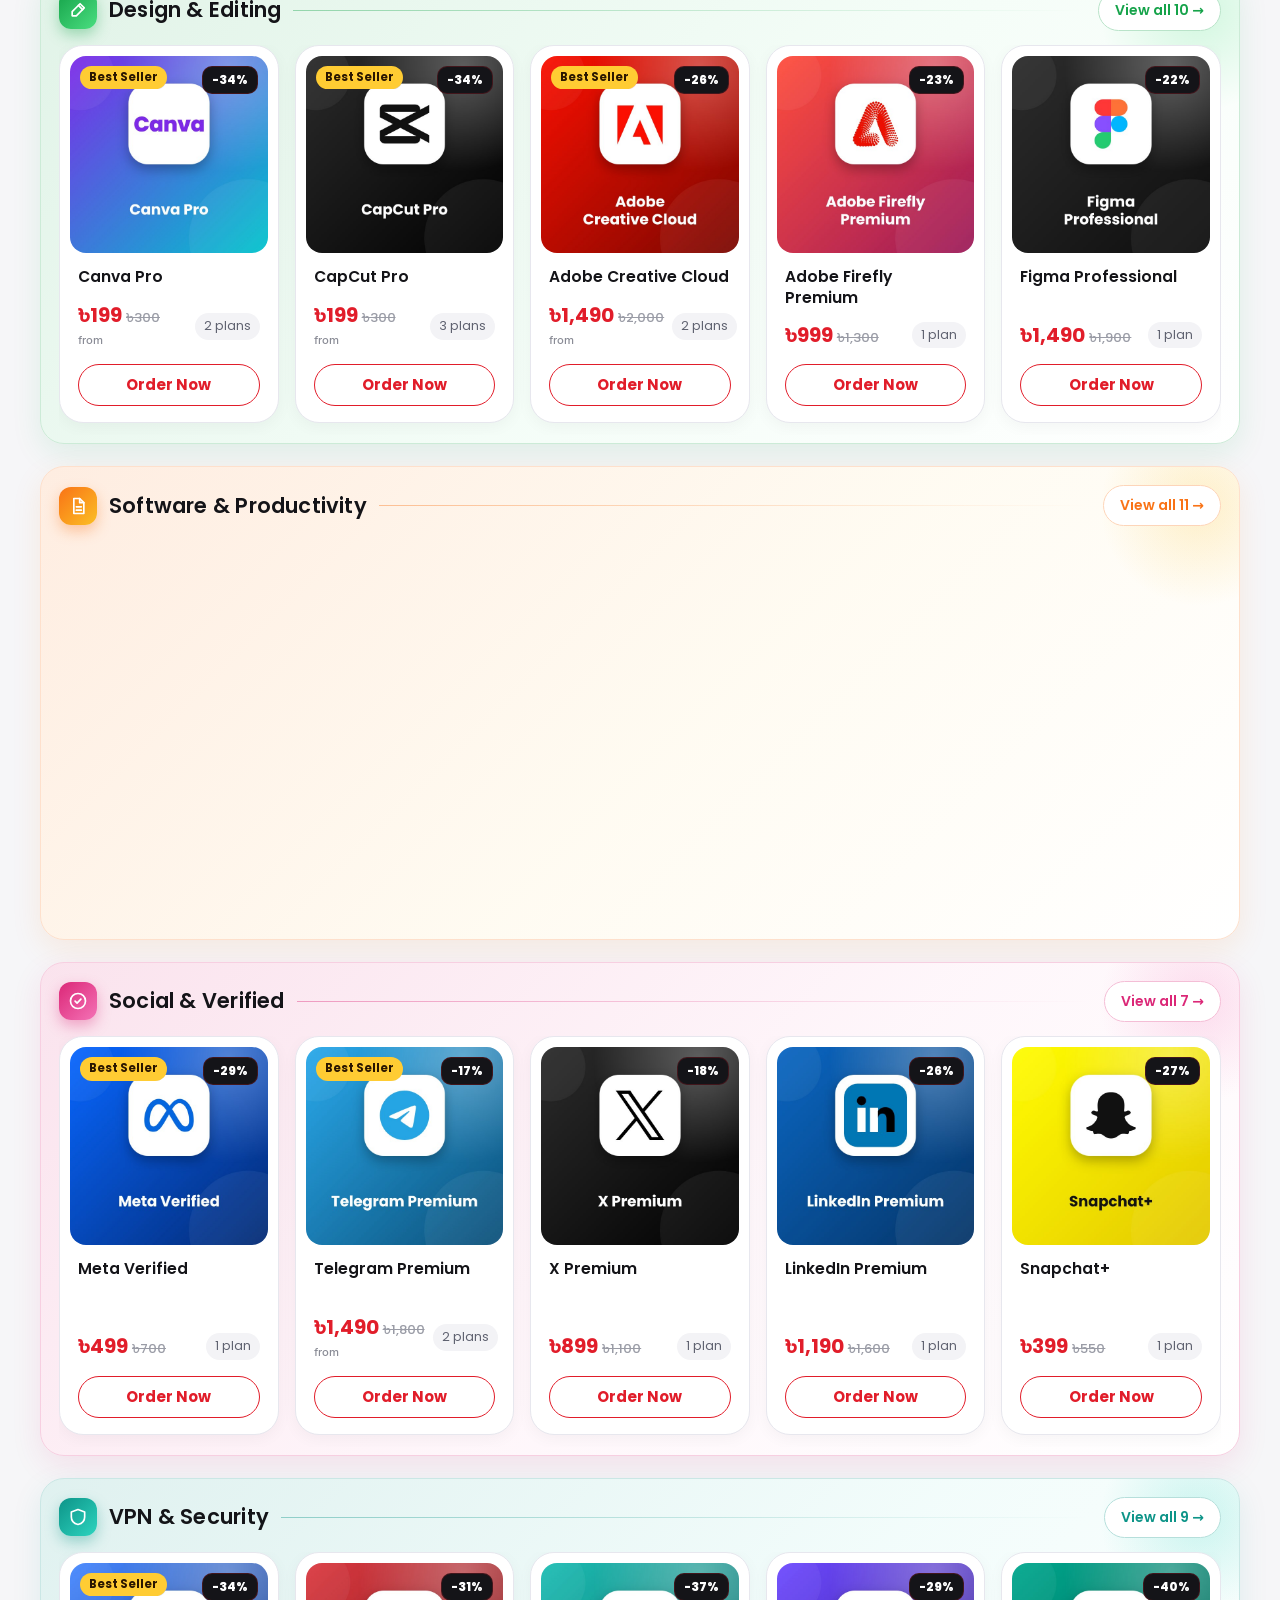
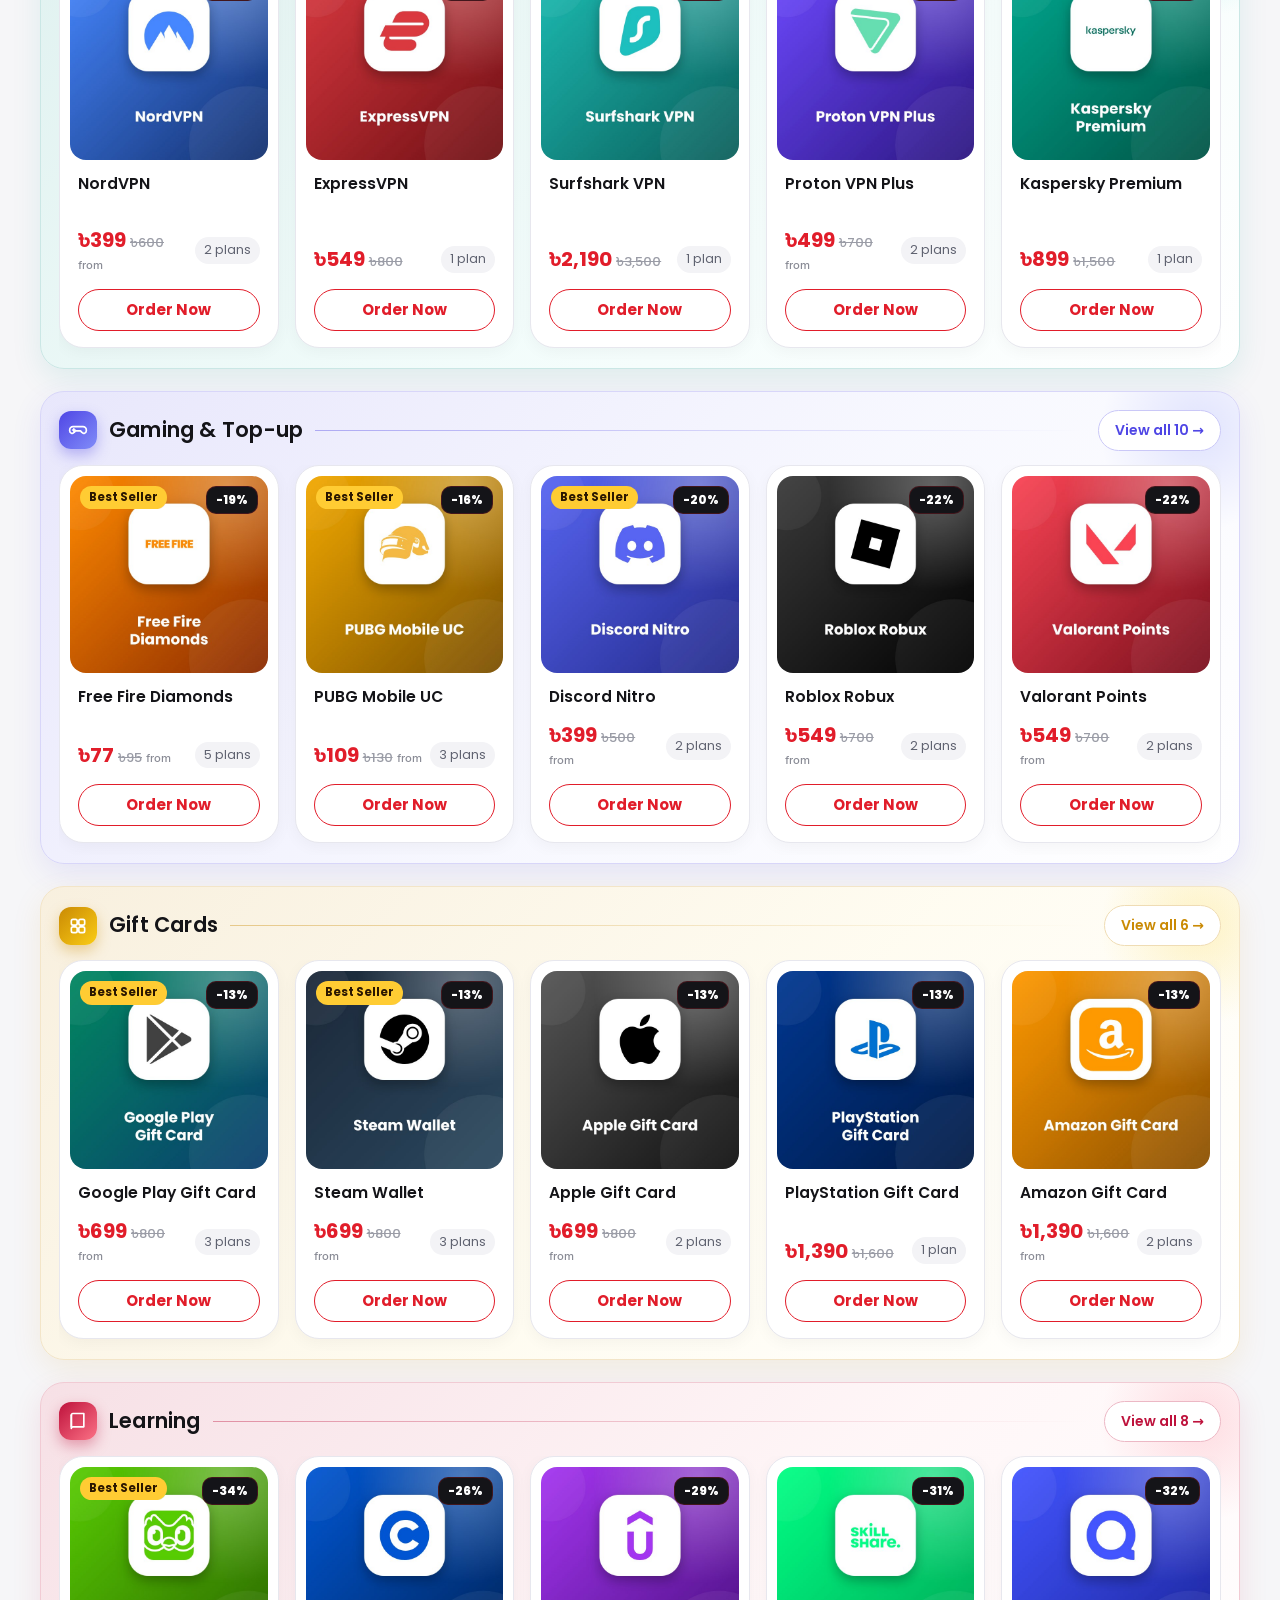
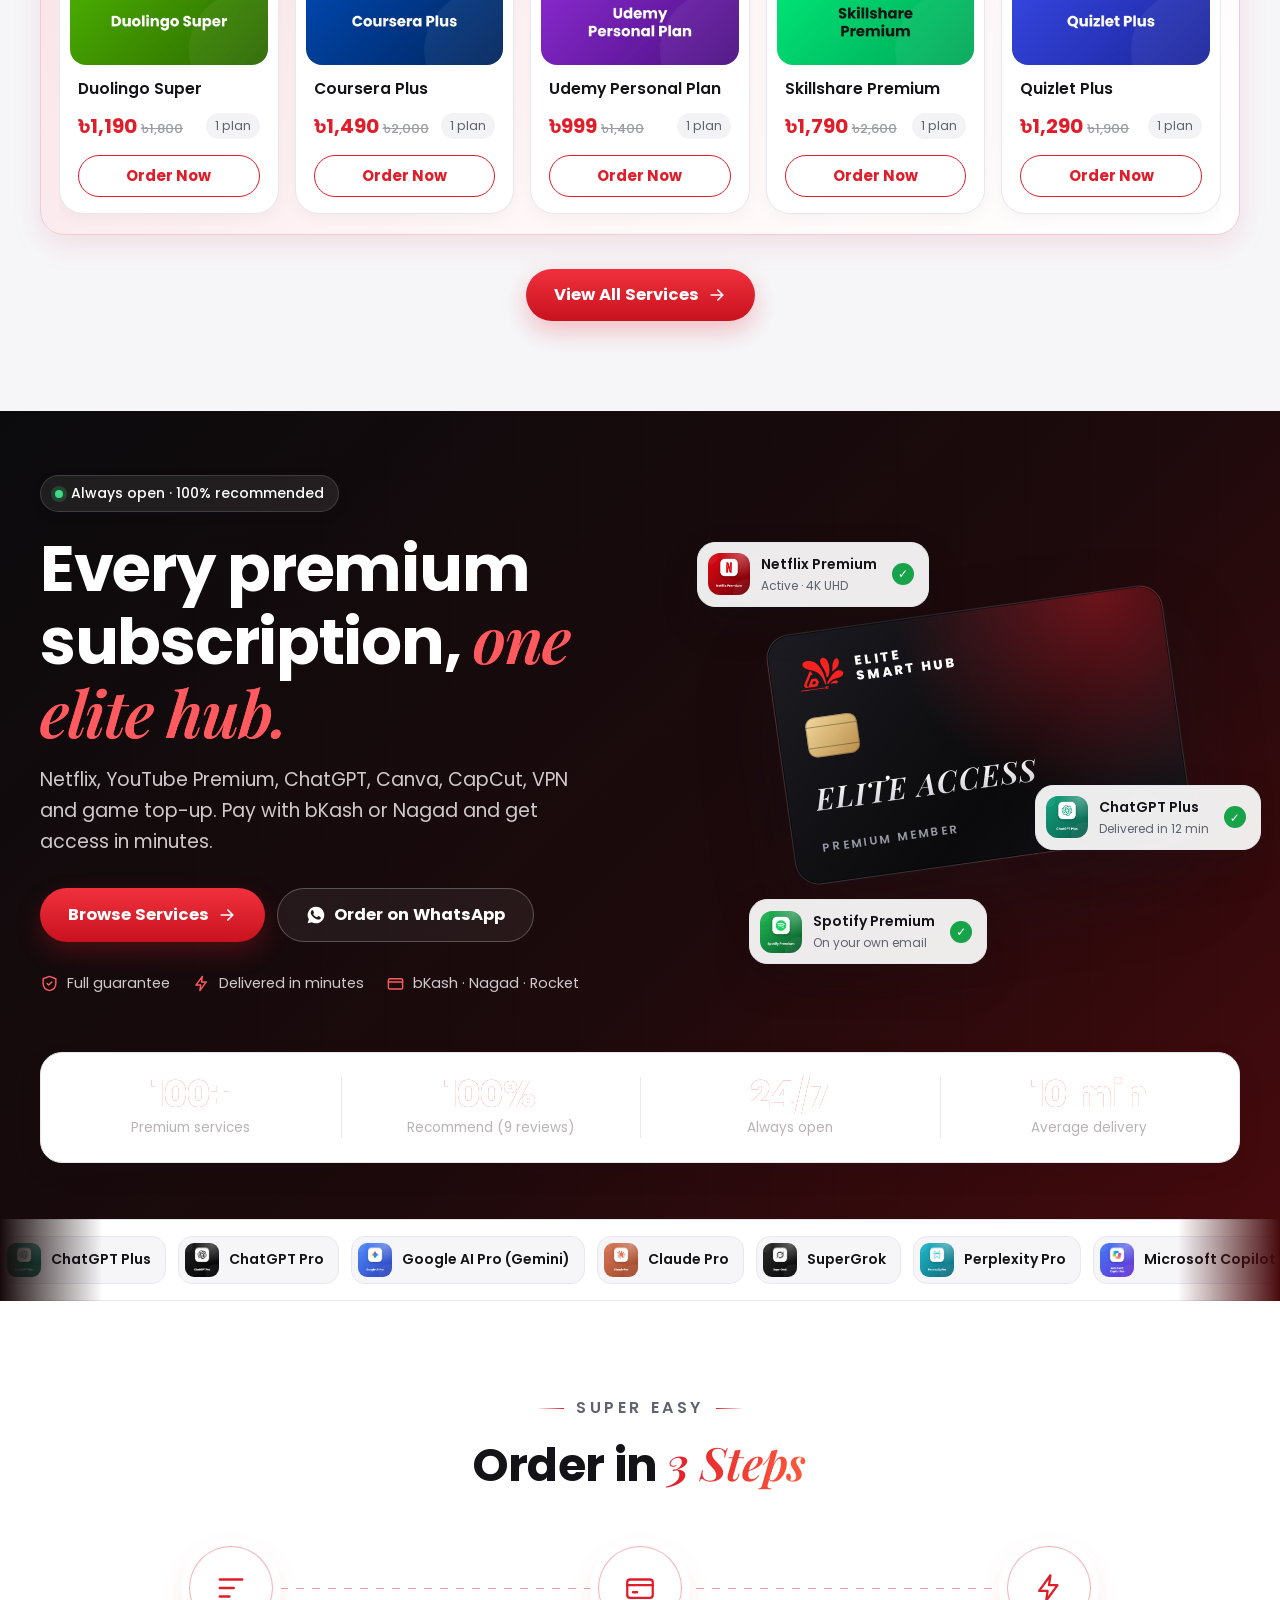
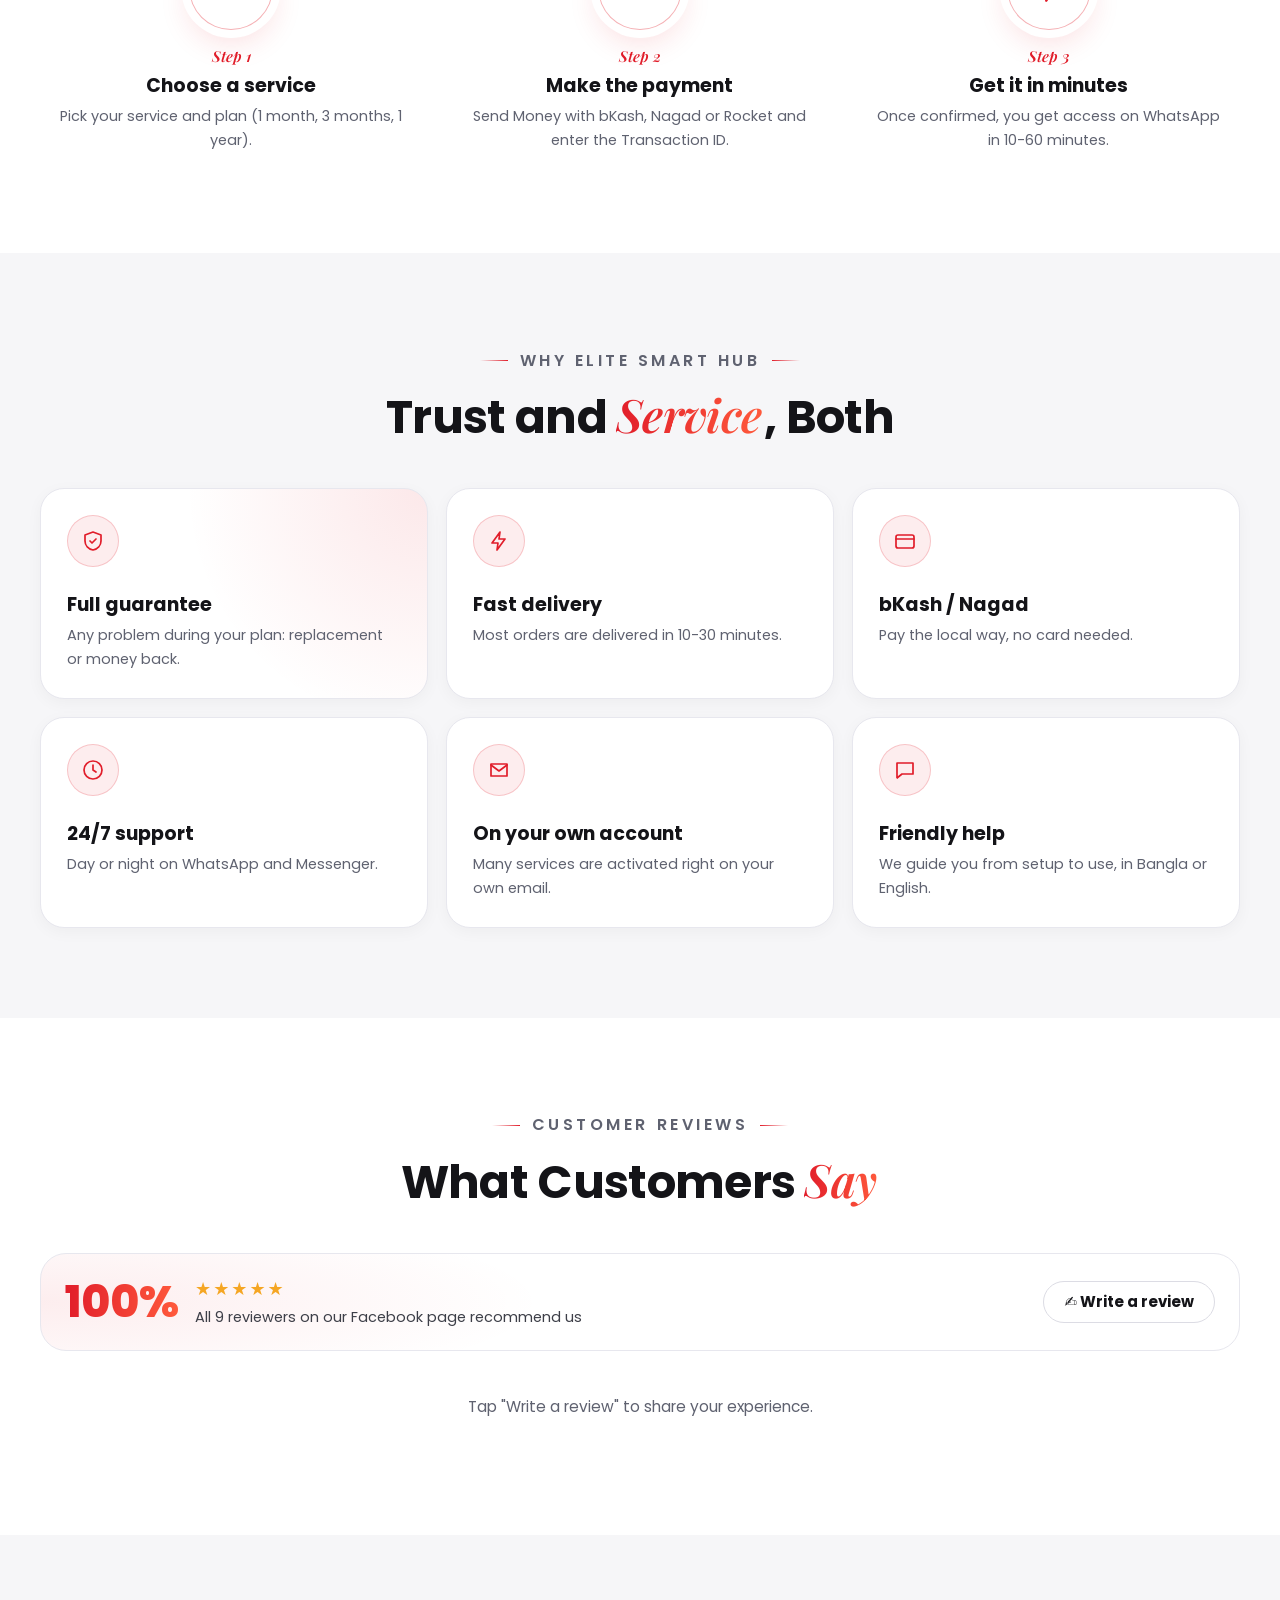
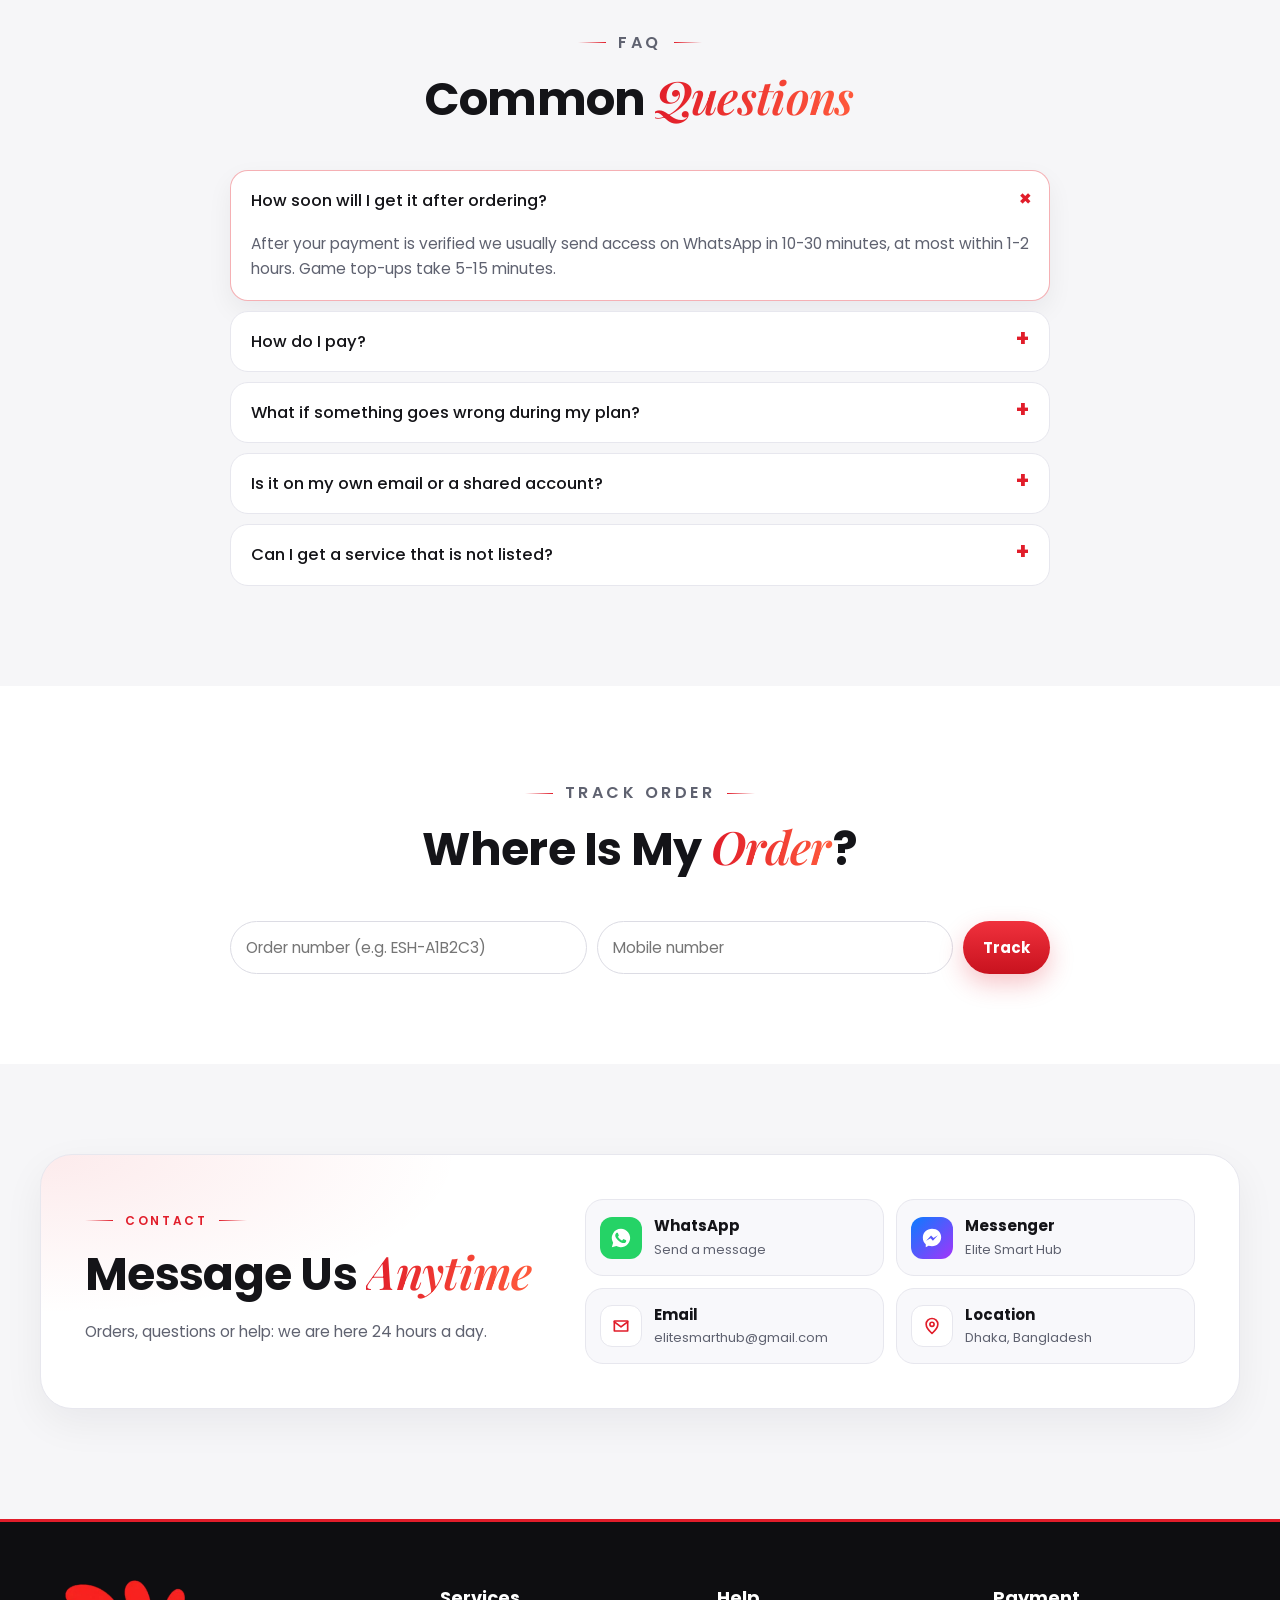
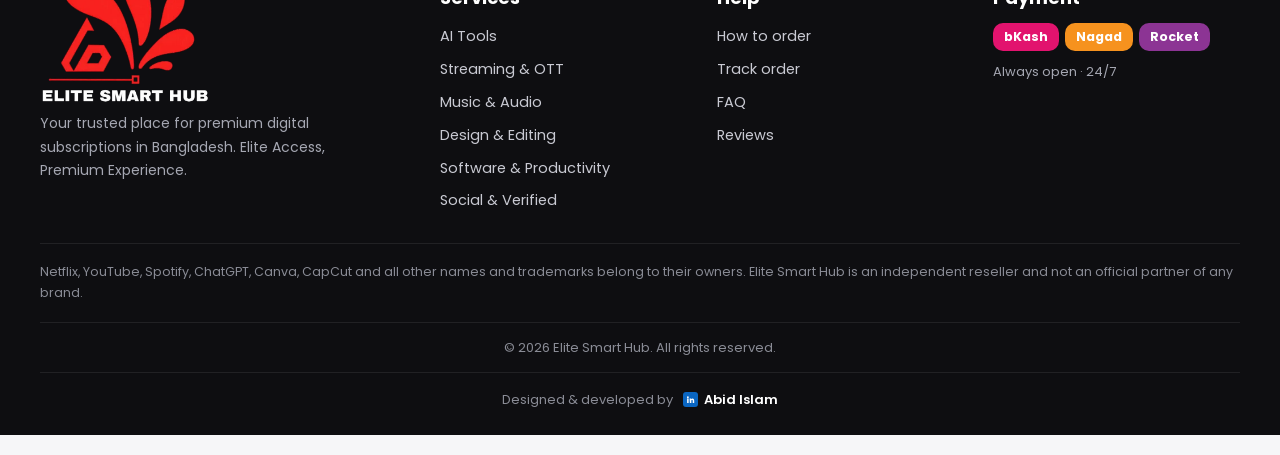
==== commit 7b1908e2: "Colourful banners, smaller banner, products on first screen" ====
--- a/index.html
+++ b/index.html
@@ -16,7 +16,7 @@
 <link rel="manifest" href="manifest.json">
 <link rel="preconnect" href="https://fonts.googleapis.com"><link rel="preconnect" href="https://fonts.gstatic.com" crossorigin>
 <link href="https://fonts.googleapis.com/css2?family=Hind+Siliguri:wght@400;500;600;700&family=Lilita+One&family=Playfair+Display:ital,wght@1,600;1,700&family=Poppins:wght@400;500;600;700;800&display=swap" rel="stylesheet">
-<link rel="stylesheet" href="assets/site.css?v=3.5">
+<link rel="stylesheet" href="assets/site.css?v=3.8">
 <script type="application/ld+json">{"@context":"https://schema.org","@type":"Store","name":"Elite Smart Hub","image":"img/icon-512.png","email":"elitesmarthub@gmail.com","address":{"@type":"PostalAddress","addressLocality":"Dhaka","addressCountry":"BD"},"openingHours":"Mo-Su 00:00-23:59","priceRange":"৳৳"}</script>
 </head>
 <body data-page="home">
@@ -33,7 +33,7 @@
 
 <main>
 <section class="slider" id="slider" aria-roledescription="carousel" aria-label="Offers">
- <div class="wrap sl-wrap"><div class="sl-track" id="slTrack"><a class="sl" href="#services"><img src="img/slide-1.jpg" alt="Elite Access Premium Experience" width="1920" height="800" fetchpriority="high"></a></div>
+ <div class="wrap sl-wrap"><div class="sl-track" id="slTrack"><a class="sl" href="#services"><img src="img/slide-1.jpg" alt="Elite Access Premium Experience" width="1920" height="720" fetchpriority="high"></a></div>
   <button class="sl-btn prev" type="button" aria-label="Previous banner" onclick="slGo(-1)"><svg viewBox="0 0 24 24"><path d="M15 6l-6 6 6 6"/></svg></button><button class="sl-btn next" type="button" aria-label="Next banner" onclick="slGo(1)"><svg viewBox="0 0 24 24"><path d="M9 6l6 6-6 6"/></svg></button>
   <div class="sl-dots" id="slDots"></div></div>
 </section>
@@ -41,9 +41,9 @@
 
 <section class="sec pop-sec" id="popular">
  <div class="wrap">
-  <div class="deal" id="deal" hidden></div>
   <div class="row-h"><h2>🔥 Most <em>Popular</em></h2><a href="#services">See all →</a></div>
   <div class="hrow" id="popRow"></div>
+  <div class="deal" id="deal" hidden></div>
  </div>
 </section>
 
--- a/assets/site.css
+++ b/assets/site.css
@@ -699,3 +699,17 @@
 .hero-band .stats b{color:#fff!important}.hero-band .stats span{color:#b9b3b6!important}
 .hero-band .h-trust svg{color:#ff5a5f!important}
 @media(max-width:720px){.cat-blk{margin:16px -6px 0;padding:14px 12px 6px;border-radius:20px}.cat-blk #grid .hrow,.cat-blk .hrow{margin:0 -12px!important;padding:0 12px 10px!important}.pop-sec{padding:28px 0 24px!important}.hero-band{padding:44px 0 0!important}}
+/* PC banner smaller (owner: "eto boro diye ki hobe") */
+@media (min-width:721px){
+ .slider{padding:20px 0 0!important}
+ .sl-wrap{width:min(1180px,calc(100% - 40px))!important;margin:0 auto!important}
+ .sl-track{aspect-ratio:8/3!important;border-radius:22px!important;border:0!important;box-shadow:0 18px 44px rgba(20,20,30,.12)!important}
+ .sl-track img{object-fit:cover;object-position:center}
+ .sl-dots{bottom:10px!important}
+}
+@media (min-width:721px){.sl-track{aspect-ratio:3/1!important}}
+.pop-sec .deal{margin:22px 0 0!important}
+.pop-sec{padding-top:26px!important}
+.sl-track{aspect-ratio:8/3!important}.slider{background:transparent!important}
+@media(max-width:720px){.slider{padding:10px 0 0!important}.sl-wrap{width:calc(100% - 24px)!important;margin:0 auto!important}.sl-track{border-radius:16px!important}}
+.sl-dots button{background:rgba(255,255,255,.5)!important}.sl-dots button.on{background:#fff!important}
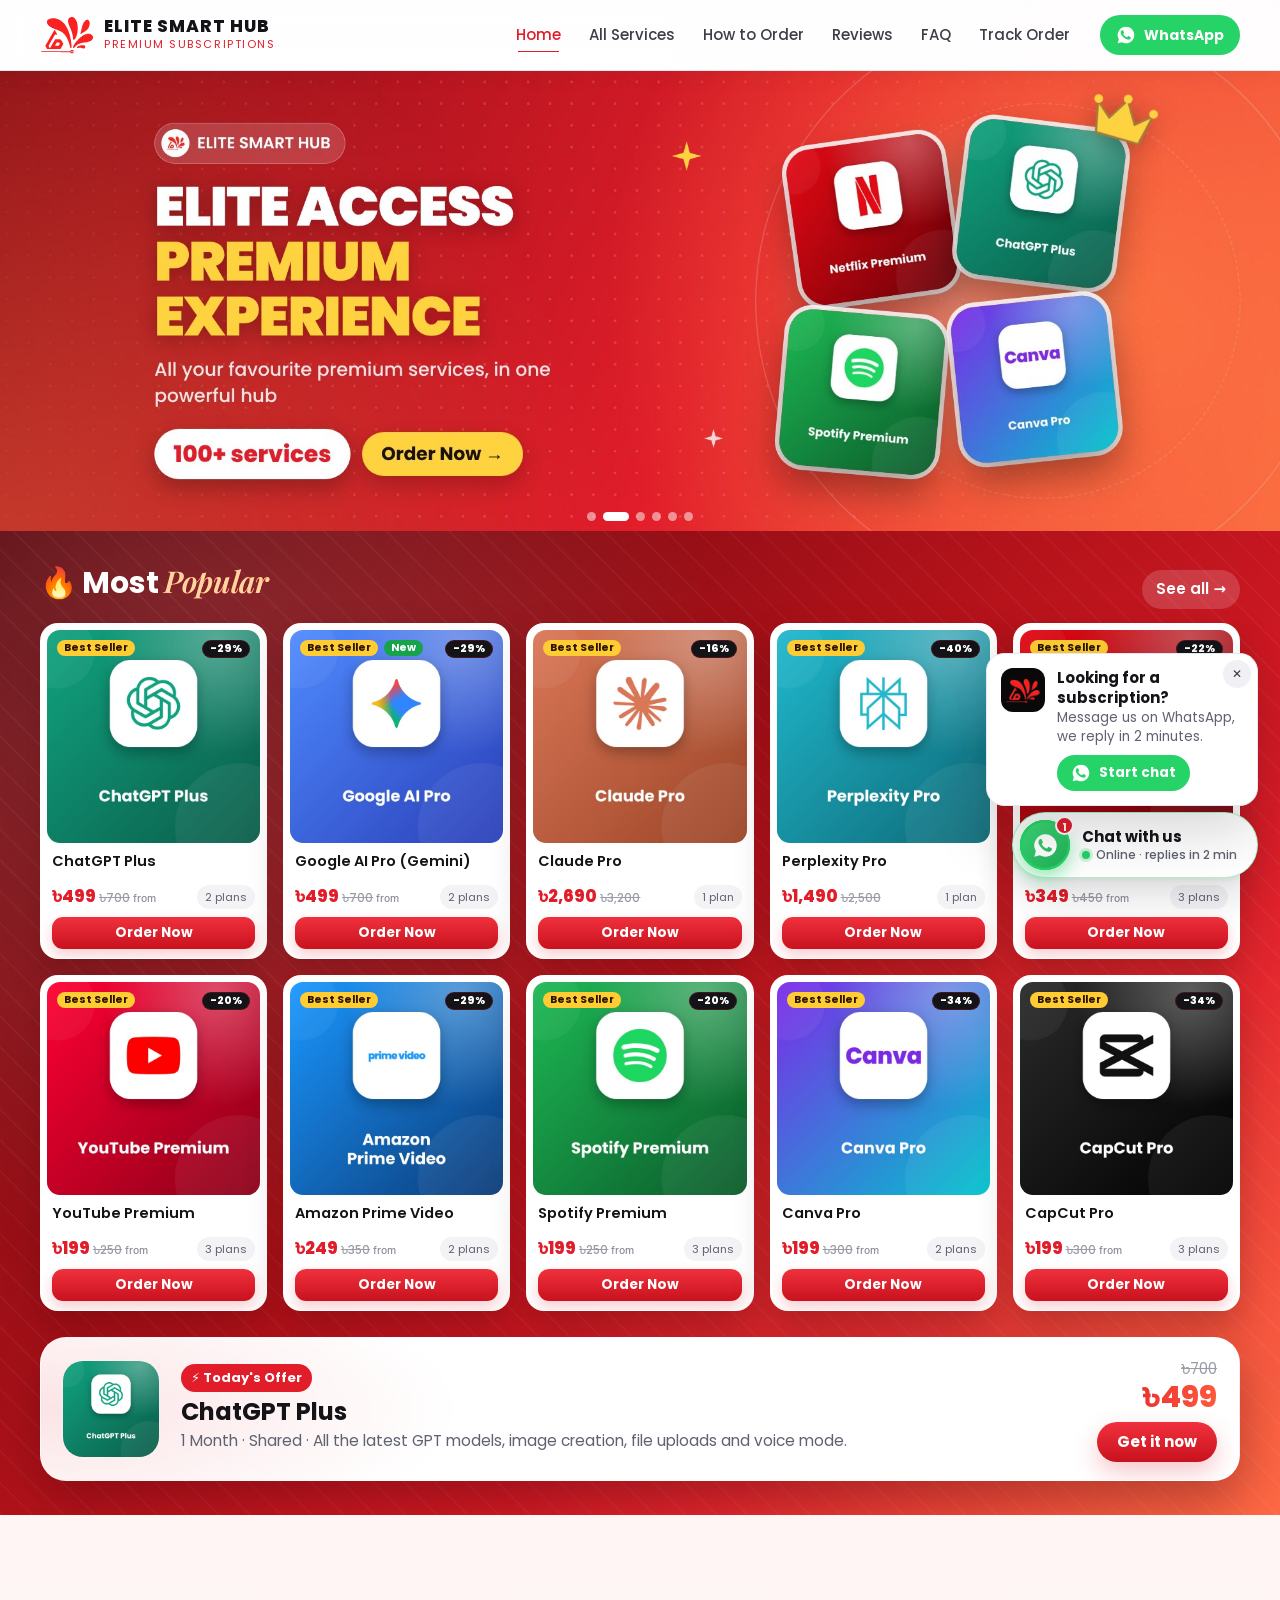
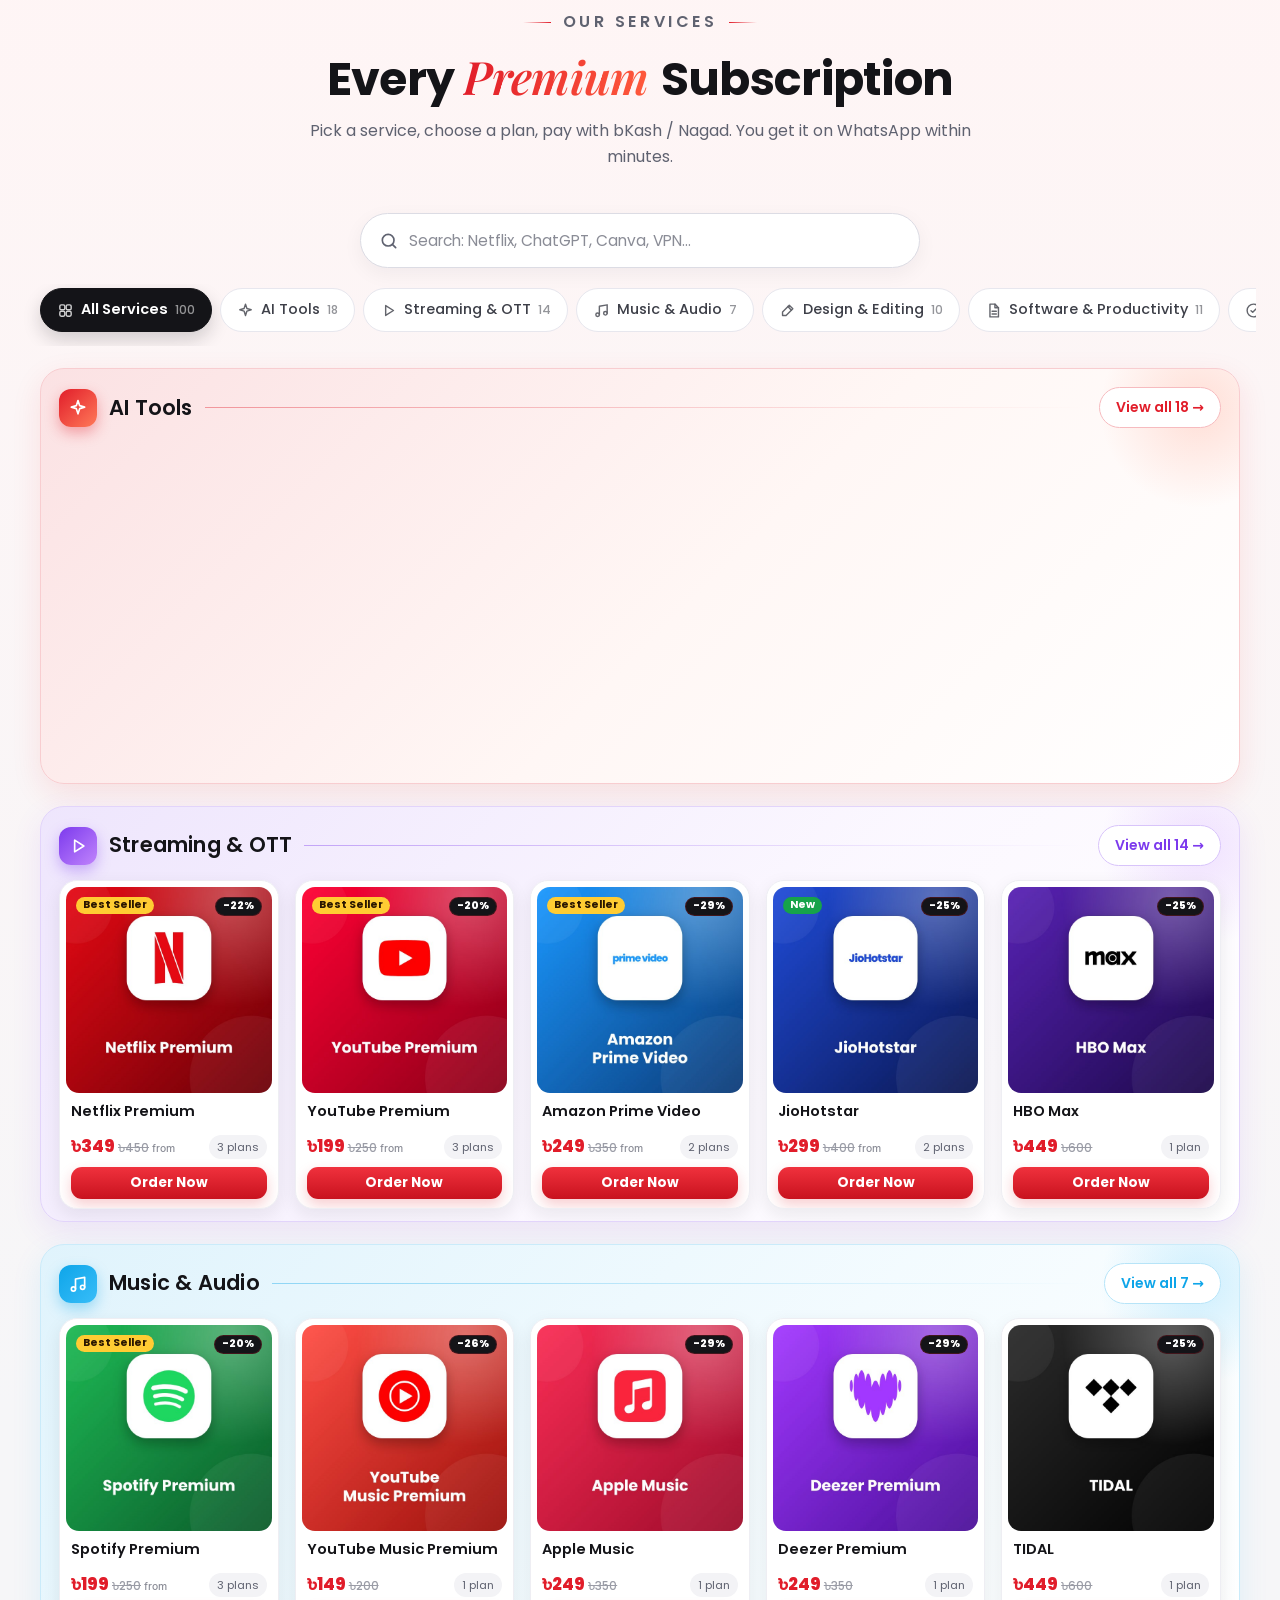
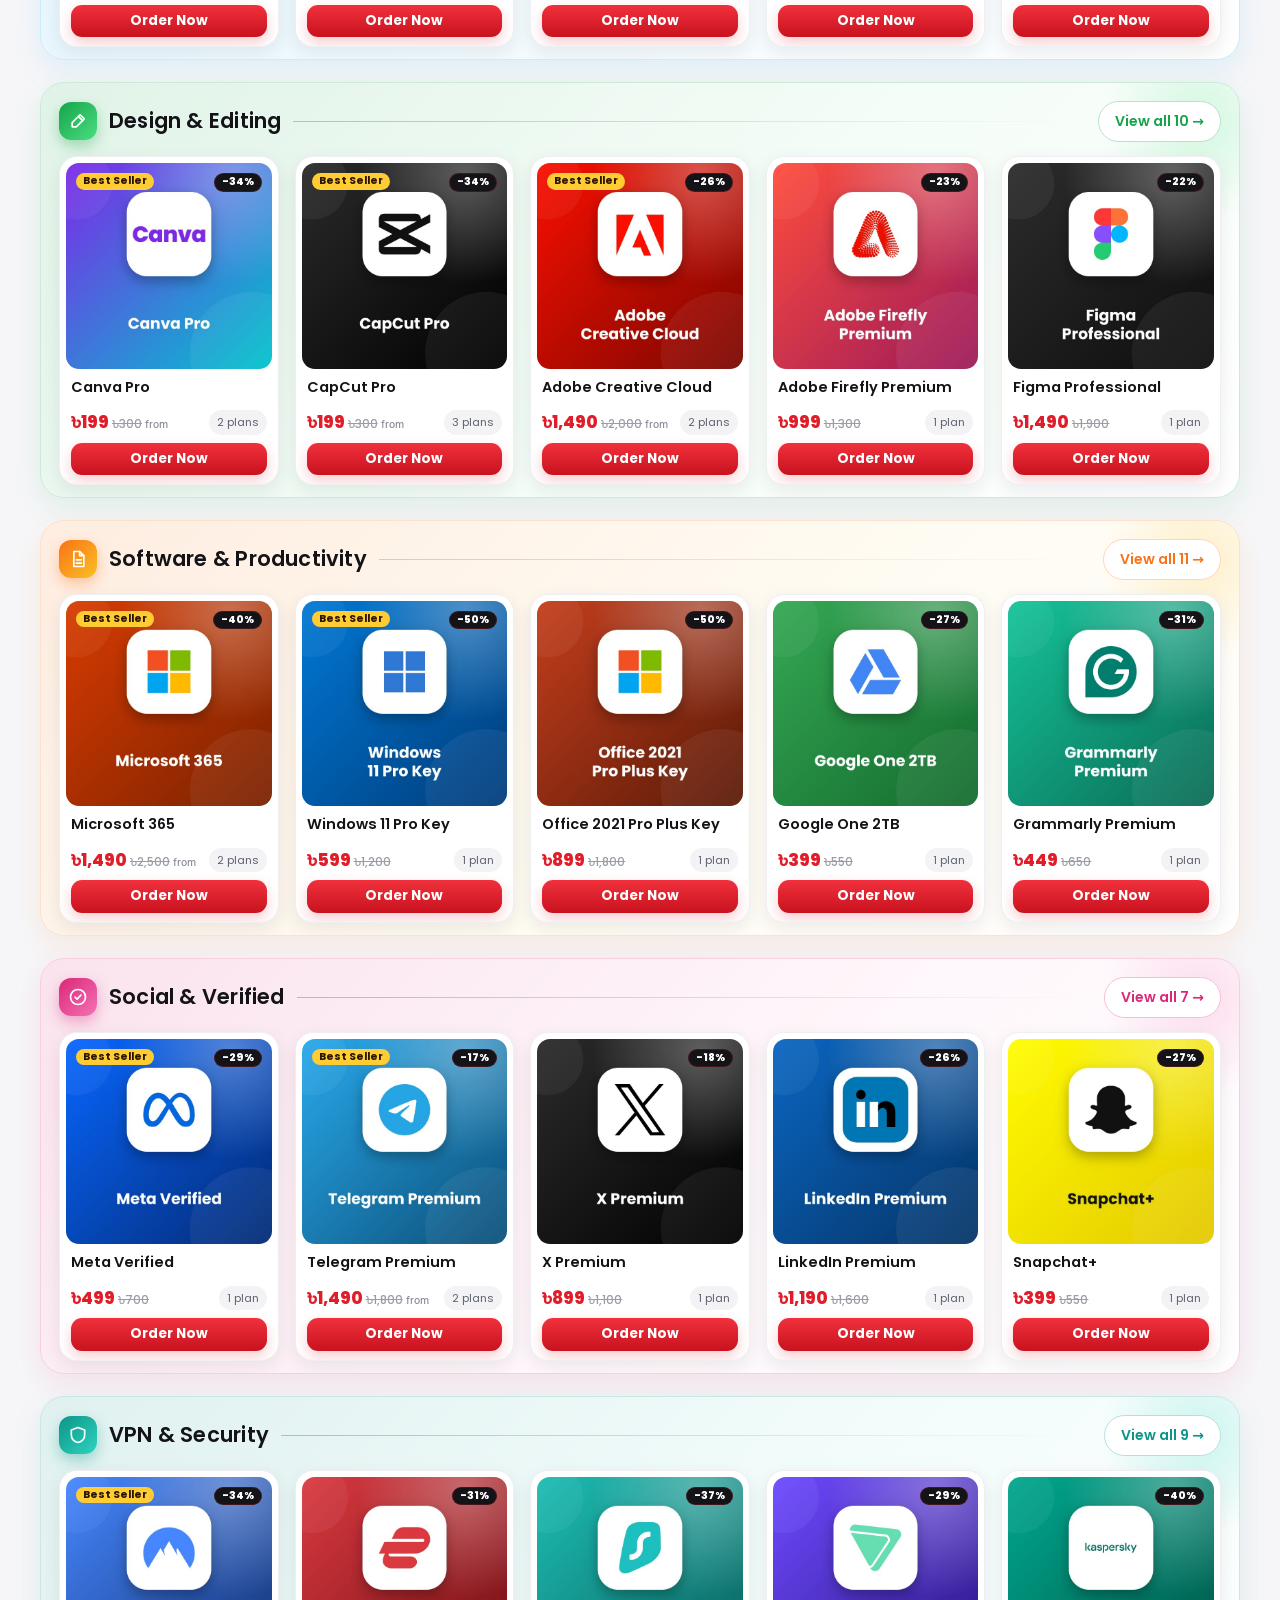
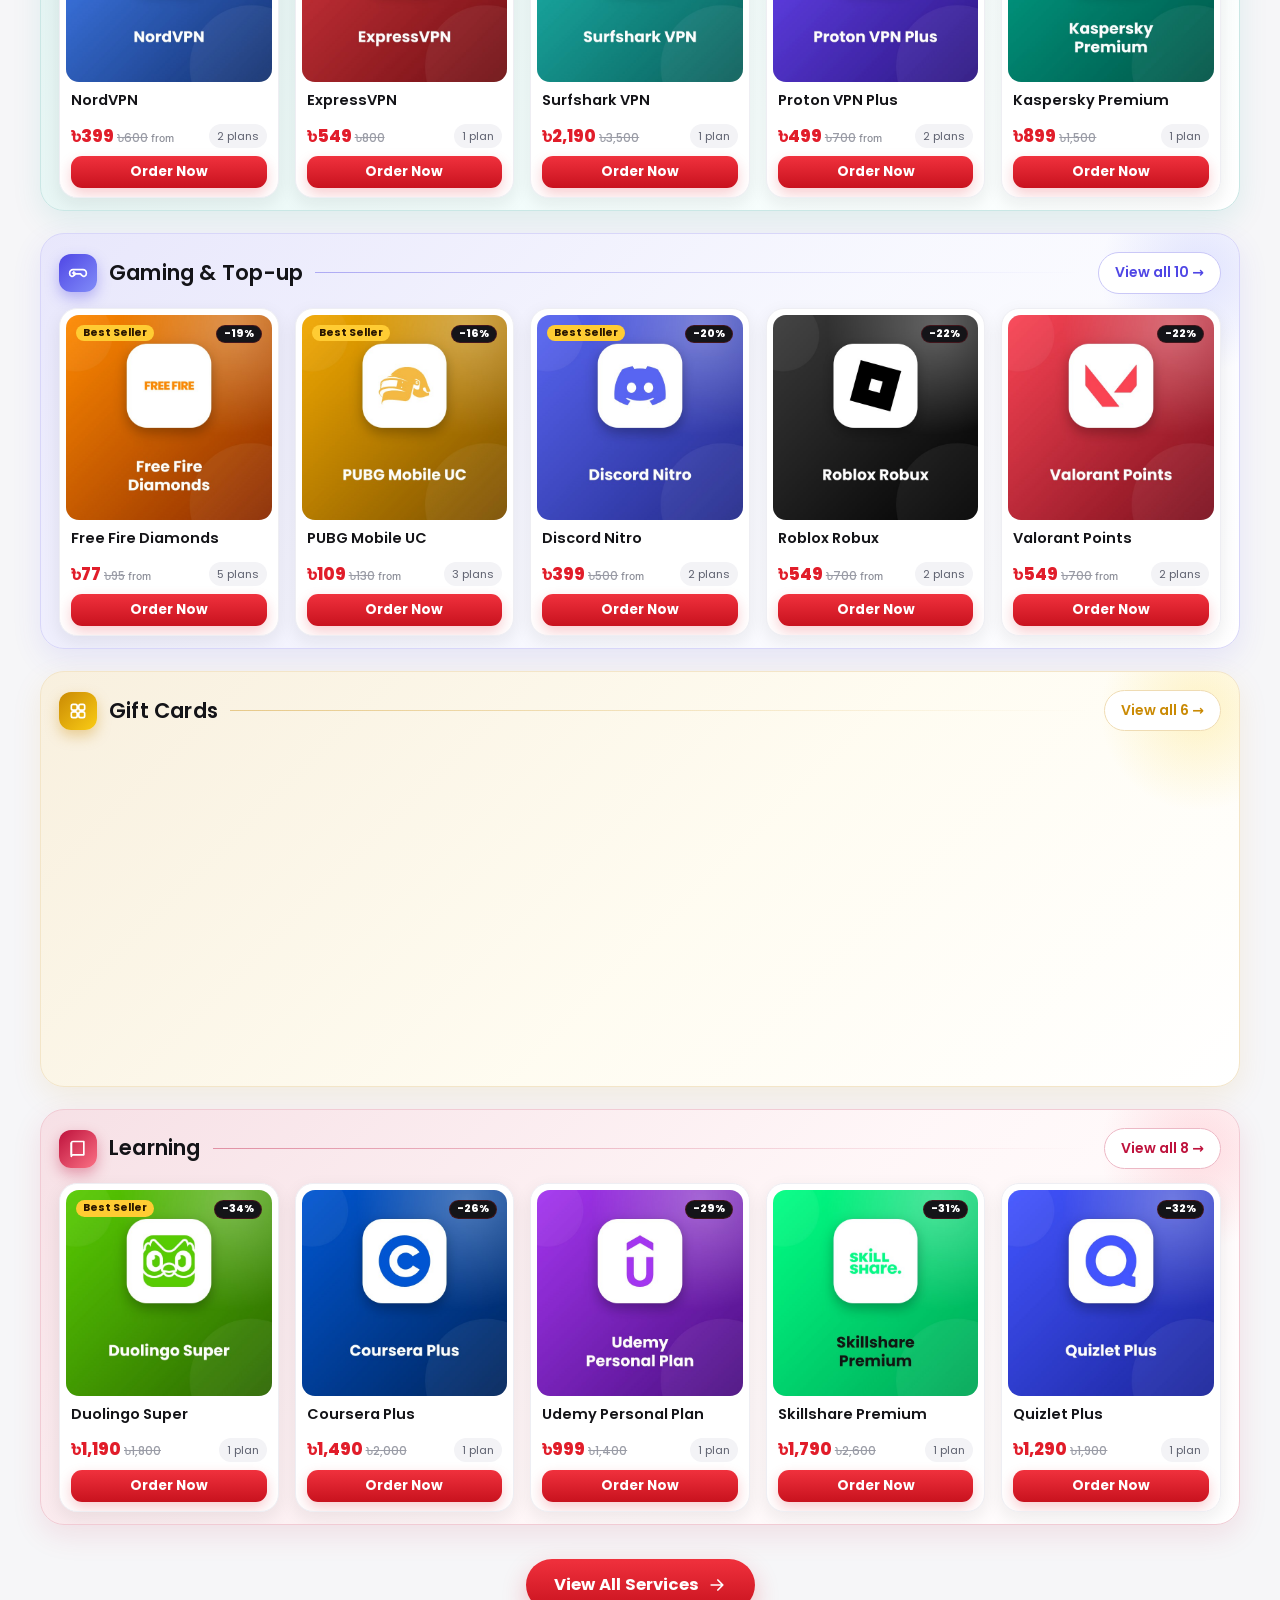
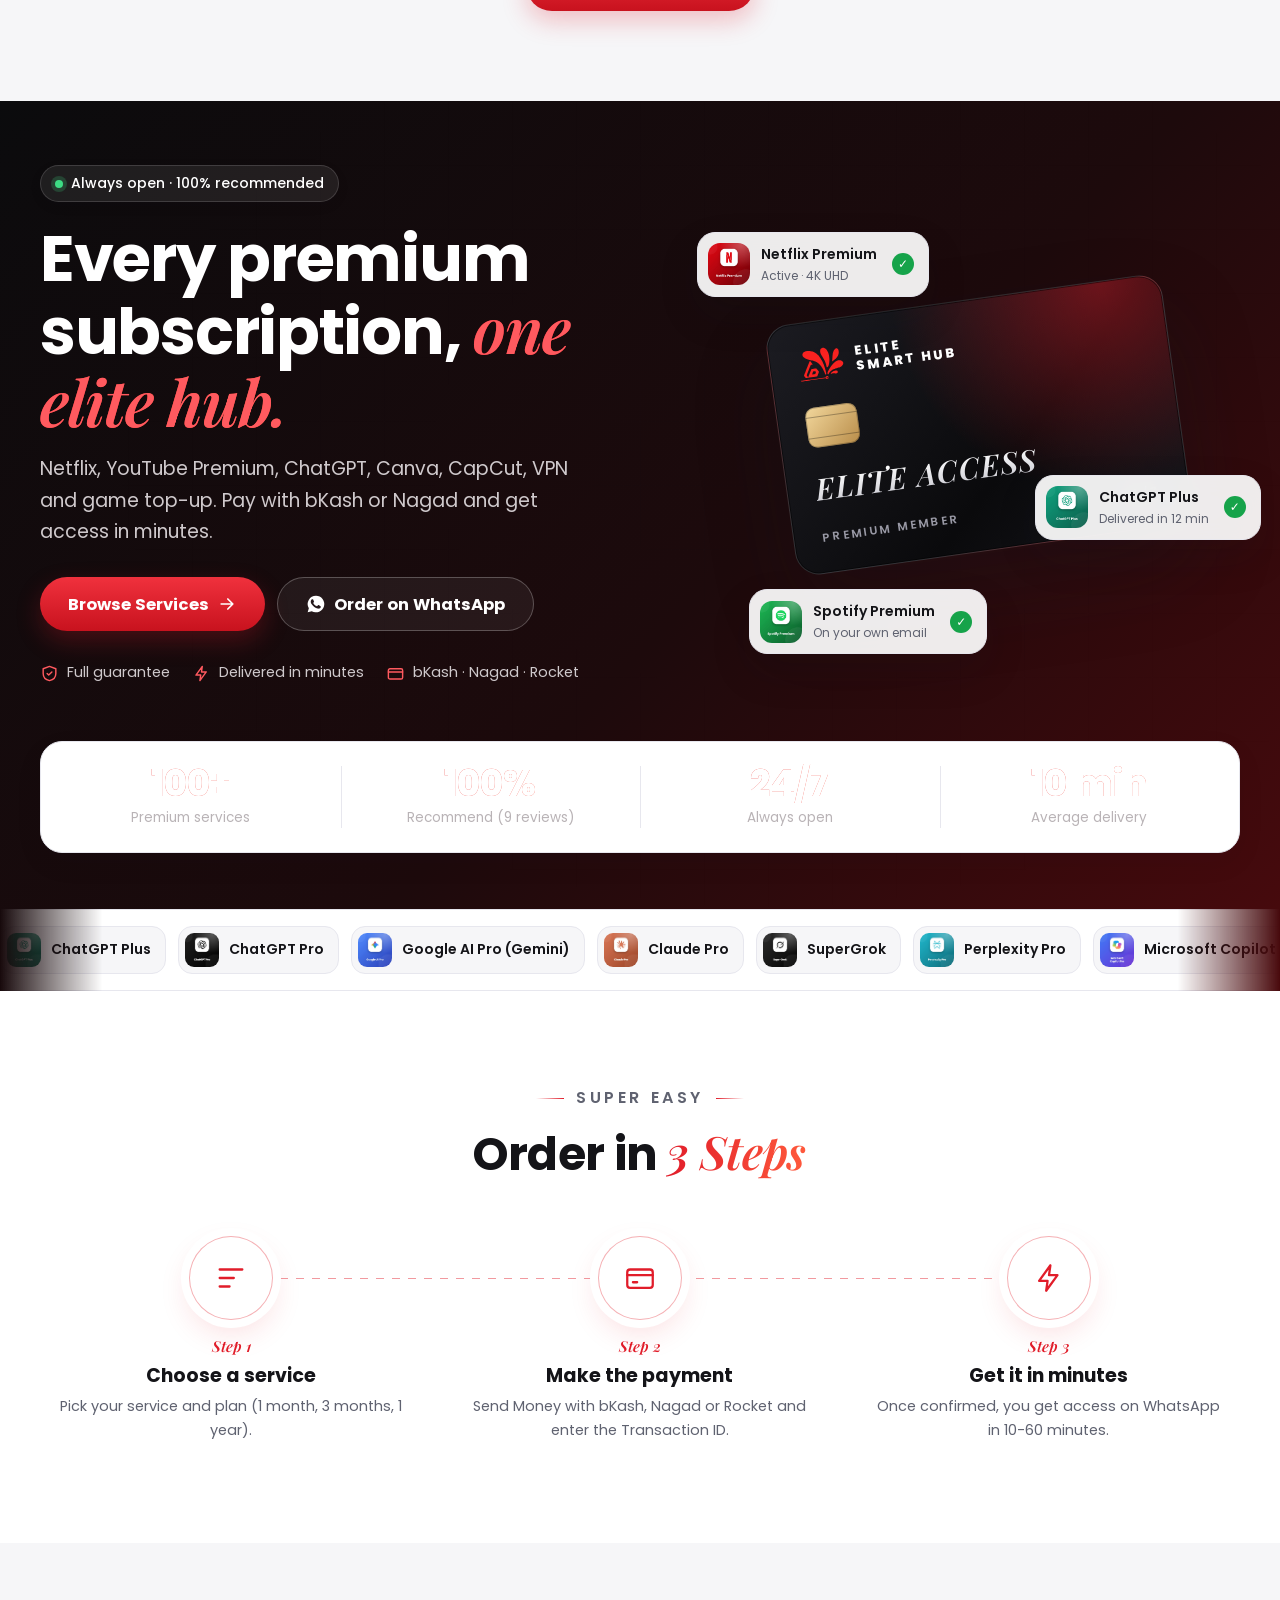
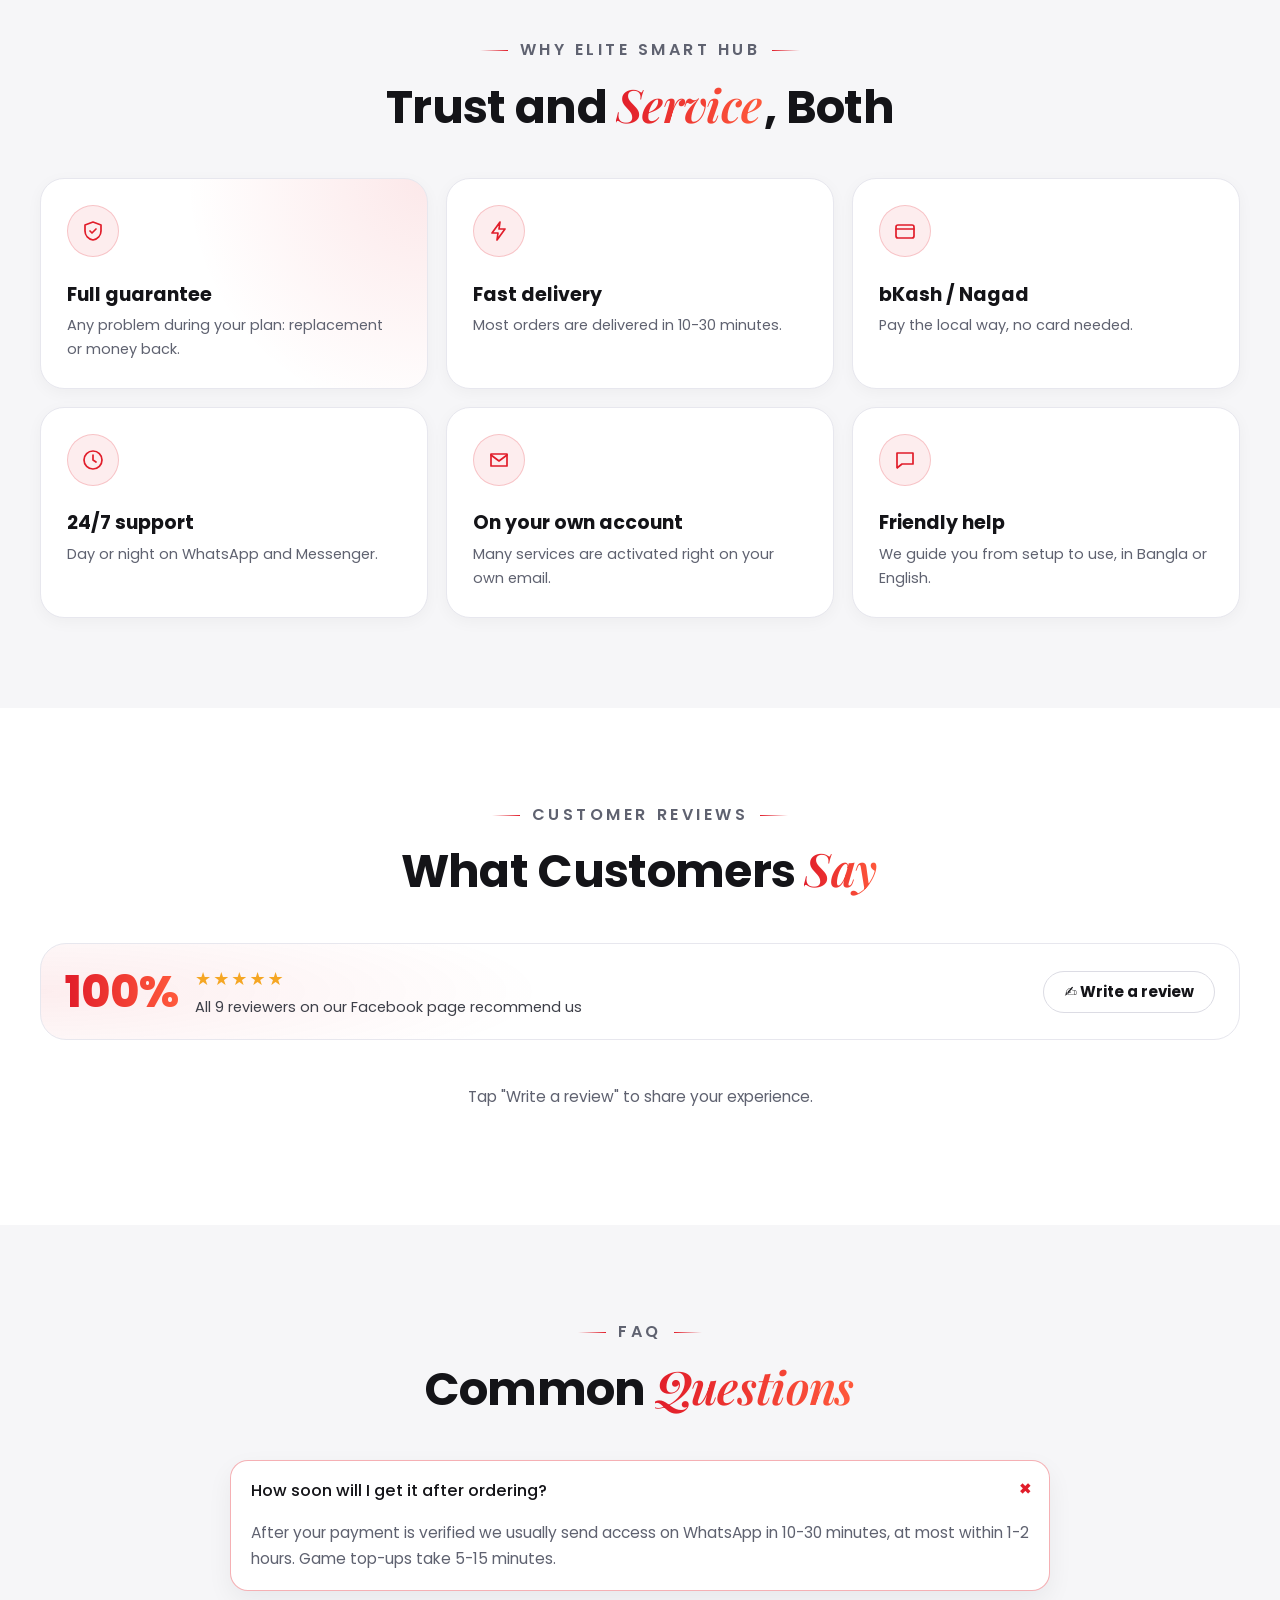
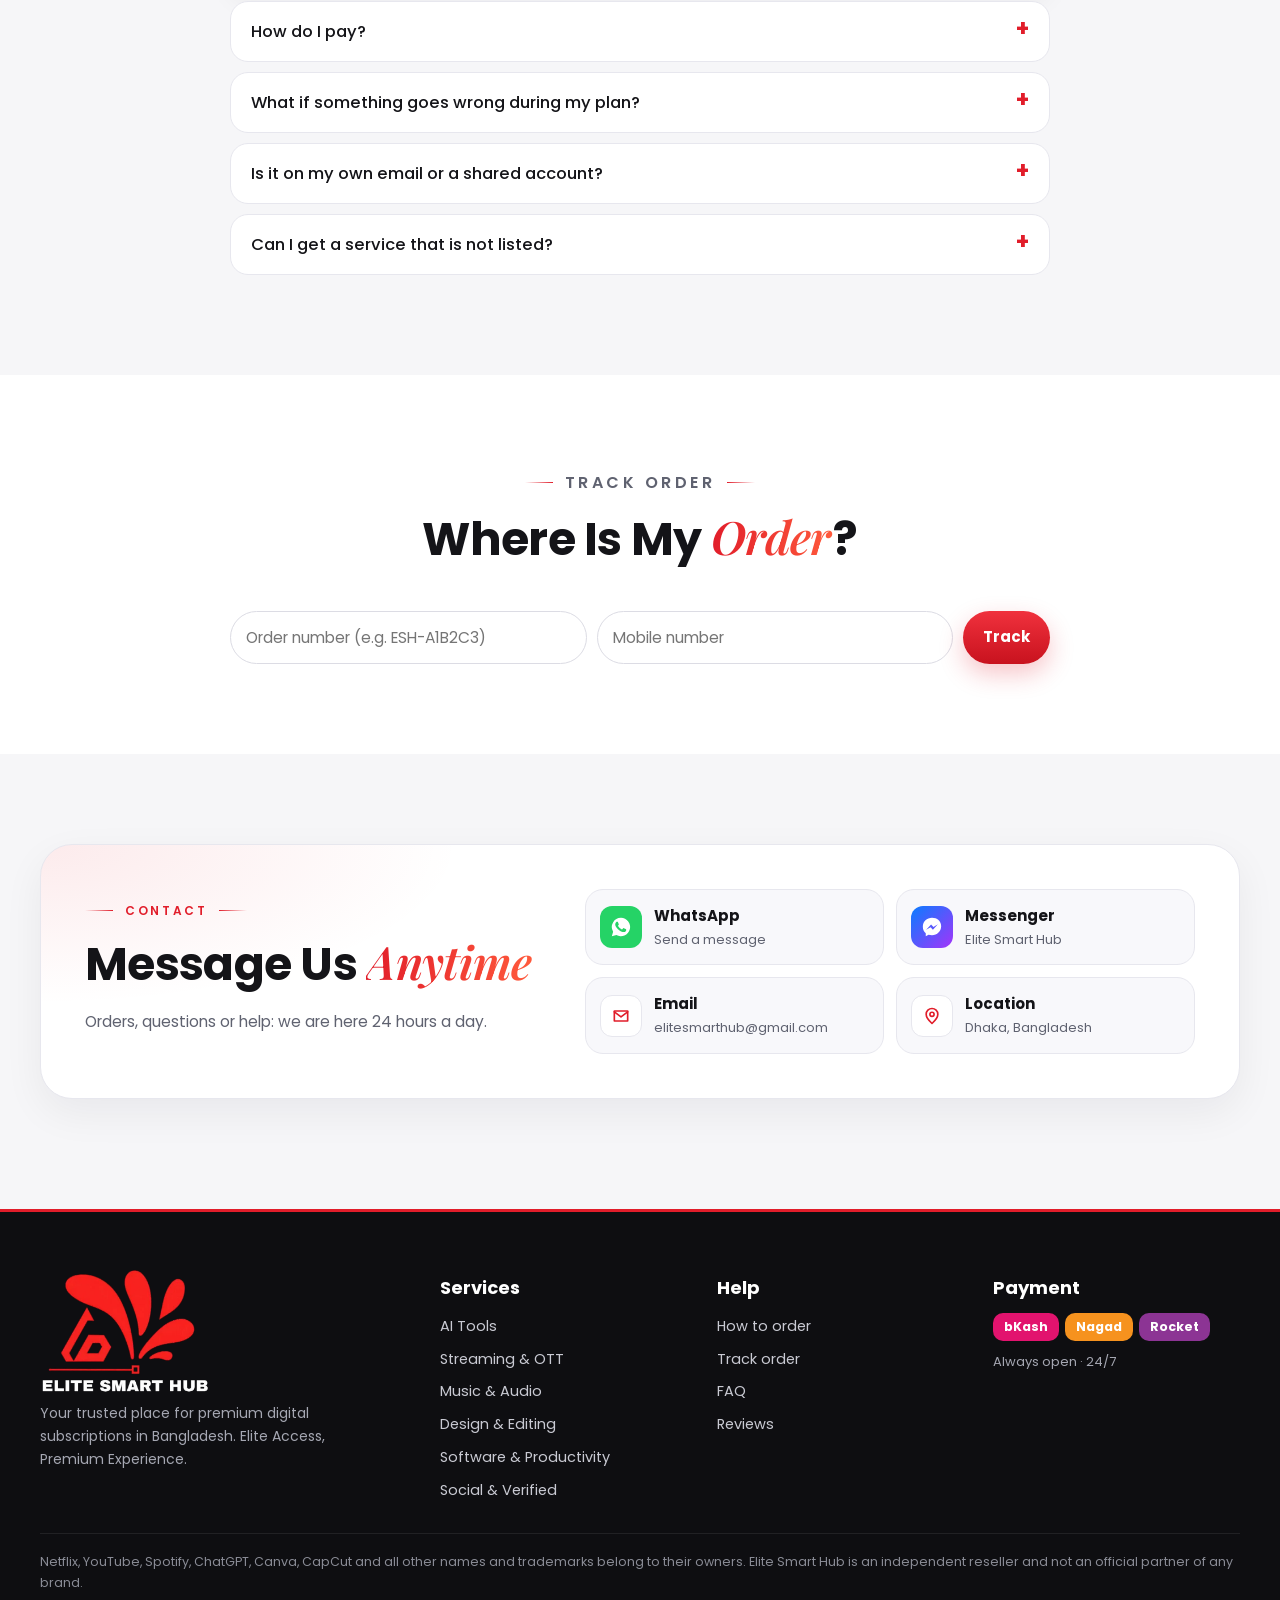
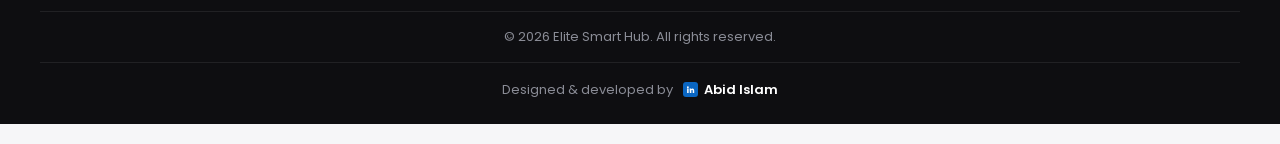
==== commit 0c692785: "Product pages, separate How/Reviews/FAQ/Track pages, full-width colourful banners, compact cards" ====
--- a/index.html
+++ b/index.html
@@ -16,7 +16,7 @@
 <link rel="manifest" href="manifest.json">
 <link rel="preconnect" href="https://fonts.googleapis.com"><link rel="preconnect" href="https://fonts.gstatic.com" crossorigin>
 <link href="https://fonts.googleapis.com/css2?family=Hind+Siliguri:wght@400;500;600;700&family=Lilita+One&family=Playfair+Display:ital,wght@1,600;1,700&family=Poppins:wght@400;500;600;700;800&display=swap" rel="stylesheet">
-<link rel="stylesheet" href="assets/site.css?v=3.8">
+<link rel="stylesheet" href="assets/site.css?v=4.4">
 <script type="application/ld+json">{"@context":"https://schema.org","@type":"Store","name":"Elite Smart Hub","image":"img/icon-512.png","email":"elitesmarthub@gmail.com","address":{"@type":"PostalAddress","addressLocality":"Dhaka","addressCountry":"BD"},"openingHours":"Mo-Su 00:00-23:59","priceRange":"৳৳"}</script>
 </head>
 <body data-page="home">
@@ -25,7 +25,7 @@
 <header class="hd" id="top">
  <div class="wrap hd-in">
   <a class="logo" href="#top" aria-label="Elite Smart Hub"><img src="img/logo-mark.svg" alt="" width="54" height="39"><span><b>ELITE SMART HUB</b><small>Premium Subscriptions</small></span></a>
-  <nav class="nav" aria-label="Menu"><a href="#top" class="on">Home</a><a href="services.html">All Services</a><a href="#how">How to Order</a><a href="#reviews">Reviews</a><a href="#faq">FAQ</a><a href="#track">Track Order</a></nav>
+  <nav class="nav" aria-label="Menu"><a href="#top" class="on">Home</a><a href="services.html">All Services</a><a href="how.html">How to Order</a><a href="reviews.html">Reviews</a><a href="faq.html">FAQ</a><a href="track.html">Track Order</a></nav>
   <button class="hd-search" type="button" aria-label="Search" onclick="focusSearch()"><svg viewBox="0 0 24 24"><circle cx="11" cy="11" r="7"/><path d="M20 20l-4-4"/></svg></button>
   <a class="btn wa hd-wa" data-wa="Hello Elite Smart Hub, I want to buy a subscription." target="_blank" rel="noopener"><svg viewBox="0 0 24 24" class="f"><use href="#i-wa"/></svg><span>WhatsApp</span></a>
  </div>
@@ -33,7 +33,7 @@
 
 <main>
 <section class="slider" id="slider" aria-roledescription="carousel" aria-label="Offers">
- <div class="wrap sl-wrap"><div class="sl-track" id="slTrack"><a class="sl" href="#services"><img src="img/slide-1.jpg" alt="Elite Access Premium Experience" width="1920" height="720" fetchpriority="high"></a></div>
+ <div class="wrap sl-wrap"><div class="sl-track" id="slTrack"><a class="sl" href="#services" style="--bg:url('https://abid2929.github.io/ELITE-SMART-HUB/img/slide-1.jpg')"><img src="img/slide-1.jpg" alt="Elite Access Premium Experience" width="2560" height="720" fetchpriority="high"></a></div>
   <button class="sl-btn prev" type="button" aria-label="Previous banner" onclick="slGo(-1)"><svg viewBox="0 0 24 24"><path d="M15 6l-6 6 6 6"/></svg></button><button class="sl-btn next" type="button" aria-label="Next banner" onclick="slGo(1)"><svg viewBox="0 0 24 24"><path d="M9 6l6 6-6 6"/></svg></button>
   <div class="sl-dots" id="slDots"></div></div>
 </section>
@@ -156,7 +156,7 @@
  <div class="wrap ft-in">
   <div class="ft-brand"><img src="img/logo-full.webp" alt="Elite Smart Hub" width="170" height="127" loading="lazy"><p>Your trusted place for premium digital subscriptions in Bangladesh. Elite Access, Premium Experience.</p></div>
   <div><h4>Services</h4><ul id="ftCats"></ul></div>
-  <div><h4>Help</h4><ul><li><a href="#how">How to order</a></li><li><a href="#track">Track order</a></li><li><a href="#faq">FAQ</a></li><li><a href="#reviews">Reviews</a></li></ul></div>
+  <div><h4>Help</h4><ul><li><a href="how.html">How to order</a></li><li><a href="track.html">Track order</a></li><li><a href="faq.html">FAQ</a></li><li><a href="reviews.html">Reviews</a></li></ul></div>
   <div><h4>Payment</h4><div class="pays"><span class="pay bk">bKash</span><span class="pay ng">Nagad</span><span class="pay rk">Rocket</span></div><p class="mu sm" style="margin-top:10px">Always open · 24/7</p></div>
  </div>
  <div class="wrap disc"><p>Netflix, YouTube, Spotify, ChatGPT, Canva, CapCut and all other names and trademarks belong to their owners. Elite Smart Hub is an independent reseller and not an official partner of any brand.</p></div>
@@ -164,9 +164,9 @@
 </footer>
 
 <nav class="tabbar" aria-label="Bottom menu">
- <a href="#top"><svg viewBox="0 0 24 24"><path d="M4 11l8-7 8 7v9h-5v-6H9v6H4z"/></svg><span>Home</span></a>
+ <a href="#top" class="on"><svg viewBox="0 0 24 24"><path d="M4 11l8-7 8 7v9h-5v-6H9v6H4z"/></svg><span>Home</span></a>
  <a href="services.html"><svg viewBox="0 0 24 24"><rect x="4" y="4" width="7" height="7" rx="2"/><rect x="13" y="4" width="7" height="7" rx="2"/><rect x="4" y="13" width="7" height="7" rx="2"/><rect x="13" y="13" width="7" height="7" rx="2"/></svg><span>Services</span></a>
- <a href="#track"><svg viewBox="0 0 24 24"><path d="M3 7l9-4 9 4-9 4z"/><path d="M3 7v10l9 4 9-4V7M12 11v10"/></svg><span>Track</span></a>
+ <a href="track.html"><svg viewBox="0 0 24 24"><path d="M3 7l9-4 9 4-9 4z"/><path d="M3 7v10l9 4 9-4V7M12 11v10"/></svg><span>Track</span></a>
  <a class="tb-wa" data-wa="Hello Elite Smart Hub, I want to buy a subscription." target="_blank" rel="noopener"><span class="tbw-ic"><svg viewBox="0 0 24 24" class="f"><use href="#i-wa"/></svg><i class="fwa-b">1</i></span><span>WhatsApp</span></a>
 </nav>
 
@@ -180,6 +180,6 @@
  <symbol id="i-ms" viewBox="0 0 24 24"><path d="M12 2C6.4 2 2 6.1 2 11.7c0 2.9 1.2 5.5 3.2 7.2V22l3-1.6c1.2.3 2.4.5 3.8.5 5.6 0 10-4.1 10-9.7S17.6 2 12 2zm1 13l-2.5-2.7L5.6 15l5.4-5.8 2.6 2.7L18.4 9z"/></symbol>
  <symbol id="i-crown" viewBox="0 0 64 48"><path d="M6 14l14 12L32 6l12 20 14-12-6 28H12z" fill="#e2c084" stroke="#a37c3c" stroke-width="2" stroke-linejoin="round"/><circle cx="6" cy="12" r="4" fill="#e2c084"/><circle cx="32" cy="5" r="4" fill="#e2c084"/><circle cx="58" cy="12" r="4" fill="#e2c084"/></symbol>
 </svg>
-<script src="assets/site.js?v=3.3"></script>
+<script src="assets/site.js?v=3.7"></script>
 </body>
 </html>
--- a/assets/site.css
+++ b/assets/site.css
@@ -713,3 +713,102 @@
 .sl-track{aspect-ratio:8/3!important}.slider{background:transparent!important}
 @media(max-width:720px){.slider{padding:10px 0 0!important}.sl-wrap{width:calc(100% - 24px)!important;margin:0 auto!important}.sl-track{border-radius:16px!important}}
 .sl-dots button{background:rgba(255,255,255,.5)!important}.sl-dots button.on{background:#fff!important}
+/* No scrollbars on product rows (owner: "scroll ken") — PC/tablet = fixed grid, phone = swipe */
+.hrow{scrollbar-width:none!important;overflow-y:hidden}.hrow::-webkit-scrollbar{display:none}
+@media(min-width:721px){
+ .hrow,#grid .hrow{grid-auto-flow:row!important;grid-template-columns:repeat(5,1fr);grid-auto-columns:auto!important;overflow:visible!important;scroll-snap-type:none;padding-bottom:4px!important}
+ .hrow:not(#popRow)>.card:nth-child(n+6),#popRow>.card:nth-child(n+11){display:none!important}
+}
+@media(min-width:721px) and (max-width:1080px){
+ .hrow,#grid .hrow{grid-template-columns:repeat(4,1fr)}
+ .hrow:not(#popRow)>.card:nth-child(n+5),#popRow>.card:nth-child(n+9){display:none!important}
+}
+@media(min-width:721px) and (max-width:900px){
+ .hrow,#grid .hrow{grid-template-columns:repeat(3,1fr)}
+ .hrow:not(#popRow)>.card:nth-child(n+4){display:none!important}#popRow>.card:nth-child(n+7){display:none!important}
+}
+/* FULL-WIDTH banner band (slides are 2560x720, content in centre 1920) */
+.slider{padding:0!important}
+.sl-wrap{width:100%!important;max-width:none!important;margin:0!important}
+.sl-track{aspect-ratio:auto!important;height:clamp(140px,37.5vw,460px);border-radius:0!important;box-shadow:none!important}
+.sl img{width:100%!important;height:100%!important;object-fit:cover!important;object-position:center}
+/* Compact, stylish product cards (owner: "choto kora jai valo style a") */
+.card{border-radius:18px!important;padding:6px!important;box-shadow:0 6px 18px rgba(20,20,30,.08)!important;border:1px solid #eeeef3!important;transition:transform .2s,box-shadow .2s}
+.card:hover{transform:translateY(-4px);box-shadow:0 16px 34px rgba(20,20,30,.14)!important}
+.card .art{border-radius:13px!important}
+.card .bd{padding:9px 5px 3px!important;display:flex;flex-direction:column;gap:6px}
+.card h3{font-size:14.5px!important;line-height:1.3!important;margin:0!important;font-weight:600;display:-webkit-box;-webkit-line-clamp:1;-webkit-box-orient:vertical;overflow:hidden}
+.card .meta{margin:0!important;display:flex;align-items:center;justify-content:space-between;gap:6px}
+.card .price{font-size:17px!important;font-weight:800;line-height:1}.card .price s{font-size:11.5px;font-weight:500;margin-left:3px}.card .price small{font-size:10.5px}
+.card .plans{font-size:11px!important;padding:3px 8px!important;border-radius:99px;background:#f4f4f7;color:#6b6e78}
+.card .btn.red{width:100%;padding:8px 10px!important;font-size:13.5px!important;border-radius:11px!important;margin-top:2px;background:linear-gradient(180deg,#f0313d,#c8121e)!important;color:#fff!important;border:0!important;box-shadow:0 6px 14px rgba(225,29,42,.22)!important}
+.card .bdg span,.card .off{font-size:10.5px!important;padding:3px 7px!important}
+@media(max-width:720px){
+ .hrow,#grid .hrow{grid-auto-columns:37%!important;gap:10px!important}
+ .card{padding:5px!important;border-radius:16px!important}.card .art{border-radius:12px!important}
+ .card .bd{padding:7px 3px 2px!important;gap:5px}
+ .card h3{font-size:13px!important}
+ .card .price{font-size:15px!important}.card .price s{display:none}
+ .card .plans{display:none}
+ .card .btn.red{padding:7px 6px!important;font-size:12.5px!important;border-radius:10px!important}
+ .card .bdg span,.card .off{font-size:9.5px!important;padding:2px 6px!important}
+ .card .sd{display:none}
+ .grid{gap:10px!important}
+}
+
+@media(max-width:720px){.card .meta{justify-content:flex-start}}
+/* ===== PRODUCT PAGE ===== */
+.pd-sec{padding:10px 0 40px}
+.pd-load{height:520px;border-radius:24px;background:linear-gradient(90deg,#f0f0f4,#fafafc,#f0f0f4);background-size:200% 100%;animation:pdl 1.2s infinite}@keyframes pdl{to{background-position:-200% 0}}
+.pd-grid{display:grid;grid-template-columns:minmax(0,5fr) minmax(0,6fr);gap:44px;align-items:start;background:#fff;border:1px solid #ececf2;border-radius:28px;padding:28px;box-shadow:0 20px 50px rgba(20,20,30,.06)}
+.pd-media{position:sticky;top:90px}
+.pd-art{position:relative;border-radius:22px;overflow:hidden;aspect-ratio:1;box-shadow:0 24px 50px rgba(20,20,30,.18)}
+.pd-art img{width:100%;height:100%;object-fit:cover;display:block}
+.pd-art .bdg{position:absolute;left:14px;top:14px;display:flex;gap:6px}.pd-art .bdg span{font-size:12px!important;padding:5px 10px!important}
+.pd-trust{list-style:none;margin:18px 0 0;padding:0;display:grid;grid-template-columns:1fr 1fr;gap:10px}
+.pd-trust li{display:flex;gap:10px;align-items:center;padding:12px;border-radius:14px;background:#f7f7fa;border:1px solid #efeff4}
+.pd-trust svg{width:22px;height:22px;flex:none;padding:8px;box-sizing:content-box;border-radius:10px;background:#fde8ea;color:#e11d2a;stroke:#e11d2a;fill:none;stroke-width:2;stroke-linecap:round;stroke-linejoin:round}
+.pd-trust span{font-size:12.5px;color:#6b6e78;line-height:1.3}.pd-trust b{display:block;font-size:13.5px;color:#141418}
+.pd-cat{display:inline-block;font-size:12.5px;font-weight:700;letter-spacing:.06em;text-transform:uppercase;color:#e11d2a;background:#fde8ea;padding:6px 12px;border-radius:99px;text-decoration:none}
+.pd-h{font-size:40px;line-height:1.12;margin:14px 0 10px;font-weight:800;color:#141418;letter-spacing:-.5px}
+.pd-rate{display:flex;flex-wrap:wrap;gap:14px;align-items:center;font-size:14px;color:#5f6270}.pd-rate .stars{color:#f5a524;letter-spacing:2px}
+.pd-stock{display:inline-flex;align-items:center;gap:6px;color:#16a34a;font-weight:600}.pd-stock i{width:8px;height:8px;border-radius:50%;background:#22c55e;box-shadow:0 0 0 3px rgba(34,197,94,.2)}
+.pd-sd{font-size:16px;line-height:1.6;color:#4b4e58;margin:14px 0 18px}
+.pd-price{display:flex;align-items:baseline;gap:12px;padding:16px 18px;border-radius:16px;background:linear-gradient(135deg,#fff5f5,#fff);border:1px solid #fbd5d8}
+.pd-price b{font-size:36px;font-weight:800;color:#e11d2a;line-height:1}.pd-price s{color:#9a9ca6;font-size:17px}
+.pd-save{margin-left:auto;font-size:13px;font-weight:700;color:#fff;background:#16a34a;padding:5px 10px;border-radius:99px}
+.pd-lbl{display:flex;justify-content:space-between;align-items:center;margin:22px 0 10px;font-weight:700;color:#141418}.pd-lbl span{font-size:13px;color:#8a8c96;font-weight:500}
+.pd-plans{display:grid;gap:10px}
+.pd-plan{display:flex;align-items:center;gap:12px;width:100%;text-align:left;padding:14px 16px;border-radius:14px;border:1.5px solid #e6e6ee;background:#fff;cursor:pointer;font:inherit;color:#141418;transition:.15s}
+.pd-plan:hover{border-color:#f3a3a9}
+.pd-plan i{width:18px;height:18px;border-radius:50%;border:2px solid #c9cad3;flex:none;position:relative}
+.pd-plan.on{border-color:#e11d2a;background:#fff6f6;box-shadow:0 8px 20px rgba(225,29,42,.1)}.pd-plan.on i{border-color:#e11d2a}.pd-plan.on i::after{content:"";position:absolute;inset:3px;border-radius:50%;background:#e11d2a}
+.pd-plan span{flex:1;font-weight:600;font-size:15px}.pd-plan s{color:#9a9ca6;font-size:13px}.pd-plan b{font-size:17px;color:#e11d2a;font-weight:800}
+.pd-cta{display:grid;grid-template-columns:1.3fr 1fr;gap:12px;margin-top:20px}
+.pd-cta .btn{justify-content:center;width:100%}
+.pd-box{margin-top:24px;padding:18px 20px;border-radius:16px;background:#f8f8fb;border:1px solid #efeff4}
+.pd-box h2{font-size:17px;margin:0 0 10px;color:#141418}
+.pd-list{list-style:none;margin:0;padding:0;display:grid;gap:9px}
+.pd-list li{position:relative;padding-left:28px;font-size:14.5px;color:#3d3f48;line-height:1.5}
+.pd-list li::before{content:"✓";position:absolute;left:0;top:1px;width:19px;height:19px;border-radius:50%;background:#dcfce7;color:#16a34a;font-size:11px;font-weight:800;display:grid;place-items:center}
+.pd-steps{display:grid;grid-template-columns:repeat(3,1fr);gap:10px;margin-top:16px}
+.pd-steps div{display:flex;gap:10px;align-items:center;padding:12px;border-radius:14px;border:1px dashed #e3e3ea;font-size:13px;color:#4b4e58;line-height:1.35}
+.pd-steps b{width:28px;height:28px;flex:none;border-radius:50%;display:grid;place-items:center;background:linear-gradient(135deg,#f0313d,#c8121e);color:#fff;font-size:13px}
+.pd-nf{text-align:center;padding:80px 20px}
+.rel-sec{padding-top:10px!important}
+.crumb a{color:#5f6270;text-decoration:none}.crumb a:hover{color:#e11d2a}
+@media(max-width:900px){.pd-grid{grid-template-columns:1fr;gap:22px;padding:16px;border-radius:22px}.pd-media{position:static}.pd-art{max-width:420px;margin:0 auto}}
+@media(max-width:720px){
+ .pd-sec{padding:4px 0 24px}.pd-grid{margin:0 -4px;padding:12px;border-radius:20px}
+ .pd-art{max-width:none;aspect-ratio:4/3}
+ .pd-trust{grid-template-columns:1fr 1fr;gap:8px}.pd-trust li{padding:9px;gap:8px}.pd-trust svg{width:18px;height:18px;padding:6px}.pd-trust b{font-size:12.5px}.pd-trust span{font-size:11.5px}
+ .pd-h{font-size:27px}.pd-sd{font-size:14.5px}
+ .pd-price b{font-size:30px}
+ .pd-cta{grid-template-columns:1fr;position:sticky;bottom:calc(70px + env(safe-area-inset-bottom));z-index:5;background:rgba(255,255,255,.96);padding:10px;margin:16px -12px 0;border-top:1px solid #eee;backdrop-filter:blur(8px)}
+ .pd-cta .btn.wa{display:none}
+ .pd-steps{grid-template-columns:1fr}
+ .crumb{font-size:12.5px;white-space:nowrap;overflow:hidden;text-overflow:ellipsis}
+}
+/* inner pages */
+.pg-sec{padding-top:24px!important}
+body:not([data-page="home"]) .sec.alt{background:transparent!important}
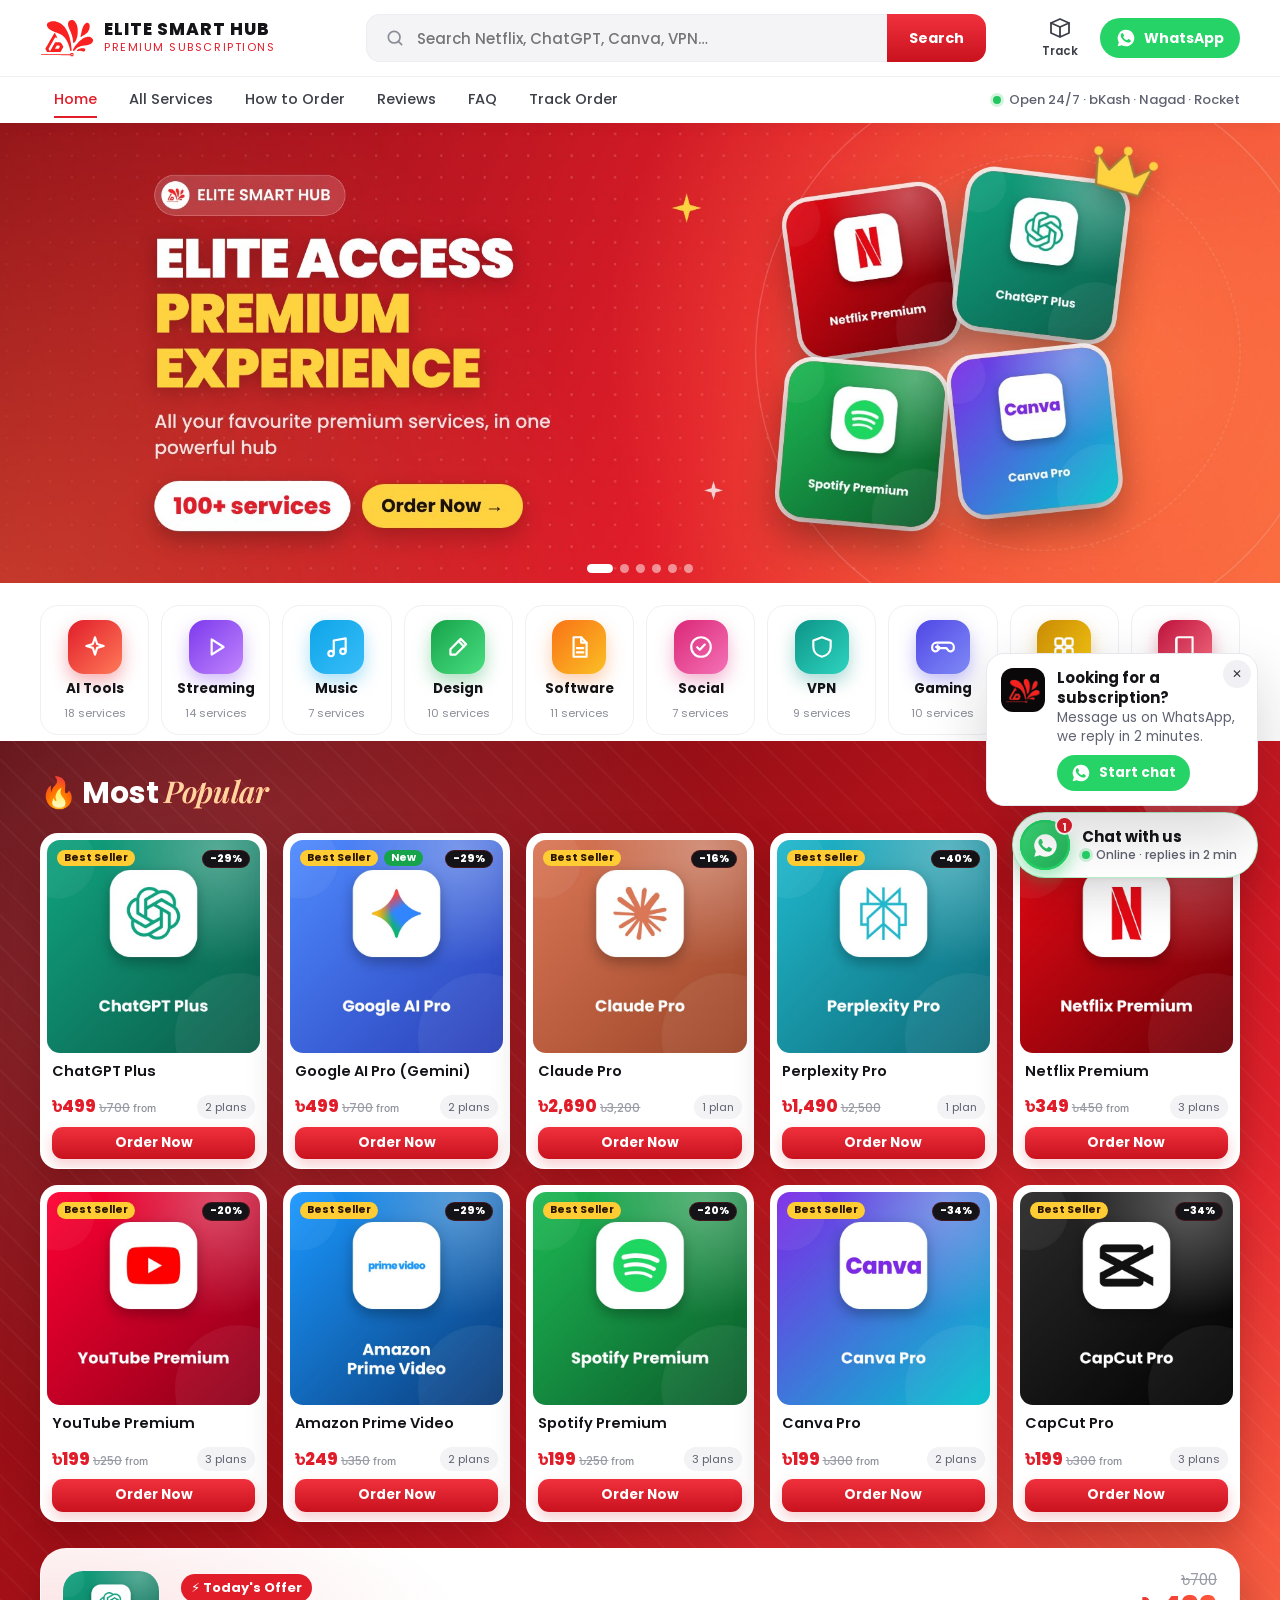
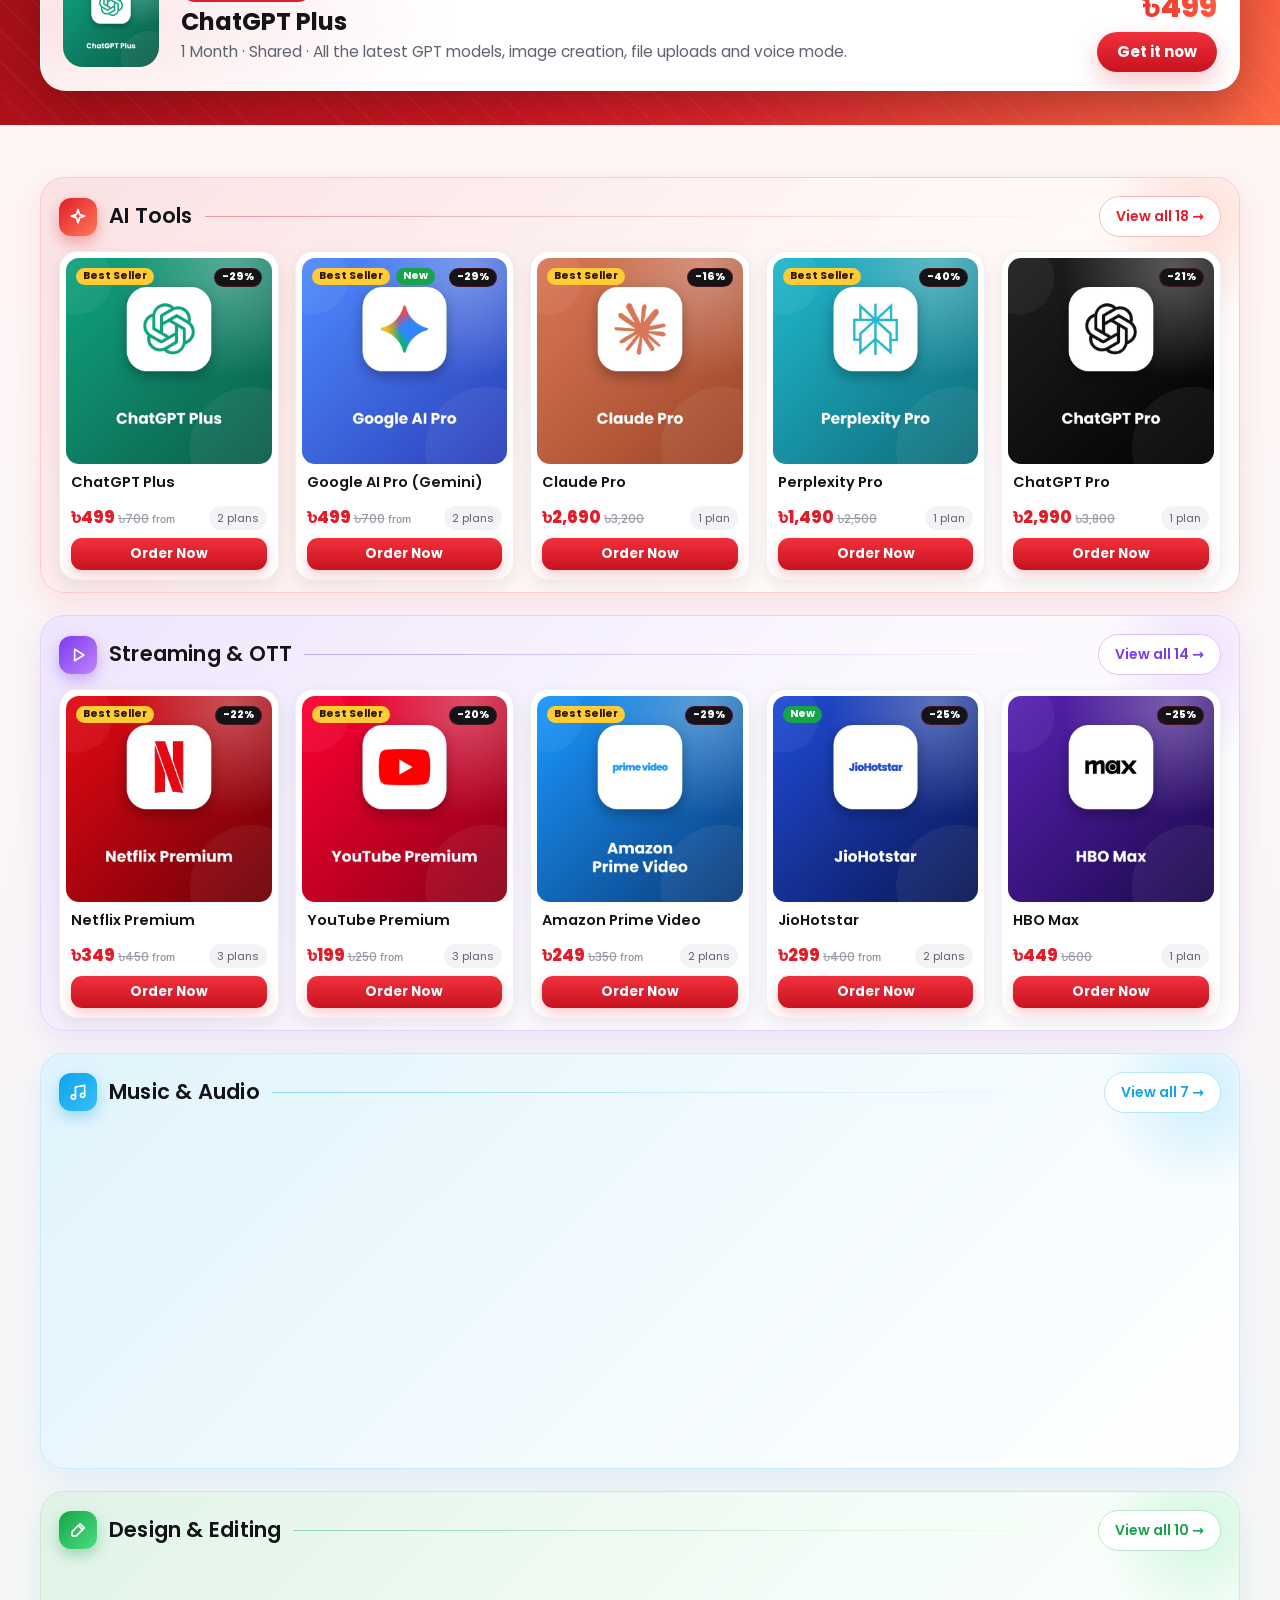
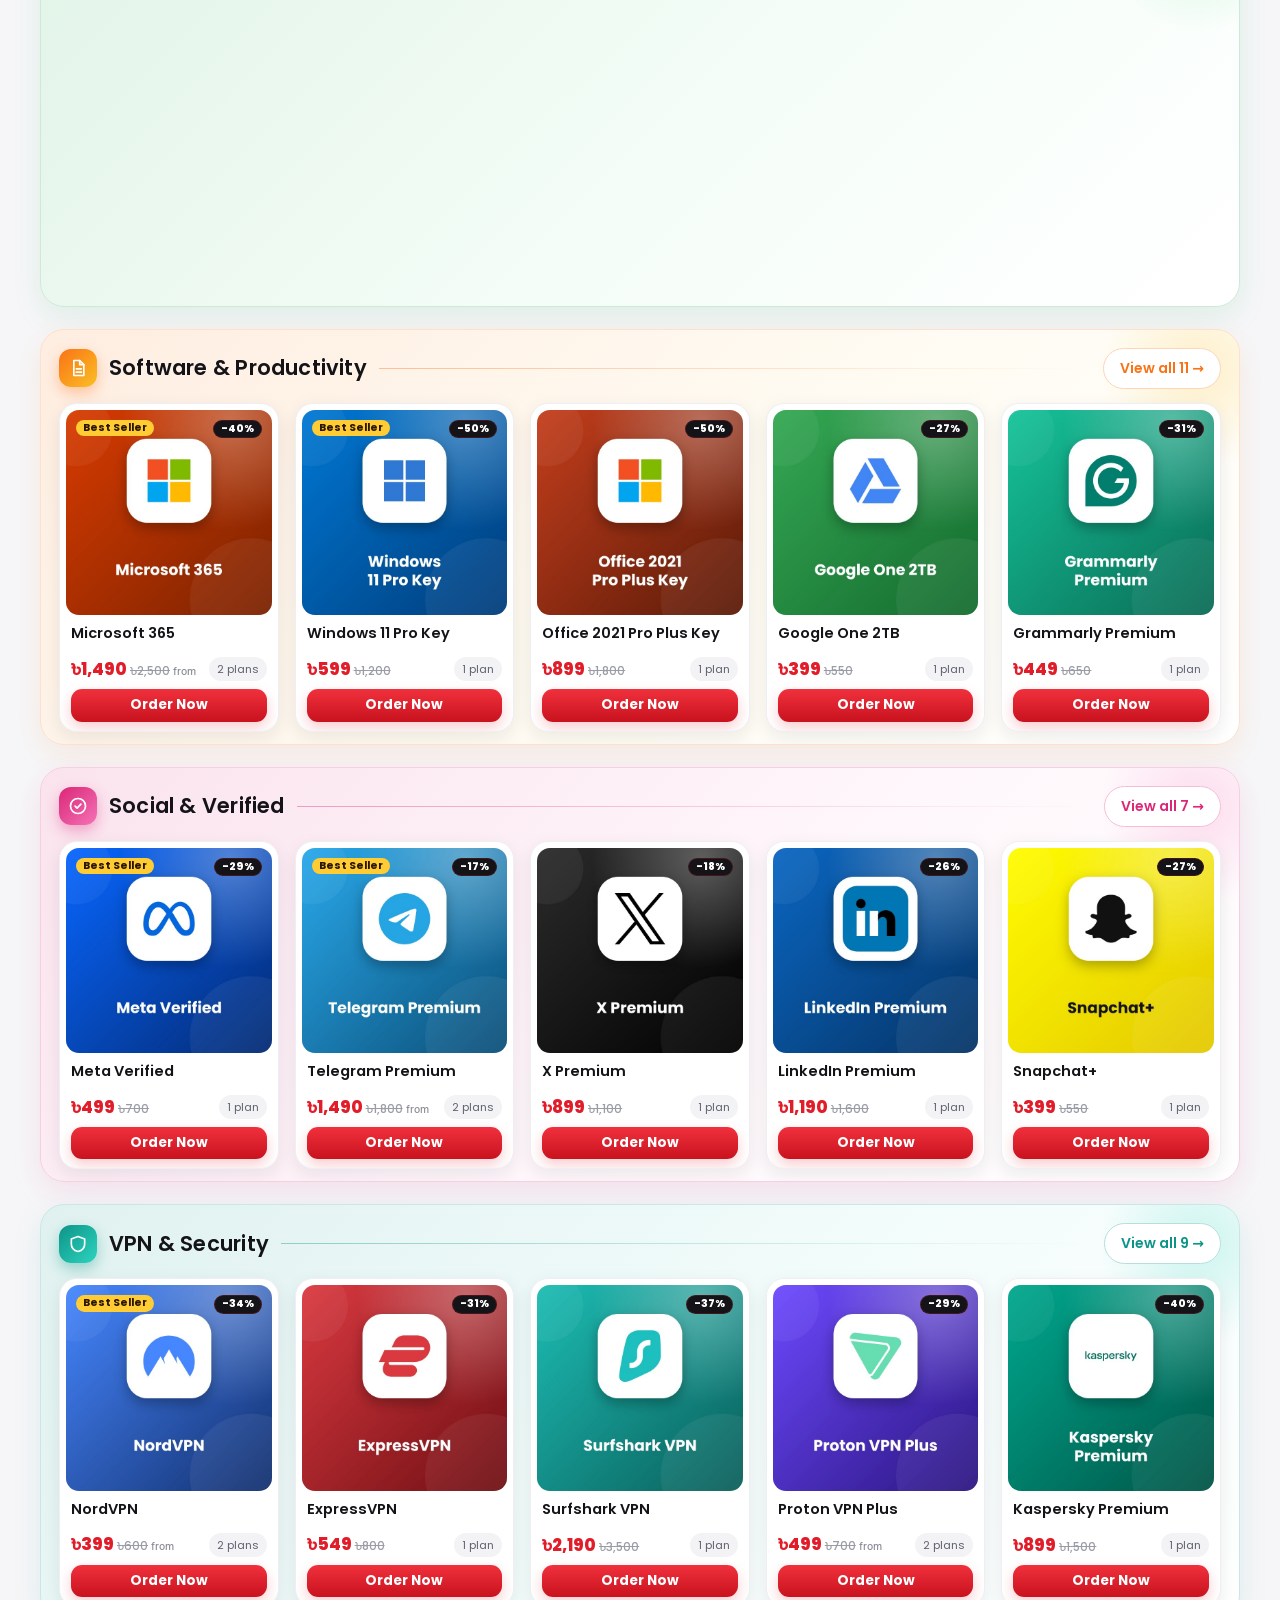
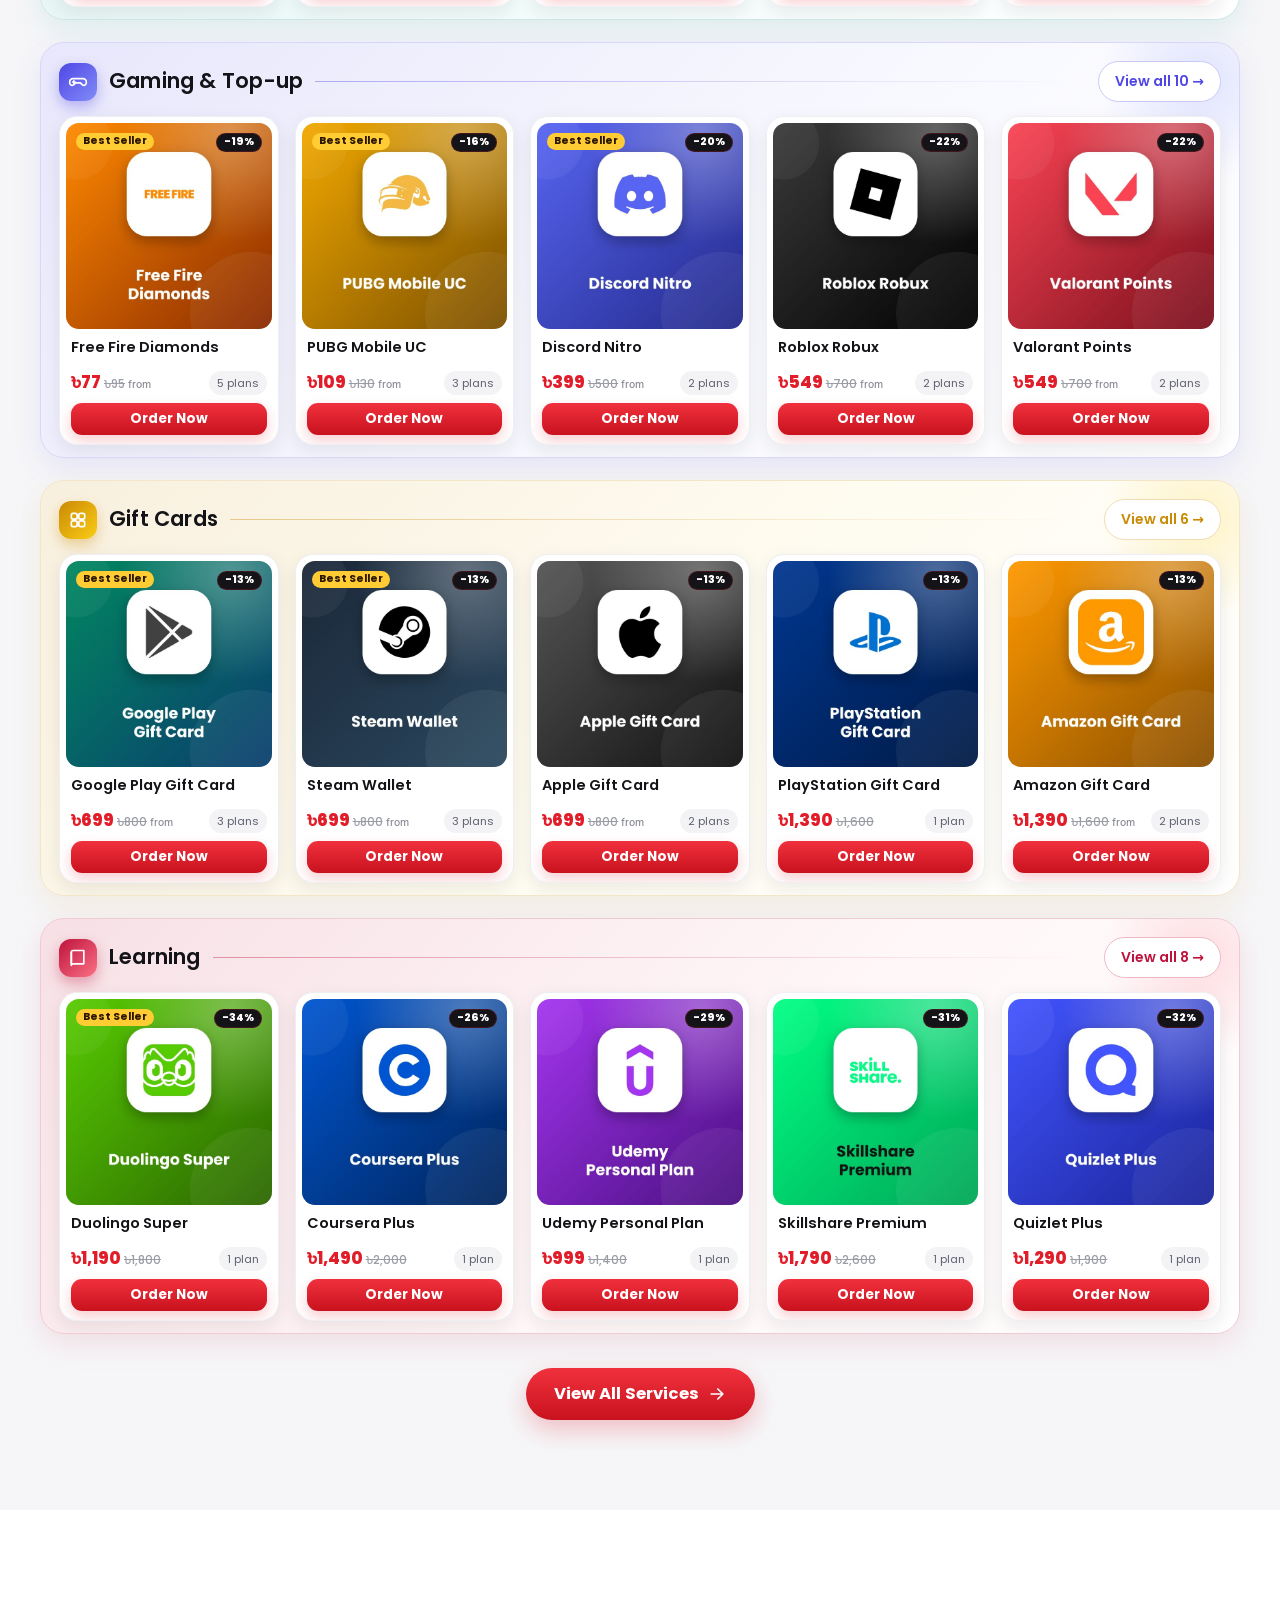
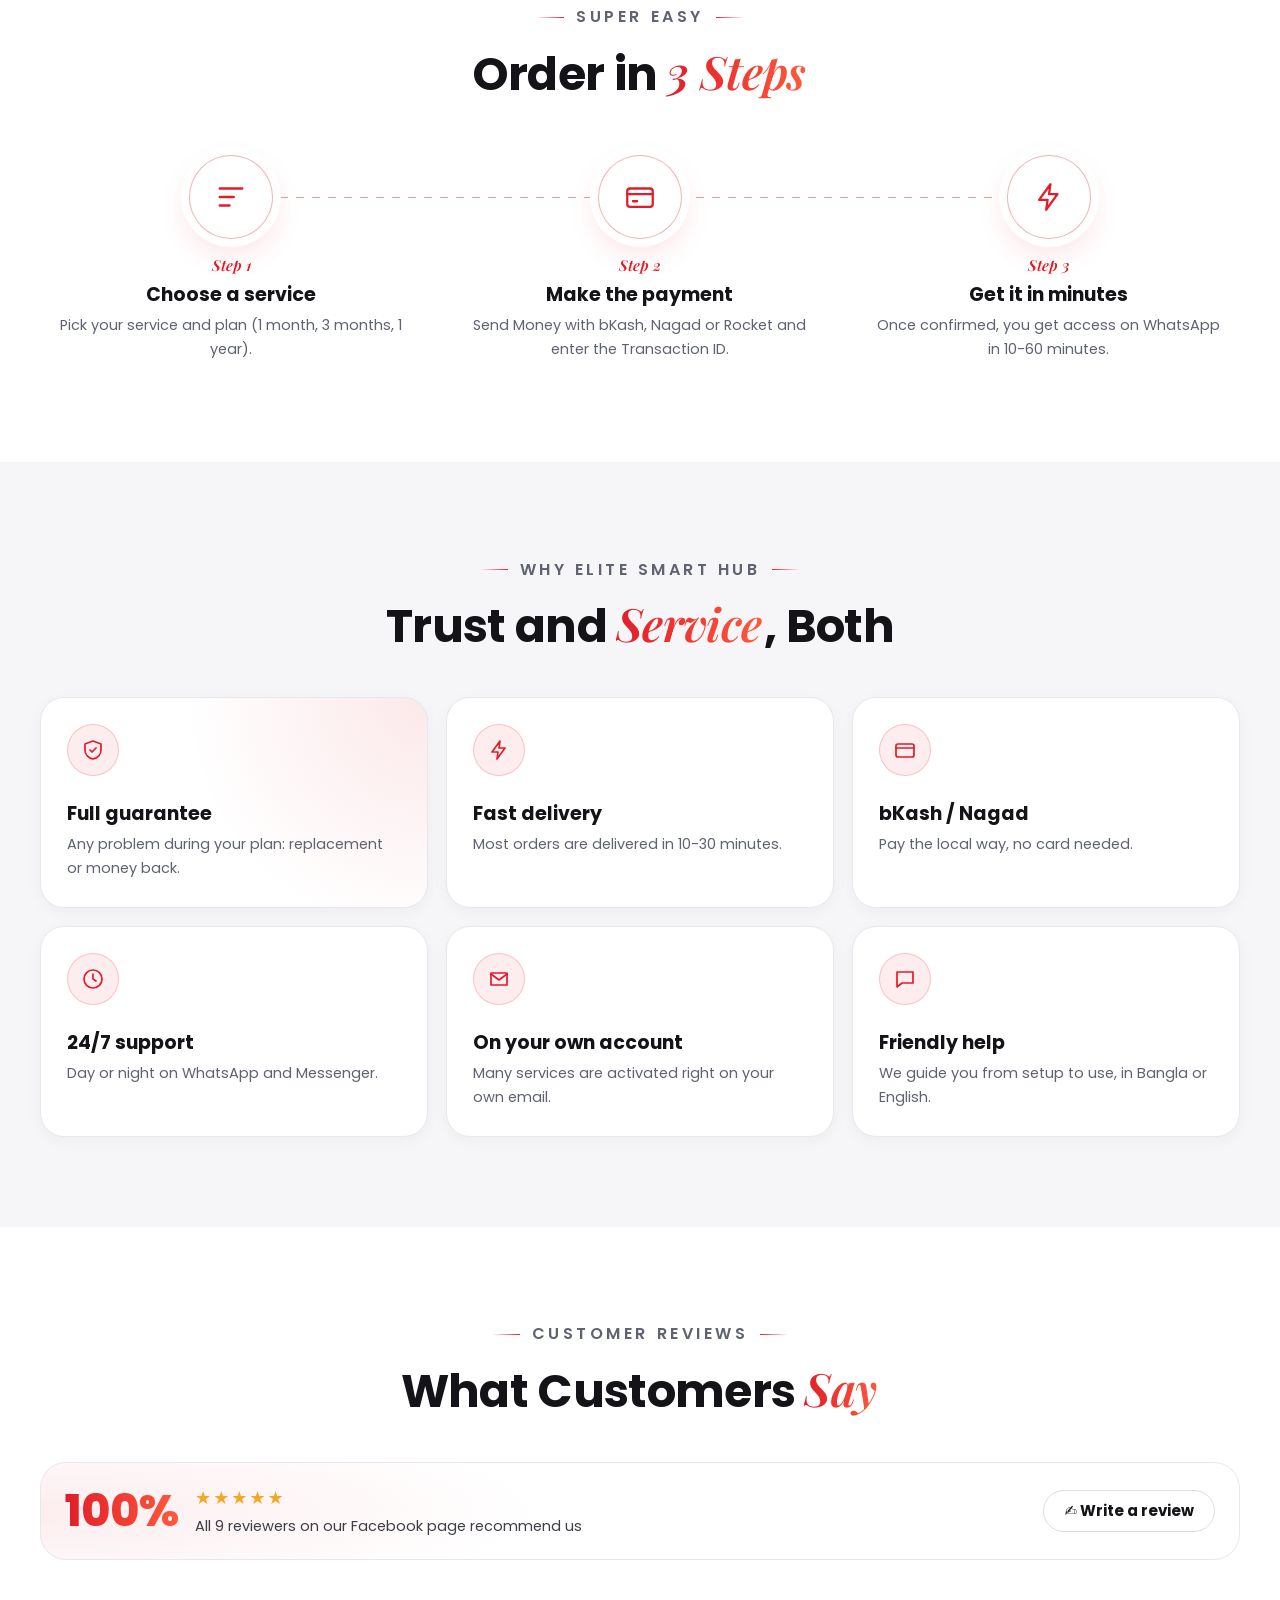
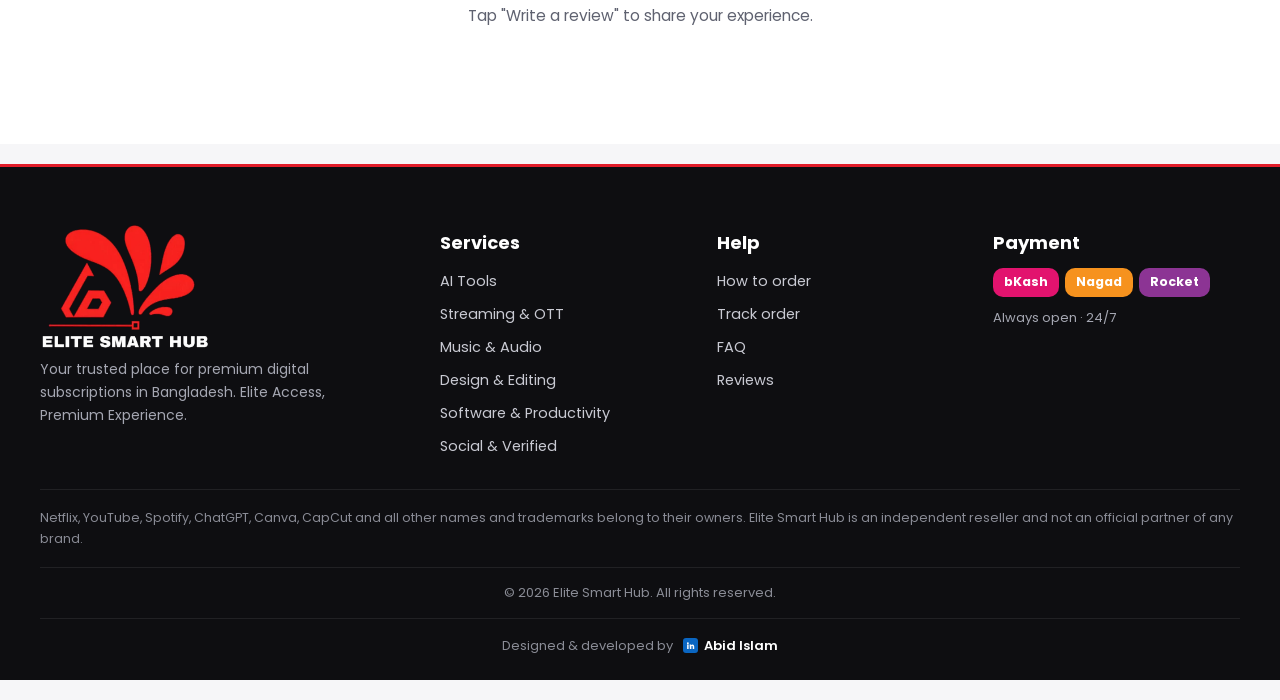
==== commit 76a440b1: "v4: header search with instant results, category shortcuts, shorter home, 5-tab phone bar" ====
--- a/index.html
+++ b/index.html
@@ -16,7 +16,7 @@
 <link rel="manifest" href="manifest.json">
 <link rel="preconnect" href="https://fonts.googleapis.com"><link rel="preconnect" href="https://fonts.gstatic.com" crossorigin>
 <link href="https://fonts.googleapis.com/css2?family=Hind+Siliguri:wght@400;500;600;700&family=Lilita+One&family=Playfair+Display:ital,wght@1,600;1,700&family=Poppins:wght@400;500;600;700;800&display=swap" rel="stylesheet">
-<link rel="stylesheet" href="assets/site.css?v=4.4">
+<link rel="stylesheet" href="assets/site.css?v=5.4">
 <script type="application/ld+json">{"@context":"https://schema.org","@type":"Store","name":"Elite Smart Hub","image":"img/icon-512.png","email":"elitesmarthub@gmail.com","address":{"@type":"PostalAddress","addressLocality":"Dhaka","addressCountry":"BD"},"openingHours":"Mo-Su 00:00-23:59","priceRange":"৳৳"}</script>
 </head>
 <body data-page="home">
@@ -25,10 +25,11 @@
 <header class="hd" id="top">
  <div class="wrap hd-in">
   <a class="logo" href="#top" aria-label="Elite Smart Hub"><img src="img/logo-mark.svg" alt="" width="54" height="39"><span><b>ELITE SMART HUB</b><small>Premium Subscriptions</small></span></a>
-  <nav class="nav" aria-label="Menu"><a href="#top" class="on">Home</a><a href="services.html">All Services</a><a href="how.html">How to Order</a><a href="reviews.html">Reviews</a><a href="faq.html">FAQ</a><a href="track.html">Track Order</a></nav>
-  <button class="hd-search" type="button" aria-label="Search" onclick="focusSearch()"><svg viewBox="0 0 24 24"><circle cx="11" cy="11" r="7"/><path d="M20 20l-4-4"/></svg></button>
+  <form class="gs" id="gsForm" role="search" action="services.html" autocomplete="off"><label class="gs-in"><svg viewBox="0 0 24 24"><circle cx="11" cy="11" r="7"/><path d="M20 20l-4-4"/></svg><input id="gs" name="q" type="search" placeholder="Search Netflix, ChatGPT, Canva, VPN…" aria-label="Search services" enterkeyhint="search"></label><button class="gs-go" type="submit">Search</button><div class="gs-res" id="gsRes" hidden></div></form>
+  <a class="hd-ic" href="track.html" aria-label="Track order"><svg viewBox="0 0 24 24"><path d="M3 7l9-4 9 4-9 4z"/><path d="M3 7v10l9 4 9-4V7M12 11v10"/></svg><span>Track</span></a>
   <a class="btn wa hd-wa" data-wa="Hello Elite Smart Hub, I want to buy a subscription." target="_blank" rel="noopener"><svg viewBox="0 0 24 24" class="f"><use href="#i-wa"/></svg><span>WhatsApp</span></a>
  </div>
+ <nav class="hd-nav" aria-label="Menu"><div class="wrap"><div class="nav"><a href="#top" class="on">Home</a><a href="services.html">All Services</a><a href="how.html">How to Order</a><a href="reviews.html">Reviews</a><a href="faq.html">FAQ</a><a href="track.html">Track Order</a></div><span class="hd-note"><i></i>Open 24/7 · bKash · Nagad · Rocket</span></div></nav>
 </header>
 
 <main>
@@ -38,6 +39,7 @@
   <div class="sl-dots" id="slDots"></div></div>
 </section>
 
+<section class="cats-sec" id="cats"><div class="wrap"><div class="cats" id="catGrid"></div></div></section>
 
 <section class="sec pop-sec" id="popular">
  <div class="wrap">
@@ -58,26 +60,6 @@
   <p class="empty" id="empty" hidden>Nothing found. <a data-wa="Hello, I am looking for this service:" target="_blank" rel="noopener">Ask us on WhatsApp</a> and we will arrange it.</p>
   <div class="view-all"><a class="btn red lg" href="services.html">View All Services <svg viewBox="0 0 24 24"><path d="M5 12h14M13 6l6 6-6 6"/></svg></a></div>
  </div>
-</section>
-
-<section class="hero hero-band">
- <div class="wrap hero-in">
-  <div class="hero-txt">
-   <p class="eyebrow"><span class="dot"></span> Always open · 100% recommended</p>
-   <h1 class="h1b">Every premium subscription, <em>one elite hub.</em></h1>
-   <p class="lead">Netflix, YouTube Premium, ChatGPT, Canva, CapCut, VPN and game top-up. Pay with bKash or Nagad and get access in minutes.</p>
-   <div class="hero-cta"><a class="btn gold lg" href="services.html">Browse Services <svg viewBox="0 0 24 24"><path d="M5 12h14M13 6l6 6-6 6"/></svg></a><a class="btn ghost lg" data-wa="Hello Elite Smart Hub, I want to buy a subscription." target="_blank" rel="noopener"><svg viewBox="0 0 24 24" class="f"><use href="#i-wa"/></svg> Order on WhatsApp</a></div>
-   <ul class="h-trust"><li><svg viewBox="0 0 24 24"><path d="M12 3l8 3v6c0 4.5-3.4 8-8 9-4.6-1-8-4.5-8-9V6z"/><path d="M9 12l2 2 4-4"/></svg>Full guarantee</li><li><svg viewBox="0 0 24 24"><path d="M13 3L5 14h6l-1 7 8-11h-6z"/></svg>Delivered in minutes</li><li><svg viewBox="0 0 24 24"><rect x="3" y="6" width="18" height="13" rx="2"/><path d="M3 10h18"/></svg>bKash · Nagad · Rocket</li></ul>
-  </div>
-  <div class="hero-art" aria-hidden="true">
-   <div class="ecard"><div class="ec-top"><img src="img/logo-mark.svg" alt="" width="54" height="39"><span>ELITE<br>SMART HUB</span></div><div class="ec-chip"></div><div class="ec-name">ELITE ACCESS</div><div class="ec-bot"><span>PREMIUM MEMBER</span><span>24/7</span></div></div>
-   <div class="hchip c1"><img src="img/p/netflix.jpg" alt=""><span><b>Netflix Premium</b><small>Active · 4K UHD</small></span><i>✓</i></div>
-   <div class="hchip c2"><img src="img/p/chatgpt.jpg" alt=""><span><b>ChatGPT Plus</b><small>Delivered in 12 min</small></span><i>✓</i></div>
-   <div class="hchip c3"><img src="img/p/spotify.jpg" alt=""><span><b>Spotify Premium</b><small>On your own email</small></span><i>✓</i></div>
-  </div>
- </div>
- <div class="wrap"><ul class="stats"><li><b id="stN">45+</b><span>Premium services</span></li><li><b>100%</b><span>Recommend (9 reviews)</span></li><li><b>24/7</b><span>Always open</span></li><li><b>10 min</b><span>Average delivery</span></li></ul></div>
- <div class="marq" aria-hidden="true"><div class="marq-t" id="marq"></div></div>
 </section>
 
 <section class="sec alt" id="how">
@@ -116,40 +98,6 @@
  </div>
 </section>
 
-<section class="sec" id="faq">
- <div class="wrap narrow">
-  <div class="sec-h"><p class="kick">FAQ</p><h2>Common <em>Questions</em></h2></div>
-  <div class="faq">
-   <details open><summary>How soon will I get it after ordering?</summary><p>After your payment is verified we usually send access on WhatsApp in 10-30 minutes, at most within 1-2 hours. Game top-ups take 5-15 minutes.</p></details>
-   <details><summary>How do I pay?</summary><p>Send Money to our bKash, Nagad or Rocket number and write the Transaction ID in the order form. You can also chat with us on WhatsApp first and pay after.</p></details>
-   <details><summary>What if something goes wrong during my plan?</summary><p>You get full support for the whole plan. If there is a problem we fix it or give a replacement. If it cannot be fixed, we refund the remaining days.</p></details>
-   <details><summary>Is it on my own email or a shared account?</summary><p>Each plan says it in its name. YouTube Premium, Spotify, Canva, ChatGPT Personal and others are usually activated on your own email. Some plans are on a shared account, where you get your own profile.</p></details>
-   <details><summary>Can I get a service that is not listed?</summary><p>Yes, we sell almost every kind of subscription. If it is not listed, just ask us on WhatsApp or Messenger.</p></details>
-  </div>
- </div>
-</section>
-
-<section class="sec alt" id="track">
- <div class="wrap narrow">
-  <div class="sec-h"><p class="kick">Track Order</p><h2>Where Is My <em>Order</em>?</h2></div>
-  <form class="track" id="trackForm"><input name="no" placeholder="Order number (e.g. ESH-A1B2C3)" required><input name="phone" inputmode="numeric" placeholder="Mobile number" required><button class="btn red">Track</button></form>
-  <div class="track-res" id="trackRes" hidden></div>
- </div>
-</section>
-
-<section class="sec" id="contact">
- <div class="wrap">
-  <div class="contact">
-   <div><p class="kick">Contact</p><h2>Message Us <em>Anytime</em></h2><p class="mu">Orders, questions or help: we are here 24 hours a day.</p></div>
-   <div class="c-list">
-    <a data-wa="Hello Elite Smart Hub" target="_blank" rel="noopener"><svg viewBox="0 0 24 24" class="f"><use href="#i-wa"/></svg><span><b>WhatsApp</b><small id="cWa">Send a message</small></span></a>
-    <a id="cMs" target="_blank" rel="noopener"><svg viewBox="0 0 24 24" class="f"><use href="#i-ms"/></svg><span><b>Messenger</b><small>Elite Smart Hub</small></span></a>
-    <a id="cMail" href="mailto:elitesmarthub@gmail.com"><svg viewBox="0 0 24 24"><path d="M4 6h16v12H4z"/><path d="M4 7l8 6 8-6"/></svg><span><b>Email</b><small id="cMailT">elitesmarthub@gmail.com</small></span></a>
-    <div><svg viewBox="0 0 24 24"><path d="M12 21s-7-6.2-7-11a7 7 0 0 1 14 0c0 4.8-7 11-7 11z"/><circle cx="12" cy="10" r="2.5"/></svg><span><b>Location</b><small id="cAddr">Dhaka, Bangladesh</small></span></div>
-   </div>
-  </div>
- </div>
-</section>
 </main>
 
 <footer class="ft">
@@ -166,8 +114,9 @@
 <nav class="tabbar" aria-label="Bottom menu">
  <a href="#top" class="on"><svg viewBox="0 0 24 24"><path d="M4 11l8-7 8 7v9h-5v-6H9v6H4z"/></svg><span>Home</span></a>
  <a href="services.html"><svg viewBox="0 0 24 24"><rect x="4" y="4" width="7" height="7" rx="2"/><rect x="13" y="4" width="7" height="7" rx="2"/><rect x="4" y="13" width="7" height="7" rx="2"/><rect x="13" y="13" width="7" height="7" rx="2"/></svg><span>Services</span></a>
+ <a class="tb-wa" data-wa="Hello Elite Smart Hub, I want to buy a subscription." target="_blank" rel="noopener"><span class="tbw-ic"><svg viewBox="0 0 24 24" class="f"><use href="#i-wa"/></svg><i class="fwa-b">1</i></span><span>WhatsApp</span></a>
+ <a href="#" onclick="focusSearch();return false"><svg viewBox="0 0 24 24"><circle cx="11" cy="11" r="7"/><path d="M20 20l-4-4"/></svg><span>Search</span></a>
  <a href="track.html"><svg viewBox="0 0 24 24"><path d="M3 7l9-4 9 4-9 4z"/><path d="M3 7v10l9 4 9-4V7M12 11v10"/></svg><span>Track</span></a>
- <a class="tb-wa" data-wa="Hello Elite Smart Hub, I want to buy a subscription." target="_blank" rel="noopener"><span class="tbw-ic"><svg viewBox="0 0 24 24" class="f"><use href="#i-wa"/></svg><i class="fwa-b">1</i></span><span>WhatsApp</span></a>
 </nav>
 
 <a class="fwa" data-wa="Hello Elite Smart Hub, I want to buy a subscription." aria-label="Chat on WhatsApp"><span class="fwa-ic"><svg viewBox="0 0 24 24" class="f"><use href="#i-wa"/></svg><i class="fwa-b">1</i></span><span class="fwa-t"><b>Chat with us</b><small><i class="fwa-dot"></i>Online · replies in 2 min</small></span></a>
@@ -180,6 +129,6 @@
  <symbol id="i-ms" viewBox="0 0 24 24"><path d="M12 2C6.4 2 2 6.1 2 11.7c0 2.9 1.2 5.5 3.2 7.2V22l3-1.6c1.2.3 2.4.5 3.8.5 5.6 0 10-4.1 10-9.7S17.6 2 12 2zm1 13l-2.5-2.7L5.6 15l5.4-5.8 2.6 2.7L18.4 9z"/></symbol>
  <symbol id="i-crown" viewBox="0 0 64 48"><path d="M6 14l14 12L32 6l12 20 14-12-6 28H12z" fill="#e2c084" stroke="#a37c3c" stroke-width="2" stroke-linejoin="round"/><circle cx="6" cy="12" r="4" fill="#e2c084"/><circle cx="32" cy="5" r="4" fill="#e2c084"/><circle cx="58" cy="12" r="4" fill="#e2c084"/></symbol>
 </svg>
-<script src="assets/site.js?v=3.7"></script>
+<script src="assets/site.js?v=4.1"></script>
 </body>
 </html>
--- a/assets/site.css
+++ b/assets/site.css
@@ -812,3 +812,76 @@
 /* inner pages */
 .pg-sec{padding-top:24px!important}
 body:not([data-page="home"]) .sec.alt{background:transparent!important}
+/* ===== v4.0 APP-LIKE HEADER, SEARCH, CATEGORY SHORTCUTS ===== */
+.hd{background:#fff!important;box-shadow:0 2px 14px rgba(20,20,30,.06)!important;border-bottom:0!important}
+.hd-in{height:76px!important;gap:22px!important}
+.logo{flex:none}
+.gs{position:relative;flex:1;max-width:620px;display:flex;align-items:center;margin:0 auto}
+.gs-in{flex:1;display:flex;align-items:center;gap:10px;height:48px;padding:0 6px 0 18px;border-radius:14px 0 0 14px;background:#f4f4f7;border:1.5px solid #ececf2;border-right:0;transition:.15s}
+.gs.on .gs-in,.gs-in:focus-within{background:#fff;border-color:#e11d2a;box-shadow:0 0 0 4px rgba(225,29,42,.1)}
+.gs-in svg{width:20px;height:20px;flex:none;fill:none;stroke:#8a8c96;stroke-width:2;stroke-linecap:round}
+.gs-in input{flex:1;min-width:0;border:0;background:none;outline:0;font:500 15px Poppins,system-ui,sans-serif;color:#141418;height:100%}
+.gs-in input::-webkit-search-cancel-button{cursor:pointer}
+.gs-go{height:48px;padding:0 22px;border:0;border-radius:0 14px 14px 0;background:linear-gradient(180deg,#f0313d,#c8121e);color:#fff;font:700 14.5px Poppins,system-ui,sans-serif;cursor:pointer}
+.gs-res{position:absolute;left:0;right:0;top:calc(100% + 8px);z-index:80;background:#fff;border:1px solid #ececf2;border-radius:16px;box-shadow:0 24px 60px rgba(20,20,30,.18);padding:6px;max-height:70vh;overflow:auto}
+.gs-it{display:flex;align-items:center;gap:12px;padding:8px 10px;border-radius:12px;text-decoration:none;color:#141418;outline:0}
+.gs-it:hover,.gs-it:focus{background:#fff3f3}
+.gs-it img{width:44px;height:44px;border-radius:11px;object-fit:cover;flex:none}
+.gs-it span{flex:1;min-width:0}.gs-it b{display:block;font-size:14.5px;font-weight:600;white-space:nowrap;overflow:hidden;text-overflow:ellipsis}.gs-it small{font-size:12px;color:#8a8c96}
+.gs-it em{font-style:normal;font-weight:800;color:#e11d2a;font-size:14.5px}
+.gs-all{display:block;text-align:center;padding:11px;margin-top:4px;border-top:1px solid #f0f0f4;color:#e11d2a;font-weight:700;font-size:14px;text-decoration:none}
+.gs-none{margin:0;padding:16px;font-size:14px;color:#5f6270}.gs-none a{color:#16a34a;font-weight:700}
+.hd-ic{flex:none;display:flex;flex-direction:column;align-items:center;gap:2px;color:#3d3f48;text-decoration:none;font-size:11.5px;font-weight:600}
+.hd-ic svg{width:24px;height:24px;fill:none;stroke:currentColor;stroke-width:1.8;stroke-linecap:round;stroke-linejoin:round}
+.hd-ic:hover{color:#e11d2a}
+.hd-wa{flex:none}
+.hd-nav{border-top:1px solid #f0f0f4;background:#fff}
+.hd-nav .wrap{display:flex;align-items:center;justify-content:space-between;height:46px}
+.hd-nav .nav{display:flex!important;gap:4px}
+.hd-nav .nav a{padding:12px 14px!important;font-size:14.5px!important;white-space:nowrap}
+.hd-nav .nav a:after{bottom:6px!important}
+.hd-note{display:flex;align-items:center;gap:8px;font-size:13px;color:#5f6270;font-weight:500;white-space:nowrap}
+.hd-note i{width:8px;height:8px;border-radius:50%;background:#22c55e;box-shadow:0 0 0 3px rgba(34,197,94,.2)}
+.hd-search{display:none!important}
+@media(max-width:1080px){.hd-note{display:none}.hd-in{gap:14px!important}.gs-go{padding:0 16px}}
+@media(max-width:900px){.hd-nav .nav{overflow-x:auto;scrollbar-width:none}.hd-nav .nav::-webkit-scrollbar{display:none}.hd-nav .nav a{padding:12px 10px!important;font-size:13.5px!important}.logo small{display:none}.hd-wa span{display:none}.hd-wa{width:46px;height:46px;padding:0!important;justify-content:center}}
+@media(max-width:720px){
+ .hd-in{flex-wrap:wrap;height:auto!important;padding-top:8px;padding-bottom:10px;gap:8px 10px!important}
+ .logo{margin-right:auto}.logo img{width:42px}.logo b{font-size:14.5px}.logo small{display:block;font-size:9.5px}
+ .gs{order:5;flex:0 0 100%;max-width:none}
+ .gs-in{height:44px;border-radius:12px;padding-left:14px;border-right:1.5px solid #ececf2}.gs.on .gs-in,.gs-in:focus-within{border-right-color:#e11d2a}
+ .gs-go{display:none}
+ .gs-in input{font-size:16px}
+ .gs-res{position:absolute;left:0;right:0;top:calc(100% + 6px);max-height:60vh}
+ .hd-ic{width:42px;height:42px;border-radius:50%;background:#f4f4f7;justify-content:center}.hd-ic span{display:none}.hd-ic svg{width:21px;height:21px}
+ .hd-wa{width:42px!important;height:42px!important}
+ .hd-nav{display:none}
+}
+/* category shortcuts */
+.cats-sec{padding:22px 0 6px;background:#fff}
+.cats{display:grid;grid-template-columns:repeat(10,1fr);gap:12px}
+.cg{display:flex;flex-direction:column;align-items:center;gap:7px;padding:14px 6px 12px;border-radius:18px;text-decoration:none;color:#141418;background:#fff;border:1px solid #f0f0f4;transition:transform .18s,box-shadow .18s;text-align:center}
+.cg:hover{transform:translateY(-3px);box-shadow:0 14px 30px color-mix(in srgb,var(--c1) 22%,transparent);border-color:color-mix(in srgb,var(--c1) 30%,#fff)}
+.cg-i{width:54px;height:54px;border-radius:16px;display:grid;place-items:center;background:linear-gradient(135deg,var(--c1),var(--c2));box-shadow:0 8px 18px color-mix(in srgb,var(--c1) 35%,transparent)}
+.cg-i svg{width:26px;height:26px;fill:none;stroke:#fff;stroke-width:2;stroke-linecap:round;stroke-linejoin:round;color:#fff}
+.cg b{font-size:13.5px;font-weight:700;line-height:1.2}.cg small{font-size:11px;color:#8a8c96}
+@media(max-width:1180px){.cats{grid-template-columns:repeat(5,1fr)}}
+@media(max-width:720px){.cats-sec{padding:14px 0 4px}.cats{grid-template-columns:repeat(5,1fr);gap:6px}.cg{padding:8px 2px;border:0;gap:5px;background:none}.cg-i{width:48px;height:48px;border-radius:15px}.cg-i svg{width:23px;height:23px}.cg b{font-size:11.5px;font-weight:600}.cg small{display:none}}
+@media(max-width:340px){.cg-i{width:42px;height:42px}.cg b{font-size:10.5px}}
+/* home: header search + shortcuts replace the in-page search/tabs */
+body[data-page="home"] #services .sec-h,body[data-page="home"] #services .tools,body[data-page="home"] #services .tabs{display:none!important}
+body[data-page="home"] #services{padding-top:30px!important}
+/* bottom bar: 5 items, WhatsApp raised in the middle */
+@media(max-width:720px){.tabbar{grid-template-columns:repeat(5,1fr)!important}.tabbar a{font-size:11px!important}}
+
+/* All Services page: header search is the search box; compact title */
+body[data-page="shop"] #services .tools{display:none!important}
+body[data-page="shop"] .shop-sec{padding-top:14px!important}
+body[data-page="shop"] .sec-h{margin-bottom:16px!important}
+body[data-page="shop"] .sec-h .kick{display:none}
+body[data-page="shop"] .pg-h{font-size:34px!important;margin:0!important}
+body[data-page="shop"] .sec-h p{margin:6px 0 0!important;font-size:15px}
+body[data-page="shop"] .tabs{top:122px!important}
+@media(max-width:720px){body[data-page="shop"] .pg-h{font-size:24px!important}body[data-page="shop"] .sec-h p{display:none}body[data-page="shop"] .tabs{top:112px!important}}
+.gs,.gs-in{min-width:0}.gs-in input{width:100%}
+@media(max-width:370px){.logo small{display:none!important}.logo b{font-size:13px!important}.logo img{width:36px!important}.hd-ic,.hd-wa{width:38px!important;height:38px!important}.hd-in{gap:8px 6px!important}}
